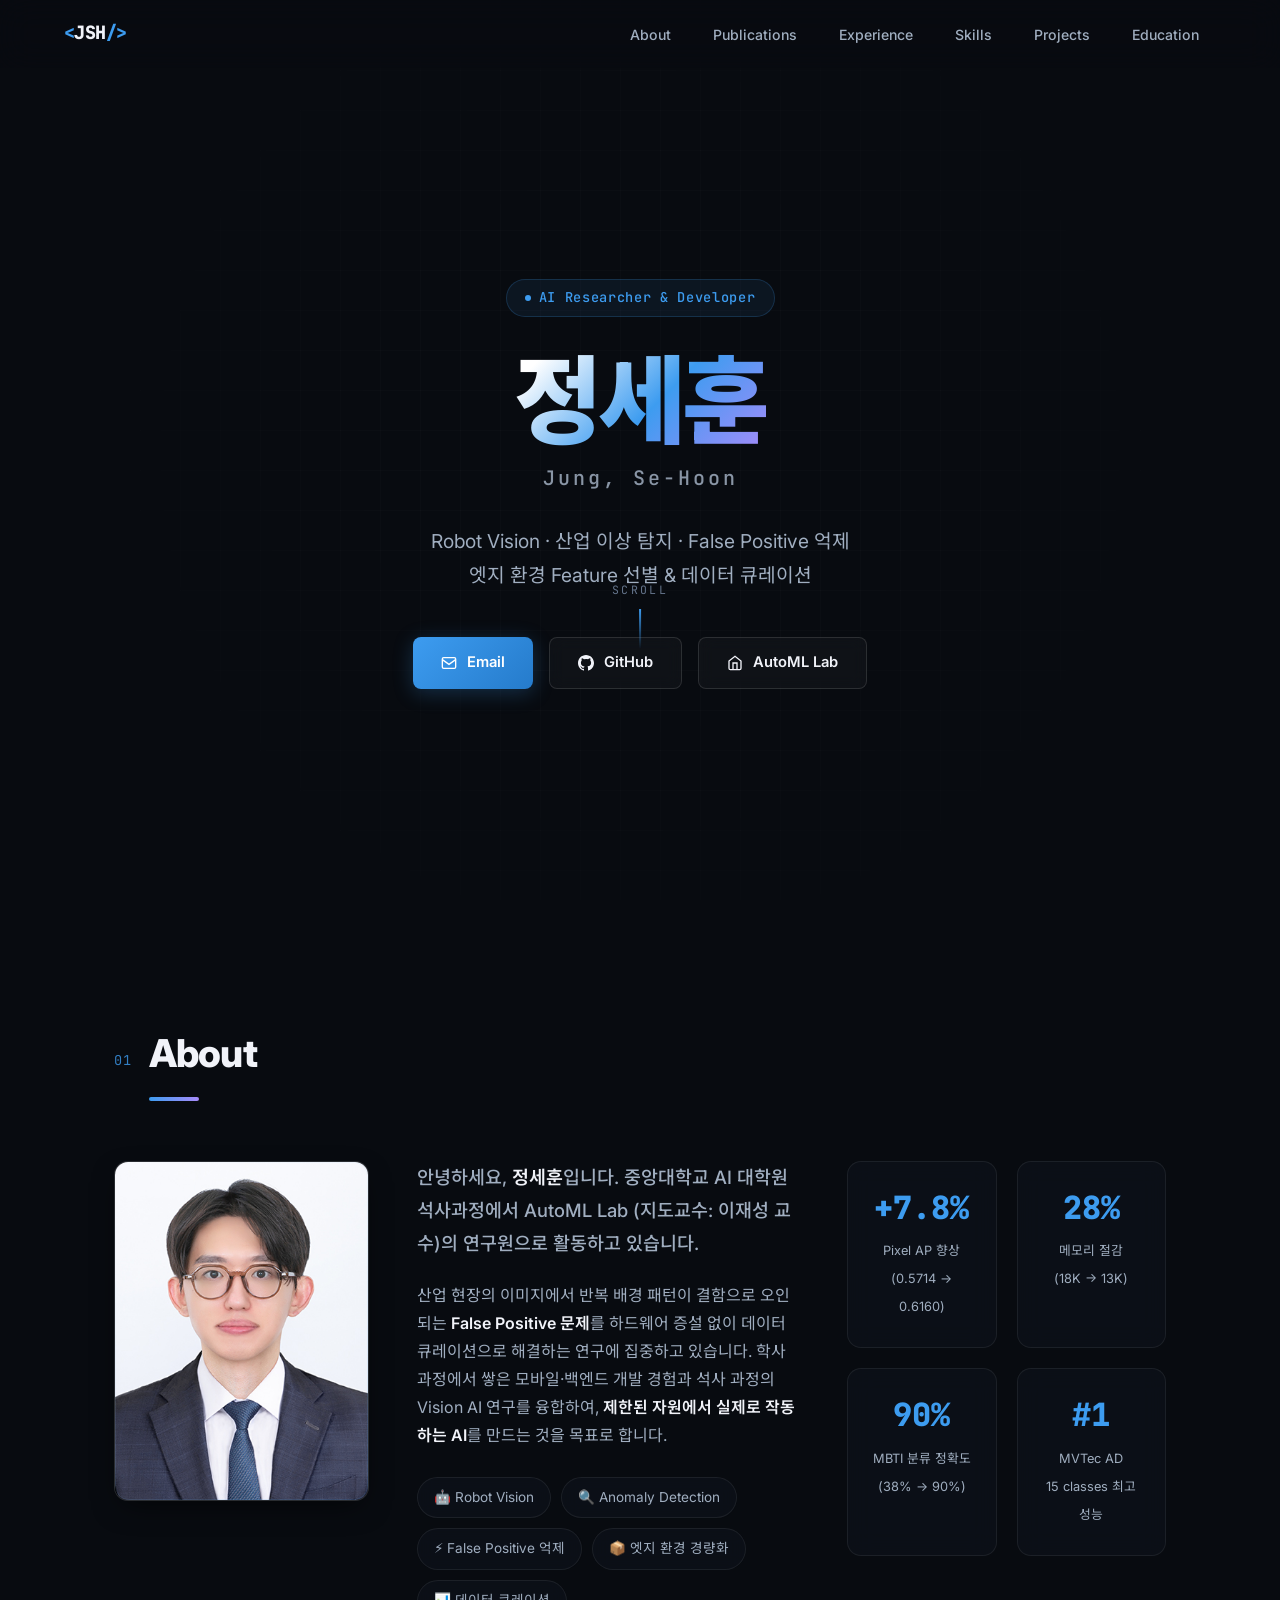
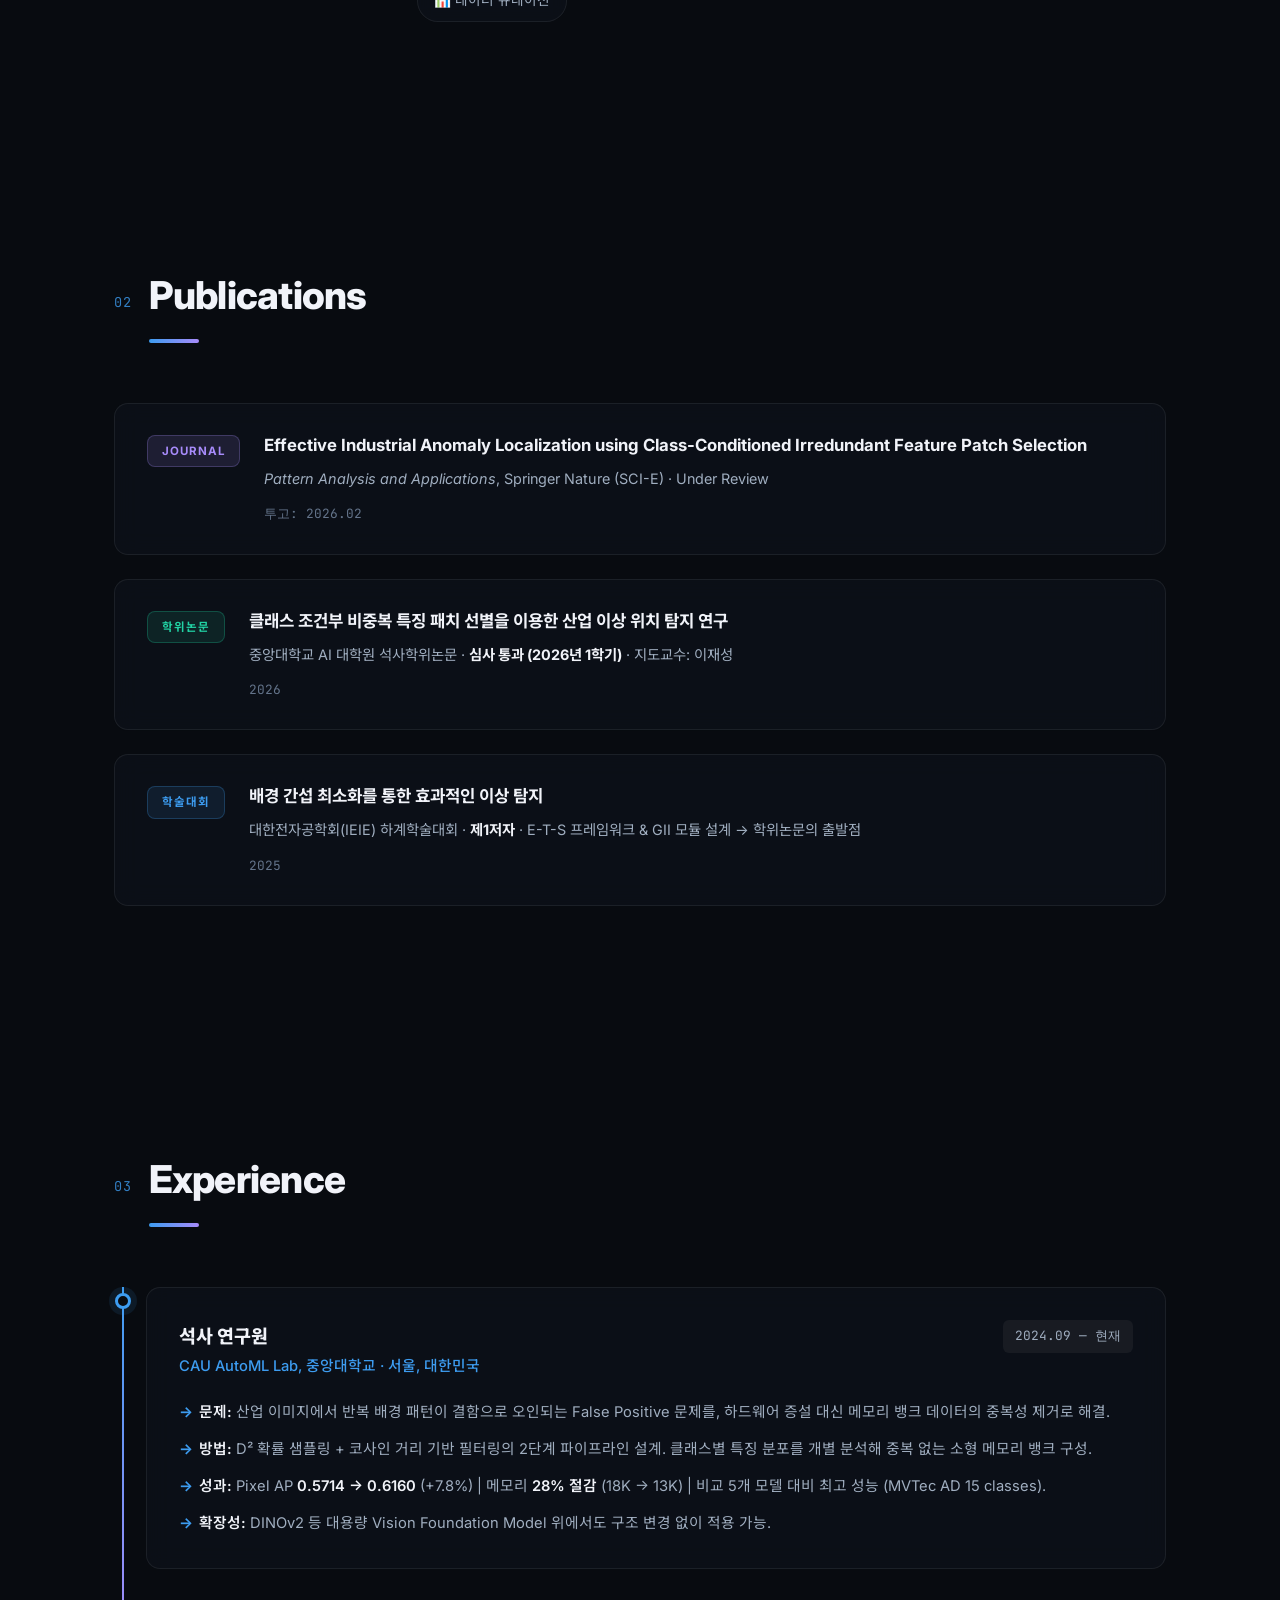
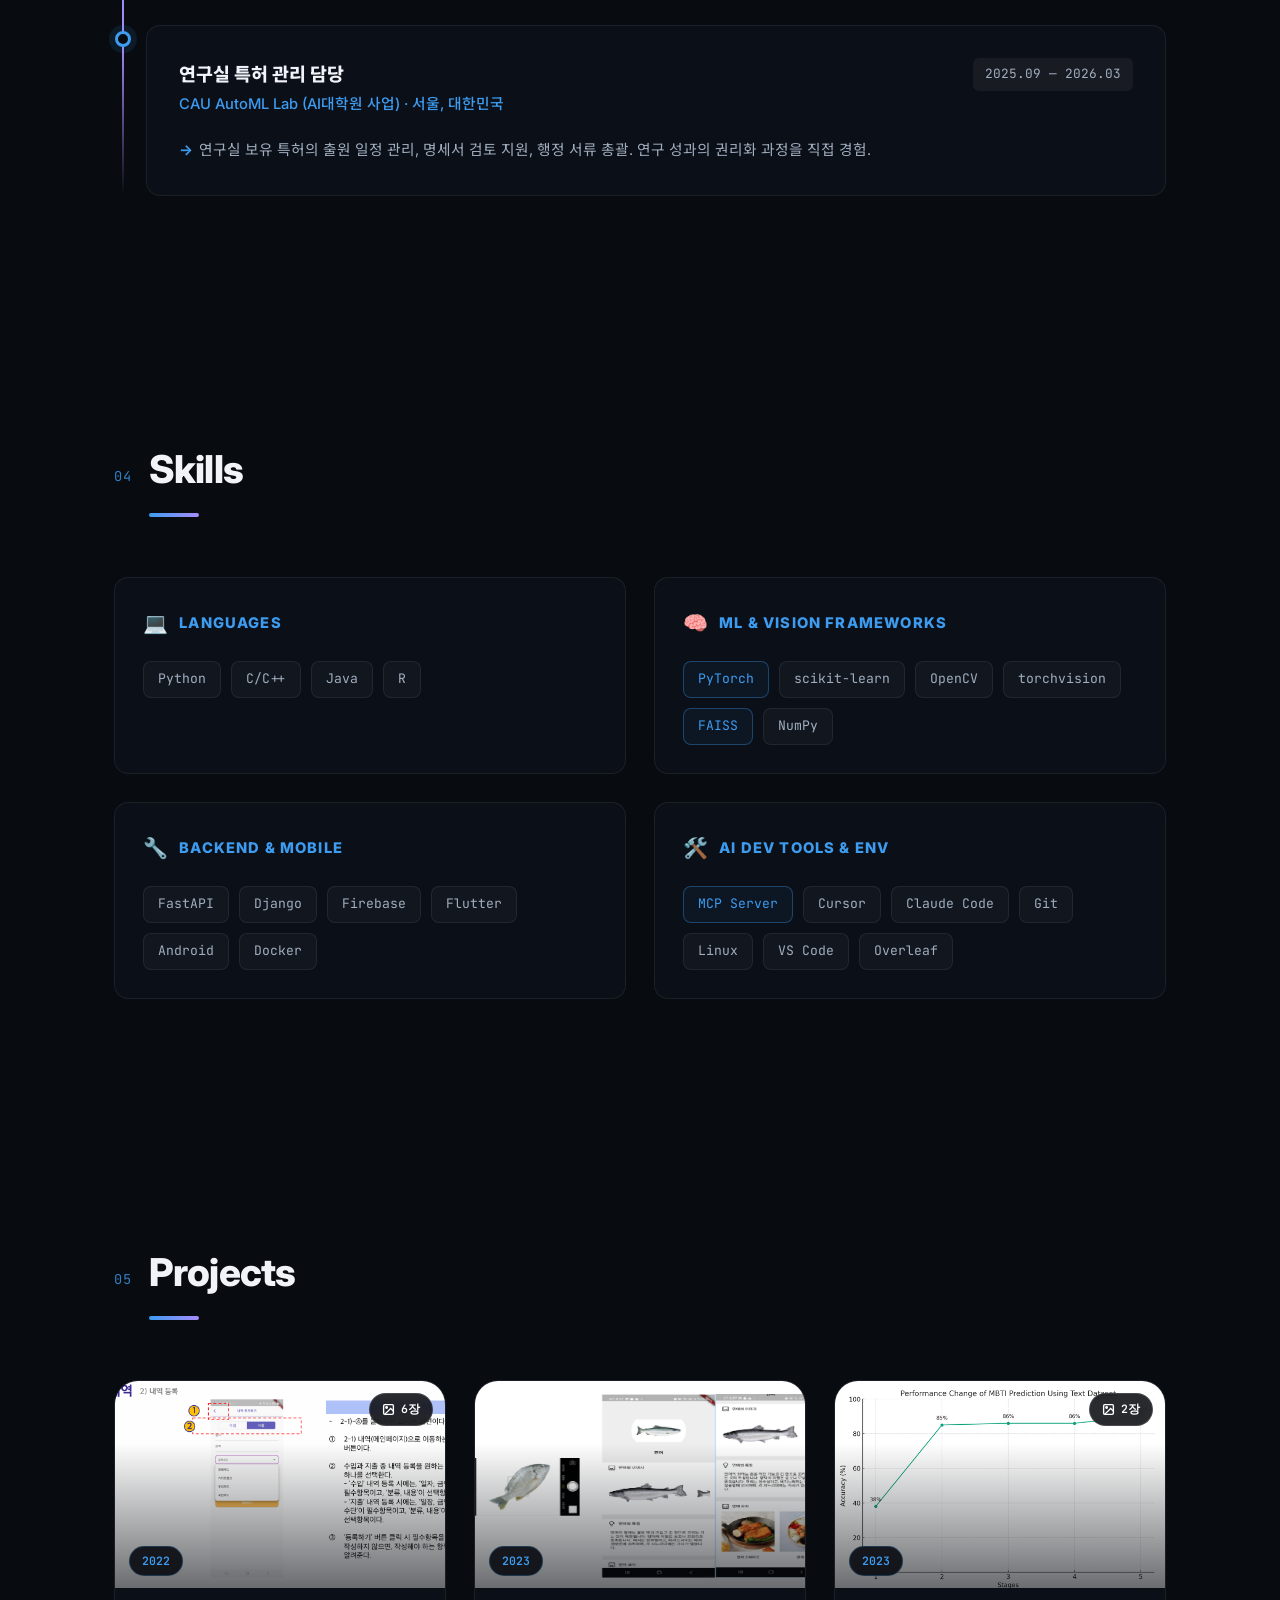
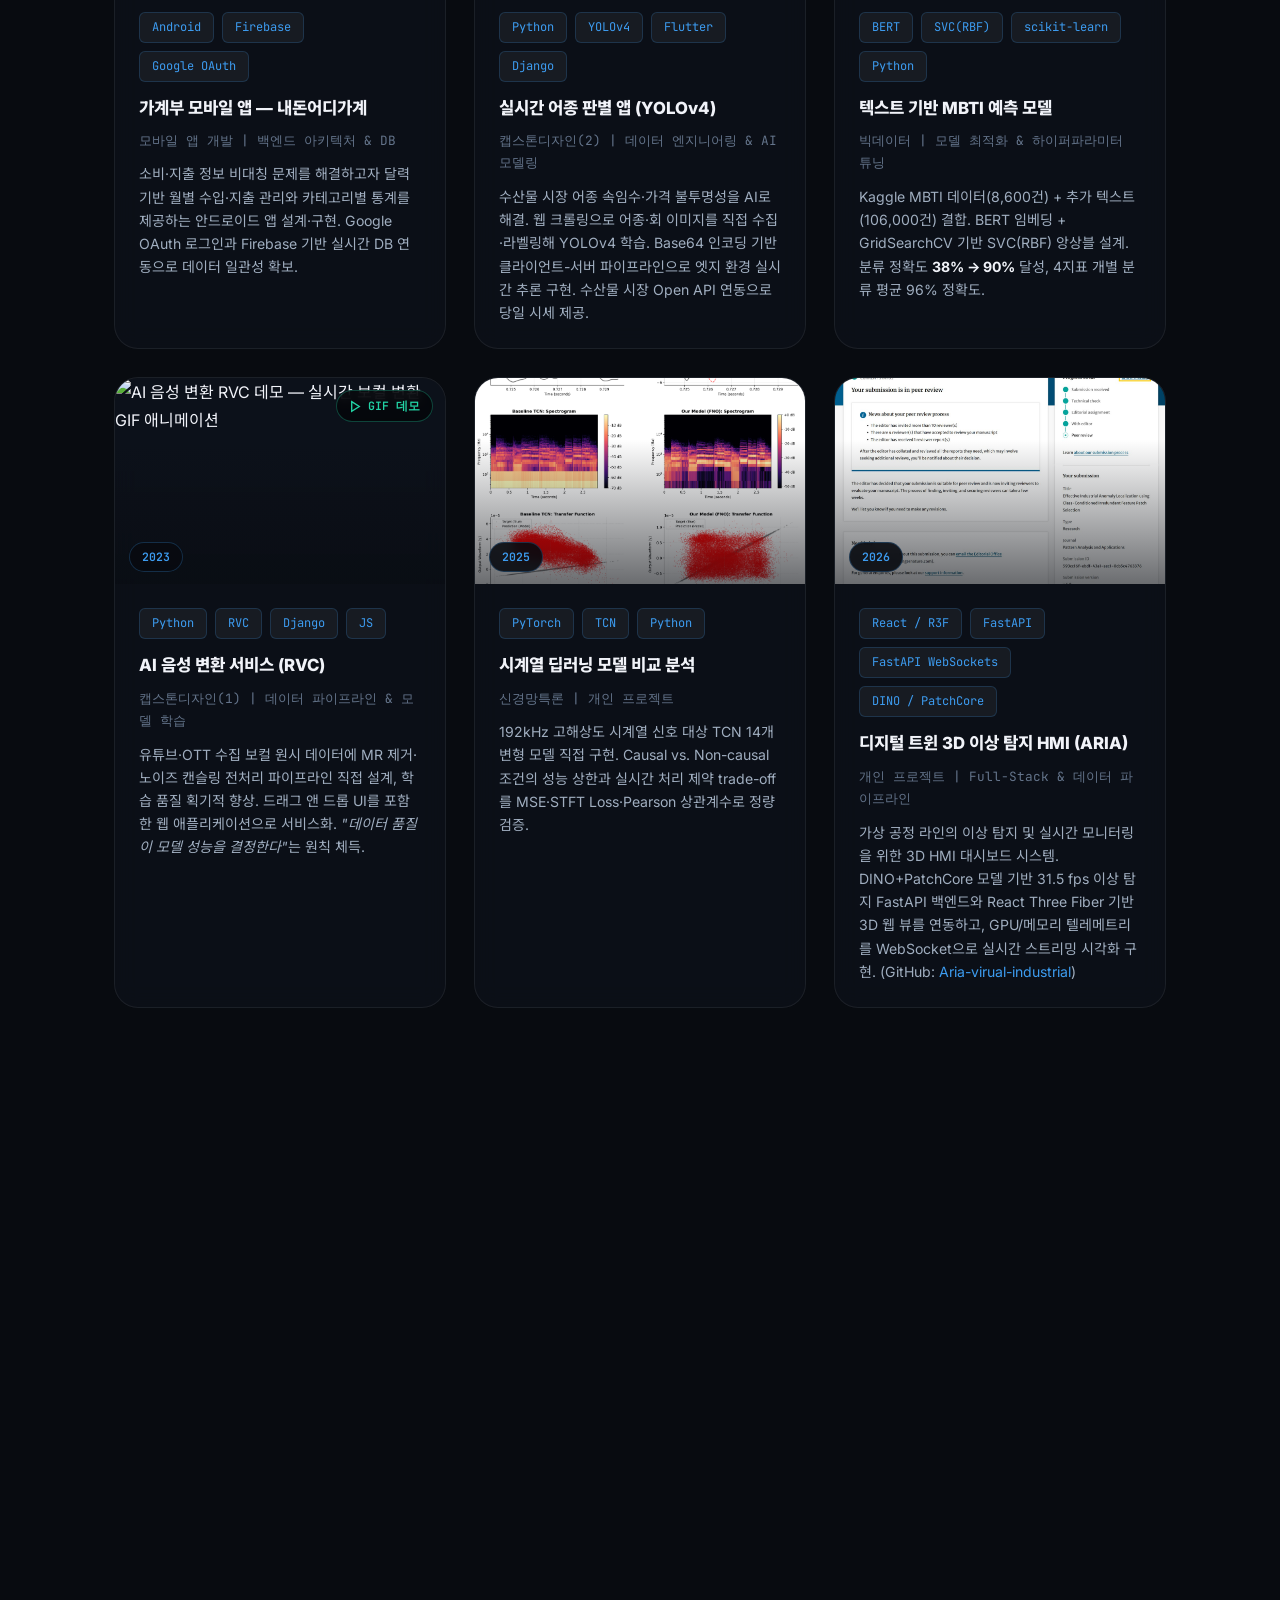
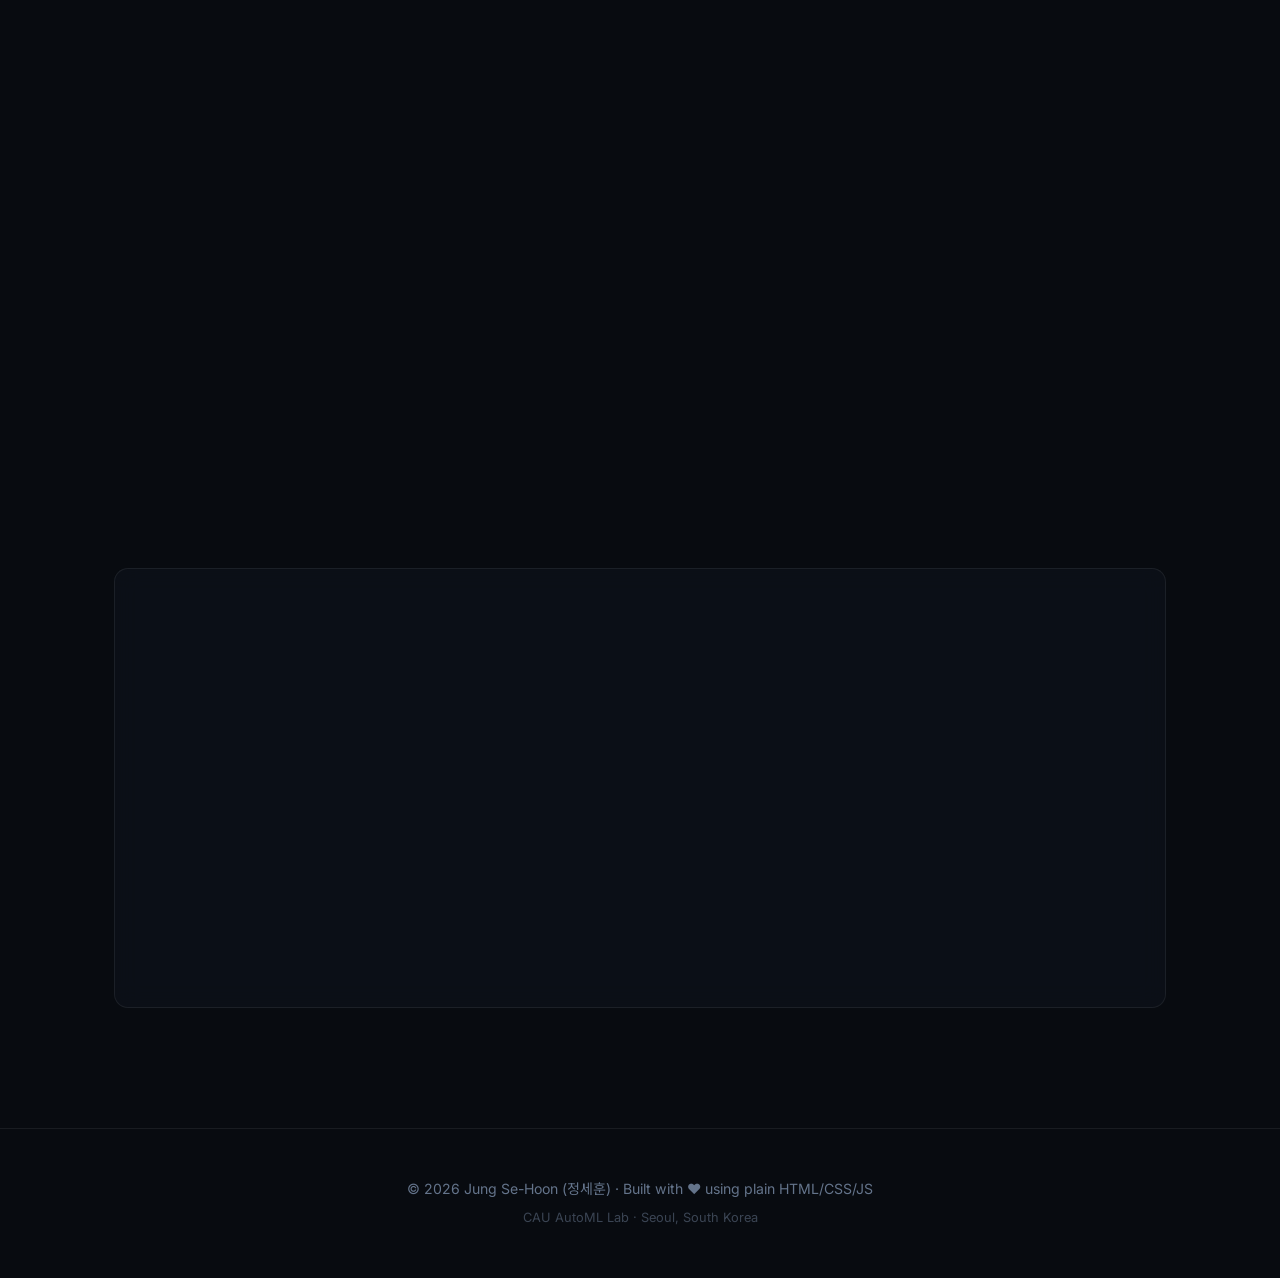
==== index.html @ d1cd6df1 "Add ARIA (hmi_live) Digital Twin 3D HMI project card" ====
<!DOCTYPE html>
<html lang="ko">
<head>
  <meta charset="UTF-8" />
  <meta name="viewport" content="width=device-width, initial-scale=1.0" />
  <title>Jung Se-Hoon | AI Researcher &amp; Developer</title>

  <!-- SEO -->
  <meta name="description" content="정세훈(Jung Se-Hoon) — 중앙대학교 AI 대학원 석사과정. Robot Vision, 산업 이상 탐지, False Positive 억제, 엣지 환경 경량화 연구." />
  <meta name="keywords" content="Jung Se-Hoon, 정세훈, AI, Computer Vision, Anomaly Detection, Machine Learning, Portfolio, Chung-Ang University" />
  <meta name="author" content="Jung Se-Hoon" />
  <meta name="robots" content="index, follow" />
  <link rel="canonical" href="https://jungsehoon-automl.github.io/JUNGSEHOON/" />

  <!-- Open Graph -->
  <meta property="og:type"        content="website" />
  <meta property="og:url"         content="https://jungsehoon-automl.github.io/JUNGSEHOON/" />
  <meta property="og:title"       content="Jung Se-Hoon | AI Researcher &amp; Developer" />
  <meta property="og:description" content="Robot Vision · 산업 이상 탐지 · False Positive 억제 · 엣지 환경 Feature 선별 &amp; 데이터 큐레이션" />
  <meta property="og:image"       content="https://jungsehoon-automl.github.io/JUNGSEHOON/assets/img/events/ieie-conference.jpg" />

  <!-- Twitter Card -->
  <meta name="twitter:card"        content="summary_large_image" />
  <meta name="twitter:title"       content="Jung Se-Hoon | AI Researcher &amp; Developer" />
  <meta name="twitter:description" content="Robot Vision · 산업 이상 탐지 · False Positive 억제 연구" />
  <meta name="twitter:image"       content="https://jungsehoon-automl.github.io/JUNGSEHOON/assets/img/events/ieie-conference.jpg" />

  <!-- Google Fonts -->
  <link rel="preconnect" href="https://fonts.googleapis.com" />
  <link rel="preconnect" href="https://fonts.gstatic.com" crossorigin />
  <link href="https://fonts.googleapis.com/css2?family=Inter:wght@300;400;500;600;700;800&family=JetBrains+Mono:wght@400;500;600&family=Noto+Sans+KR:wght@300;400;500;700&display=swap" rel="stylesheet" />

  <link rel="stylesheet" href="style.css" />
</head>
<body>

<!-- Scroll Progress Bar -->
<div id="scroll-progress" aria-hidden="true"></div>
<div class="noise-overlay" aria-hidden="true"></div>

<!-- ══════════ LIGHTBOX MODAL ══════════ -->
<div id="lightbox" class="lightbox" role="dialog" aria-modal="true" aria-label="이미지 갤러리" hidden>
  <button class="lb-close" id="lb-close" aria-label="닫기">
    <svg width="24" height="24" viewBox="0 0 24 24" fill="none" stroke="currentColor" stroke-width="2.5" aria-hidden="true"><line x1="18" y1="6" x2="6" y2="18"/><line x1="6" y1="6" x2="18" y2="18"/></svg>
  </button>
  <button class="lb-arrow lb-prev" id="lb-prev" aria-label="이전 이미지">
    <svg width="28" height="28" viewBox="0 0 24 24" fill="none" stroke="currentColor" stroke-width="2.5" aria-hidden="true"><polyline points="15 18 9 12 15 6"/></svg>
  </button>
  <div class="lb-inner">
    <div class="lb-media-wrap" id="lb-media-wrap">
      <!-- img or video injected by JS -->
    </div>
    <div class="lb-info" id="lb-info">
      <p class="lb-caption" id="lb-caption"></p>
      <p class="lb-counter" id="lb-counter"></p>
    </div>
    <div class="lb-thumbs" id="lb-thumbs"></div>
  </div>
  <button class="lb-arrow lb-next" id="lb-next" aria-label="다음 이미지">
    <svg width="28" height="28" viewBox="0 0 24 24" fill="none" stroke="currentColor" stroke-width="2.5" aria-hidden="true"><polyline points="9 18 15 12 9 6"/></svg>
  </button>
</div>
<div class="lb-backdrop" id="lb-backdrop"></div>

<!-- ══════════ NAVIGATION ══════════ -->
<nav id="navbar" aria-label="Main navigation">
  <div class="nav-inner">
    <a href="#hero" class="nav-logo" id="nav-logo-link">
      <span class="logo-bracket">&lt;</span>JSH<span class="logo-bracket">/&gt;</span>
    </a>
    <button class="hamburger" id="hamburger-btn" aria-label="Toggle navigation menu" aria-expanded="false">
      <span></span><span></span><span></span>
    </button>
    <ul class="nav-links" id="nav-links" role="menubar">
      <li role="none"><a href="#about"        role="menuitem" id="nav-about">About</a></li>
      <li role="none"><a href="#publications" role="menuitem" id="nav-pub">Publications</a></li>
      <li role="none"><a href="#experience"   role="menuitem" id="nav-exp">Experience</a></li>
      <li role="none"><a href="#skills"       role="menuitem" id="nav-skills">Skills</a></li>
      <li role="none"><a href="#projects"     role="menuitem" id="nav-projects">Projects</a></li>
      <li role="none"><a href="#education"    role="menuitem" id="nav-edu">Education</a></li>

    </ul>
  </div>
</nav>

<!-- ══════════ HERO ══════════ -->
<section id="hero" aria-label="Hero introduction">
  <div class="hero-bg-grid" aria-hidden="true"></div>
  <div class="hero-glow hero-glow-1" aria-hidden="true"></div>
  <div class="hero-glow hero-glow-2" aria-hidden="true"></div>
  <div class="hero-content">
    <div class="hero-tag" id="hero-tag">
      <span class="tag-dot" aria-hidden="true"></span>AI Researcher &amp; Developer
    </div>
    <h1 class="hero-name" id="hero-name">
      <span class="name-ko">정세훈</span>
      <span class="name-en">Jung, Se-Hoon</span>
    </h1>
    <p class="hero-sub" id="hero-subtitle">
      Robot Vision · 산업 이상 탐지 · False Positive 억제<br />
      엣지 환경 Feature 선별 &amp; 데이터 큐레이션
    </p>
    <div class="hero-links" id="hero-links">
      <a href="mailto:storyfor980107@gmail.com" class="btn btn-primary" id="hero-email-btn">
        <svg width="16" height="16" viewBox="0 0 24 24" fill="none" stroke="currentColor" stroke-width="2" aria-hidden="true"><rect x="2" y="4" width="20" height="16" rx="2"/><path d="m2 7 10 7 10-7"/></svg>
        Email
      </a>
      <a href="https://github.com/JUNGSEHOON-AutoML" target="_blank" rel="noopener noreferrer" class="btn btn-outline" id="hero-github-btn">
        <svg width="16" height="16" viewBox="0 0 24 24" fill="currentColor" aria-hidden="true"><path d="M12 0C5.37 0 0 5.37 0 12c0 5.3 3.44 9.8 8.2 11.39.6.11.82-.26.82-.58v-2.03c-3.34.73-4.04-1.61-4.04-1.61-.54-1.38-1.33-1.75-1.33-1.75-1.09-.74.08-.73.08-.73 1.2.08 1.84 1.24 1.84 1.24 1.07 1.83 2.8 1.3 3.49 1 .1-.78.42-1.3.76-1.6-2.67-.3-5.47-1.33-5.47-5.93 0-1.31.47-2.38 1.24-3.22-.12-.3-.54-1.52.12-3.18 0 0 1.01-.32 3.3 1.23a11.5 11.5 0 0 1 3-.4c1.02 0 2.04.14 3 .4 2.29-1.55 3.3-1.23 3.3-1.23.66 1.66.24 2.88.12 3.18.77.84 1.24 1.91 1.24 3.22 0 4.61-2.81 5.63-5.48 5.92.43.37.81 1.1.81 2.22v3.29c0 .32.22.7.83.58C20.56 21.8 24 17.3 24 12c0-6.63-5.37-12-12-12z"/></svg>
        GitHub
      </a>
      <a href="http://ml.cau.ac.kr" target="_blank" rel="noopener noreferrer" class="btn btn-outline" id="hero-lab-btn">
        <svg width="16" height="16" viewBox="0 0 24 24" fill="none" stroke="currentColor" stroke-width="2" aria-hidden="true"><path d="M3 9l9-7 9 7v11a2 2 0 0 1-2 2H5a2 2 0 0 1-2-2z"/><polyline points="9 22 9 12 15 12 15 22"/></svg>
        AutoML Lab
      </a>
    </div>
    <div class="hero-scroll-hint" aria-hidden="true">
      <span>scroll</span>
      <div class="scroll-line"></div>
    </div>
  </div>
</section>

<!-- ══════════ ABOUT ══════════ -->
<section id="about" aria-labelledby="about-heading">
  <div class="container">
    <div class="section-header">
      <span class="section-number" aria-hidden="true">01</span>
      <h2 id="about-heading" class="section-title">About</h2>
    </div>
    <div class="about-grid">
      <div class="about-profile">
        <div class="profile-avatar-wrap">
          <img src="assets/img/profile.jpg" alt="정세훈 프로필 사진" class="profile-avatar" />
        </div>
      </div>
      <div class="about-text">
        <p class="about-intro">
          안녕하세요, <strong>정세훈</strong>입니다. 중앙대학교 AI 대학원 석사과정에서
          AutoML Lab (지도교수: 이재성 교수)의 연구원으로 활동하고 있습니다.
        </p>
        <p>
          산업 현장의 이미지에서 반복 배경 패턴이 결함으로 오인되는 <strong>False Positive 문제</strong>를
          하드웨어 증설 없이 데이터 큐레이션으로 해결하는 연구에 집중하고 있습니다.
          학사 과정에서 쌓은 모바일·백엔드 개발 경험과 석사 과정의 Vision AI 연구를 융합하여,
          <strong>제한된 자원에서 실제로 작동하는 AI</strong>를 만드는 것을 목표로 합니다.
        </p>
        <div class="interest-tags">
          <span class="tag">🤖 Robot Vision</span>
          <span class="tag">🔍 Anomaly Detection</span>
          <span class="tag">⚡ False Positive 억제</span>
          <span class="tag">📦 엣지 환경 경량화</span>
          <span class="tag">📊 데이터 큐레이션</span>
        </div>
      </div>
      <div class="about-stats">
        <div class="stat-card">
          <span class="stat-value">+7.8%</span>
          <span class="stat-label">Pixel AP 향상<br />(0.5714 → 0.6160)</span>
        </div>
        <div class="stat-card">
          <span class="stat-value">28%</span>
          <span class="stat-label">메모리 절감<br />(18K → 13K)</span>
        </div>
        <div class="stat-card">
          <span class="stat-value">90%</span>
          <span class="stat-label">MBTI 분류 정확도<br />(38% → 90%)</span>
        </div>
        <div class="stat-card">
          <span class="stat-value">#1</span>
          <span class="stat-label">MVTec AD<br />15 classes 최고 성능</span>
        </div>
      </div>
    </div>
  </div>
</section>

<!-- ══════════ PUBLICATIONS ══════════ -->
<section id="publications" aria-labelledby="pub-heading">
  <div class="container">
    <div class="section-header">
      <span class="section-number" aria-hidden="true">02</span>
      <h2 id="pub-heading" class="section-title">Publications</h2>
    </div>
    <div class="pub-list">
      <article class="pub-card" id="pub-journal">
        <div class="pub-badge pub-badge-journal">Journal</div>
        <div class="pub-content">
          <h3 class="pub-title">Effective Industrial Anomaly Localization using Class-Conditioned Irredundant Feature Patch Selection</h3>
          <p class="pub-venue"><em>Pattern Analysis and Applications</em>, Springer Nature (SCI-E) · Under Review</p>
          <div class="pub-meta"><span class="pub-date">투고: 2026.02</span></div>
        </div>
      </article>
      <article class="pub-card" id="pub-thesis">
        <div class="pub-badge pub-badge-thesis">학위논문</div>
        <div class="pub-content">
          <h3 class="pub-title">클래스 조건부 비중복 특징 패치 선별을 이용한 산업 이상 위치 탐지 연구</h3>
          <p class="pub-venue">중앙대학교 AI 대학원 석사학위논문 · <strong>심사 통과 (2026년 1학기)</strong> · 지도교수: 이재성</p>
          <div class="pub-meta"><span class="pub-date">2026</span></div>
        </div>
      </article>
      <article class="pub-card" id="pub-conference">
        <div class="pub-badge pub-badge-conf">학술대회</div>
        <div class="pub-content">
          <h3 class="pub-title">배경 간섭 최소화를 통한 효과적인 이상 탐지</h3>
          <p class="pub-venue">대한전자공학회(IEIE) 하계학술대회 · <strong>제1저자</strong> · E-T-S 프레임워크 &amp; GII 모듈 설계 → 학위논문의 출발점</p>
          <div class="pub-meta"><span class="pub-date">2025</span></div>
        </div>
      </article>
    </div>
  </div>
</section>

<!-- ══════════ EXPERIENCE ══════════ -->
<section id="experience" aria-labelledby="exp-heading">
  <div class="container">
    <div class="section-header">
      <span class="section-number" aria-hidden="true">03</span>
      <h2 id="exp-heading" class="section-title">Experience</h2>
    </div>
    <div class="timeline">
      <div class="timeline-item" id="exp-researcher">
        <div class="timeline-dot" aria-hidden="true"></div>
        <div class="timeline-content">
          <div class="timeline-header">
            <div>
              <h3 class="timeline-title">석사 연구원</h3>
              <p class="timeline-org">CAU AutoML Lab, 중앙대학교 · 서울, 대한민국</p>
            </div>
            <span class="timeline-date">2024.09 — 현재</span>
          </div>
          <ul class="timeline-bullets">
            <li><strong>문제:</strong> 산업 이미지에서 반복 배경 패턴이 결함으로 오인되는 False Positive 문제를, 하드웨어 증설 대신 메모리 뱅크 데이터의 중복성 제거로 해결.</li>
            <li><strong>방법:</strong> D² 확률 샘플링 + 코사인 거리 기반 필터링의 2단계 파이프라인 설계. 클래스별 특징 분포를 개별 분석해 중복 없는 소형 메모리 뱅크 구성.</li>
            <li><strong>성과:</strong> Pixel AP <strong>0.5714 → 0.6160</strong> (+7.8%) | 메모리 <strong>28% 절감</strong> (18K → 13K) | 비교 5개 모델 대비 최고 성능 (MVTec AD 15 classes).</li>
            <li><strong>확장성:</strong> DINOv2 등 대용량 Vision Foundation Model 위에서도 구조 변경 없이 적용 가능.</li>
          </ul>
        </div>
      </div>
      <div class="timeline-item" id="exp-patent">
        <div class="timeline-dot" aria-hidden="true"></div>
        <div class="timeline-content">
          <div class="timeline-header">
            <div>
              <h3 class="timeline-title">연구실 특허 관리 담당</h3>
              <p class="timeline-org">CAU AutoML Lab (AI대학원 사업) · 서울, 대한민국</p>
            </div>
            <span class="timeline-date">2025.09 — 2026.03</span>
          </div>
          <ul class="timeline-bullets">
            <li>연구실 보유 특허의 출원 일정 관리, 명세서 검토 지원, 행정 서류 총괄. 연구 성과의 권리화 과정을 직접 경험.</li>
          </ul>
        </div>
      </div>
    </div>
  </div>
</section>

<!-- ══════════ SKILLS ══════════ -->
<section id="skills" aria-labelledby="skills-heading">
  <div class="container">
    <div class="section-header">
      <span class="section-number" aria-hidden="true">04</span>
      <h2 id="skills-heading" class="section-title">Skills</h2>
    </div>
    <div class="skills-grid">
      <div class="skill-group" id="skill-languages">
        <h3 class="skill-group-title"><span class="skill-icon" aria-hidden="true">💻</span> Languages</h3>
        <div class="skill-chips">
          <span class="chip">Python</span><span class="chip">C/C++</span><span class="chip">Java</span><span class="chip">R</span>
        </div>
      </div>
      <div class="skill-group" id="skill-ml">
        <h3 class="skill-group-title"><span class="skill-icon" aria-hidden="true">🧠</span> ML &amp; Vision Frameworks</h3>
        <div class="skill-chips">
          <span class="chip chip-highlight">PyTorch</span><span class="chip">scikit-learn</span><span class="chip">OpenCV</span>
          <span class="chip">torchvision</span><span class="chip chip-highlight">FAISS</span><span class="chip">NumPy</span>
        </div>
      </div>
      <div class="skill-group" id="skill-backend">
        <h3 class="skill-group-title"><span class="skill-icon" aria-hidden="true">🔧</span> Backend &amp; Mobile</h3>
        <div class="skill-chips">
          <span class="chip">FastAPI</span><span class="chip">Django</span><span class="chip">Firebase</span>
          <span class="chip">Flutter</span><span class="chip">Android</span><span class="chip">Docker</span>
        </div>
      </div>
      <div class="skill-group" id="skill-tools">
        <h3 class="skill-group-title"><span class="skill-icon" aria-hidden="true">🛠️</span> AI Dev Tools &amp; Env</h3>
        <div class="skill-chips">
          <span class="chip chip-highlight">MCP Server</span><span class="chip">Cursor</span><span class="chip">Claude Code</span>
          <span class="chip">Git</span><span class="chip">Linux</span><span class="chip">VS Code</span><span class="chip">Overleaf</span>
        </div>
      </div>
    </div>
  </div>
</section>

<!-- ══════════ PROJECTS ══════════ -->
<section id="projects" aria-labelledby="projects-heading">
  <div class="container">
    <div class="section-header">
      <span class="section-number" aria-hidden="true">05</span>
      <h2 id="projects-heading" class="section-title">Projects</h2>
    </div>
    <div class="projects-grid" id="projects-grid">

      <!-- ── 가계부 앱 ── -->
      <article class="project-card" id="project-kakeibo"
        data-gallery='[
          {"src":"assets/img/projects/kakeibo-app.png","alt":"가계부 앱 메인 화면 — 월별 수입·지출 달력 뷰","type":"img"},
          {"src":"assets/img/projects/kakeibo-2.png",  "alt":"가계부 앱 — 지출 내역 목록 화면","type":"img"},
          {"src":"assets/img/projects/kakeibo-3.png",  "alt":"가계부 앱 — 카테고리별 통계 차트","type":"img"},
          {"src":"assets/img/projects/kakeibo-4.png",  "alt":"가계부 앱 — 월간 요약 대시보드","type":"img"},
          {"src":"assets/img/projects/kakeibo-5.png",  "alt":"가계부 앱 — 수입 등록 화면","type":"img"},
          {"src":"assets/img/projects/kakeibo-6.png",  "alt":"가계부 앱 — Google OAuth 로그인 화면","type":"img"}
        ]'
        aria-label="가계부 모바일 앱 — 이미지 6장">
        <div class="project-img-wrap" role="button" tabindex="0" aria-label="갤러리 열기 (사진 6장)">
          <img src="assets/img/projects/kakeibo-app.png"
               alt="가계부 모바일 앱 내돈어디가계 — 달력 기반 월별 수입·지출 관리 화면"
               class="project-img" loading="lazy" />
          <div class="project-overlay" aria-hidden="true"></div>
          <span class="project-year-badge">2022</span>
          <span class="photo-count-badge" aria-hidden="true">
            <svg width="13" height="13" viewBox="0 0 24 24" fill="none" stroke="currentColor" stroke-width="2.5"><rect x="3" y="3" width="18" height="18" rx="2"/><circle cx="8.5" cy="8.5" r="1.5"/><polyline points="21 15 16 10 5 21"/></svg>
            6장
          </span>
          <div class="gallery-hint" aria-hidden="true">클릭해서 모든 사진 보기</div>
        </div>
        <div class="project-body">
          <div class="project-tags">
            <span class="ptag">Android</span><span class="ptag">Firebase</span><span class="ptag">Google OAuth</span>
          </div>
          <h3 class="project-title">가계부 모바일 앱 — 내돈어디가계</h3>
          <p class="project-type">모바일 앱 개발 | 백엔드 아키텍처 &amp; DB</p>
          <p class="project-desc">소비·지출 정보 비대칭 문제를 해결하고자 달력 기반 월별 수입·지출 관리와 카테고리별 통계를 제공하는 안드로이드 앱 설계·구현. Google OAuth 로그인과 Firebase 기반 실시간 DB 연동으로 데이터 일관성 확보.</p>
        </div>
      </article>

      <!-- ── YOLOv4 어류 ── -->
      <article class="project-card" id="project-yolo"
        data-gallery='[
          {"src":"assets/img/projects/yolo-fish-app.png","alt":"실시간 어종 판별 앱 — YOLOv4 모델이 어종을 인식하고 당일 시세를 제공하는 모바일 앱 화면","type":"img"}
        ]'
        aria-label="YOLOv4 실시간 어종 판별 앱 — 이미지 1장">
        <div class="project-img-wrap" role="button" tabindex="0" aria-label="갤러리 열기">
          <img src="assets/img/projects/yolo-fish-app.png"
               alt="실시간 어종 판별 앱 — YOLOv4로 어종을 인식하고 수산물 시장 Open API와 연동해 당일 시세를 제공하는 안드로이드 앱"
               class="project-img" loading="lazy" />
          <div class="project-overlay" aria-hidden="true"></div>
          <span class="project-year-badge">2023</span>
          <div class="gallery-hint" aria-hidden="true">클릭해서 크게 보기</div>
        </div>
        <div class="project-body">
          <div class="project-tags">
            <span class="ptag">Python</span><span class="ptag">YOLOv4</span><span class="ptag">Flutter</span><span class="ptag">Django</span>
          </div>
          <h3 class="project-title">실시간 어종 판별 앱 (YOLOv4)</h3>
          <p class="project-type">캡스톤디자인(2) | 데이터 엔지니어링 &amp; AI 모델링</p>
          <p class="project-desc">수산물 시장 어종 속임수·가격 불투명성을 AI로 해결. 웹 크롤링으로 어종·회 이미지를 직접 수집·라벨링해 YOLOv4 학습. Base64 인코딩 기반 클라이언트-서버 파이프라인으로 엣지 환경 실시간 추론 구현. 수산물 시장 Open API 연동으로 당일 시세 제공.</p>
        </div>
      </article>

      <!-- ── MBTI ── -->
      <article class="project-card" id="project-mbti"
        data-gallery='[
          {"src":"assets/img/projects/mbti-text-classification.png","alt":"MBTI 텍스트 분류 — 모델 성능 비교 시각화","type":"img"},
          {"src":"assets/img/projects/mbti-2.png","alt":"MBTI 텍스트 분류 — BERT 임베딩 및 SVC 결과 분석","type":"img"}
        ]'
        aria-label="MBTI 텍스트 분류 프로젝트 — 이미지 2장">
        <div class="project-img-wrap" role="button" tabindex="0" aria-label="갤러리 열기 (사진 2장)">
          <img src="assets/img/projects/mbti-text-classification.png"
               alt="MBTI 텍스트 기반 예측 모델 — 빅데이터 분석 결과 시각화"
               class="project-img" loading="lazy" />
          <div class="project-overlay" aria-hidden="true"></div>
          <span class="project-year-badge">2023</span>
          <span class="photo-count-badge" aria-hidden="true">
            <svg width="13" height="13" viewBox="0 0 24 24" fill="none" stroke="currentColor" stroke-width="2.5"><rect x="3" y="3" width="18" height="18" rx="2"/><circle cx="8.5" cy="8.5" r="1.5"/><polyline points="21 15 16 10 5 21"/></svg>
            2장
          </span>
          <div class="gallery-hint" aria-hidden="true">클릭해서 모든 사진 보기</div>
        </div>
        <div class="project-body">
          <div class="project-tags">
            <span class="ptag">BERT</span><span class="ptag">SVC(RBF)</span><span class="ptag">scikit-learn</span><span class="ptag">Python</span>
          </div>
          <h3 class="project-title">텍스트 기반 MBTI 예측 모델</h3>
          <p class="project-type">빅데이터 | 모델 최적화 &amp; 하이퍼파라미터 튜닝</p>
          <p class="project-desc">Kaggle MBTI 데이터(8,600건) + 추가 텍스트(106,000건) 결합. BERT 임베딩 + GridSearchCV 기반 SVC(RBF) 앙상블 설계. 분류 정확도 <strong>38% → 90%</strong> 달성, 4지표 개별 분류 평균 96% 정확도.</p>
        </div>
      </article>

      <!-- ── RVC (GIF 데모) ── -->
      <article class="project-card" id="project-rvc"
        data-gallery='[
          {"src":"assets/img/projects/ai-voice-music1.gif","alt":"AI 음성 변환 RVC 데모 — 실시간 보컬 변환 애니메이션 1","type":"gif"},
          {"src":"assets/img/projects/ai-voice-music2.gif","alt":"AI 음성 변환 RVC 데모 — 실시간 보컬 변환 애니메이션 2","type":"gif"},
          {"src":"assets/img/projects/ai-voice-conversion.png","alt":"AI 음성 변환 서비스 웹 애플리케이션 — 드래그 앤 드롭 UI","type":"img"},
          {"src":"assets/img/projects/ai-voice-2.png","alt":"AI 음성 변환 — 보컬 추출 전처리 파이프라인 화면","type":"img"}
        ]'
        aria-label="AI 음성 변환 RVC 프로젝트 — GIF 데모 포함 4개">
        <!-- GIF 카드 대표 이미지 — 자동재생 gif -->
        <div class="project-img-wrap gif-card" role="button" tabindex="0" aria-label="갤러리 열기 (GIF 데모 포함 4개)">
          <img src="assets/img/projects/ai-voice-music1.gif"
               alt="AI 음성 변환 RVC 데모 — 실시간 보컬 변환 GIF 애니메이션"
               class="project-img project-gif" loading="lazy" />
          <div class="project-overlay" aria-hidden="true"></div>
          <span class="project-year-badge">2023</span>
          <span class="photo-count-badge gif-badge" aria-hidden="true">
            <svg width="13" height="13" viewBox="0 0 24 24" fill="none" stroke="currentColor" stroke-width="2.5" aria-hidden="true"><polygon points="5 3 19 12 5 21 5 3"/></svg>
            GIF 데모
          </span>
          <div class="gallery-hint" aria-hidden="true">클릭해서 GIF 데모 보기</div>
        </div>
        <div class="project-body">
          <div class="project-tags">
            <span class="ptag">Python</span><span class="ptag">RVC</span><span class="ptag">Django</span><span class="ptag">JS</span>
          </div>
          <h3 class="project-title">AI 음성 변환 서비스 (RVC)</h3>
          <p class="project-type">캡스톤디자인(1) | 데이터 파이프라인 &amp; 모델 학습</p>
          <p class="project-desc">유튜브·OTT 수집 보컬 원시 데이터에 MR 제거·노이즈 캔슬링 전처리 파이프라인 직접 설계, 학습 품질 획기적 향상. 드래그 앤 드롭 UI를 포함한 웹 애플리케이션으로 서비스화. <em>"데이터 품질이 모델 성능을 결정한다"</em>는 원칙 체득.</p>
        </div>
      </article>

      <!-- ── TCN ── -->
      <article class="project-card" id="project-tcn"
        data-gallery='[
          {"src":"assets/img/projects/tcn-analysis.png","alt":"시계열 딥러닝 모델 비교 분석 — TCN 14개 변형 모델 성능 비교 결과 및 FNO 분석 시각화","type":"img"}
        ]'
        aria-label="시계열 딥러닝 모델 비교 분석 — 이미지 1장">
        <div class="project-img-wrap" role="button" tabindex="0" aria-label="갤러리 열기">
          <img src="assets/img/projects/tcn-analysis.png"
               alt="시계열 딥러닝 모델 비교 분석 — TCN 14개 변형 모델 Causal vs Non-causal 성능 및 FNO 분석 시각화"
               class="project-img" loading="lazy" />
          <div class="project-overlay" aria-hidden="true"></div>
          <span class="project-year-badge">2025</span>
          <div class="gallery-hint" aria-hidden="true">클릭해서 크게 보기</div>
        </div>
        <div class="project-body">
          <div class="project-tags">
            <span class="ptag">PyTorch</span><span class="ptag">TCN</span><span class="ptag">Python</span>
          </div>
          <h3 class="project-title">시계열 딥러닝 모델 비교 분석</h3>
          <p class="project-type">신경망특론 | 개인 프로젝트</p>
          <p class="project-desc">192kHz 고해상도 시계열 신호 대상 TCN 14개 변형 모델 직접 구현. Causal vs. Non-causal 조건의 성능 상한과 실시간 처리 제약 trade-off를 MSE·STFT Loss·Pearson 상관계수로 정량 검증.</p>
        </div>
      </article>

      <!-- ── ARIA 디지털 트윈 HMI ── -->
      <article class="project-card" id="project-aria"
        data-gallery='[
          {"src":"assets/img/projects/hmi-live.jpg","alt":"디지털 트윈 AI 에이전트 3D HMI 모니터링 — React Three Fiber 기반의 3D 가상 공정 라인 모니터링 대시보드","type":"img"}
        ]'
        aria-label="디지털 트윈 3D 이상 탐지 HMI (ARIA) — 이미지 1장">
        <div class="project-img-wrap" role="button" tabindex="0" aria-label="갤러리 열기">
          <img src="assets/img/projects/hmi-live.jpg"
               alt="디지털 트윈 3D 이상 탐지 HMI (ARIA) — 3D 가상 공정 라인 모니터링 및 실시간 GPU 텔레메트리 연동"
               class="project-img" loading="lazy" />
          <div class="project-overlay" aria-hidden="true"></div>
          <span class="project-year-badge">2026</span>
          <div class="gallery-hint" aria-hidden="true">클릭해서 크게 보기</div>
        </div>
        <div class="project-body">
          <div class="project-tags">
            <span class="ptag">React / R3F</span><span class="ptag">FastAPI</span><span class="ptag">FastAPI WebSockets</span><span class="ptag">DINO / PatchCore</span>
          </div>
          <h3 class="project-title">디지털 트윈 3D 이상 탐지 HMI (ARIA)</h3>
          <p class="project-type">개인 프로젝트 | Full-Stack &amp; 데이터 파이프라인</p>
          <p class="project-desc">가상 공정 라인의 이상 탐지 및 실시간 모니터링을 위한 3D HMI 대시보드 시스템. DINO+PatchCore 모델 기반 31.5 fps 이상 탐지 FastAPI 백엔드와 React Three Fiber 기반 3D 웹 뷰를 연동하고, GPU/메모리 텔레메트리를 WebSocket으로 실시간 스트리밍 시각화 구현. (GitHub: <a href="https://github.com/JUNGSEHOON-AutoML/Aria-virual-industrial" target="_blank" rel="noopener noreferrer">Aria-virual-industrial</a>)</p>
        </div>
      </article>

    </div>
  </div>
</section>

<!-- ══════════ EDUCATION ══════════ -->
<section id="education" aria-labelledby="edu-heading">
  <div class="container">
    <div class="section-header">
      <span class="section-number" aria-hidden="true">06</span>
      <h2 id="edu-heading" class="section-title">Education &amp; Activities</h2>
    </div>
    <div class="edu-grid">
      <div class="edu-card" id="edu-master">
        <div class="edu-icon" aria-hidden="true">🎓</div>
        <div class="edu-content">
          <h3 class="edu-degree">AI 대학원 석사과정 (AI응용전공)</h3>
          <p class="edu-school">중앙대학교 AI 대학원 | 지도교수: 이재성 교수 / AutoML Lab</p>
          <p class="edu-period">2024.09 — 2026.08 졸업 예정</p>
          <p class="edu-detail">학위논문: 「클래스 조건부 비중복 특징 패치 선별을 이용한 산업 이상 위치 탐지 연구」 (심사 통과, 2026)</p>
        </div>
      </div>
      <div class="edu-card" id="edu-bachelor">
        <div class="edu-icon" aria-hidden="true">🏫</div>
        <div class="edu-content">
          <h3 class="edu-degree">컴퓨터공학부 학사 (컴퓨터공학전문)</h3>
          <p class="edu-school">중앙대학교 창의ICT공과대학</p>
          <p class="edu-period">2017.03 — 2024.08</p>
        </div>
      </div>

      <!-- Photo row — 3 events, each opens lightbox -->
      <div class="events-row">

        <div class="event-card" id="event-ieie"
          data-gallery='[
            {"src":"assets/img/events/ieie-conference.jpg","alt":"대한전자공학회(IEIE) 하계학술대회 — 이상 탐지 연구 발표 현장","type":"img"}
          ]'
          role="button" tabindex="0" aria-label="대한전자공학회 학술대회 사진 열기">
          <div class="event-img-wrap">
            <img src="assets/img/events/ieie-conference.jpg"
                 alt="대한전자공학회(IEIE) 하계학술대회 발표 현장"
                 class="event-img" loading="lazy" />
          </div>
          <div class="event-info">
            <h4 class="event-title">대한전자공학회 하계학술대회</h4>
            <p class="event-date">2025 · 제1저자 발표</p>
          </div>
        </div>

        <div class="event-card" id="event-symposium"
          data-gallery='[
            {"src":"assets/img/events/cau-ai-symposium.jpg","alt":"중앙대학교 AI 대학원 심포지엄 — AutoML Lab 연구 발표 현장","type":"img"}
          ]'
          role="button" tabindex="0" aria-label="AI 대학원 심포지엄 사진 열기">
          <div class="event-img-wrap">
            <img src="assets/img/events/cau-ai-symposium.jpg"
                 alt="중앙대학교 AI 대학원 심포지엄 — AutoML Lab 연구 발표 현장"
                 class="event-img" loading="lazy" />
          </div>
          <div class="event-info">
            <h4 class="event-title">중앙대학교 AI 대학원 심포지엄</h4>
            <p class="event-date">2024</p>
          </div>
        </div>

        <div class="event-card" id="event-chiangmai"
          data-gallery='[
            {"src":"assets/img/events/chiang-mai-robotics.jpg","alt":"K-CAMT 치앙마이대학교 로보틱스 해외 현장 교육 — SW/HW 융합 설계 수업","type":"img"},
            {"src":"assets/img/events/chiang-mai-2.jpg",       "alt":"K-CAMT 치앙마이대학교 — 팀 프로젝트 실습 현장","type":"img"},
            {"src":"assets/img/events/chiang-mai-award.jpg",   "alt":"K-CAMT 치앙마이대학교 — 우수 성적 수여식","type":"img"}
          ]'
          role="button" tabindex="0" aria-label="치앙마이 로보틱스 사진 3장 열기">
          <div class="event-img-wrap">
            <img src="assets/img/events/chiang-mai-robotics.jpg"
                 alt="K-CAMT 치앙마이대학교 로보틱스 해외 현장 교육 현장"
                 class="event-img" loading="lazy" />
            <span class="photo-count-badge small-badge" aria-hidden="true">
              <svg width="11" height="11" viewBox="0 0 24 24" fill="none" stroke="currentColor" stroke-width="2.5"><rect x="3" y="3" width="18" height="18" rx="2"/><circle cx="8.5" cy="8.5" r="1.5"/><polyline points="21 15 16 10 5 21"/></svg>
              3장
            </span>
          </div>
          <div class="event-info">
            <h4 class="event-title">K-CAMT 로보틱스 해외 현장 교육</h4>
            <p class="event-date">2023.01 — 2023.02 · Chiang Mai, Thailand</p>
          </div>
        </div>

      </div><!-- /events-row -->

      <div class="activities-list">
        <div class="activity-item" id="activity-aishow">
          <span class="activity-dot" aria-hidden="true"></span>
          <div>
            <strong>The AI Show 2024 — 연구실 대표 발표</strong>
            <span class="activity-org">중앙대학교 AutoML 연구실 부스, KINTEX · 일산 · 2024.10</span>
            <p class="activity-desc">산업용 이상 탐지 연구 발표 — 경량화·오탐 억제에 대한 산업 현장의 실제 수요 확인.</p>
          </div>
        </div>
        <div class="activity-item" id="activity-student-council">
          <span class="activity-dot" aria-hidden="true"></span>
          <div>
            <strong>제46대 소프트웨어학부 학생회 대외협력부장</strong>
            <span class="activity-org">중앙대학교 소프트웨어학부 · 2017.11 — 2018.10</span>
            <p class="activity-desc">학부 간 협력 및 연합 행사 기획·운영 총괄.</p>
          </div>
        </div>
        <div class="activity-item" id="activity-teaching">
          <span class="activity-dot" aria-hidden="true"></span>
          <div>
            <strong>프로그래밍 교육 봉사</strong>
            <span class="activity-org">대방초등학교 · 2018.03 — 2018.05</span>
            <p class="activity-desc">초등학생 대상 프로그래밍 기초 교육 봉사 활동.</p>
          </div>
        </div>
        <div class="activity-item" id="activity-toeic">
          <span class="activity-dot" aria-hidden="true"></span>
          <div>
            <strong>TOEIC Speaking — IH (Intermediate High)</strong>
            <span class="activity-org">취득 2026.04</span>
          </div>
        </div>
      </div>

    </div>
  </div>
</section>



<!-- ══════════ FOOTER ══════════ -->
<footer id="footer" role="contentinfo">
  <div class="container">
    <p class="footer-text">© 2026 Jung Se-Hoon (정세훈) · Built with ❤️ using plain HTML/CSS/JS</p>
    <p class="footer-sub">CAU AutoML Lab · Seoul, South Korea</p>
  </div>
</footer>

<button id="back-to-top" aria-label="페이지 상단으로 이동" title="Back to top">
  <svg width="20" height="20" viewBox="0 0 24 24" fill="none" stroke="currentColor" stroke-width="2.5" aria-hidden="true"><polyline points="18 15 12 9 6 15"/></svg>
</button>

<script src="script.js"></script>
</body>
</html>
---- style.css ----
/* =============================================
   Jung Se-Hoon Portfolio — style.css
   Premium Dark Developer Theme · Minimalist & Premium
   + Custom Glassmorphism · Ambient Glows · Noise Texture
   ============================================= */

/* ─── CSS Custom Properties ─── */
:root {
  --bg-base:       #080b10;
  --bg-surface:    rgba(15, 20, 30, 0.55);
  --bg-elevated:   rgba(22, 29, 43, 0.7);
  --bg-card:       rgba(20, 27, 41, 0.6);
  --border:        rgba(255, 255, 255, 0.07);
  --border-light:  rgba(255, 255, 255, 0.12);
  --border-hover:  rgba(61, 156, 240, 0.4);

  --accent:        #3d9cf0;
  --accent-rgb:    61, 156, 240;
  --accent-dark:   #257bcb;
  --accent-glow:   rgba(61, 156, 240, 0.12);
  --accent-purple: #a78bfa;
  --accent-green:  #22d3a5;

  --text-primary:   #f1f3f9;
  --text-secondary: #a0aec0;
  --text-muted:     #64748b;

  --font-sans: 'Inter', 'Noto Sans KR', system-ui, sans-serif;
  --font-mono: 'JetBrains Mono', 'Fira Code', monospace;

  --nav-h: 68px;
  --radius-sm: 8px;
  --radius-md: 14px;
  --radius-lg: 24px;

  --transition: 0.3s cubic-bezier(0.16, 1, 0.3, 1);
  --transition-slow: 0.6s cubic-bezier(0.16, 1, 0.3, 1);

  --shadow-card: 0 10px 30px -10px rgba(0, 0, 0, 0.7);
  --shadow-glow: 0 0 35px rgba(61, 156, 240, 0.15);
}

/* ─── Reset & Base ─── */
*, *::before, *::after { box-sizing: border-box; margin: 0; padding: 0; }

html {
  scroll-behavior: smooth;
  scroll-padding-top: var(--nav-h);
  font-size: 16px;
  background-color: var(--bg-base);
}

body {
  font-family: var(--font-sans);
  background-color: var(--bg-base);
  color: var(--text-primary);
  line-height: 1.75;
  -webkit-font-smoothing: antialiased;
  overflow-x: hidden;
  position: relative;
}

/* Ambient Radial Glows (Background) */
body::before, body::after {
  content: '';
  position: absolute;
  width: 70vw;
  height: 60vh;
  border-radius: 50%;
  pointer-events: none;
  z-index: -2;
  opacity: 0.45;
  filter: blur(140px);
}
body::before {
  top: -10vh;
  left: -10vw;
  background: radial-gradient(circle, rgba(61, 156, 240, 0.15) 0%, transparent 80%);
}
body::after {
  top: 40vh;
  right: -20vw;
  background: radial-gradient(circle, rgba(167, 139, 250, 0.12) 0%, transparent 80%);
}

/* Subtle Noise overlay */
.noise-overlay {
  position: fixed;
  inset: 0;
  z-index: -1;
  pointer-events: none;
  opacity: 0.015;
  background-image: url("data:image/svg+xml,%3Csvg viewBox='0 0 200 200' xmlns='http://www.w3.org/2000/svg'%3E%3Cfilter id='noiseFilter'%3E%3CfeTurbulence type='fractalNoise' baseFrequency='0.65' numOctaves='3' stitchTiles='stitch'/%3E%3C/filter%3E%3Crect width='100%25' height='100%25' filter='url(%23noiseFilter)'/%3E%3C/svg%3E");
}

a { color: var(--accent); text-decoration: none; transition: color var(--transition); }
a:hover { color: var(--accent-purple); }
img { max-width: 100%; height: auto; display: block; }
ul { list-style: none; }

/* ─── Scroll Progress Bar ─── */
#scroll-progress {
  position: fixed;
  top: 0;
  left: 0;
  height: 3px;
  background: linear-gradient(90deg, var(--accent), var(--accent-purple));
  z-index: 2005;
  width: 0%;
  transition: width 0.1s ease-out;
}

/* ─── Utility ─── */
.container { width: 100%; max-width: 1100px; margin: 0 auto; padding: 0 24px; }
section { padding: 120px 0; position: relative; }

/* ─── Section Header ─── */
.section-header { display: flex; align-items: center; gap: 16px; margin-bottom: 60px; }
.section-number { font-family: var(--font-mono); font-size: 0.85rem; color: var(--accent); opacity: 0.8; letter-spacing: 0.1em; }
.section-title { font-size: clamp(1.8rem, 4vw, 2.4rem); font-weight: 800; color: var(--text-primary); letter-spacing: -0.02em; }
.section-title::after {
  content: '';
  display: block;
  margin-top: 10px;
  width: 50px;
  height: 4px;
  background: linear-gradient(90deg, var(--accent), var(--accent-purple));
  border-radius: 99px;
}

/* ─── Buttons ─── */
.btn {
  display: inline-flex;
  align-items: center;
  gap: 10px;
  padding: 12px 28px;
  border-radius: var(--radius-sm);
  font-size: 0.92rem;
  font-weight: 600;
  cursor: pointer;
  border: none;
  transition: all var(--transition);
  text-decoration: none;
  position: relative;
  overflow: hidden;
}
.btn-primary {
  background: linear-gradient(135deg, var(--accent), var(--accent-dark));
  color: #fff;
  box-shadow: 0 4px 20px rgba(var(--accent-rgb), 0.25);
}
.btn-primary:hover {
  transform: translateY(-3px);
  box-shadow: 0 8px 30px rgba(var(--accent-rgb), 0.45);
}
.btn-outline {
  background: rgba(255, 255, 255, 0.03);
  color: var(--text-primary);
  border: 1px solid var(--border-light);
  backdrop-filter: blur(8px);
}
.btn-outline:hover {
  border-color: var(--accent);
  color: var(--accent);
  background: rgba(var(--accent-rgb), 0.05);
  transform: translateY(-3px);
}

/* ═══════════════════════════════════
   LIGHTBOX
═══════════════════════════════════ */
.lb-backdrop {
  position: fixed; inset: 0;
  background: rgba(5, 7, 10, 0.95);
  z-index: 2000;
  opacity: 0; pointer-events: none;
  transition: opacity 0.35s ease;
  backdrop-filter: blur(10px);
}
.lb-backdrop.open { opacity: 1; pointer-events: auto; }

.lightbox {
  position: fixed; inset: 0;
  z-index: 2100;
  display: flex;
  align-items: center;
  justify-content: center;
  padding: 24px;
  opacity: 0; pointer-events: none;
  transition: opacity 0.35s ease;
}
.lightbox:not([hidden]) { display: flex; }
.lightbox.open { opacity: 1; pointer-events: auto; }

.lb-close {
  position: fixed; top: 24px; right: 28px;
  width: 46px; height: 46px;
  display: flex; align-items: center; justify-content: center;
  background: rgba(255,255,255,0.06);
  border: 1px solid rgba(255,255,255,0.12);
  border-radius: 50%;
  color: #fff; cursor: pointer;
  transition: all var(--transition);
  z-index: 2200;
}
.lb-close:hover { background: rgba(255,255,255,0.18); transform: rotate(90deg); border-color: #fff; }

.lb-arrow {
  position: fixed; top: 50%; transform: translateY(-50%);
  width: 54px; height: 54px;
  display: flex; align-items: center; justify-content: center;
  background: rgba(255,255,255,0.06);
  border: 1px solid rgba(255,255,255,0.12);
  border-radius: 50%;
  color: #fff; cursor: pointer;
  transition: all var(--transition);
  z-index: 2200;
}
.lb-arrow:hover { background: rgba(255,255,255,0.18); border-color: #fff; }
.lb-prev { left: 24px; }
.lb-next { right: 24px; }
.lb-arrow:disabled { opacity: 0.15; pointer-events: none; }

.lb-inner {
  display: flex; flex-direction: column; align-items: center;
  gap: 20px; max-width: 960px; width: 100%;
}
.lb-media-wrap {
  width: 100%;
  max-height: 68vh;
  display: flex; align-items: center; justify-content: center;
  border-radius: var(--radius-md);
  overflow: hidden;
  background: rgba(15, 20, 30, 0.8);
  border: 1px solid var(--border-light);
  box-shadow: 0 20px 50px rgba(0,0,0,0.8);
}
.lb-media-wrap img {
  max-width: 100%; max-height: 68vh;
  object-fit: contain;
  animation: lb-in 0.3s cubic-bezier(0.16, 1, 0.3, 1);
}
@keyframes lb-in {
  from { opacity: 0; transform: scale(0.97); }
  to   { opacity: 1; transform: scale(1); }
}
.lb-info { text-align: center; }
.lb-caption { font-size: 0.95rem; color: var(--text-primary); margin-bottom: 6px; font-weight: 500; }
.lb-counter { font-family: var(--font-mono); font-size: 0.82rem; color: var(--text-muted); }

.lb-thumbs { display: flex; gap: 10px; justify-content: center; flex-wrap: wrap; max-width: 600px; }
.lb-thumb {
  width: 60px; height: 45px;
  border-radius: 8px; overflow: hidden;
  border: 2px solid transparent;
  cursor: pointer; transition: all var(--transition);
  opacity: 0.6;
}
.lb-thumb img { width: 100%; height: 100%; object-fit: cover; }
.lb-thumb.active { border-color: var(--accent); opacity: 1; transform: scale(1.08); }
.lb-thumb:hover { opacity: 1; }

/* ═══════════════════════════════════
   NAVBAR
═══════════════════════════════════ */
#navbar {
  position: fixed; top: 0; left: 0; right: 0; z-index: 1000;
  height: var(--nav-h);
  background: rgba(8, 11, 16, 0.5);
  backdrop-filter: blur(16px);
  -webkit-backdrop-filter: blur(16px);
  border-bottom: 1px solid transparent;
  transition: all var(--transition);
}
#navbar.scrolled {
  background: rgba(8, 11, 16, 0.85);
  border-bottom-color: var(--border);
  box-shadow: 0 4px 30px rgba(0, 0, 0, 0.2);
}

.nav-inner { height: 100%; max-width: 1200px; margin: 0 auto; padding: 0 24px; display: flex; align-items: center; justify-content: space-between; }
.nav-logo { font-family: var(--font-mono); font-size: 1.15rem; font-weight: 800; color: var(--text-primary); letter-spacing: -0.03em; }
.logo-bracket { color: var(--accent); }

.nav-links { display: flex; gap: 8px; align-items: center; }
.nav-links a {
  font-size: 0.88rem; font-weight: 500; color: var(--text-secondary);
  padding: 8px 16px; border-radius: var(--radius-sm);
  transition: all var(--transition);
  border: 1px solid transparent;
}
.nav-links a:hover, .nav-links a.active {
  color: var(--text-primary);
  background: rgba(255, 255, 255, 0.05);
  border-color: var(--border);
}

.hamburger { display: none; flex-direction: column; gap: 5px; background: none; border: none; cursor: pointer; padding: 6px; }
.hamburger span { display: block; width: 22px; height: 2px; background: var(--text-secondary); border-radius: 2px; transition: all var(--transition); }
.hamburger.open span:nth-child(1) { transform: translateY(7px) rotate(45deg); background: var(--text-primary); }
.hamburger.open span:nth-child(2) { opacity: 0; }
.hamburger.open span:nth-child(3) { transform: translateY(-7px) rotate(-45deg); background: var(--text-primary); }

/* ═══════════════════════════════════
   HERO
═══════════════════════════════════ */
#hero {
  position: relative;
  min-height: 100vh;
  display: flex;
  align-items: center;
  justify-content: center;
  overflow: hidden;
  padding: var(--nav-h) 24px 0 24px;
}

/* Elegant grid overlay on Hero */
.hero-bg-grid {
  position: absolute; inset: 0;
  background-image: 
    linear-gradient(rgba(255, 255, 255, 0.015) 1px, transparent 1px),
    linear-gradient(90deg, rgba(255, 255, 255, 0.015) 1px, transparent 1px);
  background-size: 40px 40px;
  background-position: center;
  mask-image: radial-gradient(circle at center, black 30%, transparent 80%);
  -webkit-mask-image: radial-gradient(circle at center, black 30%, transparent 80%);
  pointer-events: none;
  z-index: 0;
}

/* Aurora animated soft lights */
.hero-glow-1, .hero-glow-2 {
  position: absolute;
  border-radius: 50%;
  filter: blur(120px);
  pointer-events: none;
  opacity: 0.5;
  z-index: -1;
}
.hero-glow-1 {
  width: 600px; height: 600px;
  top: -10%; right: 10%;
  background: radial-gradient(circle, rgba(99, 102, 241, 0.15) 0%, transparent 70%);
  animation: float-glow 12s ease-in-out infinite alternate;
}
.hero-glow-2 {
  width: 500px; height: 500px;
  bottom: 10%; left: 10%;
  background: radial-gradient(circle, rgba(34, 211, 165, 0.1) 0%, transparent 70%);
  animation: float-glow 18s ease-in-out infinite alternate-reverse;
}

@keyframes float-glow {
  0% { transform: translateY(0) scale(1); }
  100% { transform: translateY(-30px) scale(1.1); }
}

.hero-content { position: relative; text-align: center; max-width: 800px; z-index: 1; }

.hero-tag {
  display: inline-flex; align-items: center; gap: 8px;
  font-family: var(--font-mono); font-size: 0.85rem; font-weight: 500;
  color: var(--accent); background: rgba(var(--accent-rgb), 0.08);
  border: 1px solid rgba(var(--accent-rgb), 0.2);
  padding: 6px 18px; border-radius: 99px;
  margin-bottom: 32px; letter-spacing: 0.05em;
  animation: fade-up 0.8s ease both;
}
.tag-dot { width: 6px; height: 6px; background: var(--accent); border-radius: 50%; animation: pulse-dot 2s infinite; }
@keyframes pulse-dot { 0%, 100% { opacity: 0.3; } 50% { opacity: 1; } }

.hero-name { display: flex; flex-direction: column; align-items: center; gap: 6px; margin-bottom: 28px; animation: fade-up 0.8s 0.1s ease both; }
.name-ko {
  font-size: clamp(3.2rem, 9vw, 6rem); font-weight: 900; line-height: 1.1;
  background: linear-gradient(135deg, #ffffff 10%, var(--accent) 55%, var(--accent-purple) 100%);
  -webkit-background-clip: text; -webkit-text-fill-color: transparent;
  background-clip: text; letter-spacing: -0.04em;
}
.name-en { font-family: var(--font-mono); font-size: clamp(1rem, 2.5vw, 1.25rem); font-weight: 500; color: var(--text-secondary); opacity: 0.85; letter-spacing: 0.15em; }

.hero-sub { font-size: clamp(1rem, 2.2vw, 1.2rem); color: var(--text-secondary); line-height: 1.8; margin-bottom: 44px; animation: fade-up 0.8s 0.2s ease both; }
.hero-links { display: flex; gap: 16px; justify-content: center; flex-wrap: wrap; animation: fade-up 0.8s 0.3s ease both; }

.hero-scroll-hint { position: absolute; bottom: 40px; left: 50%; transform: translateX(-50%); display: flex; flex-direction: column; align-items: center; gap: 8px; animation: fade-up 0.8s 0.5s ease both; }
.hero-scroll-hint span { font-family: var(--font-mono); font-size: 0.72rem; color: var(--text-muted); letter-spacing: 0.2em; text-transform: uppercase; }
.scroll-line { width: 1.5px; height: 40px; background: linear-gradient(to bottom, var(--accent), transparent); animation: scroll-drop-anim 2.5s ease infinite; }
@keyframes scroll-drop-anim { 0% { transform: scaleY(0); transform-origin: top; } 50% { transform: scaleY(1); transform-origin: top; } 51% { transform: scaleY(1); transform-origin: bottom; } 100% { transform: scaleY(0); transform-origin: bottom; } }

/* ═══════════════════════════════════
   ABOUT
═══════════════════════════════════ */
#about { background: transparent; }
.about-grid { display: grid; grid-template-columns: 0.8fr 1.2fr 1fr; gap: 48px; align-items: start; }

/* Profile Avatar Styles */
.about-profile {
  display: flex;
  flex-direction: column;
  align-items: center;
  justify-content: center;
}
.profile-avatar-wrap {
  width: 100%;
  aspect-ratio: 3 / 4; /* 증명사진 비율 고려 */
  border-radius: var(--radius-md);
  overflow: hidden;
  border: 1px solid var(--border-light);
  background: rgba(255, 255, 255, 0.02);
  box-shadow: var(--shadow-card);
  transition: all var(--transition);
  position: relative;
}
.profile-avatar-wrap::after {
  content: '';
  position: absolute;
  inset: 0;
  border-radius: var(--radius-md);
  border: 1px solid transparent;
  background: linear-gradient(135deg, rgba(255,255,255,0.1), rgba(var(--accent-rgb), 0.15)) border-box;
  -webkit-mask: linear-gradient(#fff 0 0) padding-box, linear-gradient(#fff 0 0);
  -webkit-mask-composite: destination-out;
  mask-composite: exclude;
  pointer-events: none;
}
.profile-avatar {
  width: 100%;
  height: 100%;
  object-fit: cover;
  transition: transform var(--transition-slow);
}
.profile-avatar-wrap:hover {
  transform: translateY(-4px);
  border-color: var(--accent);
  box-shadow: var(--shadow-glow);
}
.profile-avatar-wrap:hover .profile-avatar {
  transform: scale(1.03);
}

.about-intro { font-size: 1.15rem; line-height: 1.8; margin-bottom: 22px; color: var(--text-primary); font-weight: 500; }
.about-text p { color: var(--text-secondary); margin-bottom: 20px; }
.about-text strong { color: var(--text-primary); font-weight: 600; }

.interest-tags { display: flex; flex-wrap: wrap; gap: 10px; margin-top: 28px; }
.tag {
  display: inline-block; font-size: 0.85rem; padding: 8px 16px; border-radius: 99px;
  background: var(--bg-surface); border: 1px solid var(--border); color: var(--text-secondary);
  transition: all var(--transition); backdrop-filter: blur(8px);
}
.tag:hover { border-color: var(--accent); color: var(--text-primary); background: rgba(var(--accent-rgb), 0.05); }

.about-stats { display: grid; grid-template-columns: 1fr 1fr; gap: 20px; }
.stat-card {
  background: var(--bg-surface); border: 1px solid var(--border); border-radius: var(--radius-md);
  padding: 28px 24px; text-align: center; transition: all var(--transition);
  position: relative; overflow: hidden; backdrop-filter: blur(12px);
}
.stat-card::before {
  content: ''; position: absolute; top: 0; left: 0; right: 0; height: 3px;
  background: linear-gradient(90deg, var(--accent), var(--accent-purple));
  opacity: 0; transition: opacity var(--transition);
}
.stat-card:hover { border-color: var(--border-light); transform: translateY(-5px); box-shadow: var(--shadow-glow); }
.stat-card:hover::before { opacity: 1; }
.stat-value { display: block; font-family: var(--font-mono); font-size: 2rem; font-weight: 800; color: var(--accent); line-height: 1.1; margin-bottom: 10px; }
.stat-label { font-size: 0.8rem; color: var(--text-secondary); line-height: 1.5; }

/* ═══════════════════════════════════
   PUBLICATIONS
═══════════════════════════════════ */
#publications { background: transparent; }
.pub-list { display: flex; flex-direction: column; gap: 24px; }
.pub-card {
  display: flex; gap: 24px; align-items: flex-start;
  background: var(--bg-surface); border: 1px solid var(--border); border-radius: var(--radius-md);
  padding: 28px 32px; transition: all var(--transition); backdrop-filter: blur(12px);
}
.pub-card:hover { border-color: var(--accent); transform: translateX(8px); box-shadow: var(--shadow-card); }
.pub-badge {
  flex-shrink: 0; font-size: 0.72rem; font-weight: 700; padding: 5px 14px;
  border-radius: var(--radius-sm); text-transform: uppercase; letter-spacing: 0.08em; margin-top: 3px;
}
.pub-badge-journal { background: rgba(167, 139, 250, 0.12); color: var(--accent-purple); border: 1px solid rgba(167, 139, 250, 0.25); }
.pub-badge-thesis  { background: rgba(34, 211, 165, 0.1); color: var(--accent-green); border: 1px solid rgba(34, 211, 165, 0.25); }
.pub-badge-conf    { background: rgba(var(--accent-rgb), 0.1); color: var(--accent); border: 1px solid rgba(var(--accent-rgb), 0.25); }
.pub-content { flex: 1; }
.pub-title { font-size: 1.05rem; font-weight: 700; color: var(--text-primary); margin-bottom: 8px; line-height: 1.55; }
.pub-venue { font-size: 0.9rem; color: var(--text-secondary); margin-bottom: 12px; }
.pub-venue strong { color: var(--text-primary); }
.pub-meta { display: flex; gap: 12px; flex-wrap: wrap; }
.pub-date { font-family: var(--font-mono); font-size: 0.8rem; color: var(--text-muted); }

/* ═══════════════════════════════════
   EXPERIENCE
═══════════════════════════════════ */
#experience { background: transparent; }
.timeline { position: relative; padding-left: 32px; }
.timeline::before {
  content: ''; position: absolute; left: 8px; top: 0; bottom: 0; width: 2px;
  background: linear-gradient(to bottom, var(--accent), var(--accent-purple) 70%, transparent);
}
.timeline-item { position: relative; margin-bottom: 56px; }
.timeline-item:last-child { margin-bottom: 0; }
.timeline-dot {
  position: absolute; left: -31px; top: 6px; width: 16px; height: 16px;
  border-radius: 50%; background: var(--bg-base); border: 3px solid var(--accent);
  box-shadow: 0 0 0 6px rgba(var(--accent-rgb), 0.1);
}
.timeline-content {
  background: var(--bg-surface); border: 1px solid var(--border); border-radius: var(--radius-md);
  padding: 32px; transition: all var(--transition); backdrop-filter: blur(12px);
}
.timeline-content:hover { border-color: var(--accent); box-shadow: var(--shadow-card); }
.timeline-header { display: flex; justify-content: space-between; align-items: flex-start; gap: 16px; margin-bottom: 20px; flex-wrap: wrap; }
.timeline-title { font-size: 1.15rem; font-weight: 800; color: var(--text-primary); }
.timeline-org { font-size: 0.92rem; color: var(--accent); margin-top: 2px; font-weight: 500; }
.timeline-date {
  font-family: var(--font-mono); font-size: 0.8rem; color: var(--text-secondary);
  white-space: nowrap; background: rgba(255, 255, 255, 0.05); padding: 5px 12px; border-radius: 6px;
}
.timeline-bullets { display: flex; flex-direction: column; gap: 12px; }
.timeline-bullets li { font-size: 0.92rem; color: var(--text-secondary); padding-left: 20px; position: relative; line-height: 1.7; }
.timeline-bullets li::before { content: '→'; position: absolute; left: 0; color: var(--accent); font-weight: 700; top: 0; }
.timeline-bullets strong { color: var(--text-primary); font-weight: 600; }

/* ═══════════════════════════════════
   SKILLS
═══════════════════════════════════ */
#skills { background: transparent; }
.skills-grid { display: grid; grid-template-columns: repeat(2, 1fr); gap: 28px; }
.skill-group {
  background: var(--bg-surface); border: 1px solid var(--border); border-radius: var(--radius-md);
  padding: 28px; transition: all var(--transition); backdrop-filter: blur(12px);
}
.skill-group:hover { border-color: var(--accent); box-shadow: var(--shadow-card); }
.skill-group-title { display: flex; align-items: center; gap: 10px; font-size: 0.92rem; font-weight: 800; color: var(--accent); margin-bottom: 20px; text-transform: uppercase; letter-spacing: 0.08em; }
.skill-icon { font-size: 1.25rem; }
.skill-chips { display: flex; flex-wrap: wrap; gap: 10px; }
.chip {
  font-family: var(--font-mono); font-size: 0.82rem; padding: 6px 14px; border-radius: 8px;
  background: rgba(255, 255, 255, 0.03); border: 1px solid var(--border); color: var(--text-secondary);
  transition: all var(--transition);
}
.chip:hover { border-color: var(--accent); color: var(--text-primary); background: rgba(var(--accent-rgb), 0.05); }
.chip-highlight { border-color: rgba(var(--accent-rgb), 0.35); color: var(--accent); background: rgba(var(--accent-rgb), 0.06); }

/* ═══════════════════════════════════
   PROJECTS
═══════════════════════════════════ */
#projects { background: transparent; }
.projects-grid { display: grid; grid-template-columns: repeat(3, 1fr); gap: 28px; }

.project-card {
  background: var(--bg-surface); border: 1px solid var(--border);
  border-radius: var(--radius-lg); overflow: hidden;
  transition: all var(--transition-slow);
  display: flex; flex-direction: column;
  backdrop-filter: blur(12px);
}
.project-card:hover { border-color: var(--accent); transform: translateY(-8px); box-shadow: 0 20px 40px rgba(0,0,0,0.5); }

.project-img-wrap { position: relative; aspect-ratio: 16 / 10; overflow: hidden; background: rgba(15, 20, 30, 0.5); }
.project-img-wrap[role="button"] { cursor: pointer; }
.project-img-wrap[role="button"]:focus-visible { outline: 2px solid var(--accent); outline-offset: 2px; }

.project-img { width: 100%; height: 100%; object-fit: cover; transition: transform var(--transition-slow); }
.project-card:hover .project-img { transform: scale(1.05); }

.project-overlay { position: absolute; inset: 0; background: linear-gradient(to bottom, transparent 30%, rgba(8,11,16,0.6)); }

.gallery-hint {
  position: absolute; inset: 0;
  display: flex; align-items: center; justify-content: center;
  background: rgba(8,11,16,0.7);
  color: #fff; font-size: 0.85rem; font-weight: 600;
  opacity: 0; transition: opacity var(--transition);
  backdrop-filter: blur(3px);
}
.project-img-wrap:hover .gallery-hint { opacity: 1; }

.project-img-placeholder { display: flex; align-items: center; justify-content: center; }
.project-placeholder-content { display: flex; flex-direction: column; align-items: center; gap: 12px; color: var(--text-muted); font-size: 0.85rem; font-family: var(--font-mono); }

.project-year-badge {
  position: absolute; bottom: 12px; left: 14px;
  font-family: var(--font-mono); font-size: 0.72rem; font-weight: 600;
  color: var(--accent); background: rgba(8,11,16,0.9);
  border: 1px solid rgba(var(--accent-rgb), 0.25); padding: 4px 12px;
  border-radius: 99px; backdrop-filter: blur(4px);
}

.photo-count-badge {
  position: absolute; top: 12px; right: 12px;
  display: flex; align-items: center; gap: 6px;
  font-family: var(--font-mono); font-size: 0.72rem; font-weight: 600;
  color: #fff; background: rgba(5,7,10,0.85);
  border: 1px solid rgba(255,255,255,0.15); padding: 5px 12px;
  border-radius: 99px; backdrop-filter: blur(4px);
  transition: all var(--transition);
}
.gif-badge { color: var(--accent-green); border-color: rgba(34,211,165,0.3); }
.small-badge { font-size: 0.68rem; padding: 4px 10px; }
.project-img-wrap:hover .photo-count-badge { background: var(--accent); border-color: var(--accent); }

.project-body { padding: 24px; flex: 1; display: flex; flex-direction: column; gap: 10px; }
.project-tags { display: flex; flex-wrap: wrap; gap: 8px; margin-bottom: 4px; }
.ptag { font-family: var(--font-mono); font-size: 0.75rem; padding: 4px 12px; border-radius: 6px; background: rgba(255, 255, 255, 0.05); color: var(--accent); border: 1px solid rgba(var(--accent-rgb), 0.2); }
.project-title { font-size: 1.05rem; font-weight: 800; color: var(--text-primary); line-height: 1.45; }
.project-type { font-size: 0.8rem; color: var(--text-muted); font-family: var(--font-mono); }
.project-desc { font-size: 0.88rem; color: var(--text-secondary); line-height: 1.65; flex: 1; }
.project-desc strong { color: var(--text-primary); }

/* ═══════════════════════════════════
   EDUCATION
═══════════════════════════════════ */
#education { background: transparent; }
.edu-grid { display: flex; flex-direction: column; gap: 28px; }
.edu-card {
  display: flex; gap: 24px; align-items: flex-start;
  background: var(--bg-surface); border: 1px solid var(--border); border-radius: var(--radius-md);
  padding: 32px; transition: all var(--transition); backdrop-filter: blur(12px);
}
.edu-card:hover { border-color: var(--accent); box-shadow: var(--shadow-card); }
.edu-icon { font-size: 2rem; flex-shrink: 0; margin-top: 2px; }
.edu-degree { font-size: 1.15rem; font-weight: 800; color: var(--text-primary); margin-bottom: 6px; }
.edu-school { font-size: 0.92rem; color: var(--accent); margin-bottom: 4px; font-weight: 500; }
.edu-period { font-family: var(--font-mono); font-size: 0.8rem; color: var(--text-muted); margin-bottom: 10px; }
.edu-detail { font-size: 0.92rem; color: var(--text-secondary); border-left: 2px solid var(--accent); padding-left: 16px; margin-top: 10px; }

/* Events photo row */
.events-row { display: grid; grid-template-columns: repeat(3, 1fr); gap: 20px; }
.event-card {
  background: var(--bg-surface); border: 1px solid var(--border); border-radius: var(--radius-md);
  overflow: hidden; transition: all var(--transition); cursor: pointer; backdrop-filter: blur(12px);
}
.event-card:hover { border-color: var(--accent); transform: translateY(-4px); box-shadow: var(--shadow-card); }
.event-card:focus-visible { outline: 2px solid var(--accent); outline-offset: 2px; }
.event-img-wrap { aspect-ratio: 4 / 3; overflow: hidden; position: relative; background: rgba(15,20,30,0.5); }
.event-img { width: 100%; height: 100%; object-fit: cover; transition: transform var(--transition-slow); }
.event-card:hover .event-img { transform: scale(1.05); }
.event-info { padding: 18px 20px; }
.event-title { font-size: 0.9rem; font-weight: 700; color: var(--text-primary); margin-bottom: 6px; line-height: 1.4; }
.event-date { font-family: var(--font-mono); font-size: 0.75rem; color: var(--text-muted); }

/* Activities */
.activities-list {
  background: var(--bg-surface); border: 1px solid var(--border); border-radius: var(--radius-md);
  padding: 32px; display: flex; flex-direction: column; gap: 24px; backdrop-filter: blur(12px);
}
.activity-item { display: flex; gap: 16px; align-items: flex-start; }
.activity-dot { width: 8px; height: 8px; border-radius: 50%; background: var(--accent); flex-shrink: 0; margin-top: 8px; }
.activity-item strong { font-size: 0.95rem; color: var(--text-primary); display: block; margin-bottom: 4px; }
.activity-org { font-family: var(--font-mono); font-size: 0.78rem; color: var(--text-muted); display: block; margin-bottom: 6px; }
.activity-desc { font-size: 0.88rem; color: var(--text-secondary); line-height: 1.6; }

/* ═══════════════════════════════════
   FOOTER
═══════════════════════════════════ */
#footer { padding: 48px 0; border-top: 1px solid var(--border); text-align: center; position: relative; }
.footer-text { font-size: 0.88rem; color: var(--text-muted); }
.footer-sub { font-size: 0.8rem; color: var(--text-muted); margin-top: 6px; opacity: 0.55; }

/* Back to top */
#back-to-top {
  position: fixed; bottom: 32px; right: 32px; width: 46px; height: 46px; border-radius: 50%;
  background: linear-gradient(135deg, var(--accent), var(--accent-dark)); color: #fff;
  border: none; cursor: pointer; display: flex; align-items: center; justify-content: center;
  opacity: 0; pointer-events: none; transition: all var(--transition); z-index: 900;
  box-shadow: 0 4px 15px rgba(var(--accent-rgb), 0.35);
}
#back-to-top.visible { opacity: 1; pointer-events: auto; }
#back-to-top:hover { transform: translateY(-4px); box-shadow: 0 8px 25px rgba(var(--accent-rgb), 0.5); }

/* ═══════════════════════════════════
   REVEAL ANIMATION
═══════════════════════════════════ */
.reveal {
  opacity: 0;
  transform: translateY(24px);
  transition: opacity 0.8s cubic-bezier(0.16, 1, 0.3, 1), transform 0.8s cubic-bezier(0.16, 1, 0.3, 1);
}
.reveal.visible { opacity: 1; transform: translateY(0); }

/* ═══════════════════════════════════
   RESPONSIVE — TABLET (≤900px)
═══════════════════════════════════ */
@media (max-width: 900px) {
  section { padding: 80px 0; }
  .hamburger { display: flex; }
  .nav-links {
    position: fixed; top: var(--nav-h); left: 0; right: 0;
    background: rgba(8, 11, 16, 0.98); backdrop-filter: blur(20px);
    flex-direction: column; padding: 24px 0; gap: 0;
    transform: translateY(-110%); transition: transform var(--transition);
    border-bottom: 1px solid var(--border);
  }
  .nav-links.open { transform: translateY(0); }
  .nav-links a { padding: 16px 32px; border-radius: 0; font-size: 1rem; width: 100%; text-align: center; }
  .about-grid { grid-template-columns: 1fr; gap: 40px; }
  .about-profile { max-width: 240px; margin: 0 auto; }
  .about-stats { grid-template-columns: repeat(2, 1fr); }
  .projects-grid { grid-template-columns: repeat(2, 1fr); }
  .skills-grid { grid-template-columns: 1fr; }
  .events-row { grid-template-columns: repeat(2, 1fr); }
  .lb-arrow { width: 44px; height: 44px; }
  .lb-prev { left: 10px; }
  .lb-next { right: 10px; }
}

/* ═══════════════════════════════════
   RESPONSIVE — MOBILE (≤600px)
═══════════════════════════════════ */
@media (max-width: 600px) {
  section { padding: 70px 0; }
  .container { padding: 0 20px; }
  .section-header { margin-bottom: 40px; }
  .hero-links { flex-direction: column; align-items: center; width: 100%; }
  .btn { width: 100%; justify-content: center; max-width: 280px; }
  .pub-card { padding: 24px; flex-direction: column; gap: 16px; }
  .pub-badge { align-self: flex-start; }
  .timeline { padding-left: 24px; }
  .timeline-dot { left: -22px; }
  .timeline-content { padding: 24px; }
  .timeline-header { flex-direction: column; gap: 10px; }
  .projects-grid { grid-template-columns: 1fr; }
  .events-row { grid-template-columns: 1fr; }
  .edu-card { padding: 24px; flex-direction: column; gap: 16px; }
  #back-to-top { bottom: 20px; right: 20px; }
  .lb-inner { gap: 12px; }
  .lb-media-wrap { max-height: 55vh; }
  .lb-thumbs { gap: 6px; }
  .lb-thumb { width: 46px; height: 35px; }
}
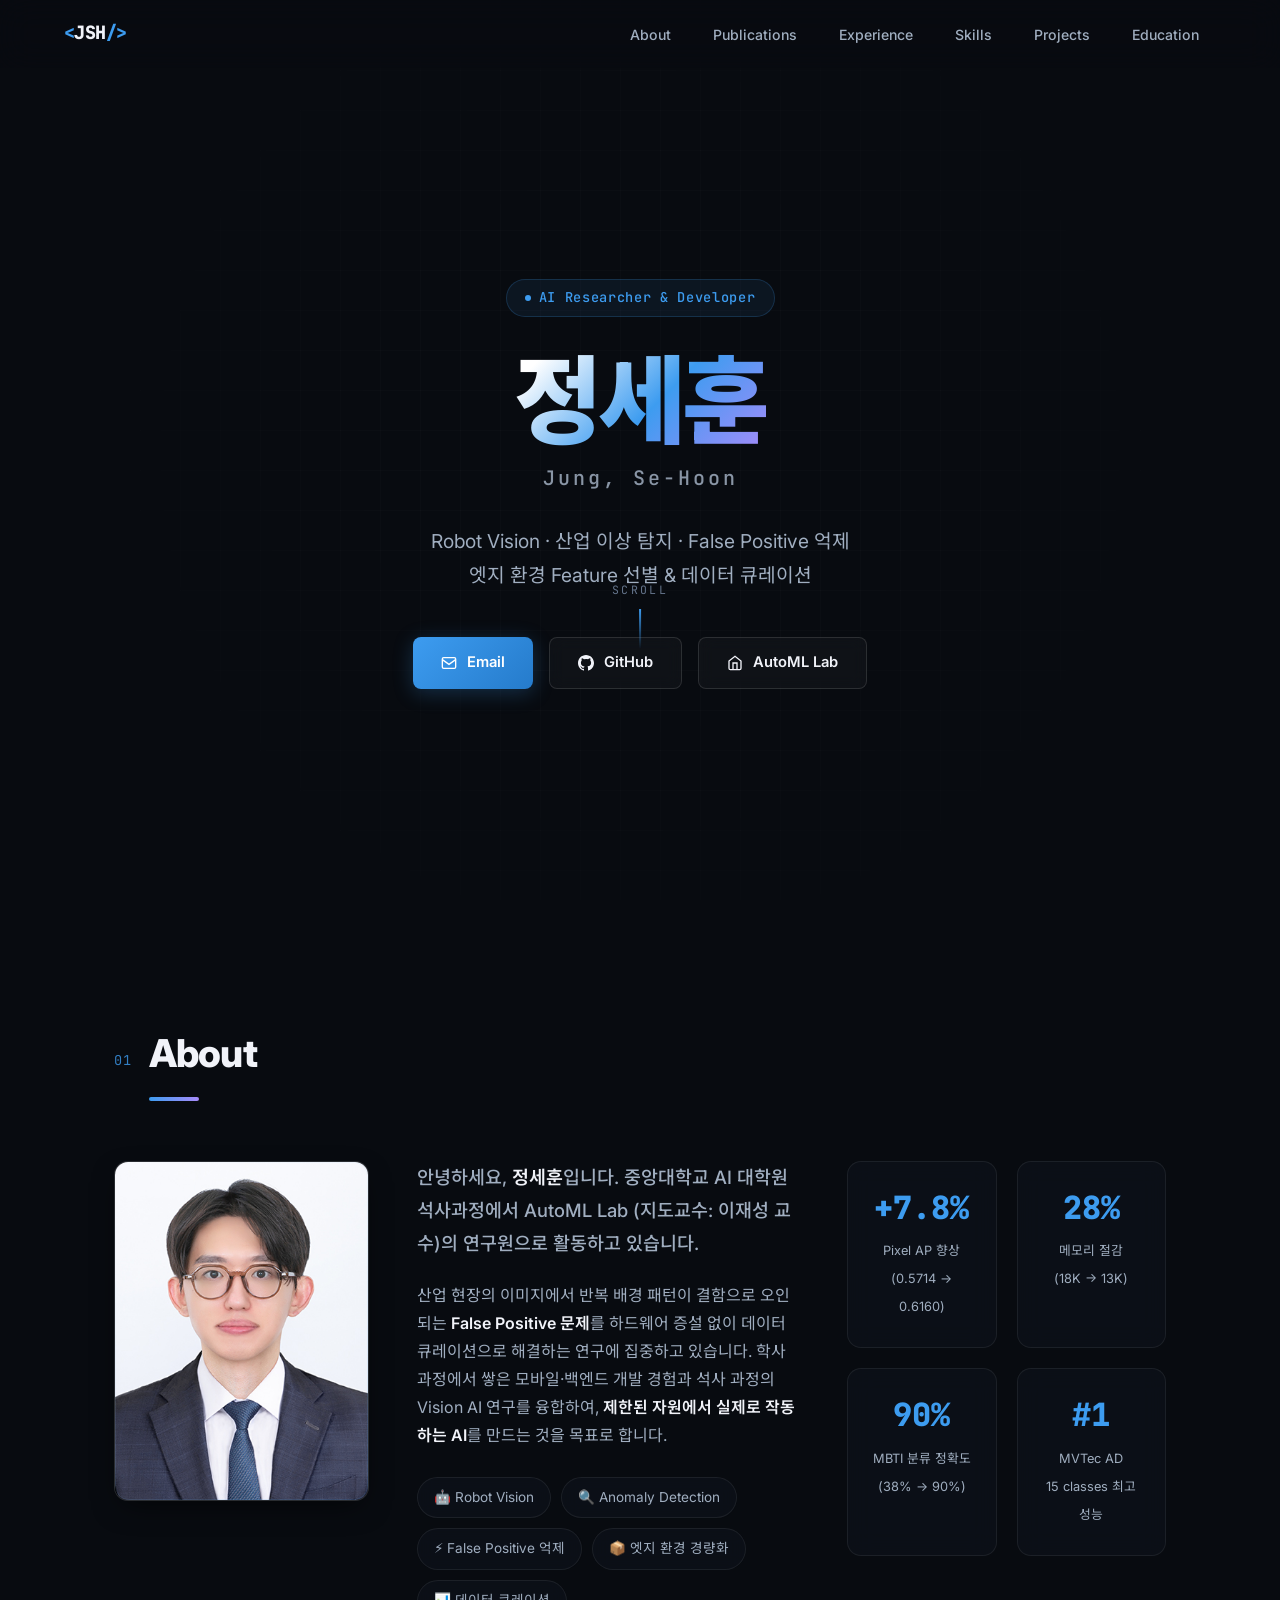
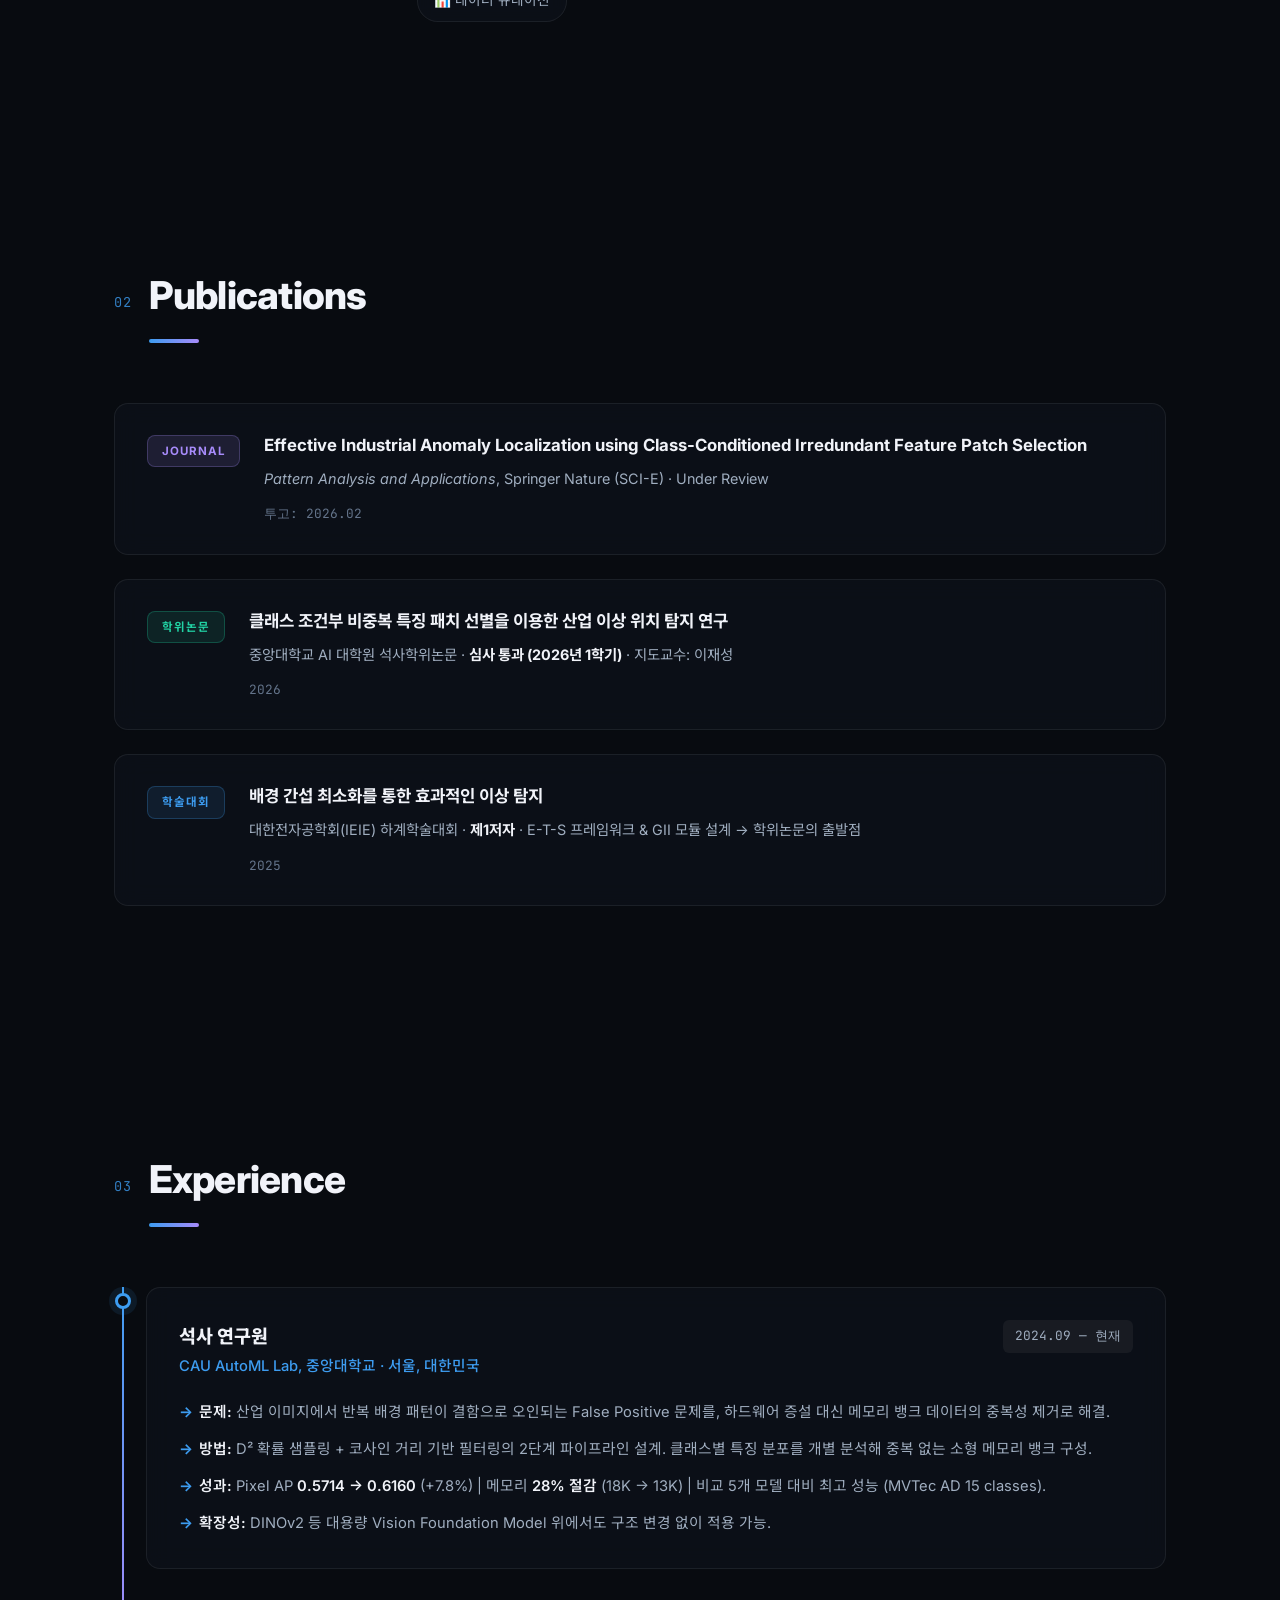
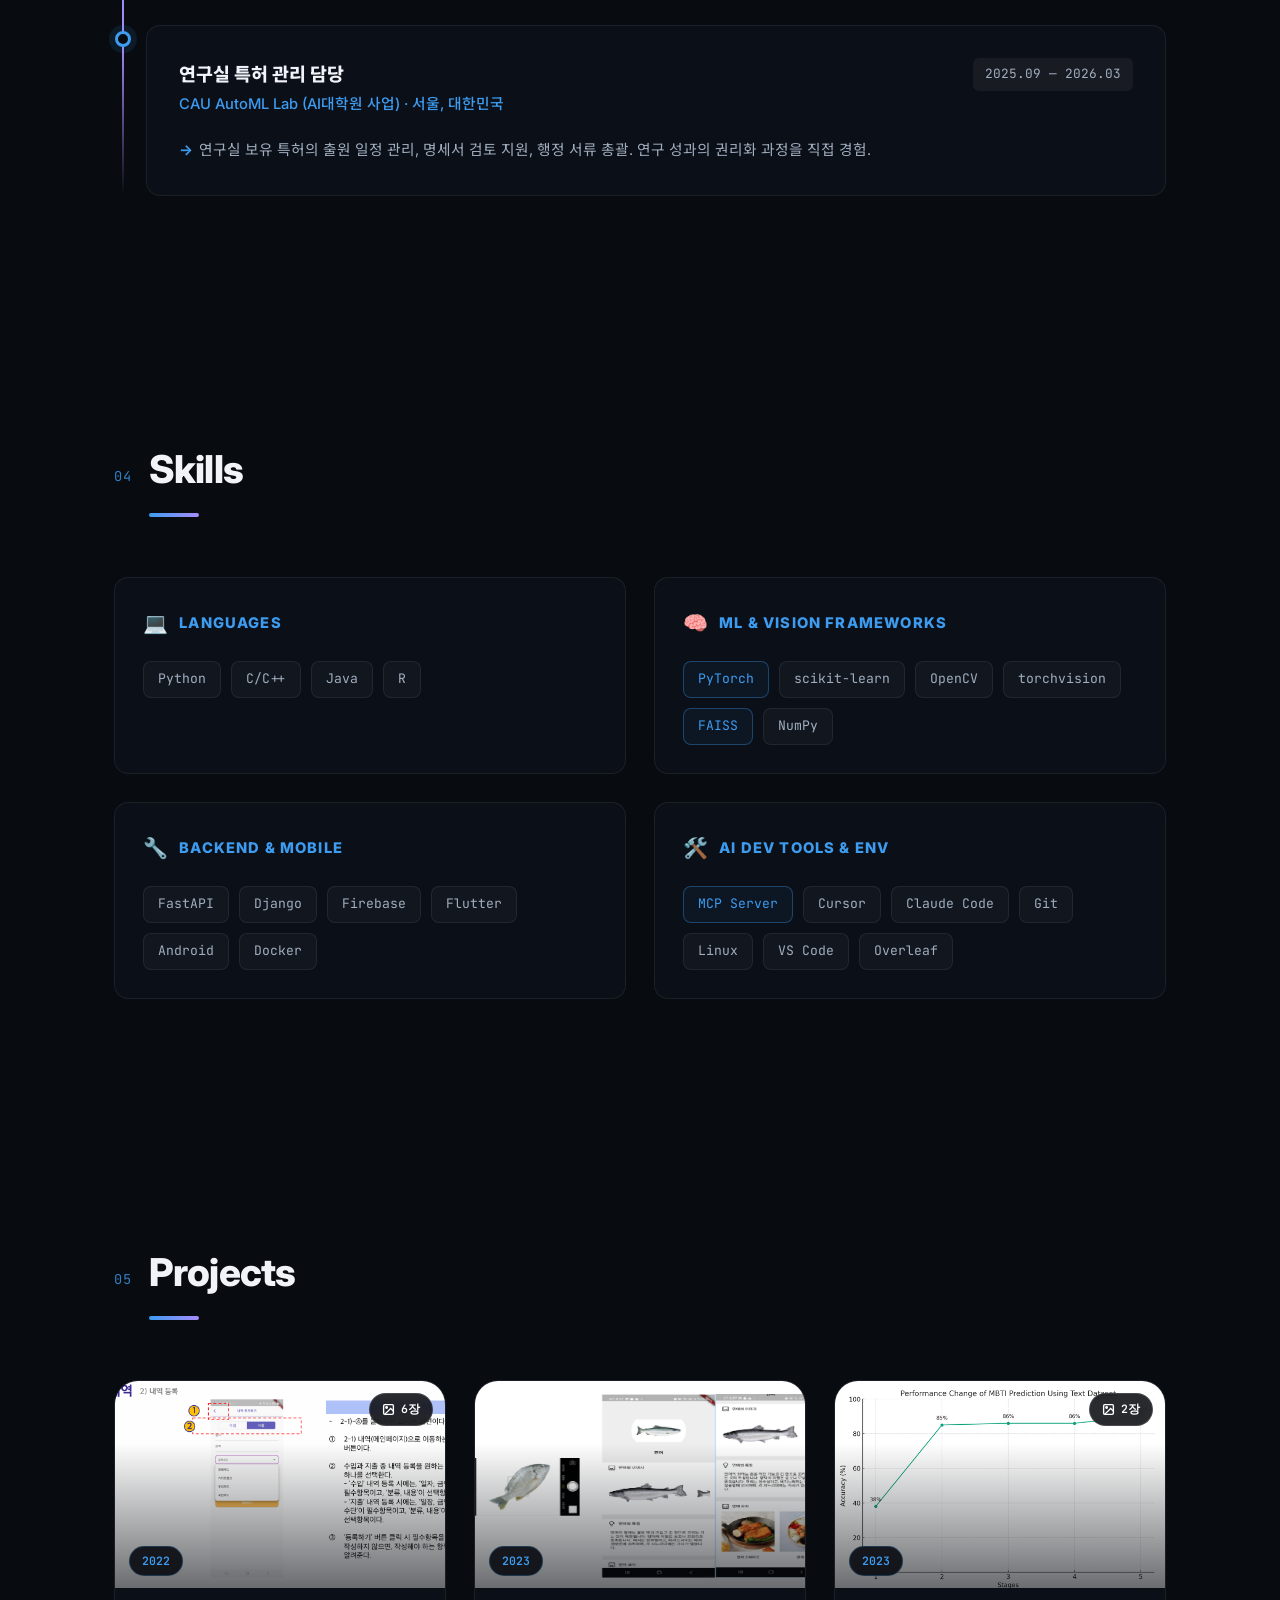
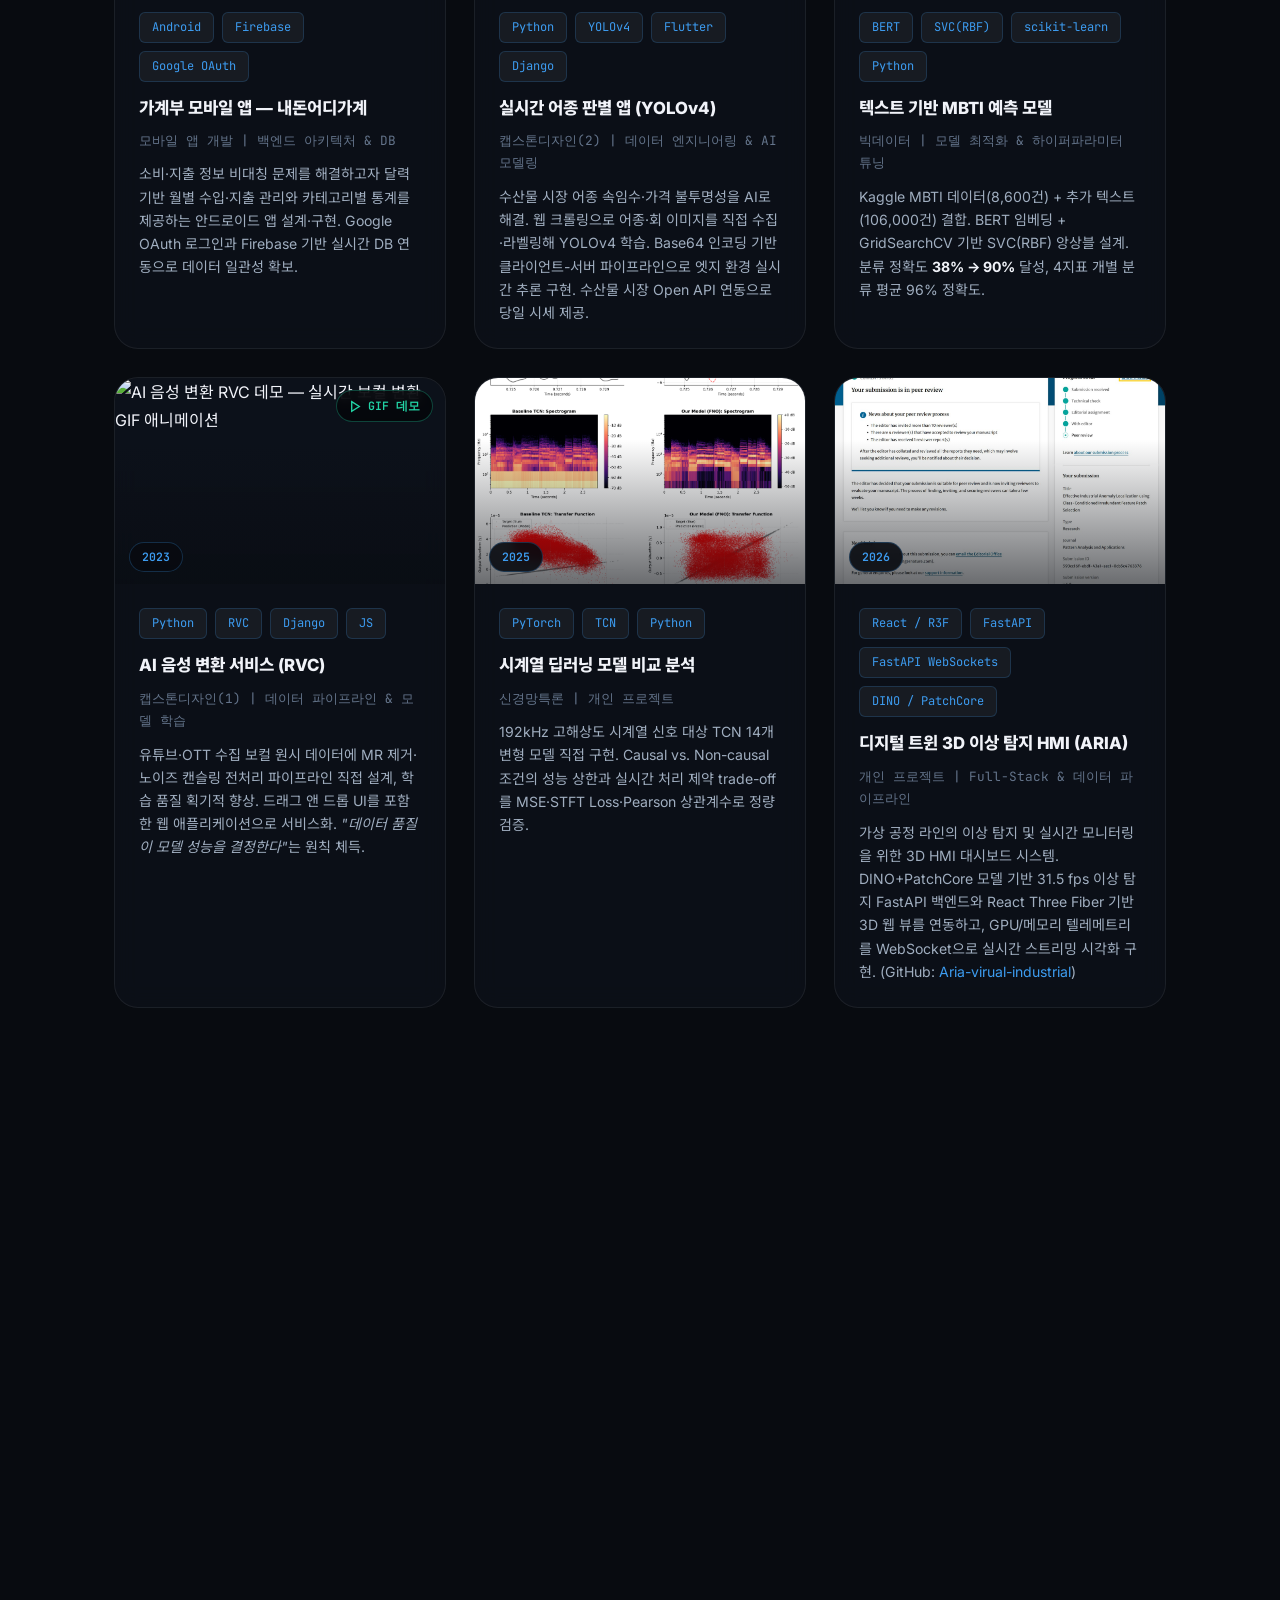
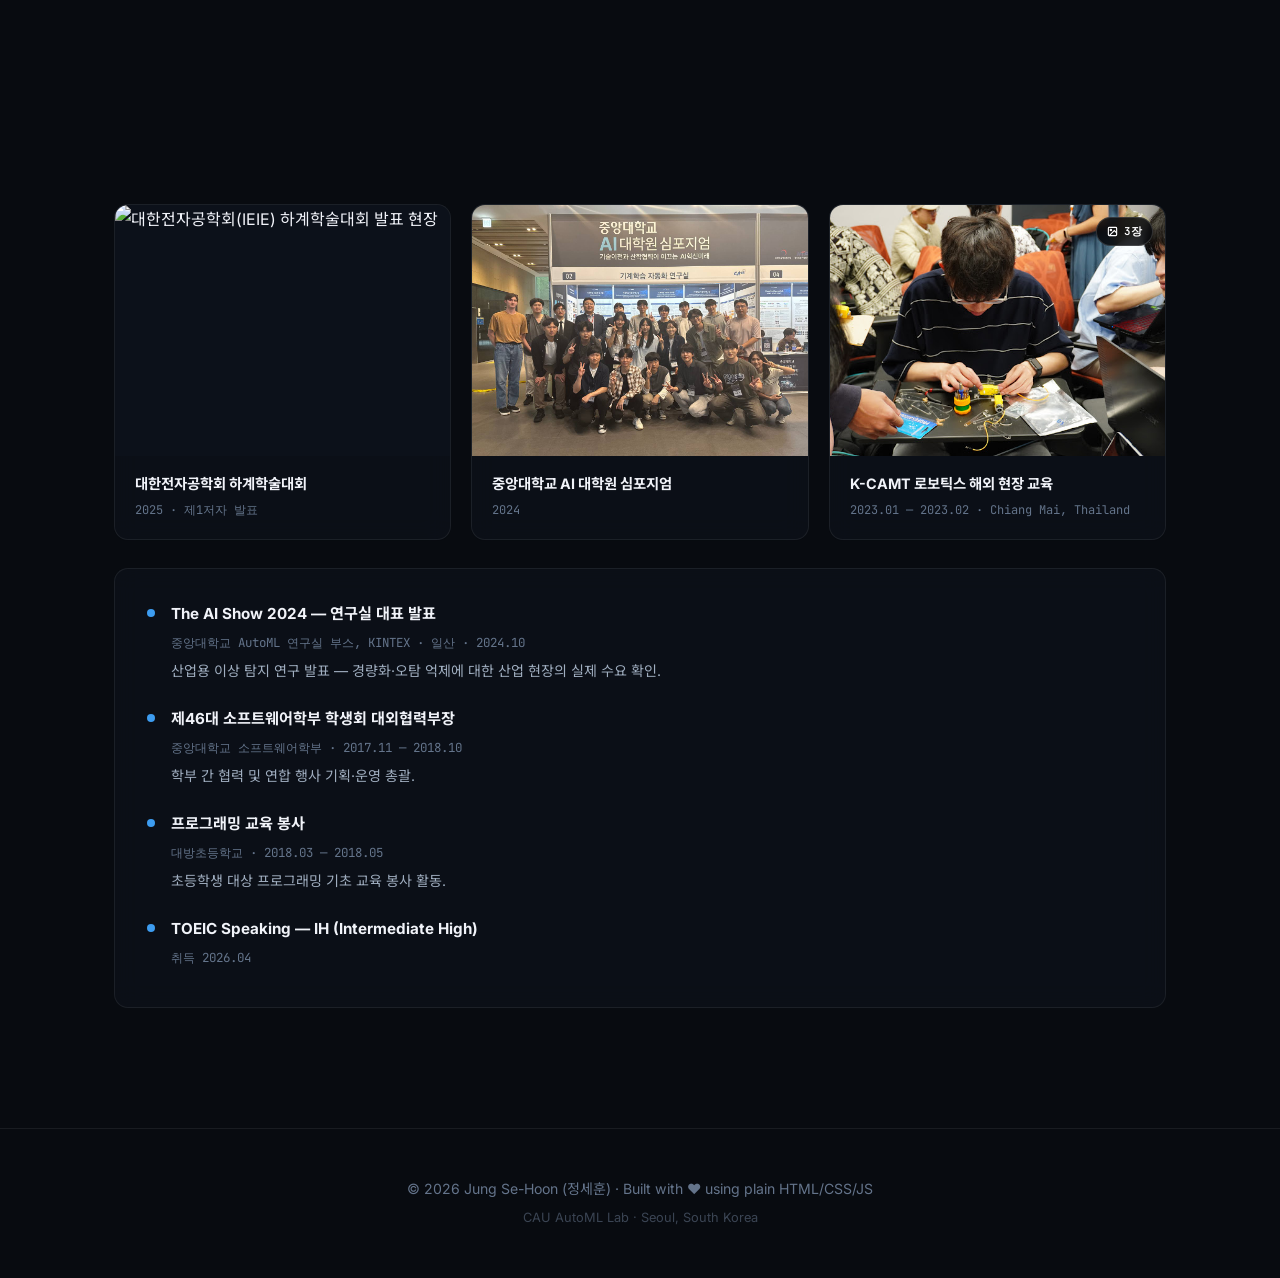
==== commit 063b1f38: "Feature: Integrate interactive 3D HMI demo (hmi_live) in lightbox iframe" ====
--- a/index.html
+++ b/index.html
@@ -449,16 +449,16 @@
       <!-- ── ARIA 디지털 트윈 HMI ── -->
       <article class="project-card" id="project-aria"
         data-gallery='[
-          {"src":"assets/img/projects/hmi-live.jpg","alt":"디지털 트윈 AI 에이전트 3D HMI 모니터링 — React Three Fiber 기반의 3D 가상 공정 라인 모니터링 대시보드","type":"img"}
+          {"src":"hmi_live.html","alt":"디지털 트윈 AI 에이전트 3D HMI 실시간 데모 (R3F)","type":"iframe"}
         ]'
-        aria-label="디지털 트윈 3D 이상 탐지 HMI (ARIA) — 이미지 1장">
-        <div class="project-img-wrap" role="button" tabindex="0" aria-label="갤러리 열기">
+        aria-label="디지털 트윈 3D 이상 탐지 HMI (ARIA) — 3D 실시간 데모">
+        <div class="project-img-wrap" role="button" tabindex="0" aria-label="3D 데모 실행하기">
           <img src="assets/img/projects/hmi-live.jpg"
                alt="디지털 트윈 3D 이상 탐지 HMI (ARIA) — 3D 가상 공정 라인 모니터링 및 실시간 GPU 텔레메트리 연동"
                class="project-img" loading="lazy" />
           <div class="project-overlay" aria-hidden="true"></div>
           <span class="project-year-badge">2026</span>
-          <div class="gallery-hint" aria-hidden="true">클릭해서 크게 보기</div>
+          <div class="gallery-hint" aria-hidden="true">클릭해서 3D 데모 실행하기</div>
         </div>
         <div class="project-body">
           <div class="project-tags">
--- a/style.css
+++ b/style.css
@@ -235,7 +235,7 @@
   border: 1px solid var(--border-light);
   box-shadow: 0 20px 50px rgba(0,0,0,0.8);
 }
-.lb-media-wrap img {
+.lb-media-wrap img, .lb-media-wrap iframe {
   max-width: 100%; max-height: 68vh;
   object-fit: contain;
   animation: lb-in 0.3s cubic-bezier(0.16, 1, 0.3, 1);
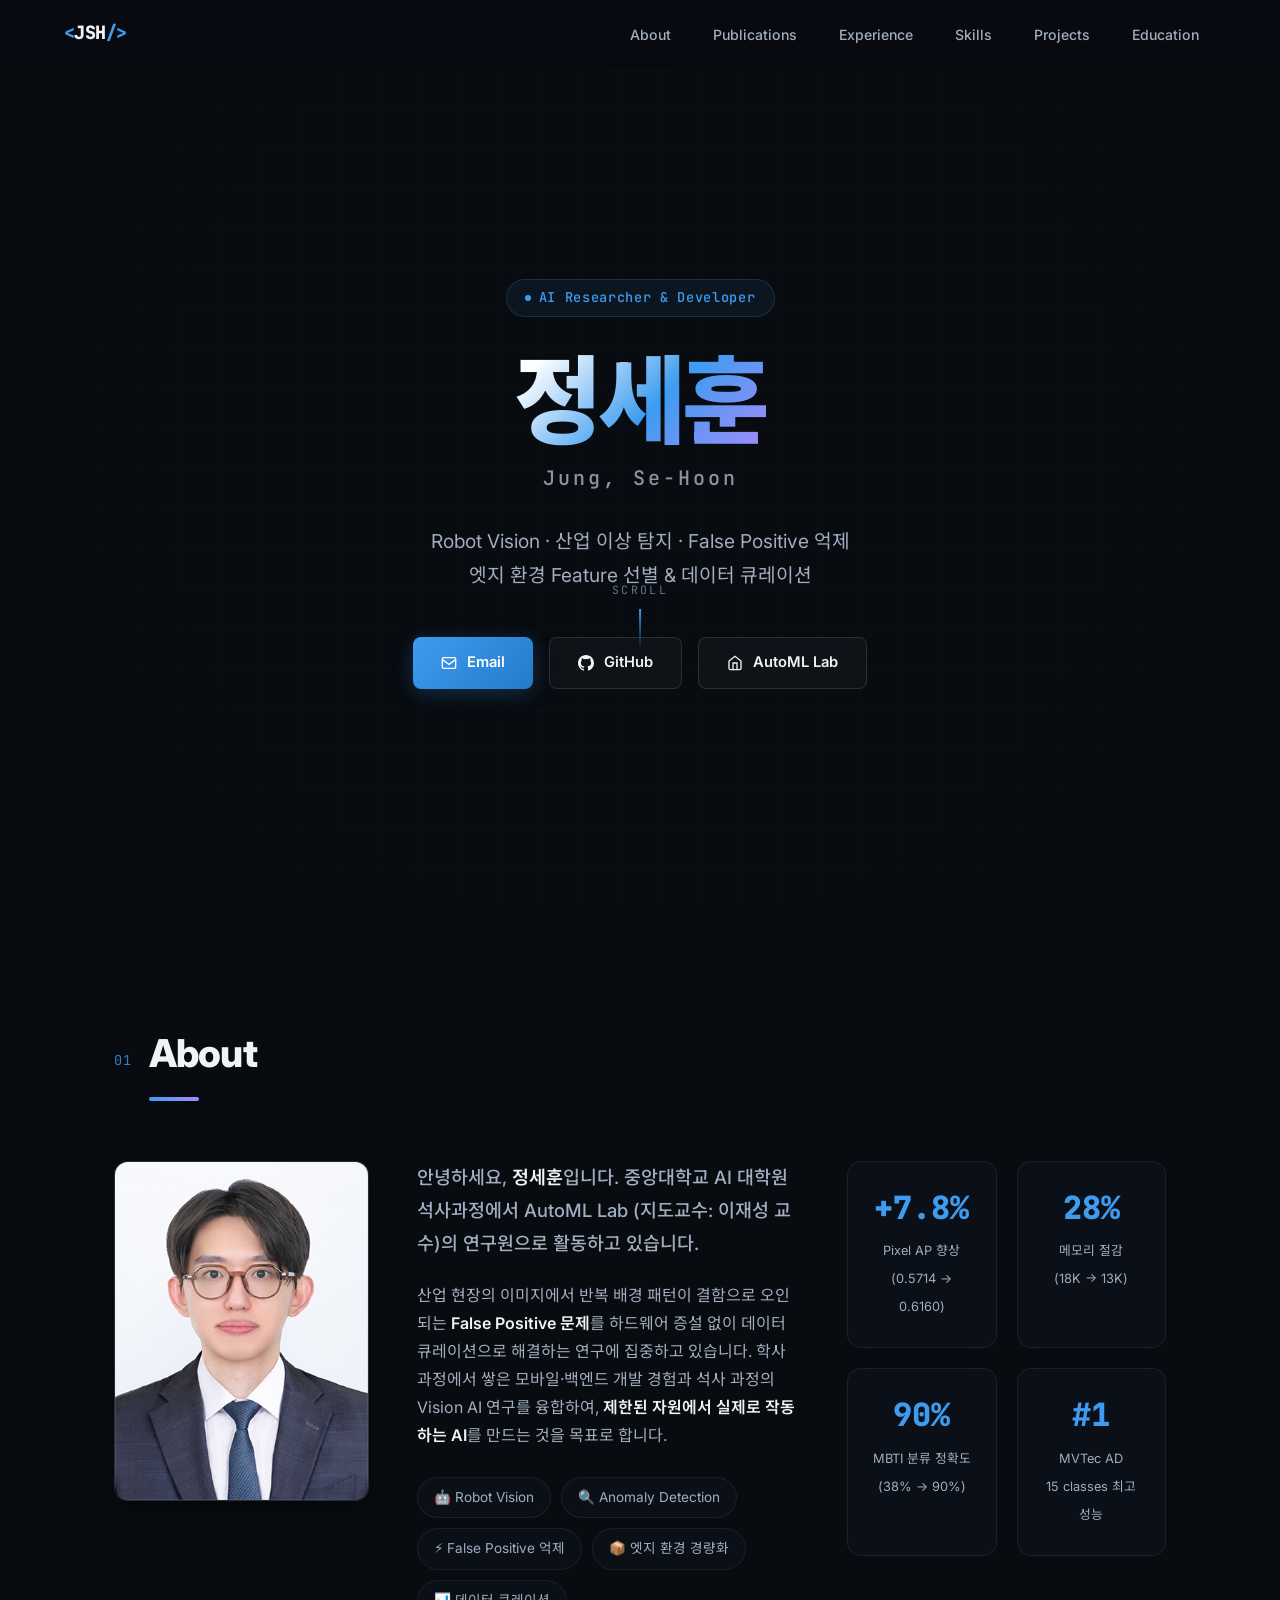
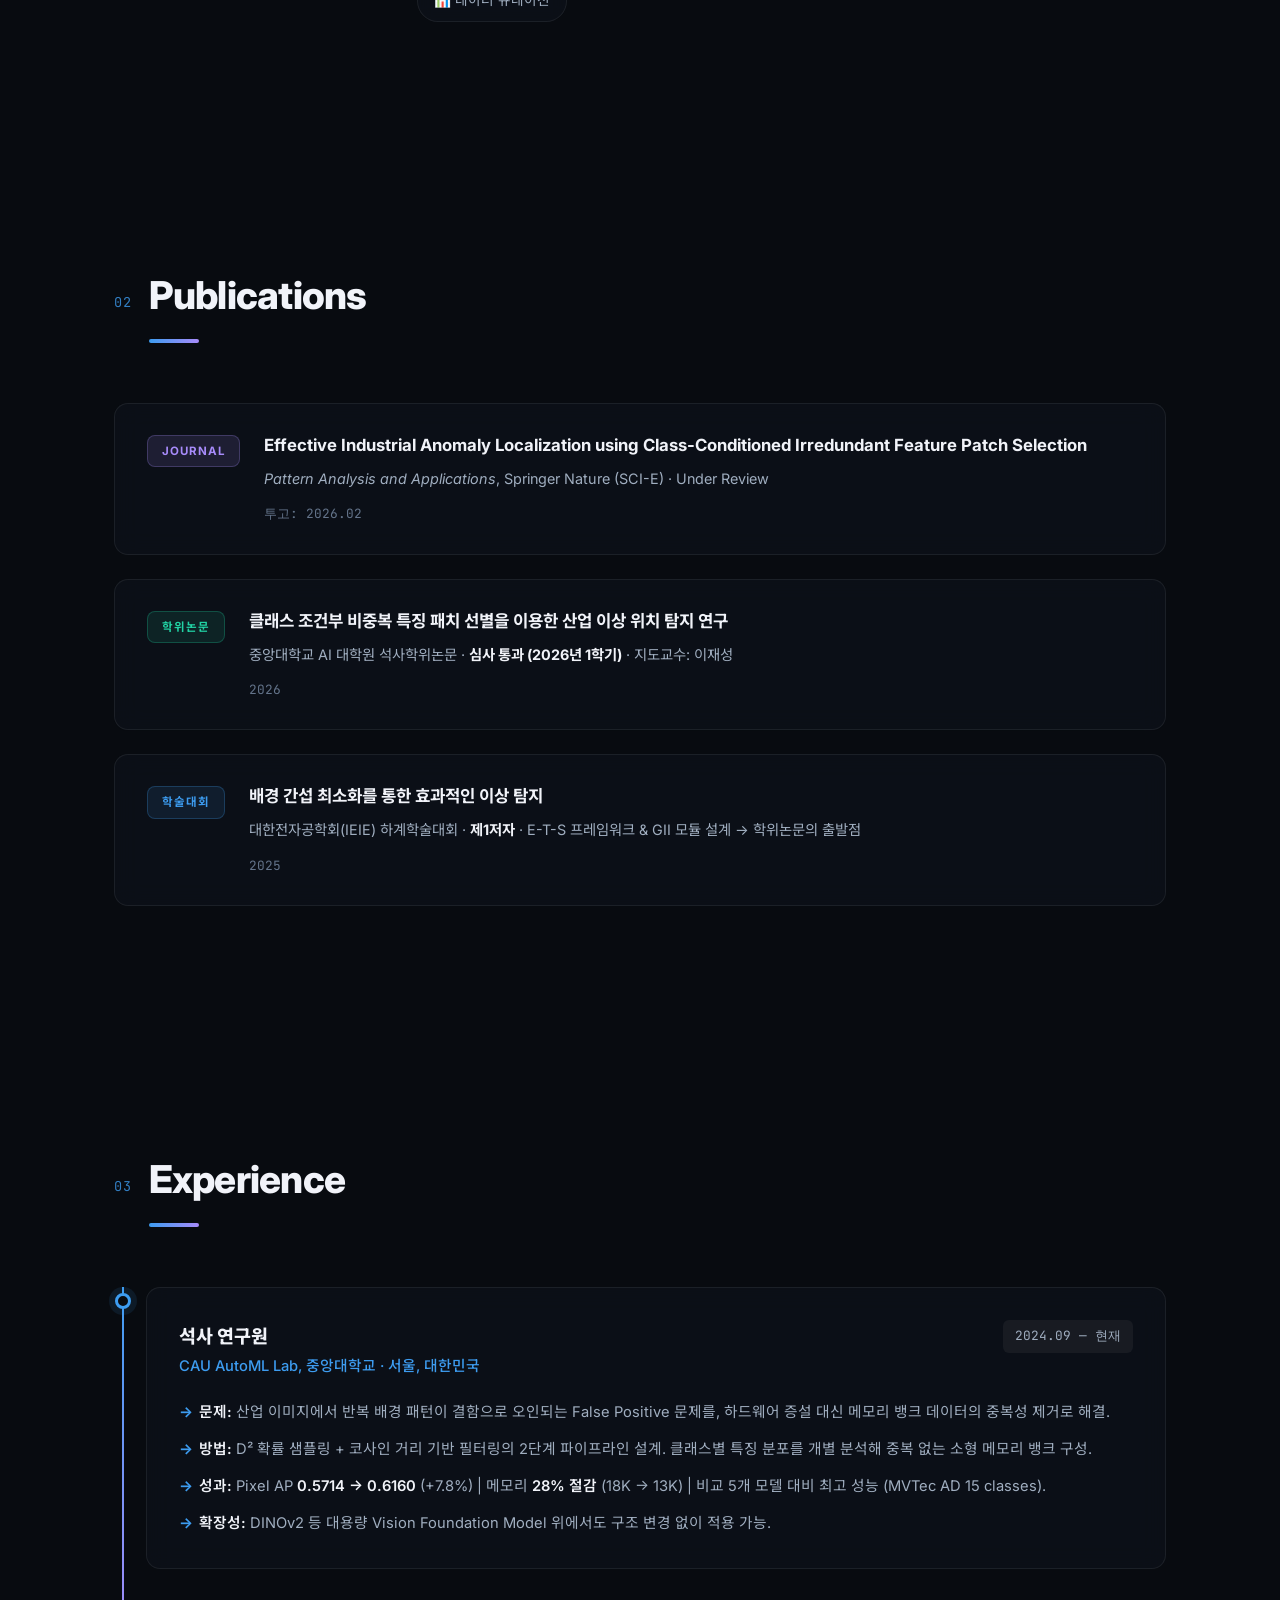
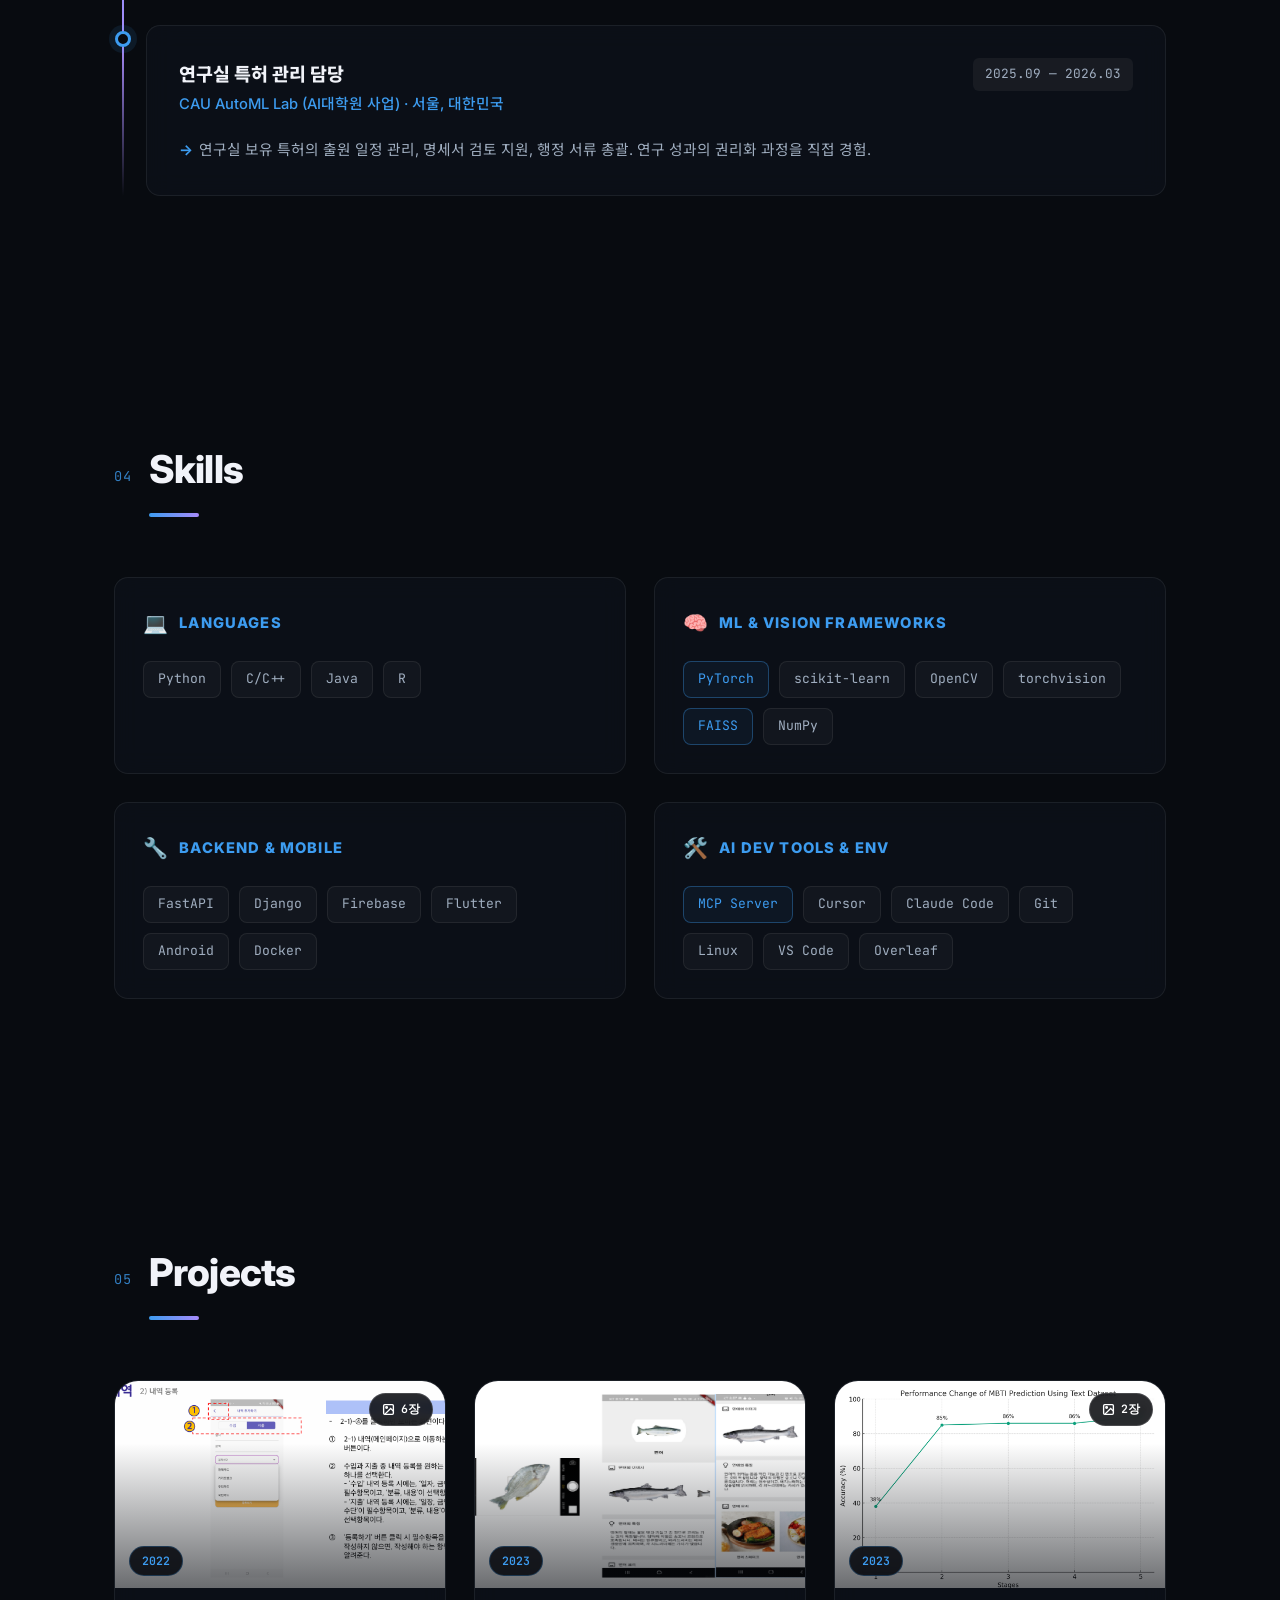
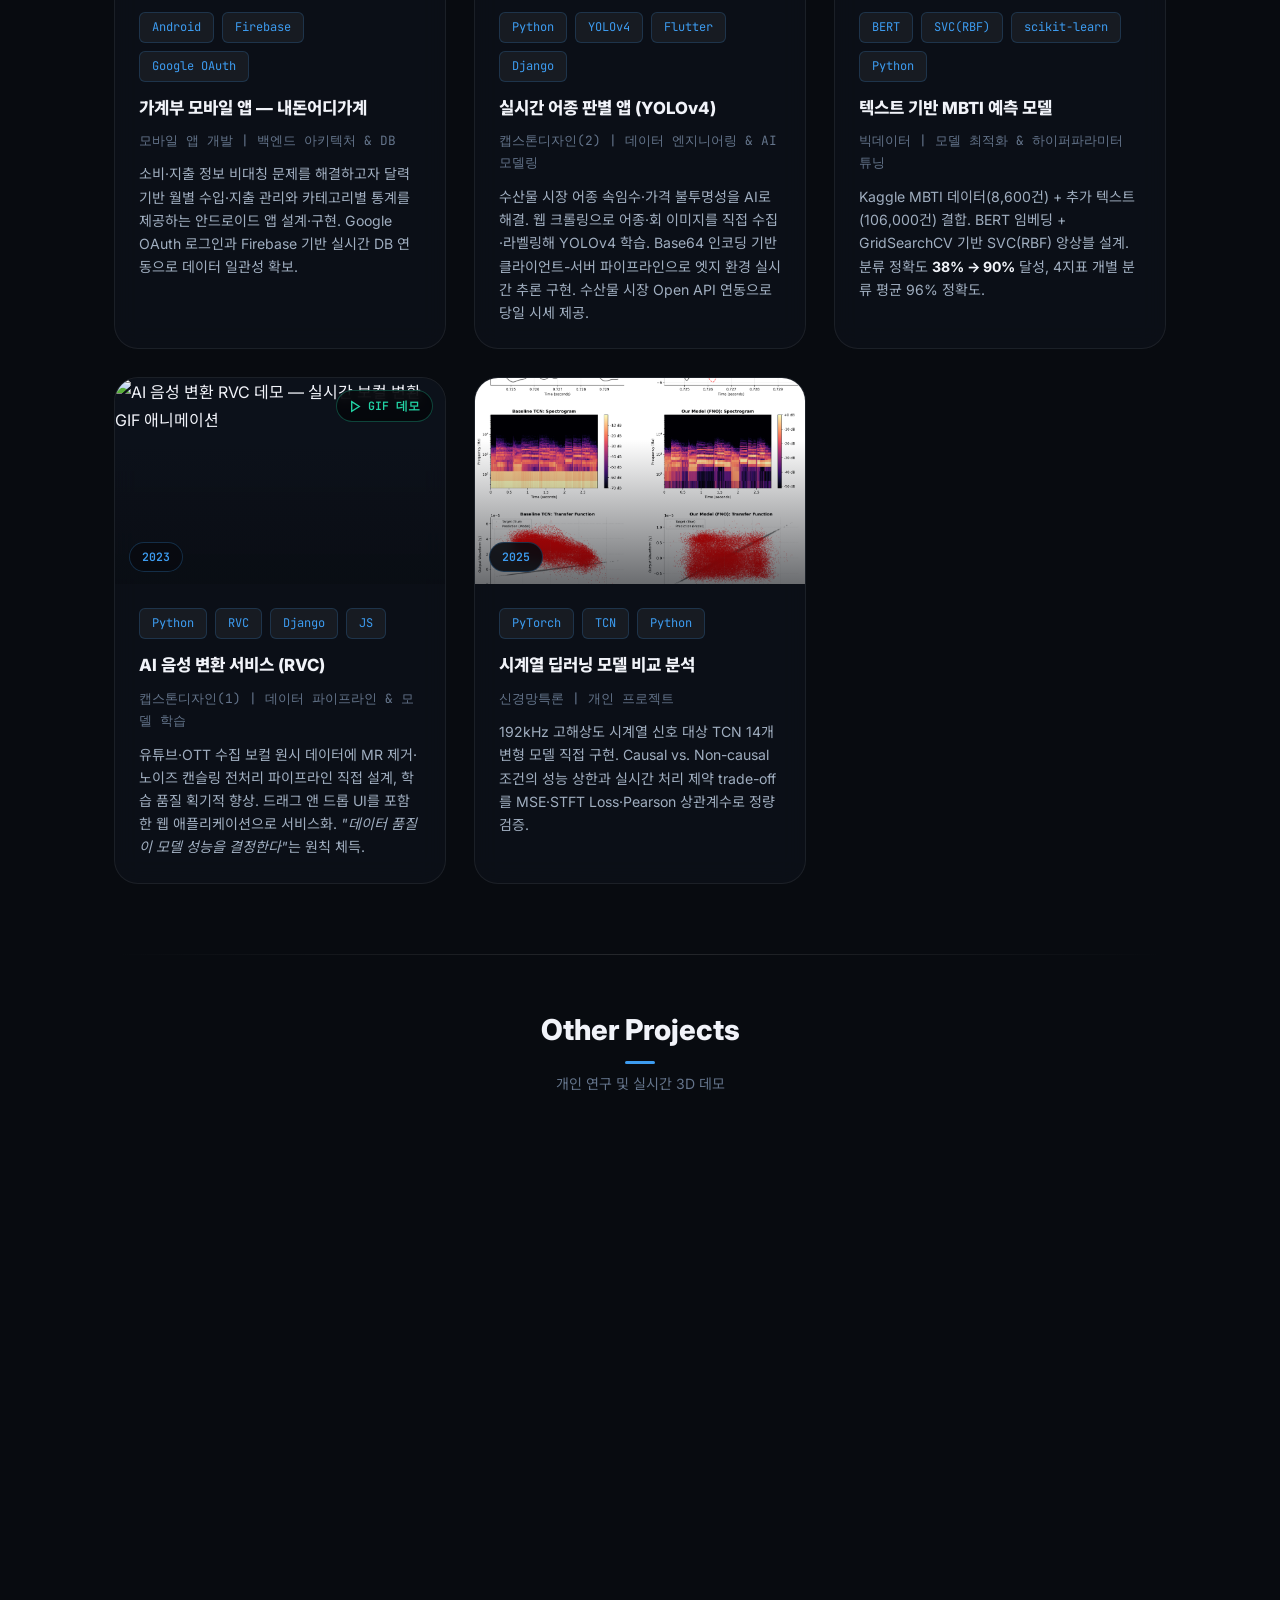
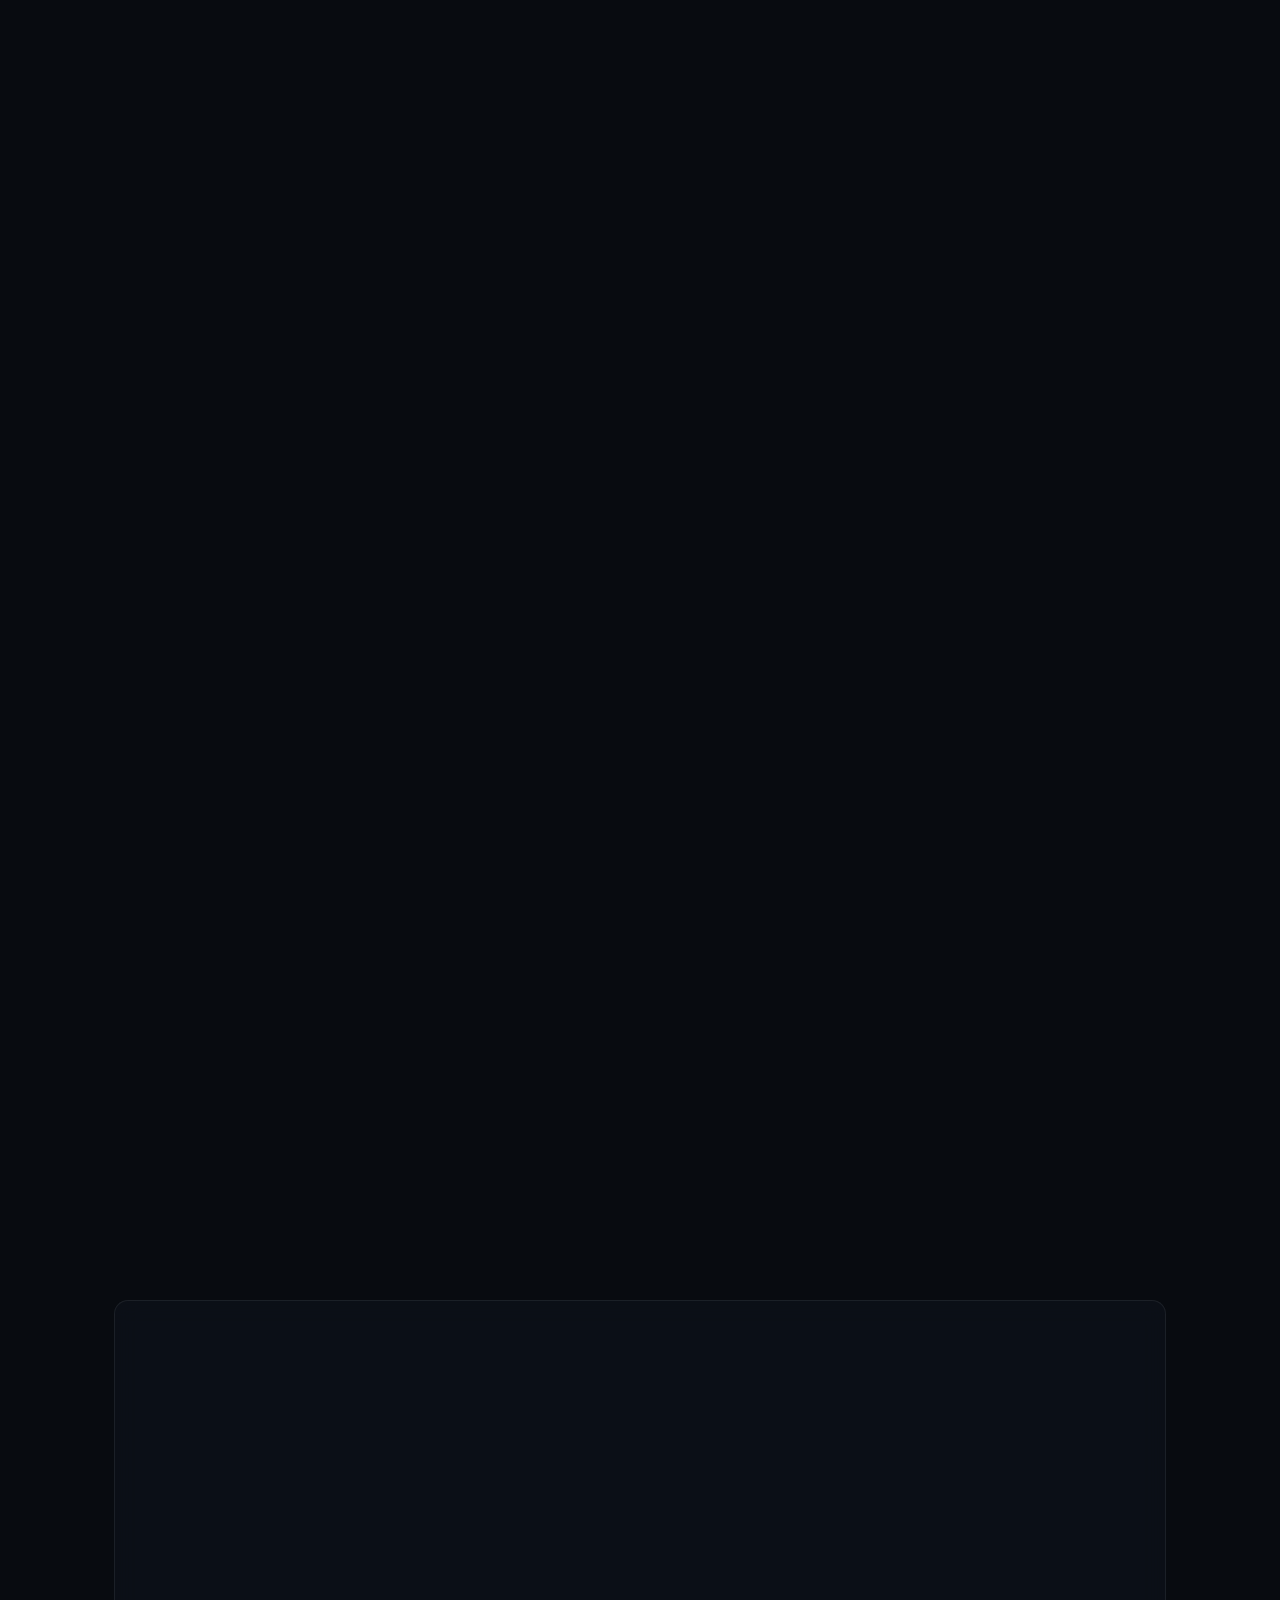
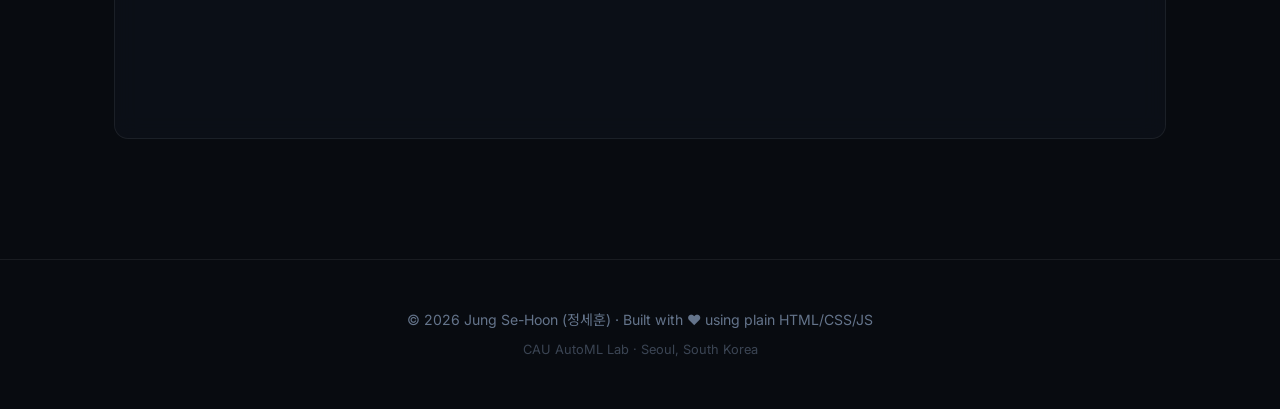
==== commit 183171a2: "Layout: Separate ARIA project card into Other Projects sub-section" ====
--- a/index.html
+++ b/index.html
@@ -446,8 +446,18 @@
         </div>
       </article>
 
+    </div>
+
+    <!-- Other Projects Section -->
+    <div class="projects-divider" aria-hidden="true"></div>
+    <div class="projects-subheader-wrap">
+      <h3 class="projects-subheader">Other Projects</h3>
+      <p class="projects-subheader-desc">개인 연구 및 실시간 3D 데모</p>
+    </div>
+
+    <div class="projects-grid other-projects-grid">
       <!-- ── ARIA 디지털 트윈 HMI ── -->
-      <article class="project-card" id="project-aria"
+      <article class="project-card featured-other-card" id="project-aria"
         data-gallery='[
           {"src":"hmi_live.html","alt":"디지털 트윈 AI 에이전트 3D HMI 실시간 데모 (R3F)","type":"iframe"}
         ]'
@@ -469,7 +479,6 @@
           <p class="project-desc">가상 공정 라인의 이상 탐지 및 실시간 모니터링을 위한 3D HMI 대시보드 시스템. DINO+PatchCore 모델 기반 31.5 fps 이상 탐지 FastAPI 백엔드와 React Three Fiber 기반 3D 웹 뷰를 연동하고, GPU/메모리 텔레메트리를 WebSocket으로 실시간 스트리밍 시각화 구현. (GitHub: <a href="https://github.com/JUNGSEHOON-AutoML/Aria-virual-industrial" target="_blank" rel="noopener noreferrer">Aria-virual-industrial</a>)</p>
         </div>
       </article>
-
     </div>
   </div>
 </section>
--- a/style.css
+++ b/style.css
@@ -549,6 +549,46 @@
 ═══════════════════════════════════ */
 #projects { background: transparent; }
 .projects-grid { display: grid; grid-template-columns: repeat(3, 1fr); gap: 28px; }
+
+/* Projects Separation & Other Projects Styles */
+.projects-divider {
+  height: 1px;
+  background: linear-gradient(90deg, transparent, var(--border-light) 50%, transparent);
+  margin: 70px 0 50px 0;
+}
+.projects-subheader-wrap {
+  text-align: center;
+  margin-bottom: 40px;
+}
+.projects-subheader {
+  font-size: clamp(1.4rem, 3vw, 1.8rem);
+  font-weight: 800;
+  color: var(--text-primary);
+  margin-bottom: 8px;
+  position: relative;
+  display: inline-block;
+}
+.projects-subheader::after {
+  content: '';
+  display: block;
+  margin: 6px auto 0 auto;
+  width: 30px;
+  height: 3px;
+  background: var(--accent);
+  border-radius: 99px;
+}
+.projects-subheader-desc {
+  font-size: 0.88rem;
+  color: var(--text-muted);
+}
+.other-projects-grid {
+  display: flex;
+  justify-content: center;
+}
+.featured-other-card {
+  max-width: 460px;
+  width: 100%;
+}
 
 .project-card {
   background: var(--bg-surface); border: 1px solid var(--border);
@@ -700,6 +740,8 @@
   .about-profile { max-width: 240px; margin: 0 auto; }
   .about-stats { grid-template-columns: repeat(2, 1fr); }
   .projects-grid { grid-template-columns: repeat(2, 1fr); }
+  .other-projects-grid { display: grid; grid-template-columns: 1fr; }
+  .featured-other-card { max-width: 460px; margin: 0 auto; }
   .skills-grid { grid-template-columns: 1fr; }
   .events-row { grid-template-columns: repeat(2, 1fr); }
   .lb-arrow { width: 44px; height: 44px; }
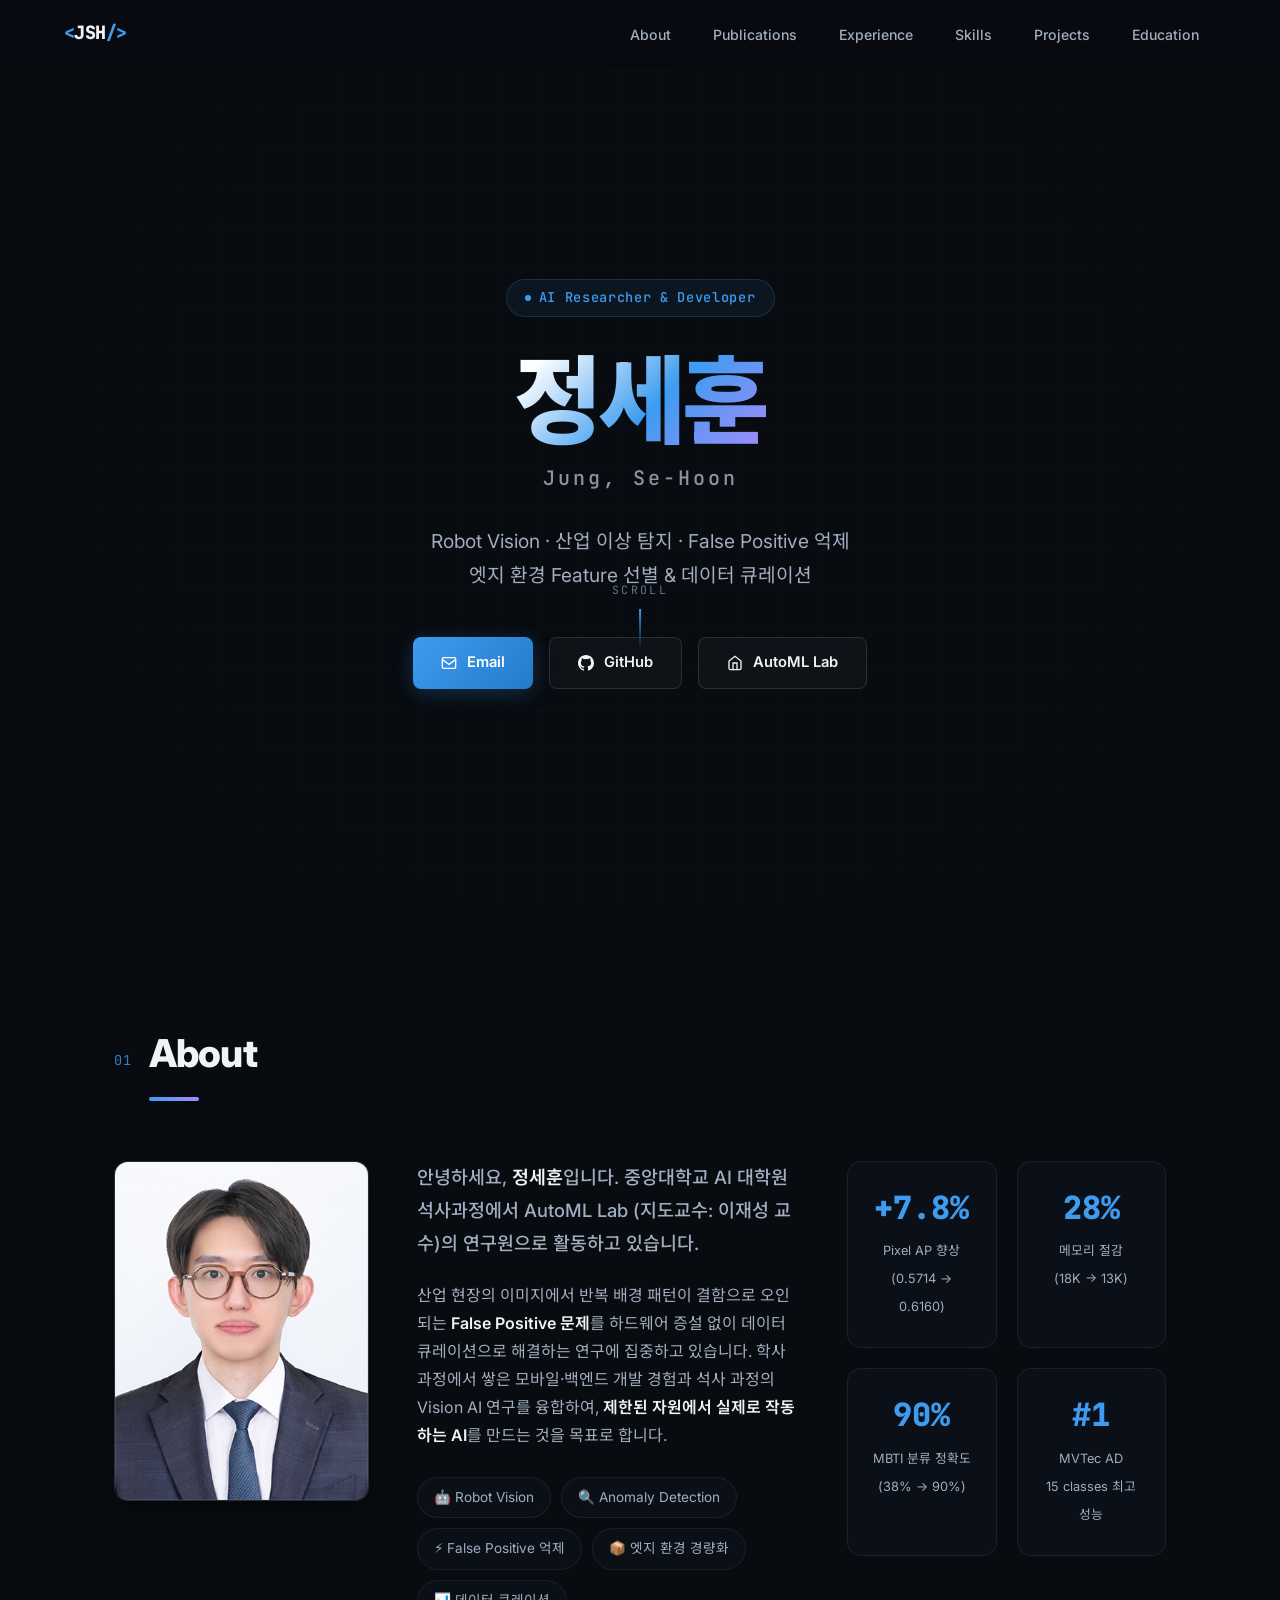
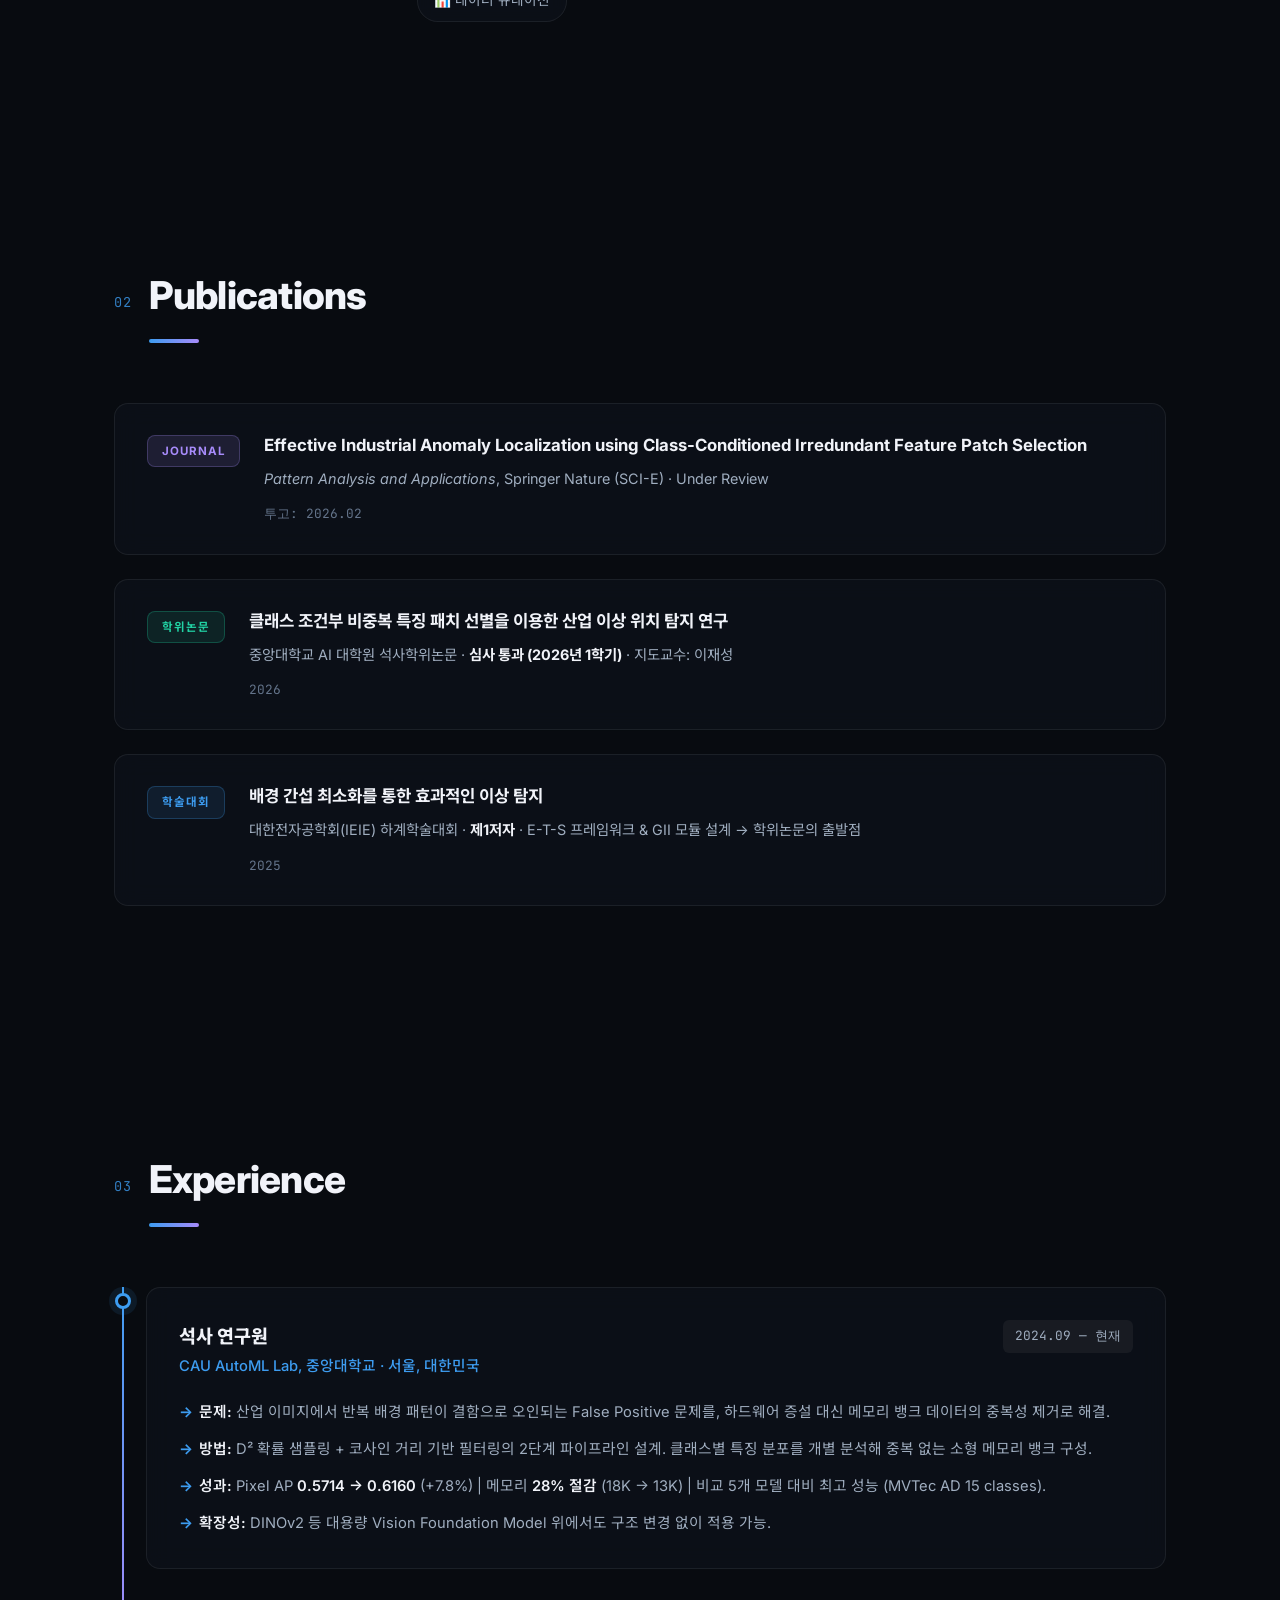
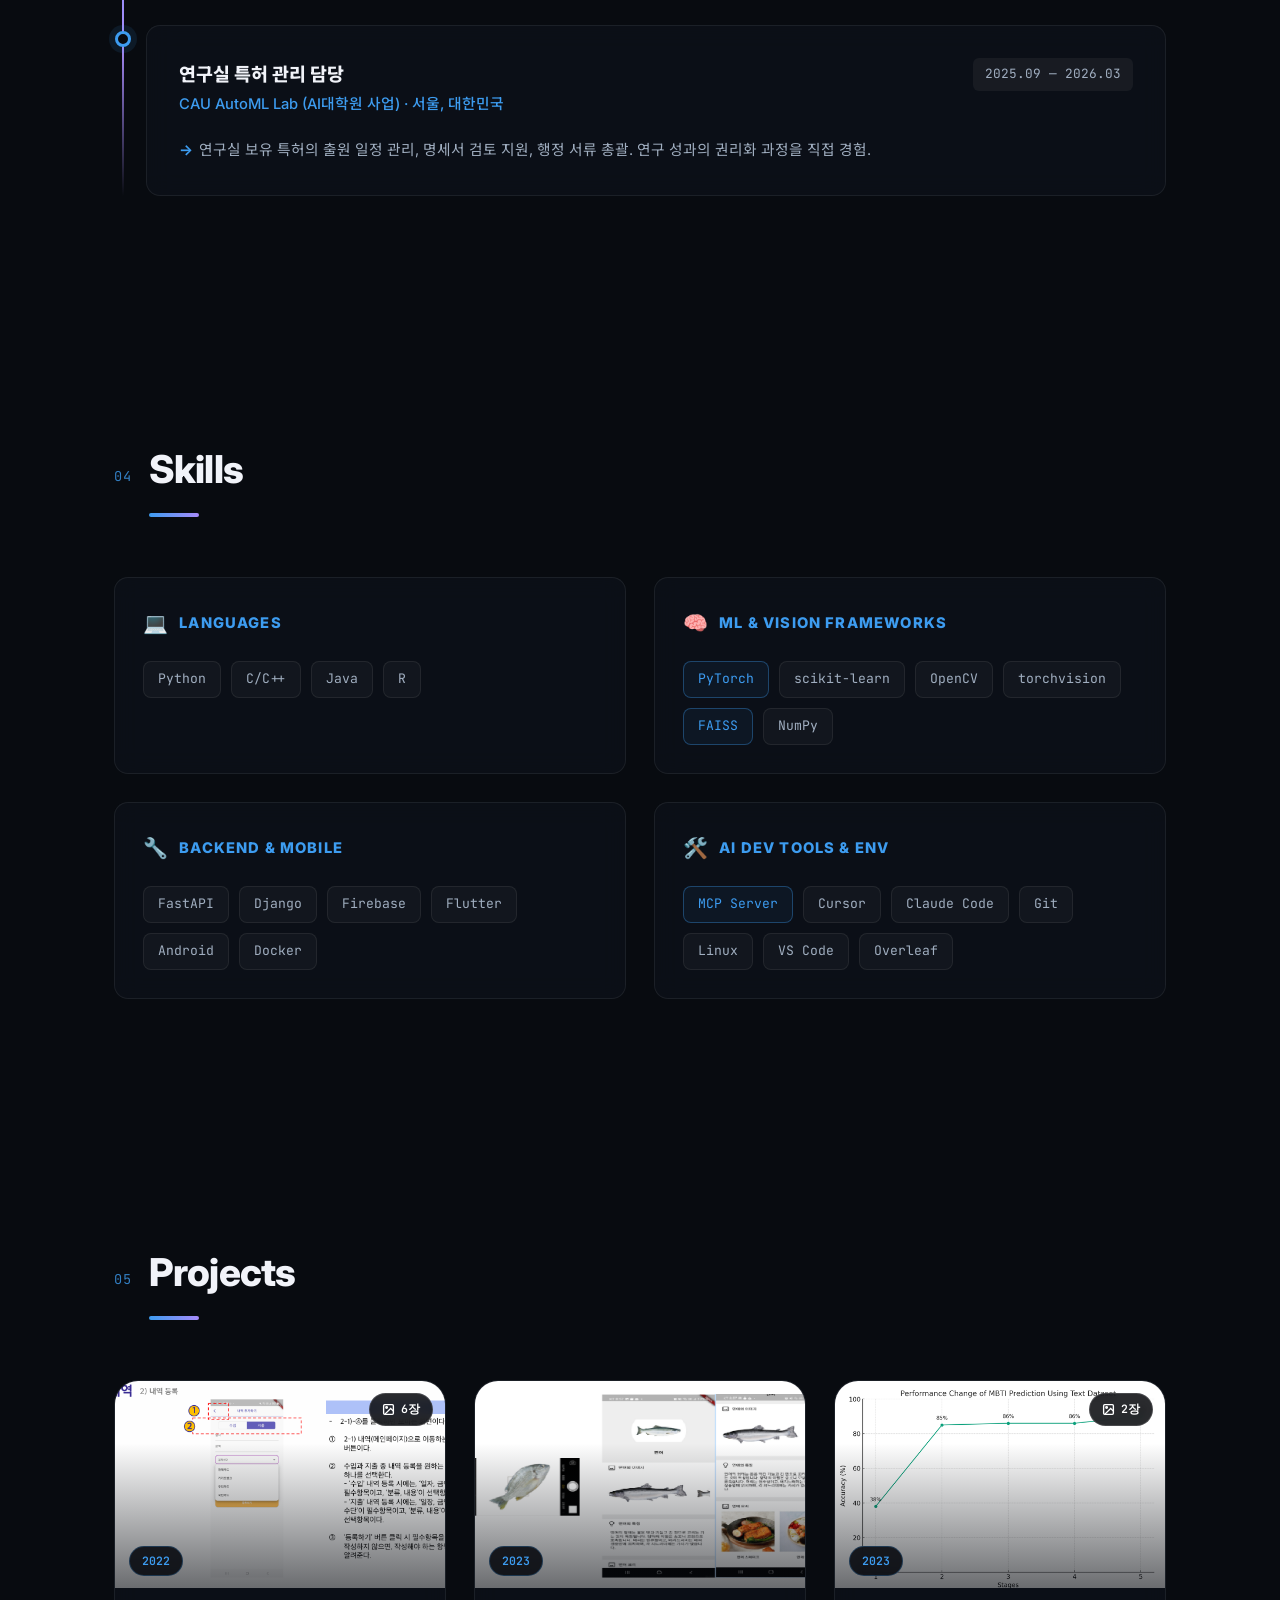
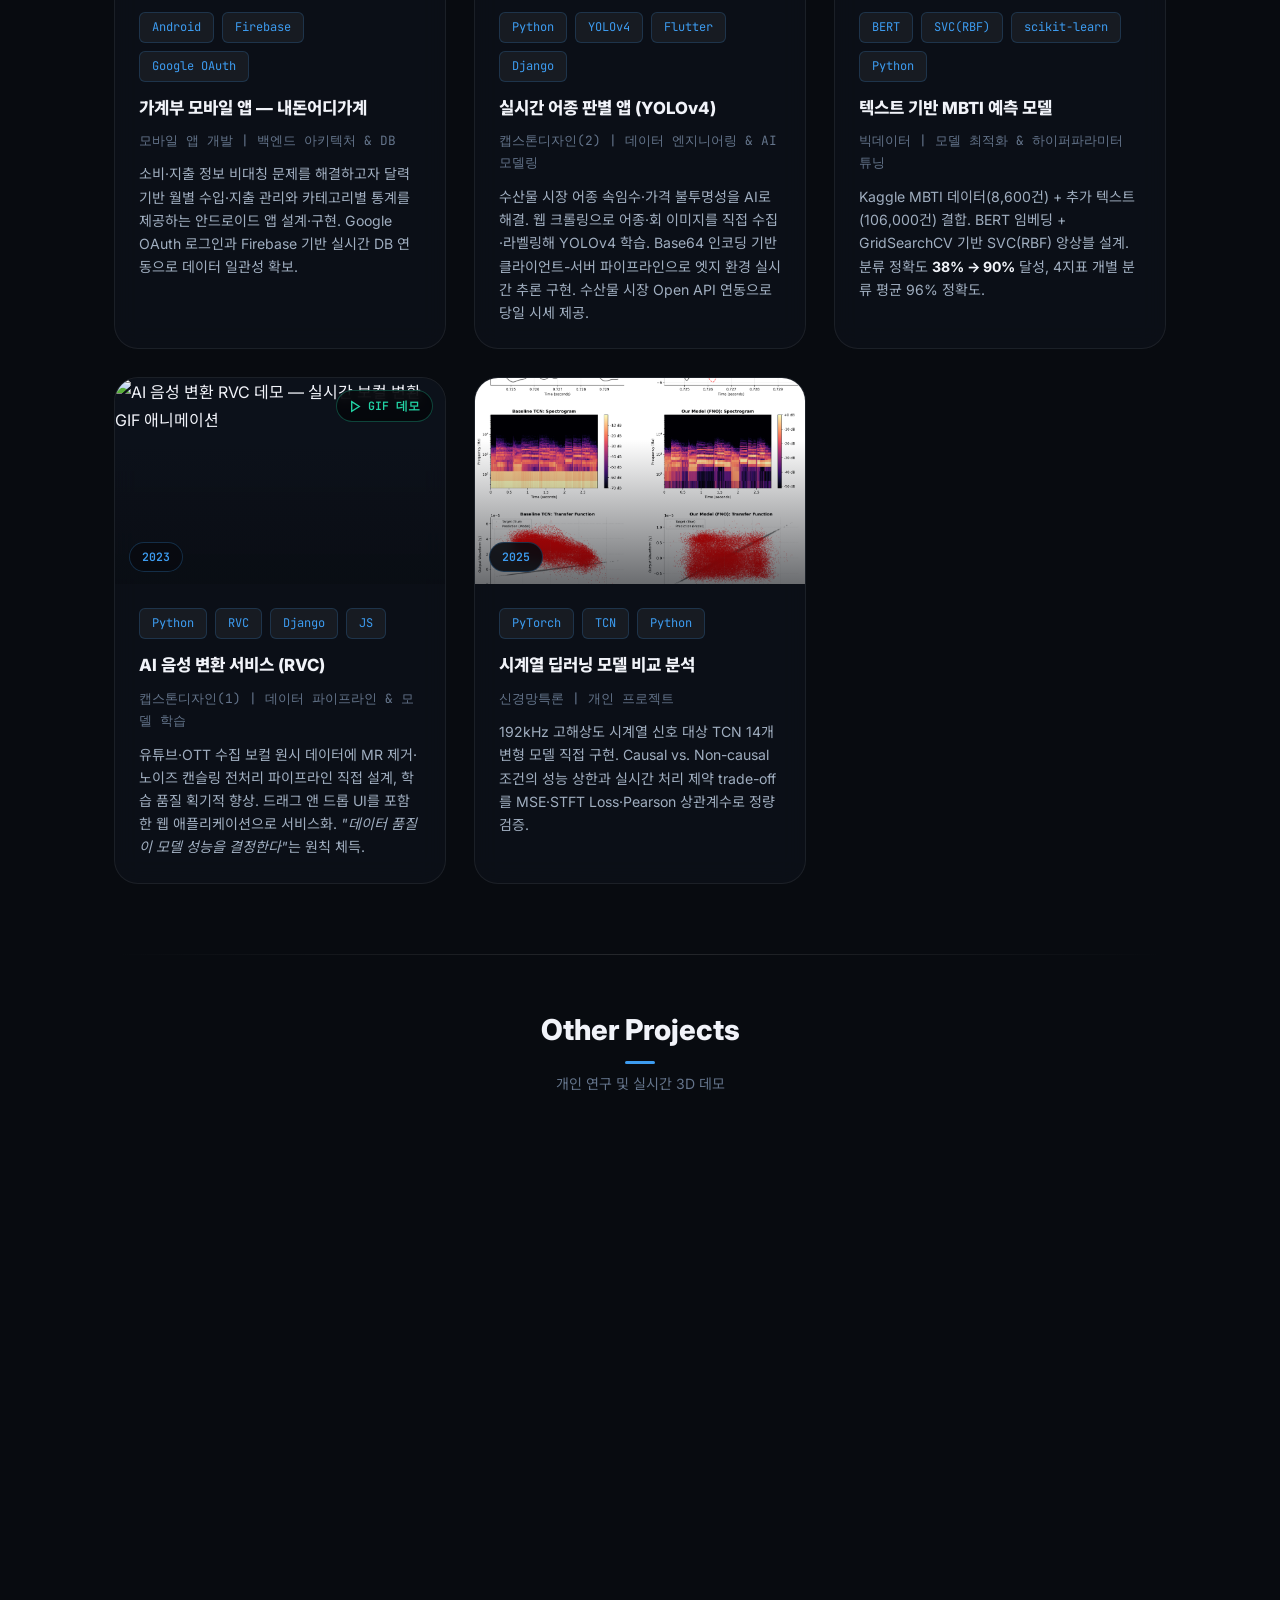
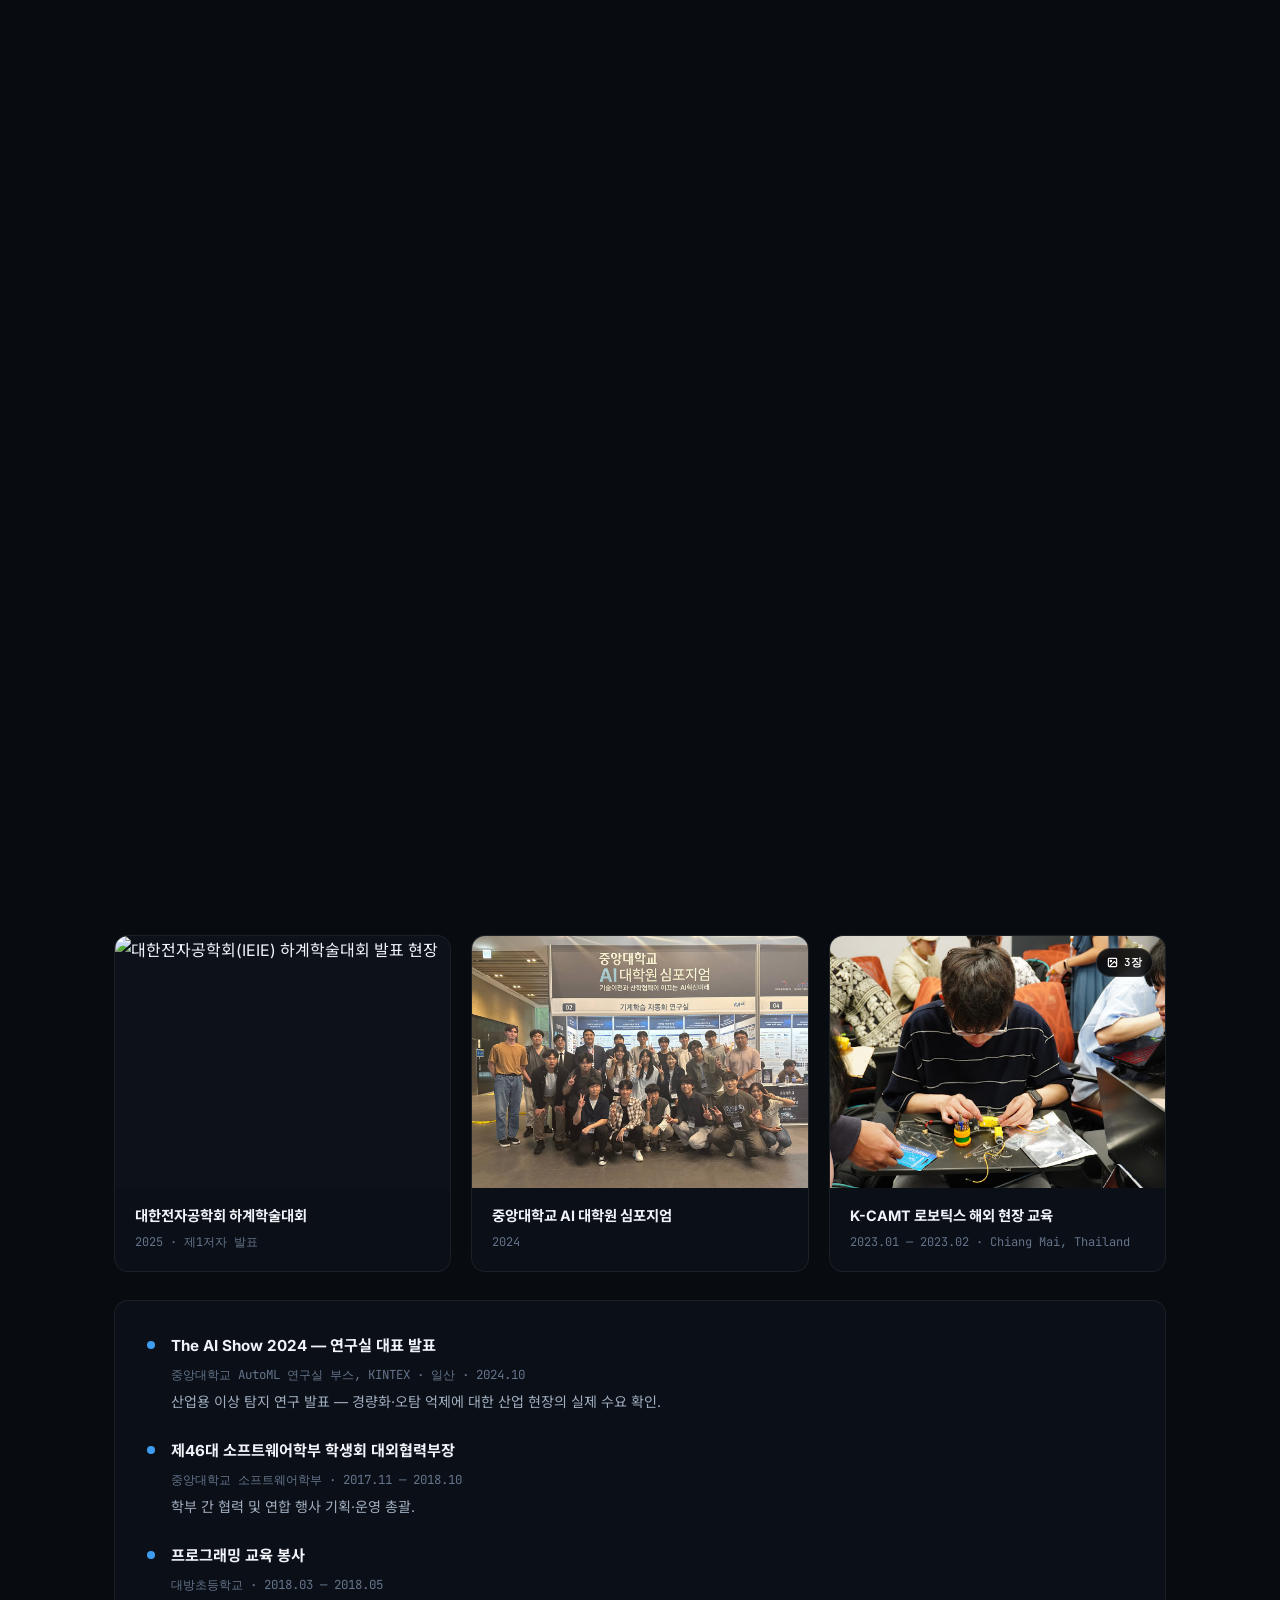
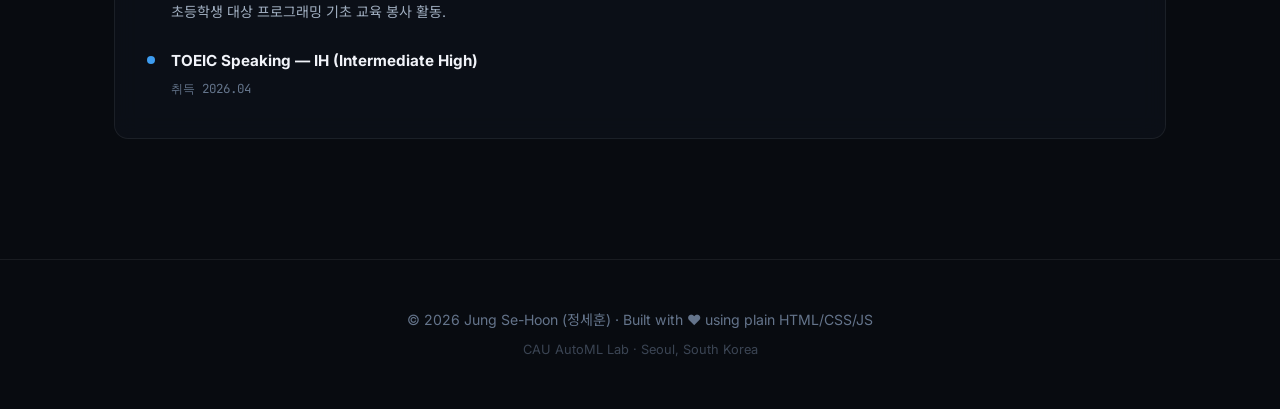
==== commit 6424add7: "Fix: Replace broken hmi_live HTML with actual animated GIF demo" ====
--- a/index.html
+++ b/index.html
@@ -459,16 +459,20 @@
       <!-- ── ARIA 디지털 트윈 HMI ── -->
       <article class="project-card featured-other-card" id="project-aria"
         data-gallery='[
-          {"src":"hmi_live.html","alt":"디지털 트윈 AI 에이전트 3D HMI 실시간 데모 (R3F)","type":"iframe"}
+          {"src":"assets/img/projects/hmi-live.gif","alt":"디지털 트윈 AI 에이전트 3D HMI 실시간 데모 (R3F)","type":"gif"}
         ]'
-        aria-label="디지털 트윈 3D 이상 탐지 HMI (ARIA) — 3D 실시간 데모">
-        <div class="project-img-wrap" role="button" tabindex="0" aria-label="3D 데모 실행하기">
-          <img src="assets/img/projects/hmi-live.jpg"
-               alt="디지털 트윈 3D 이상 탐지 HMI (ARIA) — 3D 가상 공정 라인 모니터링 및 실시간 GPU 텔레메트리 연동"
-               class="project-img" loading="lazy" />
+        aria-label="디지털 트윈 3D 이상 탐지 HMI (ARIA) — 3D 실시간 GIF 데모">
+        <div class="project-img-wrap gif-card" role="button" tabindex="0" aria-label="GIF 데모 실행하기">
+          <img src="assets/img/projects/hmi-live.gif"
+               alt="디지털 트윈 3D 이상 탐지 HMI (ARIA) — 3D 가상 공정 라인 모니터링 및 실시간 GPU 텔레메트리 연동 GIF"
+               class="project-img project-gif" loading="lazy" />
           <div class="project-overlay" aria-hidden="true"></div>
           <span class="project-year-badge">2026</span>
-          <div class="gallery-hint" aria-hidden="true">클릭해서 3D 데모 실행하기</div>
+          <span class="photo-count-badge gif-badge" aria-hidden="true">
+            <svg width="13" height="13" viewBox="0 0 24 24" fill="none" stroke="currentColor" stroke-width="2.5" aria-hidden="true"><polygon points="5 3 19 12 5 21 5 3"/></svg>
+            GIF 데모
+          </span>
+          <div class="gallery-hint" aria-hidden="true">클릭해서 크게 보기</div>
         </div>
         <div class="project-body">
           <div class="project-tags">
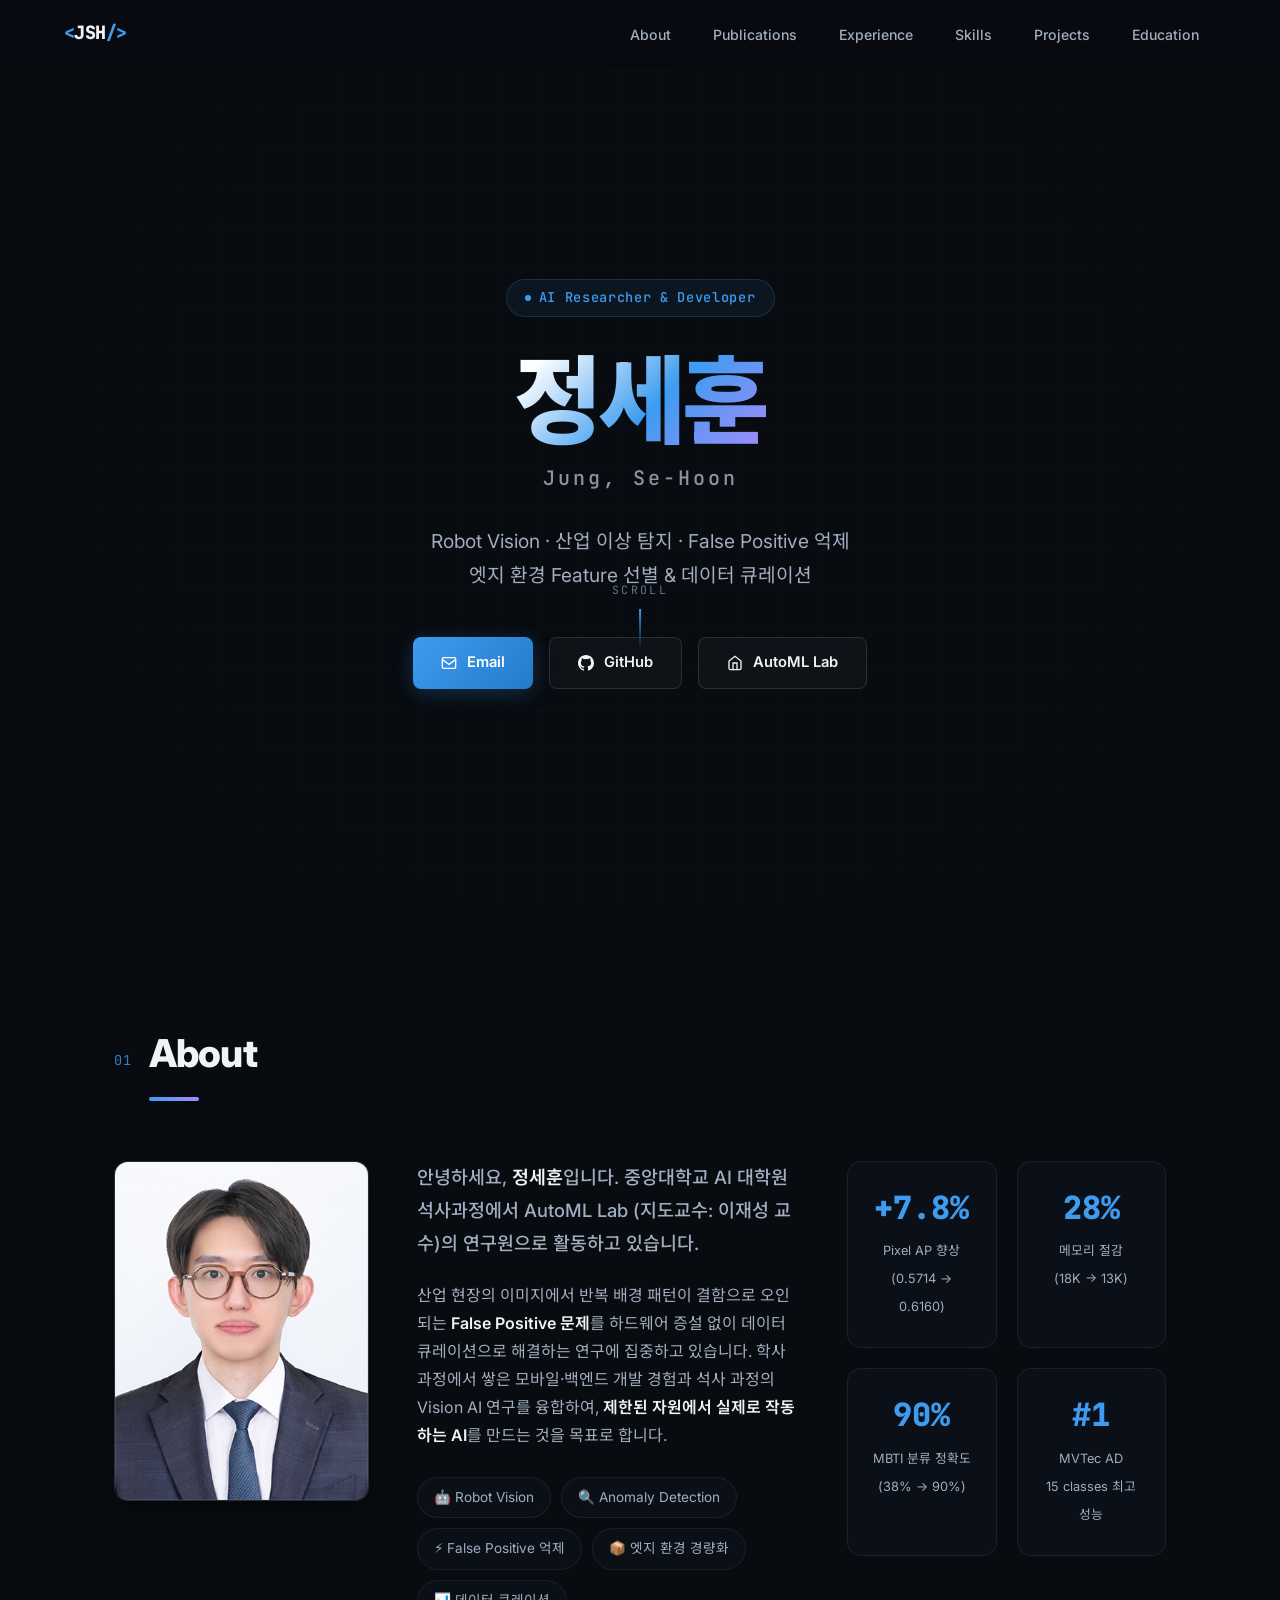
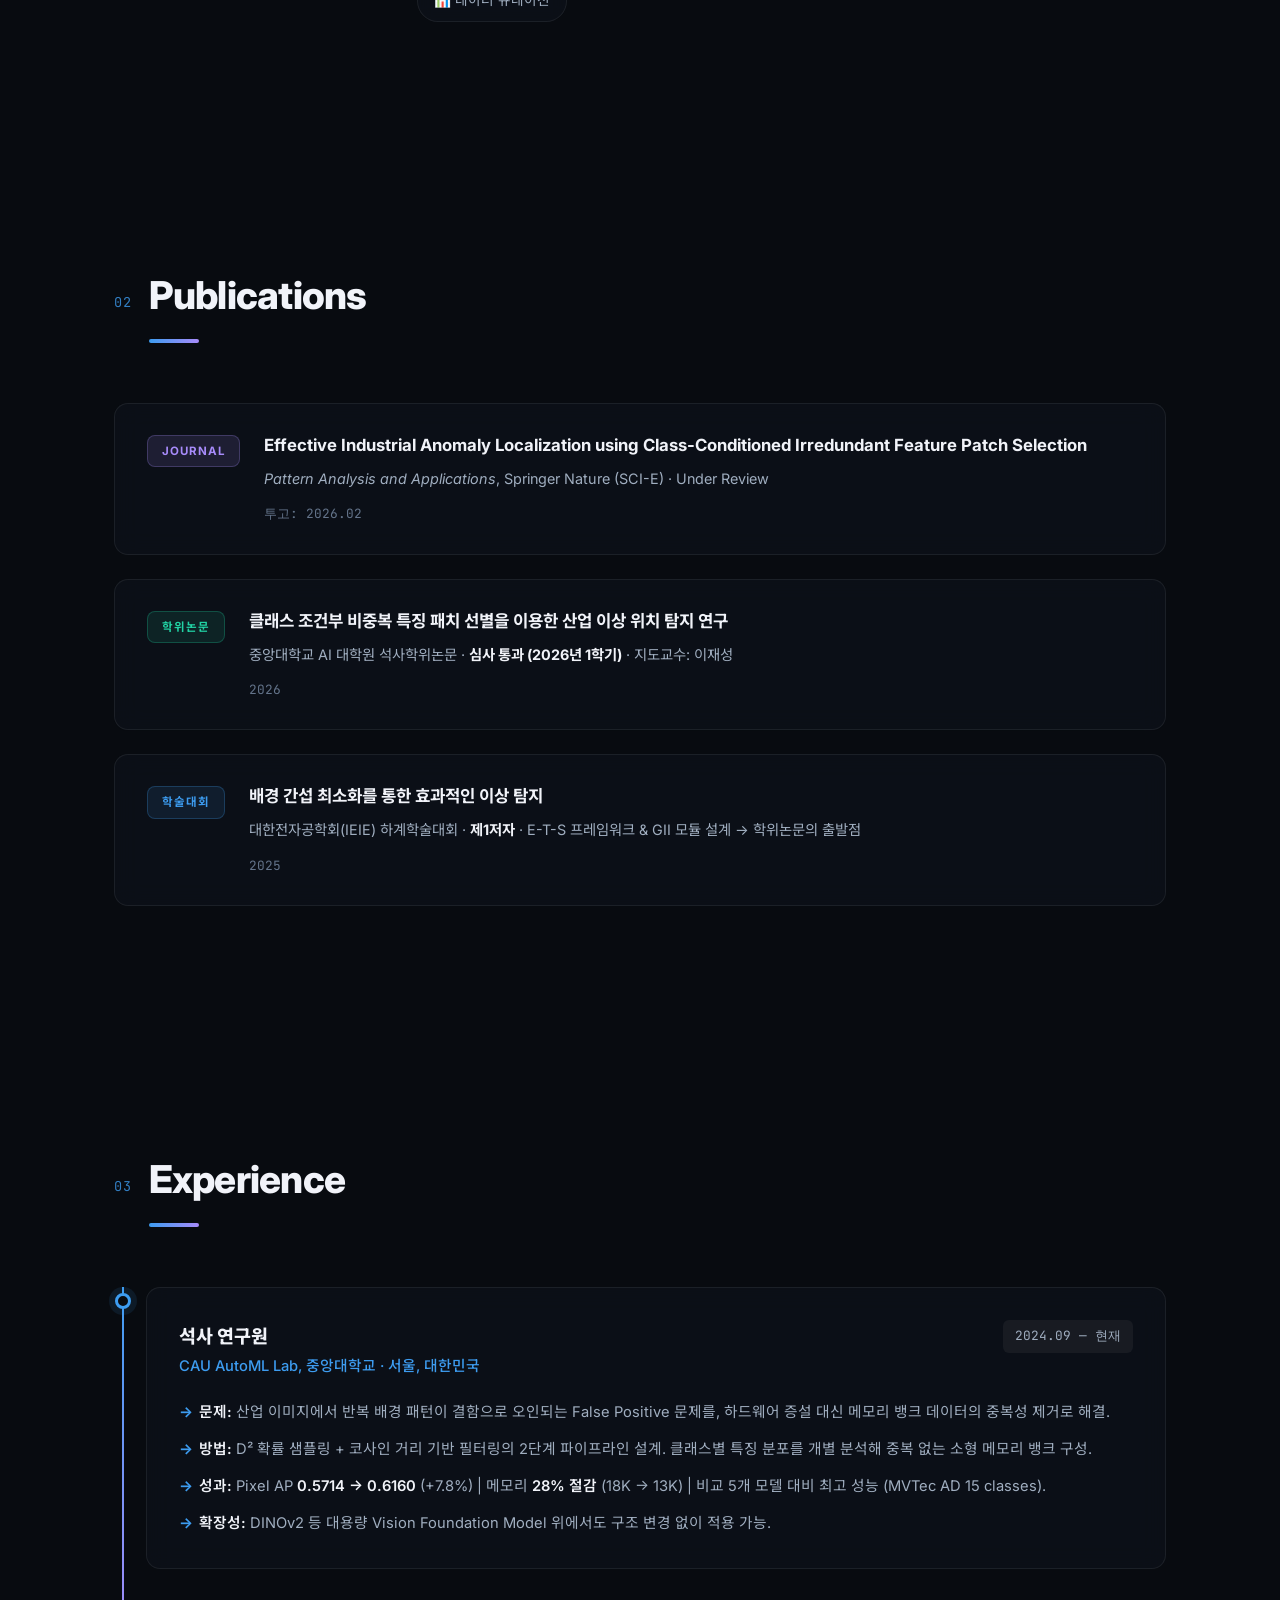
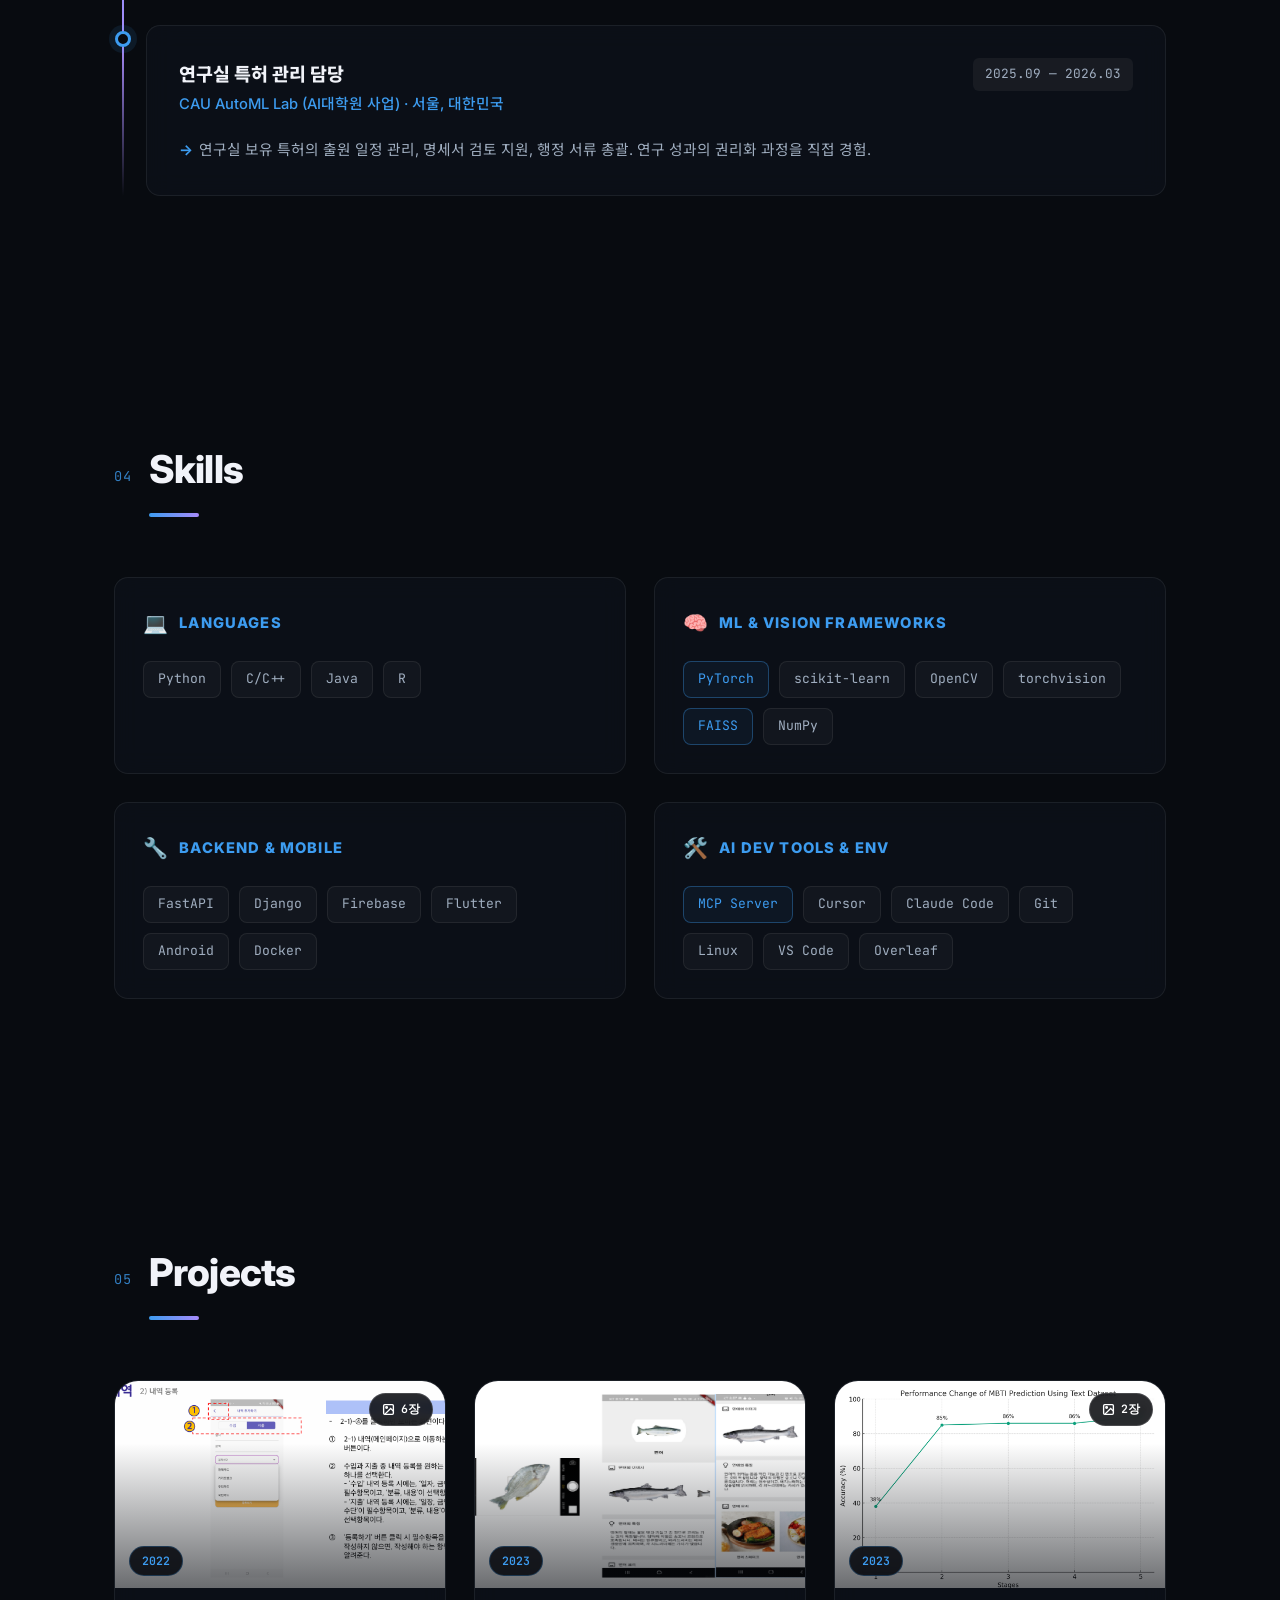
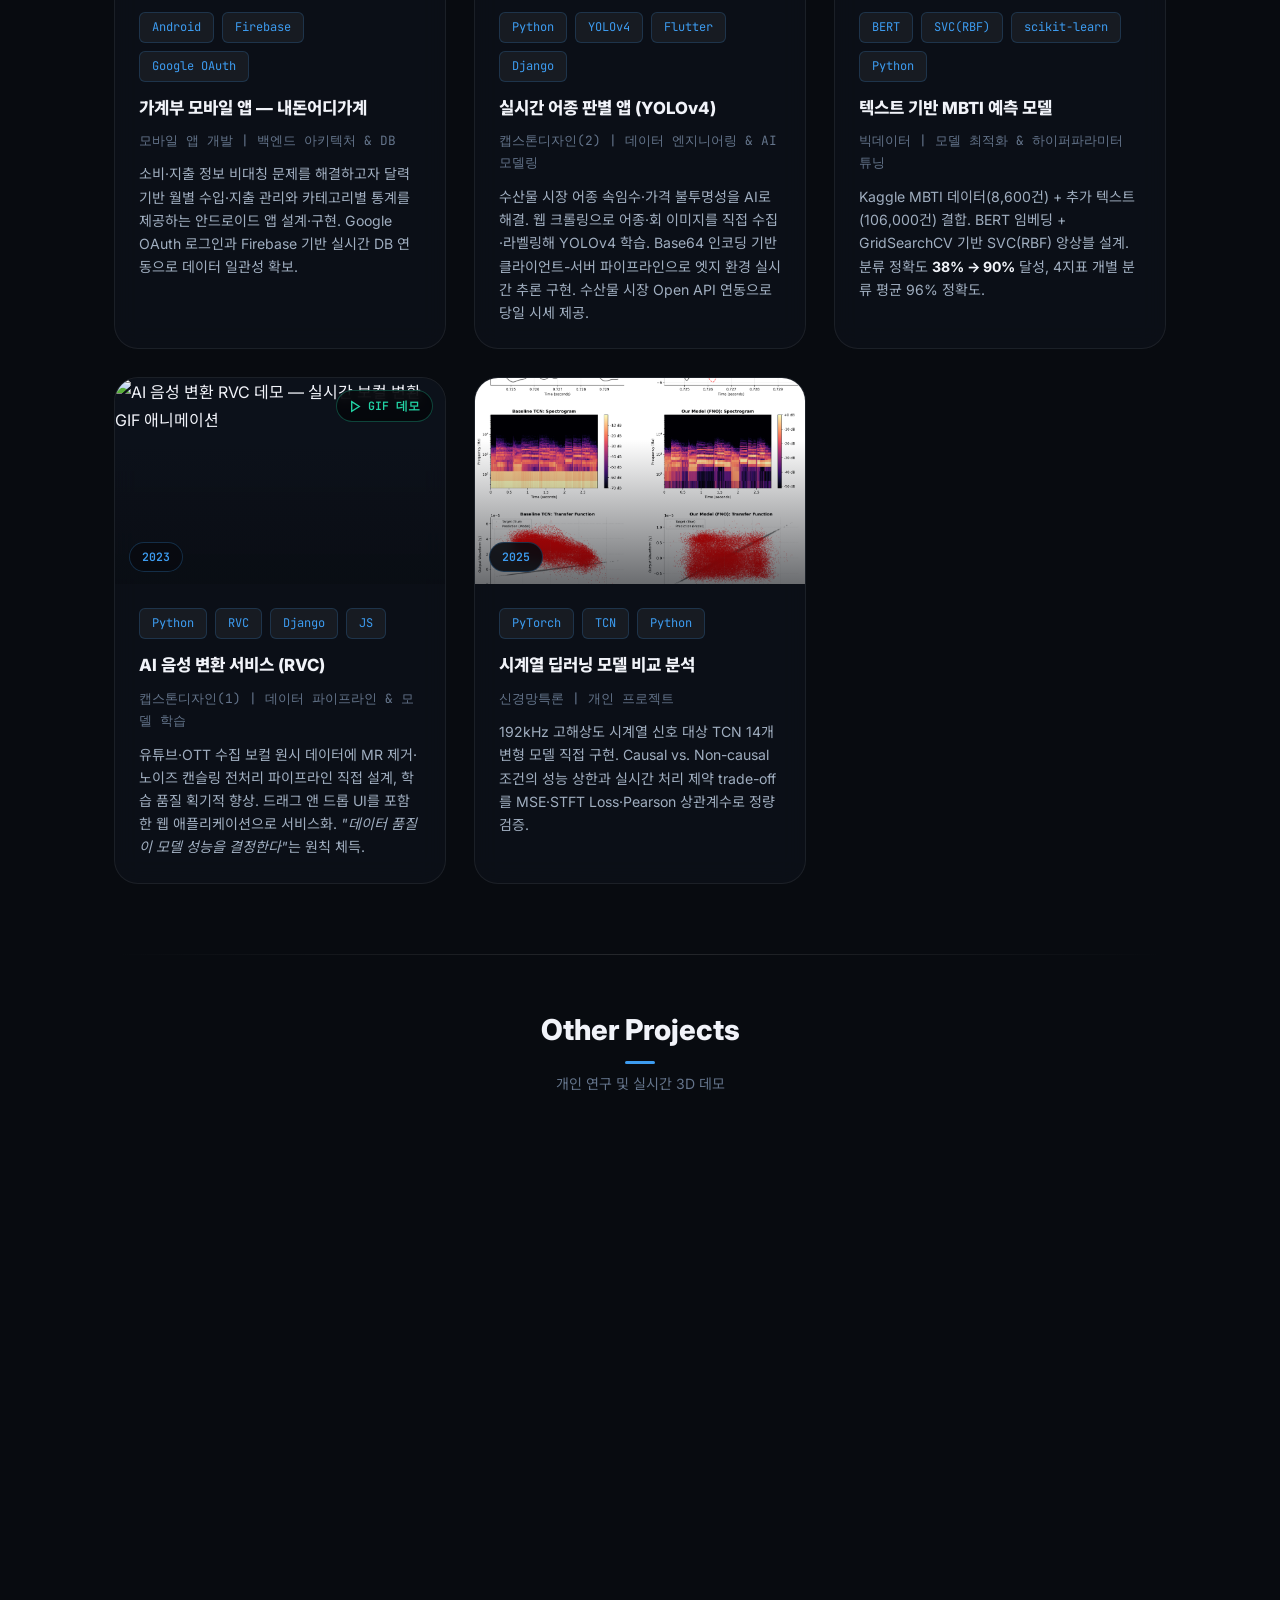
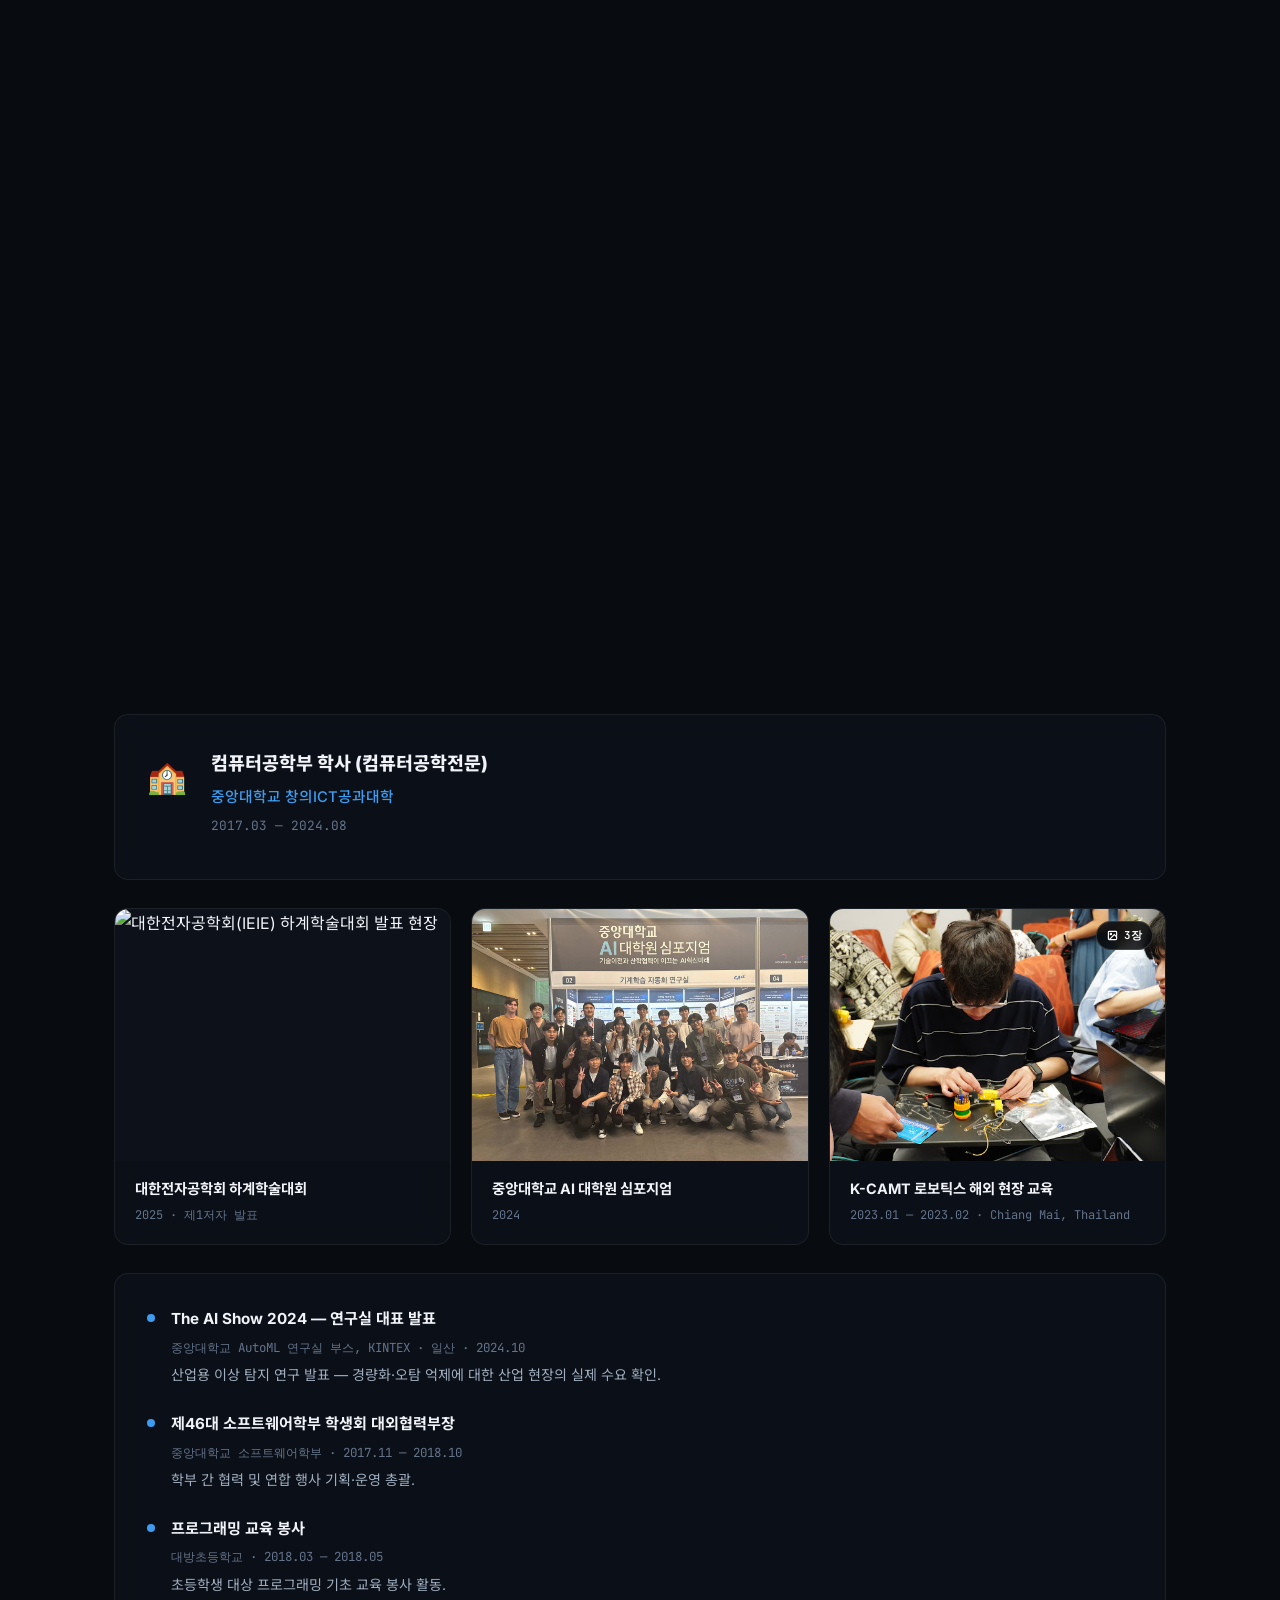
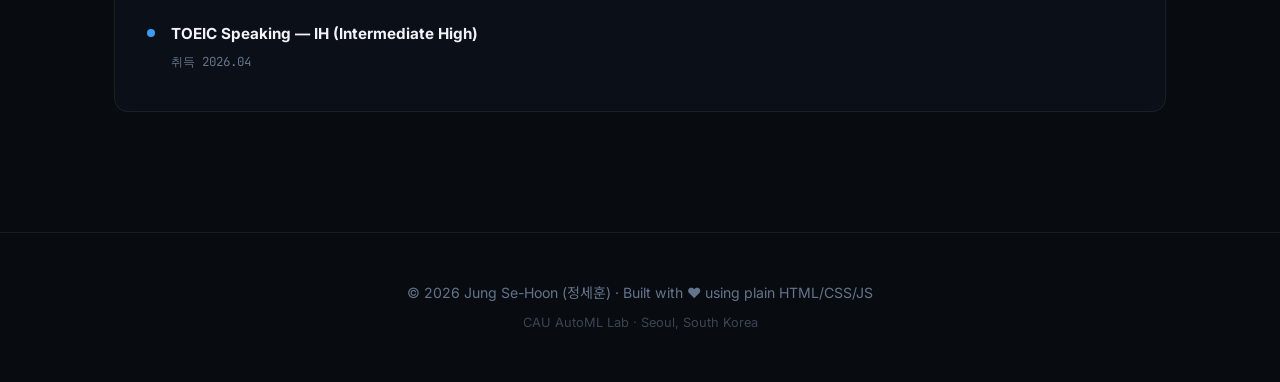
==== commit e5b6c45c: "Layout: Replace ARIA project GIF with lightweight auto-playing HTML5 MP4 video" ====
--- a/index.html
+++ b/index.html
@@ -458,29 +458,35 @@
     <div class="projects-grid other-projects-grid">
       <!-- ── ARIA 디지털 트윈 HMI ── -->
       <article class="project-card featured-other-card" id="project-aria"
-        data-gallery='[
-          {"src":"assets/img/projects/hmi-live.gif","alt":"디지털 트윈 AI 에이전트 3D HMI 실시간 데모 (R3F)","type":"gif"}
-        ]'
-        aria-label="디지털 트윈 3D 이상 탐지 HMI (ARIA) — 3D 실시간 GIF 데모">
-        <div class="project-img-wrap gif-card" role="button" tabindex="0" aria-label="GIF 데모 실행하기">
-          <img src="assets/img/projects/hmi-live.gif"
-               alt="디지털 트윈 3D 이상 탐지 HMI (ARIA) — 3D 가상 공정 라인 모니터링 및 실시간 GPU 텔레메트리 연동 GIF"
-               class="project-img project-gif" loading="lazy" />
+        aria-label="ARIA — 산업용 실시간 비전·HMI 시스템">
+        <div class="project-img-wrap" style="aspect-ratio: 16 / 10;">
+          <video autoplay loop muted playsinline preload="none"
+                 poster="https://raw.githubusercontent.com/JUNGSEHOON-AutoML/Aria-virual-industrial/main/docs/images/hmi_capture_gpu.png"
+                 class="project-img"
+                 style="width:100%; height:100%; object-fit: cover; display:block;">
+            <source src="https://raw.githubusercontent.com/JUNGSEHOON-AutoML/Aria-virual-industrial/main/docs/images/hmi_live.mp4" type="video/mp4">
+          </video>
           <div class="project-overlay" aria-hidden="true"></div>
           <span class="project-year-badge">2026</span>
           <span class="photo-count-badge gif-badge" aria-hidden="true">
             <svg width="13" height="13" viewBox="0 0 24 24" fill="none" stroke="currentColor" stroke-width="2.5" aria-hidden="true"><polygon points="5 3 19 12 5 21 5 3"/></svg>
-            GIF 데모
+            실시간 데모
           </span>
-          <div class="gallery-hint" aria-hidden="true">클릭해서 크게 보기</div>
         </div>
         <div class="project-body">
           <div class="project-tags">
-            <span class="ptag">React / R3F</span><span class="ptag">FastAPI</span><span class="ptag">FastAPI WebSockets</span><span class="ptag">DINO / PatchCore</span>
-          </div>
-          <h3 class="project-title">디지털 트윈 3D 이상 탐지 HMI (ARIA)</h3>
-          <p class="project-type">개인 프로젝트 | Full-Stack &amp; 데이터 파이프라인</p>
-          <p class="project-desc">가상 공정 라인의 이상 탐지 및 실시간 모니터링을 위한 3D HMI 대시보드 시스템. DINO+PatchCore 모델 기반 31.5 fps 이상 탐지 FastAPI 백엔드와 React Three Fiber 기반 3D 웹 뷰를 연동하고, GPU/메모리 텔레메트리를 WebSocket으로 실시간 스트리밍 시각화 구현. (GitHub: <a href="https://github.com/JUNGSEHOON-AutoML/Aria-virual-industrial" target="_blank" rel="noopener noreferrer">Aria-virual-industrial</a>)</p>
+            <span class="ptag">Python</span><span class="ptag">Computer Vision</span><span class="ptag">Real-time HMI</span><span class="ptag">Docker</span>
+          </div>
+          <h3 class="project-title">ARIA — 산업용 실시간 비전·HMI 시스템</h3>
+          <p class="project-type">개인/팀 프로젝트 · 엔드투엔드 시스템 설계</p>
+          <p class="project-desc">
+            산업 현장의 설비 상태를 실시간으로 감지·시각화하는 비전 기반 HMI 시스템.
+            실시간 추론 파이프라인과 라이브 HMI 대시보드를 하드웨어·서버·프론트엔드까지
+            Docker로 통합해 엔드투엔드로 설계했다.
+          </p>
+          <a class="btn btn-outline" style="padding: 6px 14px; font-size: 0.8rem; margin-top: 12px; display: inline-flex; width: fit-content;"
+             href="https://github.com/JUNGSEHOON-AutoML/Aria-virual-industrial"
+             target="_blank" rel="noopener noreferrer">GitHub 저장소 →</a>
         </div>
       </article>
     </div>
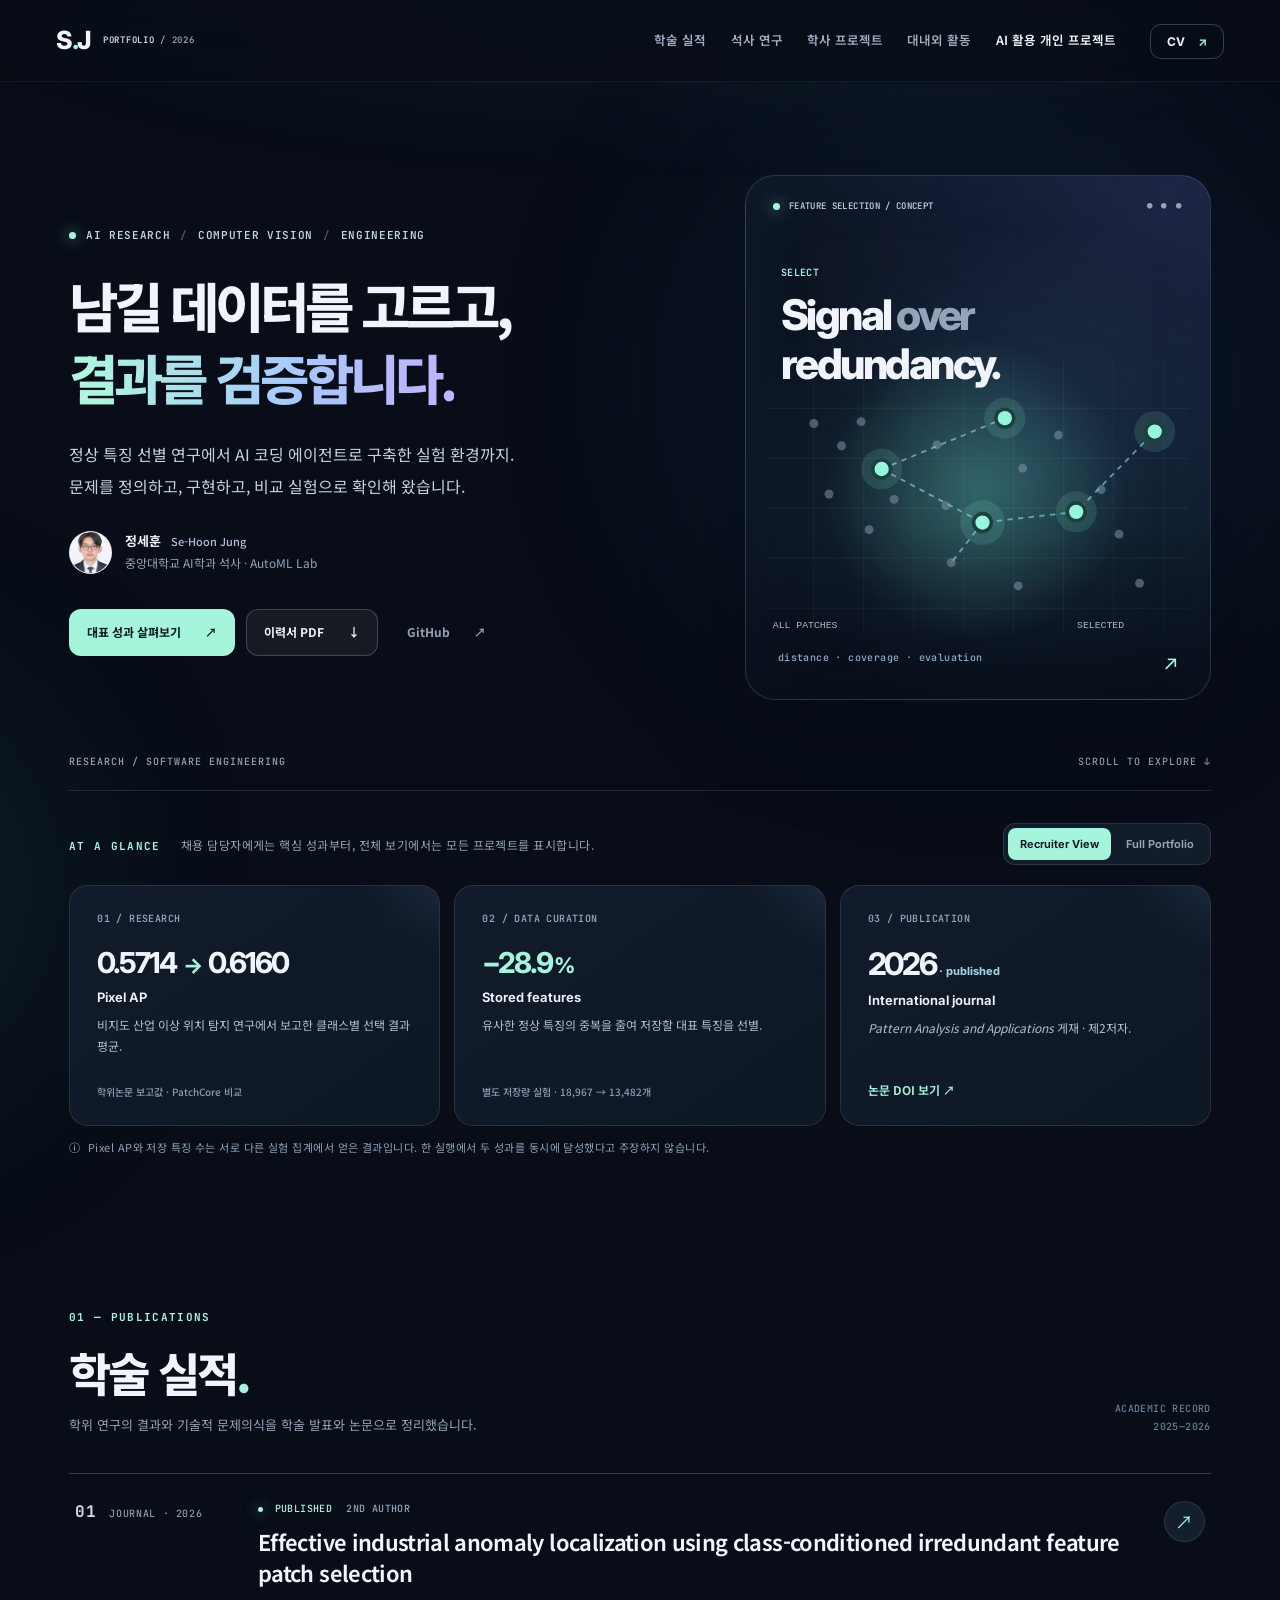
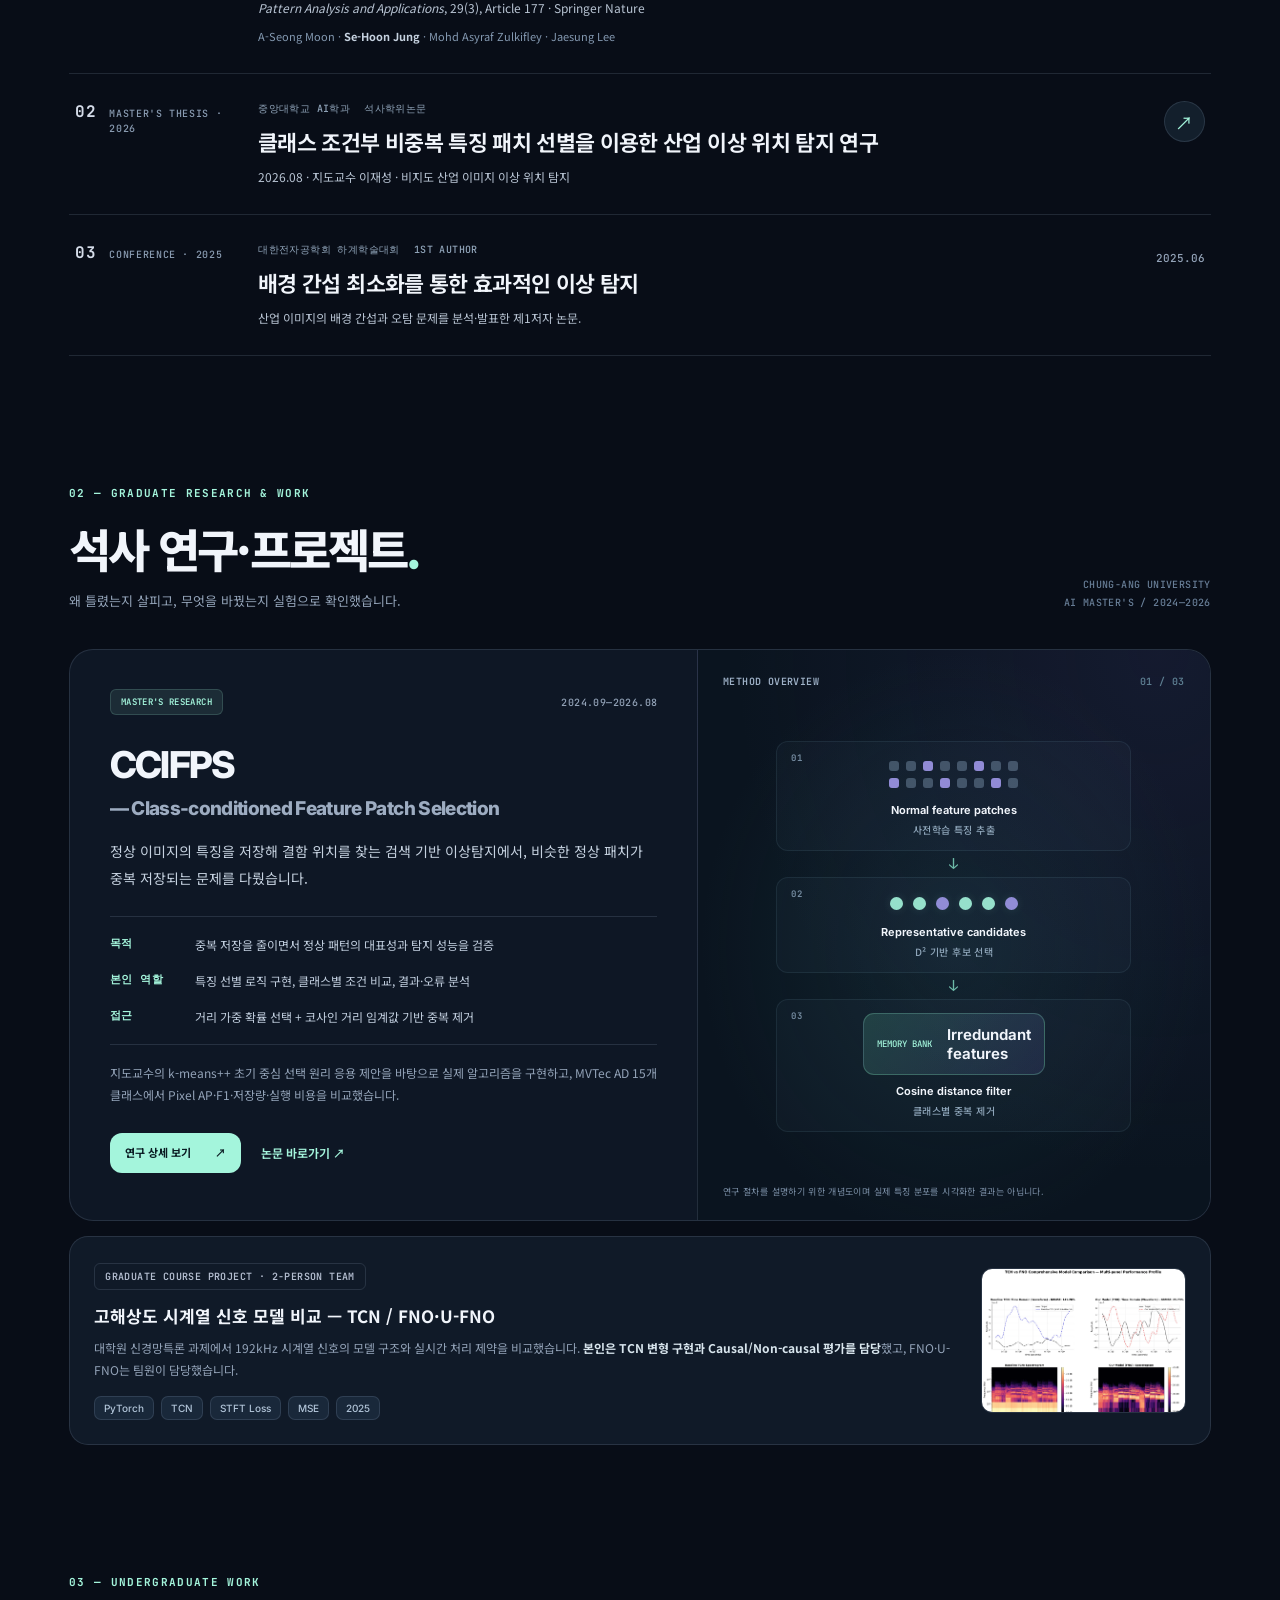
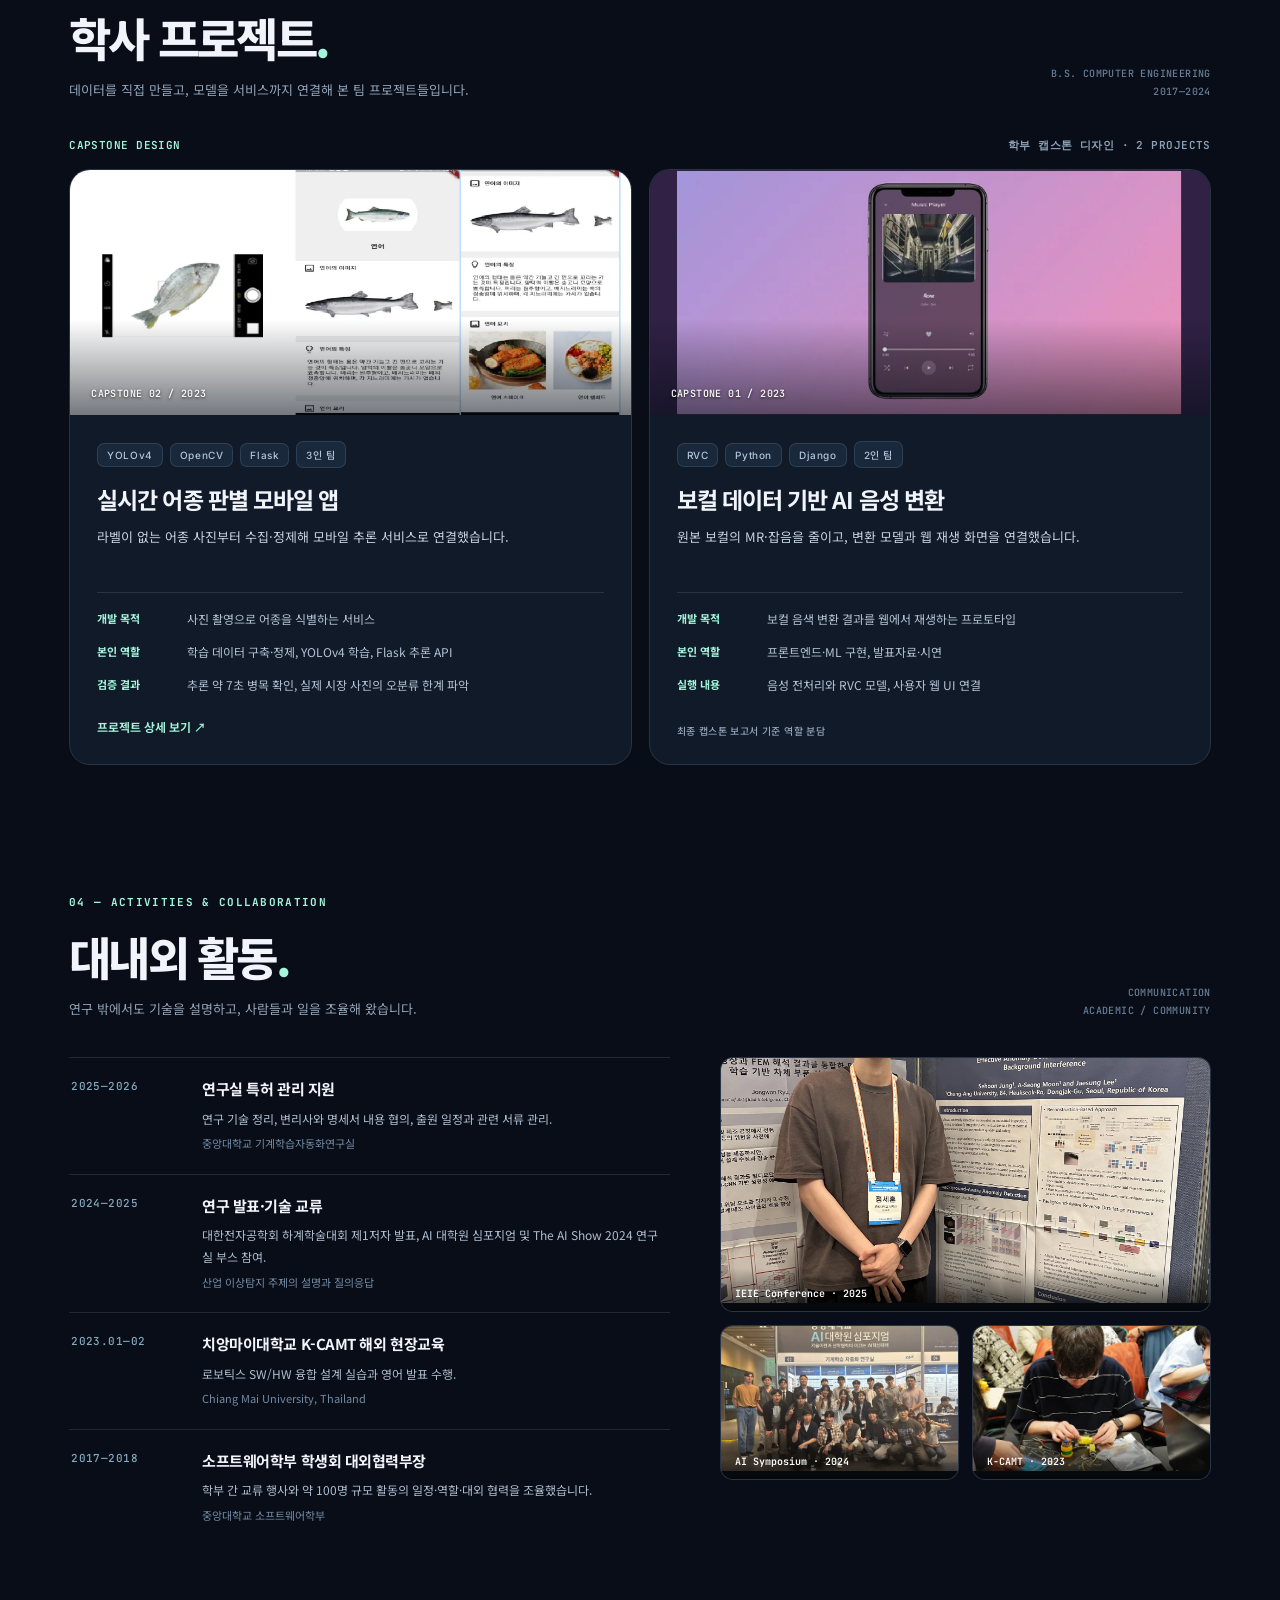
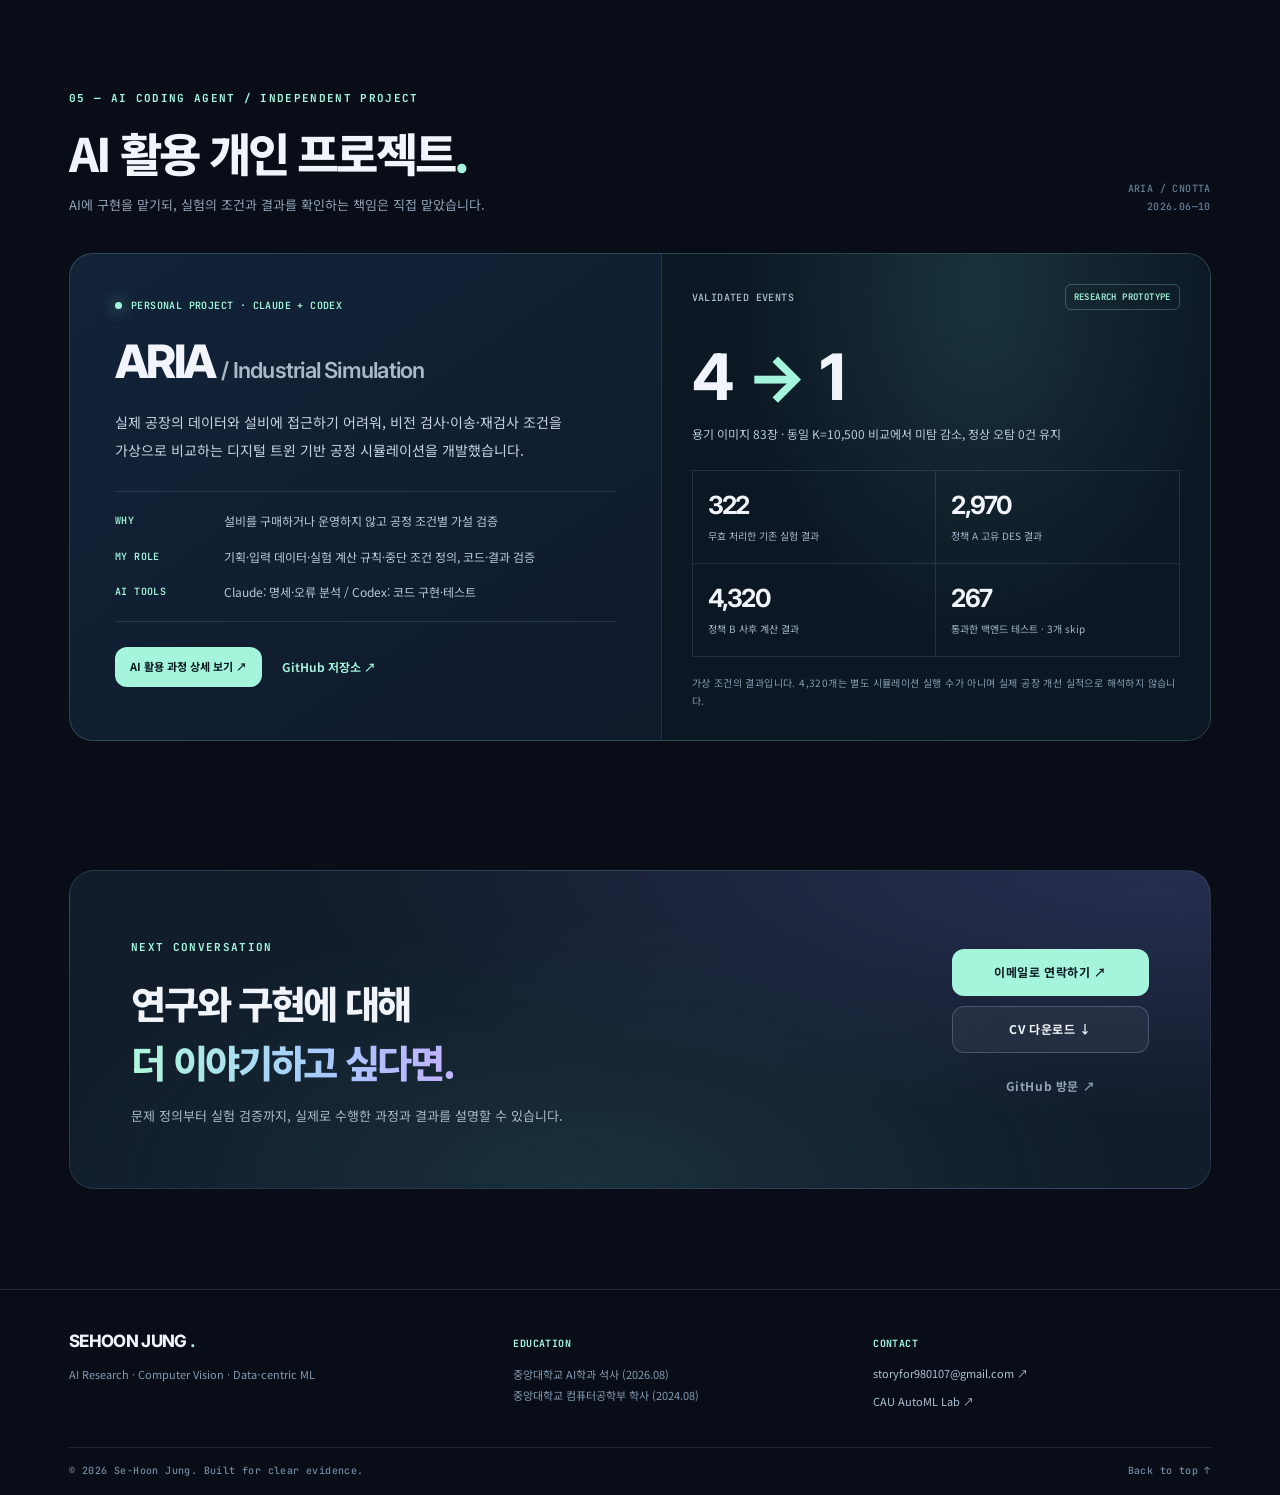
==== commit 95d6167d: "Update portfolio with research details and refreshed design" ====
--- a/index.html
+++ b/index.html
@@ -1,635 +1,145 @@
-<!DOCTYPE html>
-<html lang="ko">
+<!doctype html>
+<html lang="ko" data-view="recruiter">
 <head>
-  <meta charset="UTF-8" />
-  <meta name="viewport" content="width=device-width, initial-scale=1.0" />
-  <title>Jung Se-Hoon | AI Researcher &amp; Developer</title>
-
-  <!-- SEO -->
-  <meta name="description" content="정세훈(Jung Se-Hoon) — 중앙대학교 AI 대학원 석사과정. Robot Vision, 산업 이상 탐지, False Positive 억제, 엣지 환경 경량화 연구." />
-  <meta name="keywords" content="Jung Se-Hoon, 정세훈, AI, Computer Vision, Anomaly Detection, Machine Learning, Portfolio, Chung-Ang University" />
-  <meta name="author" content="Jung Se-Hoon" />
-  <meta name="robots" content="index, follow" />
-  <link rel="canonical" href="https://jungsehoon-automl.github.io/JUNGSEHOON/" />
-
-  <!-- Open Graph -->
-  <meta property="og:type"        content="website" />
-  <meta property="og:url"         content="https://jungsehoon-automl.github.io/JUNGSEHOON/" />
-  <meta property="og:title"       content="Jung Se-Hoon | AI Researcher &amp; Developer" />
-  <meta property="og:description" content="Robot Vision · 산업 이상 탐지 · False Positive 억제 · 엣지 환경 Feature 선별 &amp; 데이터 큐레이션" />
-  <meta property="og:image"       content="https://jungsehoon-automl.github.io/JUNGSEHOON/assets/img/events/ieie-conference.jpg" />
-
-  <!-- Twitter Card -->
-  <meta name="twitter:card"        content="summary_large_image" />
-  <meta name="twitter:title"       content="Jung Se-Hoon | AI Researcher &amp; Developer" />
-  <meta name="twitter:description" content="Robot Vision · 산업 이상 탐지 · False Positive 억제 연구" />
-  <meta name="twitter:image"       content="https://jungsehoon-automl.github.io/JUNGSEHOON/assets/img/events/ieie-conference.jpg" />
-
-  <!-- Google Fonts -->
-  <link rel="preconnect" href="https://fonts.googleapis.com" />
-  <link rel="preconnect" href="https://fonts.gstatic.com" crossorigin />
-  <link href="https://fonts.googleapis.com/css2?family=Inter:wght@300;400;500;600;700;800&family=JetBrains+Mono:wght@400;500;600&family=Noto+Sans+KR:wght@300;400;500;700&display=swap" rel="stylesheet" />
-
-  <link rel="stylesheet" href="style.css" />
+  <meta charset="utf-8">
+  <meta name="viewport" content="width=device-width,initial-scale=1">
+  <meta name="theme-color" content="#070d17">
+  <meta name="description" content="정세훈 · AI Research & Computer Vision. 국제학술지, 석사 연구, 학사 캡스톤, AI 코딩 에이전트 활용 개인 프로젝트를 검증된 근거와 함께 소개합니다.">
+  <meta property="og:type" content="website">
+  <meta property="og:title" content="Se-Hoon Jung · AI Research Portfolio">
+  <meta property="og:description" content="남길 데이터를 고르고, 결과를 검증합니다. AI Research · Data-centric Computer Vision · Experimental Validation">
+  <meta property="og:url" content="https://jungsehoon-automl.github.io/JUNGSEHOON/">
+  <meta property="og:image" content="https://jungsehoon-automl.github.io/JUNGSEHOON/assets/img/profile.webp">
+  <meta name="twitter:card" content="summary">
+  <link rel="canonical" href="https://jungsehoon-automl.github.io/JUNGSEHOON/">
+  <link rel="icon" href="assets/favicon.svg" type="image/svg+xml">
+  <link rel="preconnect" href="https://fonts.googleapis.com">
+  <link rel="preconnect" href="https://fonts.gstatic.com" crossorigin>
+  <link href="https://fonts.googleapis.com/css2?family=DM+Sans:wght@400;500;600;700;800&family=Inter:wght@400;500;600;700;800&family=JetBrains+Mono:wght@400;500;600&family=Noto+Sans+KR:wght@400;500;600;700;800;900&display=swap" rel="stylesheet">
+  <link rel="stylesheet" href="style.css">
+  <script defer src="script.js"></script>
+  <title>Se-Hoon Jung | AI Research · Selected Work</title>
 </head>
 <body>
+  <a class="skip-link" href="#main">본문 바로가기</a>
+  <div class="ambient ambient-one" aria-hidden="true"></div>
+  <div class="ambient ambient-two" aria-hidden="true"></div>
+  <div id="scroll-indicator" aria-hidden="true"></div>
+  <header class="site-header" id="top">
+    <div class="nav-container">
+      <a href="#top" class="brand" aria-label="정세훈 포트폴리오 처음으로"><span class="brand-mark">S<span class="brand-dot">.</span>J</span><span class="brand-caption">PORTFOLIO <span class="subtle">/ 2026</span></span></a>
+      <button type="button" class="mobile-menu-toggle" id="menu-toggle" aria-expanded="false" aria-controls="main-nav" aria-label="메뉴 열기"><span></span><span></span><span></span></button>
+      <nav class="main-nav" id="main-nav" aria-label="사이트 메뉴">
+        <a href="#publications">학술 실적</a>
+        <a href="#graduate">석사 연구</a>
+        <a href="#undergraduate">학사 프로젝트</a>
+        <a href="#activities">대내외 활동</a>
+        <a href="#agent-project">AI 활용 개인 프로젝트</a>
+      </nav>
+      <div class="nav-actions">
+        <a class="nav-cv" href="assets/resume.pdf" download="Sehoon_Jung_Resume.pdf">CV <span aria-hidden="true">↗</span></a>
+      </div>
+    </div>
+  </header>
 
-<!-- Scroll Progress Bar -->
-<div id="scroll-progress" aria-hidden="true"></div>
-<div class="noise-overlay" aria-hidden="true"></div>
-
-<!-- ══════════ LIGHTBOX MODAL ══════════ -->
-<div id="lightbox" class="lightbox" role="dialog" aria-modal="true" aria-label="이미지 갤러리" hidden>
-  <button class="lb-close" id="lb-close" aria-label="닫기">
-    <svg width="24" height="24" viewBox="0 0 24 24" fill="none" stroke="currentColor" stroke-width="2.5" aria-hidden="true"><line x1="18" y1="6" x2="6" y2="18"/><line x1="6" y1="6" x2="18" y2="18"/></svg>
-  </button>
-  <button class="lb-arrow lb-prev" id="lb-prev" aria-label="이전 이미지">
-    <svg width="28" height="28" viewBox="0 0 24 24" fill="none" stroke="currentColor" stroke-width="2.5" aria-hidden="true"><polyline points="15 18 9 12 15 6"/></svg>
-  </button>
-  <div class="lb-inner">
-    <div class="lb-media-wrap" id="lb-media-wrap">
-      <!-- img or video injected by JS -->
-    </div>
-    <div class="lb-info" id="lb-info">
-      <p class="lb-caption" id="lb-caption"></p>
-      <p class="lb-counter" id="lb-counter"></p>
-    </div>
-    <div class="lb-thumbs" id="lb-thumbs"></div>
-  </div>
-  <button class="lb-arrow lb-next" id="lb-next" aria-label="다음 이미지">
-    <svg width="28" height="28" viewBox="0 0 24 24" fill="none" stroke="currentColor" stroke-width="2.5" aria-hidden="true"><polyline points="9 18 15 12 9 6"/></svg>
-  </button>
-</div>
-<div class="lb-backdrop" id="lb-backdrop"></div>
-
-<!-- ══════════ NAVIGATION ══════════ -->
-<nav id="navbar" aria-label="Main navigation">
-  <div class="nav-inner">
-    <a href="#hero" class="nav-logo" id="nav-logo-link">
-      <span class="logo-bracket">&lt;</span>JSH<span class="logo-bracket">/&gt;</span>
-    </a>
-    <button class="hamburger" id="hamburger-btn" aria-label="Toggle navigation menu" aria-expanded="false">
-      <span></span><span></span><span></span>
-    </button>
-    <ul class="nav-links" id="nav-links" role="menubar">
-      <li role="none"><a href="#about"        role="menuitem" id="nav-about">About</a></li>
-      <li role="none"><a href="#publications" role="menuitem" id="nav-pub">Publications</a></li>
-      <li role="none"><a href="#experience"   role="menuitem" id="nav-exp">Experience</a></li>
-      <li role="none"><a href="#skills"       role="menuitem" id="nav-skills">Skills</a></li>
-      <li role="none"><a href="#projects"     role="menuitem" id="nav-projects">Projects</a></li>
-      <li role="none"><a href="#education"    role="menuitem" id="nav-edu">Education</a></li>
-
-    </ul>
-  </div>
-</nav>
-
-<!-- ══════════ HERO ══════════ -->
-<section id="hero" aria-label="Hero introduction">
-  <div class="hero-bg-grid" aria-hidden="true"></div>
-  <div class="hero-glow hero-glow-1" aria-hidden="true"></div>
-  <div class="hero-glow hero-glow-2" aria-hidden="true"></div>
-  <div class="hero-content">
-    <div class="hero-tag" id="hero-tag">
-      <span class="tag-dot" aria-hidden="true"></span>AI Researcher &amp; Developer
-    </div>
-    <h1 class="hero-name" id="hero-name">
-      <span class="name-ko">정세훈</span>
-      <span class="name-en">Jung, Se-Hoon</span>
-    </h1>
-    <p class="hero-sub" id="hero-subtitle">
-      Robot Vision · 산업 이상 탐지 · False Positive 억제<br />
-      엣지 환경 Feature 선별 &amp; 데이터 큐레이션
-    </p>
-    <div class="hero-links" id="hero-links">
-      <a href="mailto:storyfor980107@gmail.com" class="btn btn-primary" id="hero-email-btn">
-        <svg width="16" height="16" viewBox="0 0 24 24" fill="none" stroke="currentColor" stroke-width="2" aria-hidden="true"><rect x="2" y="4" width="20" height="16" rx="2"/><path d="m2 7 10 7 10-7"/></svg>
-        Email
-      </a>
-      <a href="https://github.com/JUNGSEHOON-AutoML" target="_blank" rel="noopener noreferrer" class="btn btn-outline" id="hero-github-btn">
-        <svg width="16" height="16" viewBox="0 0 24 24" fill="currentColor" aria-hidden="true"><path d="M12 0C5.37 0 0 5.37 0 12c0 5.3 3.44 9.8 8.2 11.39.6.11.82-.26.82-.58v-2.03c-3.34.73-4.04-1.61-4.04-1.61-.54-1.38-1.33-1.75-1.33-1.75-1.09-.74.08-.73.08-.73 1.2.08 1.84 1.24 1.84 1.24 1.07 1.83 2.8 1.3 3.49 1 .1-.78.42-1.3.76-1.6-2.67-.3-5.47-1.33-5.47-5.93 0-1.31.47-2.38 1.24-3.22-.12-.3-.54-1.52.12-3.18 0 0 1.01-.32 3.3 1.23a11.5 11.5 0 0 1 3-.4c1.02 0 2.04.14 3 .4 2.29-1.55 3.3-1.23 3.3-1.23.66 1.66.24 2.88.12 3.18.77.84 1.24 1.91 1.24 3.22 0 4.61-2.81 5.63-5.48 5.92.43.37.81 1.1.81 2.22v3.29c0 .32.22.7.83.58C20.56 21.8 24 17.3 24 12c0-6.63-5.37-12-12-12z"/></svg>
-        GitHub
-      </a>
-      <a href="http://ml.cau.ac.kr" target="_blank" rel="noopener noreferrer" class="btn btn-outline" id="hero-lab-btn">
-        <svg width="16" height="16" viewBox="0 0 24 24" fill="none" stroke="currentColor" stroke-width="2" aria-hidden="true"><path d="M3 9l9-7 9 7v11a2 2 0 0 1-2 2H5a2 2 0 0 1-2-2z"/><polyline points="9 22 9 12 15 12 15 22"/></svg>
-        AutoML Lab
-      </a>
-    </div>
-    <div class="hero-scroll-hint" aria-hidden="true">
-      <span>scroll</span>
-      <div class="scroll-line"></div>
-    </div>
-  </div>
-</section>
-
-<!-- ══════════ ABOUT ══════════ -->
-<section id="about" aria-labelledby="about-heading">
-  <div class="container">
-    <div class="section-header">
-      <span class="section-number" aria-hidden="true">01</span>
-      <h2 id="about-heading" class="section-title">About</h2>
-    </div>
-    <div class="about-grid">
-      <div class="about-profile">
-        <div class="profile-avatar-wrap">
-          <img src="assets/img/profile.jpg" alt="정세훈 프로필 사진" class="profile-avatar" />
+  <main id="main">
+    <section class="hero section-wrap" id="hero" aria-labelledby="hero-title">
+      <div class="hero-layout">
+        <div class="hero-copy">
+          <div class="eyebrow"><span class="live-dot"></span> AI RESEARCH <span class="eyebrow-sep">/</span> COMPUTER VISION <span class="eyebrow-sep">/</span> ENGINEERING</div>
+          <h1 id="hero-title">남길 데이터를 고르고,<br><span class="text-gradient">결과를 검증합니다.</span></h1>
+          <p class="hero-lead">정상 특징 선별 연구에서 AI 코딩 에이전트로 구축한 실험 환경까지.<br class="desktop-break"> 문제를 정의하고, 구현하고, 비교 실험으로 확인해 왔습니다.</p>
+          <div class="hero-identity"><div class="hero-avatar"><img src="assets/img/profile.webp" width="48" height="64" alt="정세훈 프로필 사진"></div><div><strong>정세훈 <span class="latin">Se-Hoon Jung</span></strong><span>중앙대학교 AI학과 석사 · AutoML Lab</span></div></div>
+          <div class="hero-cta">
+            <a class="button button-primary" href="#publications">대표 성과 살펴보기 <span aria-hidden="true">↗</span></a>
+            <a class="button button-secondary" href="assets/resume.pdf" download="Sehoon_Jung_Resume.pdf">이력서 PDF <span aria-hidden="true">↓</span></a>
+            <a class="button button-ghost" href="https://github.com/JUNGSEHOON-AutoML" target="_blank" rel="noopener noreferrer">GitHub <span aria-hidden="true">↗</span></a>
+          </div>
+        </div>
+        <div class="hero-art" aria-label="특징 선별과 검증을 표현한 개념적 그래픽">
+          <div class="art-top"><span class="mini-dot"></span><span>FEATURE SELECTION / CONCEPT</span><span class="art-indicator">● ● ●</span></div>
+          <div class="art-intro"><span>SELECT</span><strong>Signal <em>over</em><br>redundancy.</strong></div>
+          <svg class="feature-art" viewBox="0 0 520 340" aria-hidden="true" focusable="false">
+            <defs><linearGradient id="linkGradient" x1="0" y1="0" x2="1" y2="1"><stop stop-color="#b5abff"/><stop offset="1" stop-color="#54e7c9"/></linearGradient><radialGradient id="glowGrad"><stop stop-color="#80ffe2" stop-opacity=".28"/><stop offset="1" stop-color="#80ffe2" stop-opacity="0"/></radialGradient></defs>
+            <circle cx="258" cy="165" r="170" fill="url(#glowGrad)"/>
+            <g stroke="white" stroke-opacity=".06" stroke-width="1"><path d="M24 74H496 M24 130H496 M24 186H496 M24 242H496 M24 298H496 M76 20V324 M132 20V324 M188 20V324 M244 20V324 M300 20V324 M356 20V324 M412 20V324 M468 20V324"/></g>
+            <g fill="#8292aa" opacity=".55"><circle cx="76" cy="91" r="5"/><circle cx="107" cy="116" r="5"/><circle cx="129" cy="89" r="5"/><circle cx="152" cy="142" r="5"/><circle cx="93" cy="170" r="5"/><circle cx="138" cy="210" r="5"/><circle cx="166" cy="176" r="5"/><circle cx="214" cy="115" r="5"/><circle cx="224" cy="183" r="5"/><circle cx="230" cy="247" r="5"/><circle cx="265" cy="202" r="5"/><circle cx="290" cy="85" r="5"/><circle cx="310" cy="141" r="5"/><circle cx="350" cy="104" r="5"/><circle cx="370" cy="190" r="5"/><circle cx="398" cy="165" r="5"/><circle cx="418" cy="215" r="5"/><circle cx="458" cy="100" r="5"/><circle cx="441" cy="270" r="5"/><circle cx="305" cy="273" r="5"/></g>
+            <path d="M152 142L265 202 370 190 458 100 M152 142L290 85 M265 202L230 247" fill="none" stroke="url(#linkGradient)" stroke-width="2" stroke-dasharray="6 6" opacity=".7"/>
+            <g fill="#96f6dd" stroke="#0b2727" stroke-width="4"><circle cx="152" cy="142" r="10"/><circle cx="265" cy="202" r="10"/><circle cx="370" cy="190" r="10"/><circle cx="458" cy="100" r="10"/><circle cx="290" cy="85" r="10"/></g>
+            <g fill="#96f6dd" opacity=".12"><circle cx="152" cy="142" r="23"/><circle cx="265" cy="202" r="25"/><circle cx="370" cy="190" r="23"/><circle cx="458" cy="100" r="23"/><circle cx="290" cy="85" r="23"/></g>
+            <g fill="#aabbd0" font-size="11" font-family="monospace"><text x="30" y="320">ALL PATCHES</text><text x="371" y="320">SELECTED</text></g>
+          </svg>
+          <div class="art-footer"><span>distance · coverage · evaluation</span><span class="arrow-glyph" aria-hidden="true">↗</span></div>
         </div>
       </div>
-      <div class="about-text">
-        <p class="about-intro">
-          안녕하세요, <strong>정세훈</strong>입니다. 중앙대학교 AI 대학원 석사과정에서
-          AutoML Lab (지도교수: 이재성 교수)의 연구원으로 활동하고 있습니다.
-        </p>
-        <p>
-          산업 현장의 이미지에서 반복 배경 패턴이 결함으로 오인되는 <strong>False Positive 문제</strong>를
-          하드웨어 증설 없이 데이터 큐레이션으로 해결하는 연구에 집중하고 있습니다.
-          학사 과정에서 쌓은 모바일·백엔드 개발 경험과 석사 과정의 Vision AI 연구를 융합하여,
-          <strong>제한된 자원에서 실제로 작동하는 AI</strong>를 만드는 것을 목표로 합니다.
-        </p>
-        <div class="interest-tags">
-          <span class="tag">🤖 Robot Vision</span>
-          <span class="tag">🔍 Anomaly Detection</span>
-          <span class="tag">⚡ False Positive 억제</span>
-          <span class="tag">📦 엣지 환경 경량화</span>
-          <span class="tag">📊 데이터 큐레이션</span>
+      <div class="hero-floor"><span>RESEARCH / SOFTWARE ENGINEERING</span><span>SCROLL TO EXPLORE <span aria-hidden="true">↓</span></span></div>
+    </section>
+
+    <section class="proof-section section-wrap" id="highlights" aria-label="대표 성과">
+      <div class="view-toolbar"><div class="toolbar-copy"><span class="micro-label">AT A GLANCE</span><span class="toolbar-caption">채용 담당자에게는 핵심 성과부터, 전체 보기에서는 모든 프로젝트를 표시합니다.</span></div><div class="mode-toggle" role="group" aria-label="포트폴리오 표시 방식"><button type="button" data-view-button="recruiter" aria-pressed="true">Recruiter View</button><button type="button" data-view-button="full" aria-pressed="false">Full Portfolio</button></div></div>
+      <div class="proof-grid">
+        <article class="proof-card"><span class="proof-kicker">01 / RESEARCH</span><div class="proof-value">0.5714 <span>→</span> 0.6160</div><h2>Pixel AP</h2><p>비지도 산업 이상 위치 탐지 연구에서 보고한 클래스별 선택 결과 평균.</p><span class="proof-footnote">학위논문 보고값 · PatchCore 비교</span></article>
+        <article class="proof-card"><span class="proof-kicker">02 / DATA CURATION</span><div class="proof-value accent">−28.9<span>%</span></div><h2>Stored features</h2><p>유사한 정상 특징의 중복을 줄여 저장할 대표 특징을 선별.</p><span class="proof-footnote">별도 저장량 실험 · 18,967 → 13,482개</span></article>
+        <article class="proof-card"><span class="proof-kicker">03 / PUBLICATION</span><div class="proof-value publication-value">2026<span class="proof-small"> · published</span></div><h2>International journal</h2><p><em>Pattern Analysis and Applications</em> 게재 · 제2저자.</p><a href="https://doi.org/10.1007/s10044-026-01762-4" target="_blank" rel="noopener noreferrer" class="text-link proof-link">논문 DOI 보기 <span aria-hidden="true">↗</span></a></article>
+      </div>
+      <p class="evidence-note"><span aria-hidden="true">ⓘ</span> Pixel AP와 저장 특징 수는 서로 다른 실험 집계에서 얻은 결과입니다. 한 실행에서 두 성과를 동시에 달성했다고 주장하지 않습니다.</p>
+    </section>
+
+    <section class="content-section section-wrap" id="publications" aria-labelledby="publication-title">
+      <div class="section-heading"><div><span class="micro-label">01 — PUBLICATIONS</span><h2 id="publication-title">학술 실적<span class="heading-period">.</span></h2><p class="section-summary">학위 연구의 결과와 기술적 문제의식을 학술 발표와 논문으로 정리했습니다.</p></div><span class="section-side-note">ACADEMIC RECORD<br>2025—2026</span></div>
+      <div class="publication-list">
+        <article class="publication-row"><div class="publication-index"><span>01</span><small>JOURNAL · 2026</small></div><div class="publication-main"><div class="pub-topline"><span class="tiny-status"><span class="live-dot"></span> PUBLISHED</span><span>2ND AUTHOR</span></div><h3>Effective industrial anomaly localization using class-conditioned irredundant feature patch selection</h3><p><em>Pattern Analysis and Applications</em>, 29(3), Article 177 · Springer Nature</p><p class="pub-authors">A-Seong Moon · <strong>Se-Hoon Jung</strong> · Mohd Asyraf Zulkifley · Jaesung Lee</p></div><a class="circle-arrow" aria-label="국제학술지 논문 DOI 열기" href="https://doi.org/10.1007/s10044-026-01762-4" target="_blank" rel="noopener noreferrer">↗</a></article>
+        <article class="publication-row"><div class="publication-index"><span>02</span><small>MASTER'S THESIS · 2026</small></div><div class="publication-main"><div class="pub-topline"><span>중앙대학교 AI학과</span><span>석사학위논문</span></div><h3>클래스 조건부 비중복 특징 패치 선별을 이용한 산업 이상 위치 탐지 연구</h3><p>2026.08 · 지도교수 이재성 · 비지도 산업 이미지 이상 위치 탐지</p></div><a class="circle-arrow" aria-label="석사학위논문 DOI 열기" href="https://doi.org/10.23169/cau.000000248490.11052.0285808" target="_blank" rel="noopener noreferrer">↗</a></article>
+        <article class="publication-row"><div class="publication-index"><span>03</span><small>CONFERENCE · 2025</small></div><div class="publication-main"><div class="pub-topline"><span>대한전자공학회 하계학술대회</span><span>1ST AUTHOR</span></div><h3>배경 간섭 최소화를 통한 효과적인 이상 탐지</h3><p>산업 이미지의 배경 간섭과 오탐 문제를 분석·발표한 제1저자 논문.</p></div><div class="publication-nolink" aria-label="학술대회 발표 완료">2025.06</div></article>
+      </div>
+    </section>
+
+    <section class="content-section section-wrap" id="graduate" aria-labelledby="graduate-title">
+      <div class="section-heading"><div><span class="micro-label">02 — GRADUATE RESEARCH & WORK</span><h2 id="graduate-title">석사 연구·프로젝트<span class="heading-period">.</span></h2><p class="section-summary">왜 틀렸는지 살피고, 무엇을 바꿨는지 실험으로 확인했습니다.</p></div><span class="section-side-note">CHUNG-ANG UNIVERSITY<br>AI MASTER'S / 2024—2026</span></div>
+      <article class="research-feature">
+        <div class="research-feature-body"><div class="feature-meta"><span class="type-tag">MASTER'S RESEARCH</span><span>2024.09—2026.08</span></div><h3>CCIFPS <span>— Class-conditioned Feature Patch Selection</span></h3><p class="feature-description">정상 이미지의 특징을 저장해 결함 위치를 찾는 검색 기반 이상탐지에서, 비슷한 정상 패치가 중복 저장되는 문제를 다뤘습니다.</p><div class="research-facts"><div><span class="fact-label">목적</span><p>중복 저장을 줄이면서 정상 패턴의 대표성과 탐지 성능을 검증</p></div><div><span class="fact-label">본인 역할</span><p>특징 선별 로직 구현, 클래스별 조건 비교, 결과·오류 분석</p></div><div><span class="fact-label">접근</span><p>거리 가중 확률 선택 + 코사인 거리 임계값 기반 중복 제거</p></div></div><p class="feature-context">지도교수의 k-means++ 초기 중심 선택 원리 응용 제안을 바탕으로 실제 알고리즘을 구현하고, MVTec AD 15개 클래스에서 Pixel AP·F1·저장량·실행 비용을 비교했습니다.</p><div class="inline-actions"><a class="button button-primary compact" href="projects/ccifps.html">연구 상세 보기 <span aria-hidden="true">↗</span></a><a class="text-link" href="https://doi.org/10.1007/s10044-026-01762-4" target="_blank" rel="noopener noreferrer">논문 바로가기 ↗</a></div></div>
+        <div class="research-feature-visual"><div class="visual-top"><span>METHOD OVERVIEW</span><span class="visual-counter">01 / 03</span></div><div class="pipeline-visual"><div class="pipeline-stage"><span class="pipeline-index">01</span><div class="pipeline-array raw-patches" aria-hidden="true"><i></i><i></i><i></i><i></i><i></i><i></i><i></i><i></i><i></i><i></i><i></i><i></i><i></i><i></i><i></i><i></i></div><strong>Normal feature patches</strong><small>사전학습 특징 추출</small></div><div class="pipeline-divider" aria-hidden="true">↓</div><div class="pipeline-stage"><span class="pipeline-index">02</span><div class="pipeline-array selected-patches" aria-hidden="true"><i></i><i></i><i></i><i></i><i></i><i></i></div><strong>Representative candidates</strong><small>D² 기반 후보 선택</small></div><div class="pipeline-divider" aria-hidden="true">↓</div><div class="pipeline-stage last"><span class="pipeline-index">03</span><div class="final-bank"><span>MEMORY BANK</span><strong>Irredundant<br>features</strong></div><strong>Cosine distance filter</strong><small>클래스별 중복 제거</small></div></div><p class="visual-disclaimer">연구 절차를 설명하기 위한 개념도이며 실제 특징 분포를 시각화한 결과는 아닙니다.</p></div>
+      </article>
+      <article class="graduate-course-card"><div><span class="type-tag ghost-tag">GRADUATE COURSE PROJECT · 2-PERSON TEAM</span><h3>고해상도 시계열 신호 모델 비교 — TCN / FNO·U-FNO</h3><p>대학원 신경망특론 과제에서 192kHz 시계열 신호의 모델 구조와 실시간 처리 제약을 비교했습니다. <strong>본인은 TCN 변형 구현과 Causal/Non-causal 평가를 담당</strong>했고, FNO·U-FNO는 팀원이 담당했습니다.</p><div class="chip-row"><span>PyTorch</span><span>TCN</span><span>STFT Loss</span><span>MSE</span><span>2025</span></div></div><img src="assets/img/projects/tcn-analysis.webp" loading="lazy" alt="시계열 모델 변형 비교 실험의 결과 그래프" width="1700" height="2327"></article>
+    </section>
+
+    <section class="content-section section-wrap" id="undergraduate" aria-labelledby="undergrad-title">
+      <div class="section-heading"><div><span class="micro-label">03 — UNDERGRADUATE WORK</span><h2 id="undergrad-title">학사 프로젝트<span class="heading-period">.</span></h2><p class="section-summary">데이터를 직접 만들고, 모델을 서비스까지 연결해 본 팀 프로젝트들입니다.</p></div><span class="section-side-note">B.S. COMPUTER ENGINEERING<br>2017—2024</span></div>
+      <div class="subsection-label"><span>CAPSTONE DESIGN</span><span>학부 캡스톤 디자인 · 2 PROJECTS</span></div>
+      <div class="capstone-grid">
+        <article class="work-card"><div class="work-image"><img src="assets/img/projects/fish-app.webp" loading="lazy" alt="어종 판별 모바일 앱 결과 화면과 어종 이미지" width="1004" height="537"><span class="work-image-id">CAPSTONE 02 / 2023</span></div><div class="work-body"><div class="project-chips"><span>YOLOv4</span><span>OpenCV</span><span>Flask</span><span>3인 팀</span></div><h3>실시간 어종 판별 모바일 앱</h3><p class="work-lead">라벨이 없는 어종 사진부터 수집·정제해 모바일 추론 서비스로 연결했습니다.</p><dl class="role-summary"><div><dt>개발 목적</dt><dd>사진 촬영으로 어종을 식별하는 서비스</dd></div><div><dt>본인 역할</dt><dd>학습 데이터 구축·정제, YOLOv4 학습, Flask 추론 API</dd></div><div><dt>검증 결과</dt><dd>추론 약 7초 병목 확인, 실제 시장 사진의 오분류 한계 파악</dd></div></dl><a class="text-link" href="projects/fish-app.html">프로젝트 상세 보기 <span aria-hidden="true">↗</span></a></div></article>
+        <article class="work-card"><div class="work-image voice-work-image"><img src="assets/img/projects/rvc-app.webp" loading="lazy" alt="RVC 음색 변환 웹 앱의 음악 재생 화면" width="721" height="350"><span class="work-image-id">CAPSTONE 01 / 2023</span></div><div class="work-body"><div class="project-chips"><span>RVC</span><span>Python</span><span>Django</span><span>2인 팀</span></div><h3>보컬 데이터 기반 AI 음성 변환</h3><p class="work-lead">원본 보컬의 MR·잡음을 줄이고, 변환 모델과 웹 재생 화면을 연결했습니다.</p><dl class="role-summary"><div><dt>개발 목적</dt><dd>보컬 음색 변환 결과를 웹에서 재생하는 프로토타입</dd></div><div><dt>본인 역할</dt><dd>프론트엔드·ML 구현, 발표자료·시연</dd></div><div><dt>실행 내용</dt><dd>음성 전처리와 RVC 모델, 사용자 웹 UI 연결</dd></div></dl><span class="work-muted-note">최종 캡스톤 보고서 기준 역할 분담</span></div></article>
+      </div>
+      <div class="subsection-label team-label"><span>TEAM PROJECTS</span><span>학부 교과·융합 프로젝트</span></div>
+      <div class="undergrad-team-grid">
+        <article class="archive-card"><div class="archive-image"><img src="assets/img/projects/mbti-chart.webp" loading="lazy" alt="MBTI 분류 실험 정확도 변화 그래프" width="619" height="397"></div><div class="archive-copy"><span>2023 · 빅데이터 · 3인 팀</span><h3>텍스트 데이터 기반 MBTI 예측</h3><p>텍스트 전처리와 임베딩·분류 모델 비교를 통해 성격 유형 분류를 실험했습니다.</p><div class="archive-details"><b>목적</b> 텍스트로 MBTI 유형 추정<br><b>수행</b> 데이터 정제, BERT 임베딩·SVC 기반 모델 비교<br><b>결과</b> 교과 과제 내부 평가에서 16유형 정확도 90% 보고</div></div></article>
+        <article class="archive-card"><div class="archive-image"><img src="assets/img/projects/kakeibo.webp" loading="lazy" alt="내돈어디가계 앱 사용자 매뉴얼에 나온 수입 지출 화면" width="1244" height="668"></div><div class="archive-copy"><span>2022 · 모바일 앱 개발 · 4인 팀</span><h3>내돈어디가계 — 가계부 앱</h3><p>달력과 월별 내역으로 수입·지출을 확인할 수 있는 모바일 앱 팀 개발.</p><div class="archive-details"><b>목적</b> 소비 내역 기록 및 카테고리별 조회<br><b>참여</b> 화면·데이터 계층 구현과 기능 문서화<br><b>결과</b> 수입·지출 관리와 달력·통계 화면 구현</div></div></article>
+        <article class="archive-card"><div class="archive-icon" aria-hidden="true"><svg viewBox="0 0 300 180"><g fill="none" stroke="#84b6da" stroke-width="2"><path d="M150 76q-25-29-50 0m100 0q-25-29-50 0"/><circle cx="150" cy="86" r="7" fill="#9df1df" stroke="none"/><path d="M100 122q50-70 100 0 M69 146q81-124 162 0" opacity=".7"/><circle cx="64" cy="50" r="5"/><circle cx="248" cy="50" r="5"/><circle cx="47" cy="130" r="5"/><circle cx="249" cy="142" r="5"/></g></svg></div><div class="archive-copy"><span>학부 · 융합 IoT 설계 · 4인 팀</span><h3>Wi-Fi RSSI 기반 위치 추정</h3><p>수집 위치와 기기에 따라 달라지는 Wi-Fi 신호를 이용한 실내 구역 판별 실험.</p><div class="archive-details"><b>목적</b> Wi-Fi 세기로 실내 9개 구역 구분<br><b>참여</b> RSSI 수집·실험·결과 분석<br><b>한계</b> 중앙 구역 등에서 환경 변화에 따른 오인식 확인</div></div></article>
+      </div>
+    </section>
+
+    <section class="content-section section-wrap" id="activities" aria-labelledby="activity-title">
+      <div class="section-heading"><div><span class="micro-label">04 — ACTIVITIES & COLLABORATION</span><h2 id="activity-title">대내외 활동<span class="heading-period">.</span></h2><p class="section-summary">연구 밖에서도 기술을 설명하고, 사람들과 일을 조율해 왔습니다.</p></div><span class="section-side-note">COMMUNICATION<br>ACADEMIC / COMMUNITY</span></div>
+      <div class="activity-layout">
+        <div class="activity-list">
+          <article class="activity-item"><div class="activity-date">2025—2026</div><div><h3>연구실 특허 관리 지원</h3><p>연구 기술 정리, 변리사와 명세서 내용 협의, 출원 일정과 관련 서류 관리.</p><small>중앙대학교 기계학습자동화연구실</small></div></article>
+          <article class="activity-item"><div class="activity-date">2024—2025</div><div><h3>연구 발표·기술 교류</h3><p>대한전자공학회 하계학술대회 제1저자 발표, AI 대학원 심포지엄 및 The AI Show 2024 연구실 부스 참여.</p><small>산업 이상탐지 주제의 설명과 질의응답</small></div></article>
+          <article class="activity-item"><div class="activity-date">2023.01—02</div><div><h3>치앙마이대학교 K-CAMT 해외 현장교육</h3><p>로보틱스 SW/HW 융합 설계 실습과 영어 발표 수행.</p><small>Chiang Mai University, Thailand</small></div></article>
+          <article class="activity-item"><div class="activity-date">2017—2018</div><div><h3>소프트웨어학부 학생회 대외협력부장</h3><p>학부 간 교류 행사와 약 100명 규모 활동의 일정·역할·대외 협력을 조율했습니다.</p><small>중앙대학교 소프트웨어학부</small></div></article>
+          <article class="activity-item full-only"><div class="activity-date">2018</div><div><h3>초등학생 프로그래밍 교육 봉사</h3><p>프로그래밍 기초 교육을 지원했습니다.</p><small>대방초등학교</small></div></article>
         </div>
+        <div class="activity-media"><figure><img src="assets/img/events/conference.webp" alt="대한전자공학회 하계학술대회 현장에서 포스터를 발표하는 모습" loading="lazy" width="1800" height="1350"><figcaption>IEIE Conference · 2025</figcaption></figure><div class="two-photo-grid"><figure><img src="assets/img/events/symposium.webp" alt="중앙대학교 AI 대학원 심포지엄 단체 사진" loading="lazy" width="1280" height="960"><figcaption>AI Symposium · 2024</figcaption></figure><figure><img src="assets/img/events/chiangmai-robotics.webp" alt="치앙마이 로보틱스 실습 현장" loading="lazy" width="543" height="405"><figcaption>K-CAMT · 2023</figcaption></figure></div></div>
       </div>
-      <div class="about-stats">
-        <div class="stat-card">
-          <span class="stat-value">+7.8%</span>
-          <span class="stat-label">Pixel AP 향상<br />(0.5714 → 0.6160)</span>
-        </div>
-        <div class="stat-card">
-          <span class="stat-value">28%</span>
-          <span class="stat-label">메모리 절감<br />(18K → 13K)</span>
-        </div>
-        <div class="stat-card">
-          <span class="stat-value">90%</span>
-          <span class="stat-label">MBTI 분류 정확도<br />(38% → 90%)</span>
-        </div>
-        <div class="stat-card">
-          <span class="stat-value">#1</span>
-          <span class="stat-label">MVTec AD<br />15 classes 최고 성능</span>
-        </div>
-      </div>
-    </div>
-  </div>
-</section>
+    </section>
 
-<!-- ══════════ PUBLICATIONS ══════════ -->
-<section id="publications" aria-labelledby="pub-heading">
-  <div class="container">
-    <div class="section-header">
-      <span class="section-number" aria-hidden="true">02</span>
-      <h2 id="pub-heading" class="section-title">Publications</h2>
-    </div>
-    <div class="pub-list">
-      <article class="pub-card" id="pub-journal">
-        <div class="pub-badge pub-badge-journal">Journal</div>
-        <div class="pub-content">
-          <h3 class="pub-title">Effective Industrial Anomaly Localization using Class-Conditioned Irredundant Feature Patch Selection</h3>
-          <p class="pub-venue"><em>Pattern Analysis and Applications</em>, Springer Nature (SCI-E) · Under Review</p>
-          <div class="pub-meta"><span class="pub-date">투고: 2026.02</span></div>
-        </div>
-      </article>
-      <article class="pub-card" id="pub-thesis">
-        <div class="pub-badge pub-badge-thesis">학위논문</div>
-        <div class="pub-content">
-          <h3 class="pub-title">클래스 조건부 비중복 특징 패치 선별을 이용한 산업 이상 위치 탐지 연구</h3>
-          <p class="pub-venue">중앙대학교 AI 대학원 석사학위논문 · <strong>심사 통과 (2026년 1학기)</strong> · 지도교수: 이재성</p>
-          <div class="pub-meta"><span class="pub-date">2026</span></div>
-        </div>
-      </article>
-      <article class="pub-card" id="pub-conference">
-        <div class="pub-badge pub-badge-conf">학술대회</div>
-        <div class="pub-content">
-          <h3 class="pub-title">배경 간섭 최소화를 통한 효과적인 이상 탐지</h3>
-          <p class="pub-venue">대한전자공학회(IEIE) 하계학술대회 · <strong>제1저자</strong> · E-T-S 프레임워크 &amp; GII 모듈 설계 → 학위논문의 출발점</p>
-          <div class="pub-meta"><span class="pub-date">2025</span></div>
-        </div>
-      </article>
-    </div>
-  </div>
-</section>
+    <section class="content-section section-wrap independent-section" id="agent-project" aria-labelledby="agent-title">
+      <div class="section-heading"><div><span class="micro-label">05 — AI CODING AGENT / INDEPENDENT PROJECT</span><h2 id="agent-title">AI 활용 개인 프로젝트<span class="heading-period">.</span></h2><p class="section-summary">AI에 구현을 맡기되, 실험의 조건과 결과를 확인하는 책임은 직접 맡았습니다.</p></div><span class="section-side-note">ARIA / CNOTTA<br>2026.06—10</span></div>
+      <div class="agent-feature"><div class="agent-main"><div class="agent-lead-tag"><span class="live-dot"></span> PERSONAL PROJECT · CLAUDE + CODEX</div><h3>ARIA <span>/ Industrial Simulation</span></h3><p class="agent-intro">실제 공장의 데이터와 설비에 접근하기 어려워, 비전 검사·이송·재검사 조건을 가상으로 비교하는 디지털 트윈 기반 공정 시뮬레이션을 개발했습니다.</p><div class="agent-roles"><div><span>WHY</span><p>설비를 구매하거나 운영하지 않고 공정 조건별 가설 검증</p></div><div><span>MY ROLE</span><p>기획·입력 데이터·실험 계산 규칙·중단 조건 정의, 코드·결과 검증</p></div><div><span>AI TOOLS</span><p>Claude: 명세·오류 분석 / Codex: 코드 구현·테스트</p></div></div><div class="agent-links"><a class="button button-primary compact" href="projects/aria.html">AI 활용 과정 상세 보기 ↗</a><a class="text-link" href="https://github.com/JUNGSEHOON-AutoML/Aria-virual-industrial" target="_blank" rel="noopener noreferrer">GitHub 저장소 ↗</a></div></div><div class="agent-proof"><div class="agent-proof-head"><span>VALIDATED EVENTS</span><span class="agent-proof-badge">RESEARCH PROTOTYPE</span></div><div class="agent-metric"><strong>4 <span>→</span> 1</strong><p>용기 이미지 83장 · 동일 K=10,500 비교에서 미탐 감소, 정상 오탐 0건 유지</p></div><div class="agent-proof-grid"><div><strong>322</strong><span>무효 처리한 기존 실험 결과</span></div><div><strong>2,970</strong><span>정책 A 고유 DES 결과</span></div><div><strong>4,320</strong><span>정책 B 사후 계산 결과</span></div><div><strong>267</strong><span>통과한 백엔드 테스트 · 3개 skip</span></div></div><p class="agent-boundary">가상 조건의 결과입니다. 4,320개는 별도 시뮬레이션 실행 수가 아니며 실제 공장 개선 실적으로 해석하지 않습니다.</p></div></div>
+    </section>
 
-<!-- ══════════ EXPERIENCE ══════════ -->
-<section id="experience" aria-labelledby="exp-heading">
-  <div class="container">
-    <div class="section-header">
-      <span class="section-number" aria-hidden="true">03</span>
-      <h2 id="exp-heading" class="section-title">Experience</h2>
-    </div>
-    <div class="timeline">
-      <div class="timeline-item" id="exp-researcher">
-        <div class="timeline-dot" aria-hidden="true"></div>
-        <div class="timeline-content">
-          <div class="timeline-header">
-            <div>
-              <h3 class="timeline-title">석사 연구원</h3>
-              <p class="timeline-org">CAU AutoML Lab, 중앙대학교 · 서울, 대한민국</p>
-            </div>
-            <span class="timeline-date">2024.09 — 현재</span>
-          </div>
-          <ul class="timeline-bullets">
-            <li><strong>문제:</strong> 산업 이미지에서 반복 배경 패턴이 결함으로 오인되는 False Positive 문제를, 하드웨어 증설 대신 메모리 뱅크 데이터의 중복성 제거로 해결.</li>
-            <li><strong>방법:</strong> D² 확률 샘플링 + 코사인 거리 기반 필터링의 2단계 파이프라인 설계. 클래스별 특징 분포를 개별 분석해 중복 없는 소형 메모리 뱅크 구성.</li>
-            <li><strong>성과:</strong> Pixel AP <strong>0.5714 → 0.6160</strong> (+7.8%) | 메모리 <strong>28% 절감</strong> (18K → 13K) | 비교 5개 모델 대비 최고 성능 (MVTec AD 15 classes).</li>
-            <li><strong>확장성:</strong> DINOv2 등 대용량 Vision Foundation Model 위에서도 구조 변경 없이 적용 가능.</li>
-          </ul>
-        </div>
-      </div>
-      <div class="timeline-item" id="exp-patent">
-        <div class="timeline-dot" aria-hidden="true"></div>
-        <div class="timeline-content">
-          <div class="timeline-header">
-            <div>
-              <h3 class="timeline-title">연구실 특허 관리 담당</h3>
-              <p class="timeline-org">CAU AutoML Lab (AI대학원 사업) · 서울, 대한민국</p>
-            </div>
-            <span class="timeline-date">2025.09 — 2026.03</span>
-          </div>
-          <ul class="timeline-bullets">
-            <li>연구실 보유 특허의 출원 일정 관리, 명세서 검토 지원, 행정 서류 총괄. 연구 성과의 권리화 과정을 직접 경험.</li>
-          </ul>
-        </div>
-      </div>
-    </div>
-  </div>
-</section>
+    <section class="contact-section section-wrap" id="contact" aria-labelledby="contact-title"><div class="contact-panel"><div><span class="micro-label">NEXT CONVERSATION</span><h2 id="contact-title">연구와 구현에 대해<br><span class="text-gradient">더 이야기하고 싶다면.</span></h2><p>문제 정의부터 실험 검증까지, 실제로 수행한 과정과 결과를 설명할 수 있습니다.</p></div><div class="contact-actions"><a class="button button-primary" href="mailto:storyfor980107@gmail.com">이메일로 연락하기 ↗</a><a class="button button-secondary" href="assets/resume.pdf" download="Sehoon_Jung_Resume.pdf">CV 다운로드 ↓</a><a class="button button-ghost" href="https://github.com/JUNGSEHOON-AutoML" target="_blank" rel="noopener noreferrer">GitHub 방문 ↗</a></div></div></section>
+  </main>
 
-<!-- ══════════ SKILLS ══════════ -->
-<section id="skills" aria-labelledby="skills-heading">
-  <div class="container">
-    <div class="section-header">
-      <span class="section-number" aria-hidden="true">04</span>
-      <h2 id="skills-heading" class="section-title">Skills</h2>
-    </div>
-    <div class="skills-grid">
-      <div class="skill-group" id="skill-languages">
-        <h3 class="skill-group-title"><span class="skill-icon" aria-hidden="true">💻</span> Languages</h3>
-        <div class="skill-chips">
-          <span class="chip">Python</span><span class="chip">C/C++</span><span class="chip">Java</span><span class="chip">R</span>
-        </div>
-      </div>
-      <div class="skill-group" id="skill-ml">
-        <h3 class="skill-group-title"><span class="skill-icon" aria-hidden="true">🧠</span> ML &amp; Vision Frameworks</h3>
-        <div class="skill-chips">
-          <span class="chip chip-highlight">PyTorch</span><span class="chip">scikit-learn</span><span class="chip">OpenCV</span>
-          <span class="chip">torchvision</span><span class="chip chip-highlight">FAISS</span><span class="chip">NumPy</span>
-        </div>
-      </div>
-      <div class="skill-group" id="skill-backend">
-        <h3 class="skill-group-title"><span class="skill-icon" aria-hidden="true">🔧</span> Backend &amp; Mobile</h3>
-        <div class="skill-chips">
-          <span class="chip">FastAPI</span><span class="chip">Django</span><span class="chip">Firebase</span>
-          <span class="chip">Flutter</span><span class="chip">Android</span><span class="chip">Docker</span>
-        </div>
-      </div>
-      <div class="skill-group" id="skill-tools">
-        <h3 class="skill-group-title"><span class="skill-icon" aria-hidden="true">🛠️</span> AI Dev Tools &amp; Env</h3>
-        <div class="skill-chips">
-          <span class="chip chip-highlight">MCP Server</span><span class="chip">Cursor</span><span class="chip">Claude Code</span>
-          <span class="chip">Git</span><span class="chip">Linux</span><span class="chip">VS Code</span><span class="chip">Overleaf</span>
-        </div>
-      </div>
-    </div>
-  </div>
-</section>
-
-<!-- ══════════ PROJECTS ══════════ -->
-<section id="projects" aria-labelledby="projects-heading">
-  <div class="container">
-    <div class="section-header">
-      <span class="section-number" aria-hidden="true">05</span>
-      <h2 id="projects-heading" class="section-title">Projects</h2>
-    </div>
-    <div class="projects-grid" id="projects-grid">
-
-      <!-- ── 가계부 앱 ── -->
-      <article class="project-card" id="project-kakeibo"
-        data-gallery='[
-          {"src":"assets/img/projects/kakeibo-app.png","alt":"가계부 앱 메인 화면 — 월별 수입·지출 달력 뷰","type":"img"},
-          {"src":"assets/img/projects/kakeibo-2.png",  "alt":"가계부 앱 — 지출 내역 목록 화면","type":"img"},
-          {"src":"assets/img/projects/kakeibo-3.png",  "alt":"가계부 앱 — 카테고리별 통계 차트","type":"img"},
-          {"src":"assets/img/projects/kakeibo-4.png",  "alt":"가계부 앱 — 월간 요약 대시보드","type":"img"},
-          {"src":"assets/img/projects/kakeibo-5.png",  "alt":"가계부 앱 — 수입 등록 화면","type":"img"},
-          {"src":"assets/img/projects/kakeibo-6.png",  "alt":"가계부 앱 — Google OAuth 로그인 화면","type":"img"}
-        ]'
-        aria-label="가계부 모바일 앱 — 이미지 6장">
-        <div class="project-img-wrap" role="button" tabindex="0" aria-label="갤러리 열기 (사진 6장)">
-          <img src="assets/img/projects/kakeibo-app.png"
-               alt="가계부 모바일 앱 내돈어디가계 — 달력 기반 월별 수입·지출 관리 화면"
-               class="project-img" loading="lazy" />
-          <div class="project-overlay" aria-hidden="true"></div>
-          <span class="project-year-badge">2022</span>
-          <span class="photo-count-badge" aria-hidden="true">
-            <svg width="13" height="13" viewBox="0 0 24 24" fill="none" stroke="currentColor" stroke-width="2.5"><rect x="3" y="3" width="18" height="18" rx="2"/><circle cx="8.5" cy="8.5" r="1.5"/><polyline points="21 15 16 10 5 21"/></svg>
-            6장
-          </span>
-          <div class="gallery-hint" aria-hidden="true">클릭해서 모든 사진 보기</div>
-        </div>
-        <div class="project-body">
-          <div class="project-tags">
-            <span class="ptag">Android</span><span class="ptag">Firebase</span><span class="ptag">Google OAuth</span>
-          </div>
-          <h3 class="project-title">가계부 모바일 앱 — 내돈어디가계</h3>
-          <p class="project-type">모바일 앱 개발 | 백엔드 아키텍처 &amp; DB</p>
-          <p class="project-desc">소비·지출 정보 비대칭 문제를 해결하고자 달력 기반 월별 수입·지출 관리와 카테고리별 통계를 제공하는 안드로이드 앱 설계·구현. Google OAuth 로그인과 Firebase 기반 실시간 DB 연동으로 데이터 일관성 확보.</p>
-        </div>
-      </article>
-
-      <!-- ── YOLOv4 어류 ── -->
-      <article class="project-card" id="project-yolo"
-        data-gallery='[
-          {"src":"assets/img/projects/yolo-fish-app.png","alt":"실시간 어종 판별 앱 — YOLOv4 모델이 어종을 인식하고 당일 시세를 제공하는 모바일 앱 화면","type":"img"}
-        ]'
-        aria-label="YOLOv4 실시간 어종 판별 앱 — 이미지 1장">
-        <div class="project-img-wrap" role="button" tabindex="0" aria-label="갤러리 열기">
-          <img src="assets/img/projects/yolo-fish-app.png"
-               alt="실시간 어종 판별 앱 — YOLOv4로 어종을 인식하고 수산물 시장 Open API와 연동해 당일 시세를 제공하는 안드로이드 앱"
-               class="project-img" loading="lazy" />
-          <div class="project-overlay" aria-hidden="true"></div>
-          <span class="project-year-badge">2023</span>
-          <div class="gallery-hint" aria-hidden="true">클릭해서 크게 보기</div>
-        </div>
-        <div class="project-body">
-          <div class="project-tags">
-            <span class="ptag">Python</span><span class="ptag">YOLOv4</span><span class="ptag">Flutter</span><span class="ptag">Django</span>
-          </div>
-          <h3 class="project-title">실시간 어종 판별 앱 (YOLOv4)</h3>
-          <p class="project-type">캡스톤디자인(2) | 데이터 엔지니어링 &amp; AI 모델링</p>
-          <p class="project-desc">수산물 시장 어종 속임수·가격 불투명성을 AI로 해결. 웹 크롤링으로 어종·회 이미지를 직접 수집·라벨링해 YOLOv4 학습. Base64 인코딩 기반 클라이언트-서버 파이프라인으로 엣지 환경 실시간 추론 구현. 수산물 시장 Open API 연동으로 당일 시세 제공.</p>
-        </div>
-      </article>
-
-      <!-- ── MBTI ── -->
-      <article class="project-card" id="project-mbti"
-        data-gallery='[
-          {"src":"assets/img/projects/mbti-text-classification.png","alt":"MBTI 텍스트 분류 — 모델 성능 비교 시각화","type":"img"},
-          {"src":"assets/img/projects/mbti-2.png","alt":"MBTI 텍스트 분류 — BERT 임베딩 및 SVC 결과 분석","type":"img"}
-        ]'
-        aria-label="MBTI 텍스트 분류 프로젝트 — 이미지 2장">
-        <div class="project-img-wrap" role="button" tabindex="0" aria-label="갤러리 열기 (사진 2장)">
-          <img src="assets/img/projects/mbti-text-classification.png"
-               alt="MBTI 텍스트 기반 예측 모델 — 빅데이터 분석 결과 시각화"
-               class="project-img" loading="lazy" />
-          <div class="project-overlay" aria-hidden="true"></div>
-          <span class="project-year-badge">2023</span>
-          <span class="photo-count-badge" aria-hidden="true">
-            <svg width="13" height="13" viewBox="0 0 24 24" fill="none" stroke="currentColor" stroke-width="2.5"><rect x="3" y="3" width="18" height="18" rx="2"/><circle cx="8.5" cy="8.5" r="1.5"/><polyline points="21 15 16 10 5 21"/></svg>
-            2장
-          </span>
-          <div class="gallery-hint" aria-hidden="true">클릭해서 모든 사진 보기</div>
-        </div>
-        <div class="project-body">
-          <div class="project-tags">
-            <span class="ptag">BERT</span><span class="ptag">SVC(RBF)</span><span class="ptag">scikit-learn</span><span class="ptag">Python</span>
-          </div>
-          <h3 class="project-title">텍스트 기반 MBTI 예측 모델</h3>
-          <p class="project-type">빅데이터 | 모델 최적화 &amp; 하이퍼파라미터 튜닝</p>
-          <p class="project-desc">Kaggle MBTI 데이터(8,600건) + 추가 텍스트(106,000건) 결합. BERT 임베딩 + GridSearchCV 기반 SVC(RBF) 앙상블 설계. 분류 정확도 <strong>38% → 90%</strong> 달성, 4지표 개별 분류 평균 96% 정확도.</p>
-        </div>
-      </article>
-
-      <!-- ── RVC (GIF 데모) ── -->
-      <article class="project-card" id="project-rvc"
-        data-gallery='[
-          {"src":"assets/img/projects/ai-voice-music1.gif","alt":"AI 음성 변환 RVC 데모 — 실시간 보컬 변환 애니메이션 1","type":"gif"},
-          {"src":"assets/img/projects/ai-voice-music2.gif","alt":"AI 음성 변환 RVC 데모 — 실시간 보컬 변환 애니메이션 2","type":"gif"},
-          {"src":"assets/img/projects/ai-voice-conversion.png","alt":"AI 음성 변환 서비스 웹 애플리케이션 — 드래그 앤 드롭 UI","type":"img"},
-          {"src":"assets/img/projects/ai-voice-2.png","alt":"AI 음성 변환 — 보컬 추출 전처리 파이프라인 화면","type":"img"}
-        ]'
-        aria-label="AI 음성 변환 RVC 프로젝트 — GIF 데모 포함 4개">
-        <!-- GIF 카드 대표 이미지 — 자동재생 gif -->
-        <div class="project-img-wrap gif-card" role="button" tabindex="0" aria-label="갤러리 열기 (GIF 데모 포함 4개)">
-          <img src="assets/img/projects/ai-voice-music1.gif"
-               alt="AI 음성 변환 RVC 데모 — 실시간 보컬 변환 GIF 애니메이션"
-               class="project-img project-gif" loading="lazy" />
-          <div class="project-overlay" aria-hidden="true"></div>
-          <span class="project-year-badge">2023</span>
-          <span class="photo-count-badge gif-badge" aria-hidden="true">
-            <svg width="13" height="13" viewBox="0 0 24 24" fill="none" stroke="currentColor" stroke-width="2.5" aria-hidden="true"><polygon points="5 3 19 12 5 21 5 3"/></svg>
-            GIF 데모
-          </span>
-          <div class="gallery-hint" aria-hidden="true">클릭해서 GIF 데모 보기</div>
-        </div>
-        <div class="project-body">
-          <div class="project-tags">
-            <span class="ptag">Python</span><span class="ptag">RVC</span><span class="ptag">Django</span><span class="ptag">JS</span>
-          </div>
-          <h3 class="project-title">AI 음성 변환 서비스 (RVC)</h3>
-          <p class="project-type">캡스톤디자인(1) | 데이터 파이프라인 &amp; 모델 학습</p>
-          <p class="project-desc">유튜브·OTT 수집 보컬 원시 데이터에 MR 제거·노이즈 캔슬링 전처리 파이프라인 직접 설계, 학습 품질 획기적 향상. 드래그 앤 드롭 UI를 포함한 웹 애플리케이션으로 서비스화. <em>"데이터 품질이 모델 성능을 결정한다"</em>는 원칙 체득.</p>
-        </div>
-      </article>
-
-      <!-- ── TCN ── -->
-      <article class="project-card" id="project-tcn"
-        data-gallery='[
-          {"src":"assets/img/projects/tcn-analysis.png","alt":"시계열 딥러닝 모델 비교 분석 — TCN 14개 변형 모델 성능 비교 결과 및 FNO 분석 시각화","type":"img"}
-        ]'
-        aria-label="시계열 딥러닝 모델 비교 분석 — 이미지 1장">
-        <div class="project-img-wrap" role="button" tabindex="0" aria-label="갤러리 열기">
-          <img src="assets/img/projects/tcn-analysis.png"
-               alt="시계열 딥러닝 모델 비교 분석 — TCN 14개 변형 모델 Causal vs Non-causal 성능 및 FNO 분석 시각화"
-               class="project-img" loading="lazy" />
-          <div class="project-overlay" aria-hidden="true"></div>
-          <span class="project-year-badge">2025</span>
-          <div class="gallery-hint" aria-hidden="true">클릭해서 크게 보기</div>
-        </div>
-        <div class="project-body">
-          <div class="project-tags">
-            <span class="ptag">PyTorch</span><span class="ptag">TCN</span><span class="ptag">Python</span>
-          </div>
-          <h3 class="project-title">시계열 딥러닝 모델 비교 분석</h3>
-          <p class="project-type">신경망특론 | 개인 프로젝트</p>
-          <p class="project-desc">192kHz 고해상도 시계열 신호 대상 TCN 14개 변형 모델 직접 구현. Causal vs. Non-causal 조건의 성능 상한과 실시간 처리 제약 trade-off를 MSE·STFT Loss·Pearson 상관계수로 정량 검증.</p>
-        </div>
-      </article>
-
-    </div>
-
-    <!-- Other Projects Section -->
-    <div class="projects-divider" aria-hidden="true"></div>
-    <div class="projects-subheader-wrap">
-      <h3 class="projects-subheader">Other Projects</h3>
-      <p class="projects-subheader-desc">개인 연구 및 실시간 3D 데모</p>
-    </div>
-
-    <div class="projects-grid other-projects-grid">
-      <!-- ── ARIA 디지털 트윈 HMI ── -->
-      <article class="project-card featured-other-card" id="project-aria"
-        aria-label="ARIA — 산업용 실시간 비전·HMI 시스템">
-        <div class="project-img-wrap" style="aspect-ratio: 16 / 10;">
-          <video autoplay loop muted playsinline preload="none"
-                 poster="https://raw.githubusercontent.com/JUNGSEHOON-AutoML/Aria-virual-industrial/main/docs/images/hmi_capture_gpu.png"
-                 class="project-img"
-                 style="width:100%; height:100%; object-fit: cover; display:block;">
-            <source src="https://raw.githubusercontent.com/JUNGSEHOON-AutoML/Aria-virual-industrial/main/docs/images/hmi_live.mp4" type="video/mp4">
-          </video>
-          <div class="project-overlay" aria-hidden="true"></div>
-          <span class="project-year-badge">2026</span>
-          <span class="photo-count-badge gif-badge" aria-hidden="true">
-            <svg width="13" height="13" viewBox="0 0 24 24" fill="none" stroke="currentColor" stroke-width="2.5" aria-hidden="true"><polygon points="5 3 19 12 5 21 5 3"/></svg>
-            실시간 데모
-          </span>
-        </div>
-        <div class="project-body">
-          <div class="project-tags">
-            <span class="ptag">Python</span><span class="ptag">Computer Vision</span><span class="ptag">Real-time HMI</span><span class="ptag">Docker</span>
-          </div>
-          <h3 class="project-title">ARIA — 산업용 실시간 비전·HMI 시스템</h3>
-          <p class="project-type">개인/팀 프로젝트 · 엔드투엔드 시스템 설계</p>
-          <p class="project-desc">
-            산업 현장의 설비 상태를 실시간으로 감지·시각화하는 비전 기반 HMI 시스템.
-            실시간 추론 파이프라인과 라이브 HMI 대시보드를 하드웨어·서버·프론트엔드까지
-            Docker로 통합해 엔드투엔드로 설계했다.
-          </p>
-          <a class="btn btn-outline" style="padding: 6px 14px; font-size: 0.8rem; margin-top: 12px; display: inline-flex; width: fit-content;"
-             href="https://github.com/JUNGSEHOON-AutoML/Aria-virual-industrial"
-             target="_blank" rel="noopener noreferrer">GitHub 저장소 →</a>
-        </div>
-      </article>
-    </div>
-  </div>
-</section>
-
-<!-- ══════════ EDUCATION ══════════ -->
-<section id="education" aria-labelledby="edu-heading">
-  <div class="container">
-    <div class="section-header">
-      <span class="section-number" aria-hidden="true">06</span>
-      <h2 id="edu-heading" class="section-title">Education &amp; Activities</h2>
-    </div>
-    <div class="edu-grid">
-      <div class="edu-card" id="edu-master">
-        <div class="edu-icon" aria-hidden="true">🎓</div>
-        <div class="edu-content">
-          <h3 class="edu-degree">AI 대학원 석사과정 (AI응용전공)</h3>
-          <p class="edu-school">중앙대학교 AI 대학원 | 지도교수: 이재성 교수 / AutoML Lab</p>
-          <p class="edu-period">2024.09 — 2026.08 졸업 예정</p>
-          <p class="edu-detail">학위논문: 「클래스 조건부 비중복 특징 패치 선별을 이용한 산업 이상 위치 탐지 연구」 (심사 통과, 2026)</p>
-        </div>
-      </div>
-      <div class="edu-card" id="edu-bachelor">
-        <div class="edu-icon" aria-hidden="true">🏫</div>
-        <div class="edu-content">
-          <h3 class="edu-degree">컴퓨터공학부 학사 (컴퓨터공학전문)</h3>
-          <p class="edu-school">중앙대학교 창의ICT공과대학</p>
-          <p class="edu-period">2017.03 — 2024.08</p>
-        </div>
-      </div>
-
-      <!-- Photo row — 3 events, each opens lightbox -->
-      <div class="events-row">
-
-        <div class="event-card" id="event-ieie"
-          data-gallery='[
-            {"src":"assets/img/events/ieie-conference.jpg","alt":"대한전자공학회(IEIE) 하계학술대회 — 이상 탐지 연구 발표 현장","type":"img"}
-          ]'
-          role="button" tabindex="0" aria-label="대한전자공학회 학술대회 사진 열기">
-          <div class="event-img-wrap">
-            <img src="assets/img/events/ieie-conference.jpg"
-                 alt="대한전자공학회(IEIE) 하계학술대회 발표 현장"
-                 class="event-img" loading="lazy" />
-          </div>
-          <div class="event-info">
-            <h4 class="event-title">대한전자공학회 하계학술대회</h4>
-            <p class="event-date">2025 · 제1저자 발표</p>
-          </div>
-        </div>
-
-        <div class="event-card" id="event-symposium"
-          data-gallery='[
-            {"src":"assets/img/events/cau-ai-symposium.jpg","alt":"중앙대학교 AI 대학원 심포지엄 — AutoML Lab 연구 발표 현장","type":"img"}
-          ]'
-          role="button" tabindex="0" aria-label="AI 대학원 심포지엄 사진 열기">
-          <div class="event-img-wrap">
-            <img src="assets/img/events/cau-ai-symposium.jpg"
-                 alt="중앙대학교 AI 대학원 심포지엄 — AutoML Lab 연구 발표 현장"
-                 class="event-img" loading="lazy" />
-          </div>
-          <div class="event-info">
-            <h4 class="event-title">중앙대학교 AI 대학원 심포지엄</h4>
-            <p class="event-date">2024</p>
-          </div>
-        </div>
-
-        <div class="event-card" id="event-chiangmai"
-          data-gallery='[
-            {"src":"assets/img/events/chiang-mai-robotics.jpg","alt":"K-CAMT 치앙마이대학교 로보틱스 해외 현장 교육 — SW/HW 융합 설계 수업","type":"img"},
-            {"src":"assets/img/events/chiang-mai-2.jpg",       "alt":"K-CAMT 치앙마이대학교 — 팀 프로젝트 실습 현장","type":"img"},
-            {"src":"assets/img/events/chiang-mai-award.jpg",   "alt":"K-CAMT 치앙마이대학교 — 우수 성적 수여식","type":"img"}
-          ]'
-          role="button" tabindex="0" aria-label="치앙마이 로보틱스 사진 3장 열기">
-          <div class="event-img-wrap">
-            <img src="assets/img/events/chiang-mai-robotics.jpg"
-                 alt="K-CAMT 치앙마이대학교 로보틱스 해외 현장 교육 현장"
-                 class="event-img" loading="lazy" />
-            <span class="photo-count-badge small-badge" aria-hidden="true">
-              <svg width="11" height="11" viewBox="0 0 24 24" fill="none" stroke="currentColor" stroke-width="2.5"><rect x="3" y="3" width="18" height="18" rx="2"/><circle cx="8.5" cy="8.5" r="1.5"/><polyline points="21 15 16 10 5 21"/></svg>
-              3장
-            </span>
-          </div>
-          <div class="event-info">
-            <h4 class="event-title">K-CAMT 로보틱스 해외 현장 교육</h4>
-            <p class="event-date">2023.01 — 2023.02 · Chiang Mai, Thailand</p>
-          </div>
-        </div>
-
-      </div><!-- /events-row -->
-
-      <div class="activities-list">
-        <div class="activity-item" id="activity-aishow">
-          <span class="activity-dot" aria-hidden="true"></span>
-          <div>
-            <strong>The AI Show 2024 — 연구실 대표 발표</strong>
-            <span class="activity-org">중앙대학교 AutoML 연구실 부스, KINTEX · 일산 · 2024.10</span>
-            <p class="activity-desc">산업용 이상 탐지 연구 발표 — 경량화·오탐 억제에 대한 산업 현장의 실제 수요 확인.</p>
-          </div>
-        </div>
-        <div class="activity-item" id="activity-student-council">
-          <span class="activity-dot" aria-hidden="true"></span>
-          <div>
-            <strong>제46대 소프트웨어학부 학생회 대외협력부장</strong>
-            <span class="activity-org">중앙대학교 소프트웨어학부 · 2017.11 — 2018.10</span>
-            <p class="activity-desc">학부 간 협력 및 연합 행사 기획·운영 총괄.</p>
-          </div>
-        </div>
-        <div class="activity-item" id="activity-teaching">
-          <span class="activity-dot" aria-hidden="true"></span>
-          <div>
-            <strong>프로그래밍 교육 봉사</strong>
-            <span class="activity-org">대방초등학교 · 2018.03 — 2018.05</span>
-            <p class="activity-desc">초등학생 대상 프로그래밍 기초 교육 봉사 활동.</p>
-          </div>
-        </div>
-        <div class="activity-item" id="activity-toeic">
-          <span class="activity-dot" aria-hidden="true"></span>
-          <div>
-            <strong>TOEIC Speaking — IH (Intermediate High)</strong>
-            <span class="activity-org">취득 2026.04</span>
-          </div>
-        </div>
-      </div>
-
-    </div>
-  </div>
-</section>
-
-
-
-<!-- ══════════ FOOTER ══════════ -->
-<footer id="footer" role="contentinfo">
-  <div class="container">
-    <p class="footer-text">© 2026 Jung Se-Hoon (정세훈) · Built with ❤️ using plain HTML/CSS/JS</p>
-    <p class="footer-sub">CAU AutoML Lab · Seoul, South Korea</p>
-  </div>
-</footer>
-
-<button id="back-to-top" aria-label="페이지 상단으로 이동" title="Back to top">
-  <svg width="20" height="20" viewBox="0 0 24 24" fill="none" stroke="currentColor" stroke-width="2.5" aria-hidden="true"><polyline points="18 15 12 9 6 15"/></svg>
-</button>
-
-<script src="script.js"></script>
+  <footer class="site-footer section-wrap"><div class="footer-grid"><div><a href="#top" class="footer-brand">SEHOON JUNG <span class="heading-period">.</span></a><p>AI Research · Computer Vision · Data-centric ML</p></div><div><span>EDUCATION</span><p>중앙대학교 AI학과 석사 (2026.08)<br>중앙대학교 컴퓨터공학부 학사 (2024.08)</p></div><div><span>CONTACT</span><a href="mailto:storyfor980107@gmail.com">storyfor980107@gmail.com ↗</a><a href="http://ml.cau.ac.kr/" target="_blank" rel="noopener noreferrer">CAU AutoML Lab ↗</a></div></div><div class="footer-bottom"><span>© 2026 Se-Hoon Jung. Built for clear evidence.</span><a href="#top">Back to top ↑</a></div></footer>
 </body>
 </html>
--- a/style.css
+++ b/style.css
@@ -1,775 +1,63 @@
-/* =============================================
-   Jung Se-Hoon Portfolio — style.css
-   Premium Dark Developer Theme · Minimalist & Premium
-   + Custom Glassmorphism · Ambient Glows · Noise Texture
-   ============================================= */
-
-/* ─── CSS Custom Properties ─── */
-:root {
-  --bg-base:       #080b10;
-  --bg-surface:    rgba(15, 20, 30, 0.55);
-  --bg-elevated:   rgba(22, 29, 43, 0.7);
-  --bg-card:       rgba(20, 27, 41, 0.6);
-  --border:        rgba(255, 255, 255, 0.07);
-  --border-light:  rgba(255, 255, 255, 0.12);
-  --border-hover:  rgba(61, 156, 240, 0.4);
-
-  --accent:        #3d9cf0;
-  --accent-rgb:    61, 156, 240;
-  --accent-dark:   #257bcb;
-  --accent-glow:   rgba(61, 156, 240, 0.12);
-  --accent-purple: #a78bfa;
-  --accent-green:  #22d3a5;
-
-  --text-primary:   #f1f3f9;
-  --text-secondary: #a0aec0;
-  --text-muted:     #64748b;
-
-  --font-sans: 'Inter', 'Noto Sans KR', system-ui, sans-serif;
-  --font-mono: 'JetBrains Mono', 'Fira Code', monospace;
-
-  --nav-h: 68px;
-  --radius-sm: 8px;
-  --radius-md: 14px;
-  --radius-lg: 24px;
-
-  --transition: 0.3s cubic-bezier(0.16, 1, 0.3, 1);
-  --transition-slow: 0.6s cubic-bezier(0.16, 1, 0.3, 1);
-
-  --shadow-card: 0 10px 30px -10px rgba(0, 0, 0, 0.7);
-  --shadow-glow: 0 0 35px rgba(61, 156, 240, 0.15);
+:root{
+  color-scheme:dark;
+  --bg:#080d17;--bg-deep:#060a12;--panel:#111a29;--panel-alt:#0e1725;--panel-muted:#172335;
+  --stroke:rgba(180,202,231,.14);--stroke-strong:rgba(180,202,231,.25);
+  --text:#f1f5fb;--text-soft:#c6d2e0;--muted:#93a3b8;--muted-faint:#6f819a;
+  --mint:#a4f5dc;--mint-deep:#73dcba;--purple:#b0a6ff;--blue:#85b4ff;
+  --font-body:'Noto Sans KR','Inter',system-ui,sans-serif;
+  --font-ui:'Inter','DM Sans','Noto Sans KR',sans-serif;--font-mono:'JetBrains Mono',monospace;
+  --radius:22px;--easing:cubic-bezier(.2,.75,.25,1)
 }
-
-/* ─── Reset & Base ─── */
-*, *::before, *::after { box-sizing: border-box; margin: 0; padding: 0; }
-
-html {
-  scroll-behavior: smooth;
-  scroll-padding-top: var(--nav-h);
-  font-size: 16px;
-  background-color: var(--bg-base);
-}
-
-body {
-  font-family: var(--font-sans);
-  background-color: var(--bg-base);
-  color: var(--text-primary);
-  line-height: 1.75;
-  -webkit-font-smoothing: antialiased;
-  overflow-x: hidden;
-  position: relative;
-}
-
-/* Ambient Radial Glows (Background) */
-body::before, body::after {
-  content: '';
-  position: absolute;
-  width: 70vw;
-  height: 60vh;
-  border-radius: 50%;
-  pointer-events: none;
-  z-index: -2;
-  opacity: 0.45;
-  filter: blur(140px);
-}
-body::before {
-  top: -10vh;
-  left: -10vw;
-  background: radial-gradient(circle, rgba(61, 156, 240, 0.15) 0%, transparent 80%);
-}
-body::after {
-  top: 40vh;
-  right: -20vw;
-  background: radial-gradient(circle, rgba(167, 139, 250, 0.12) 0%, transparent 80%);
-}
-
-/* Subtle Noise overlay */
-.noise-overlay {
-  position: fixed;
-  inset: 0;
-  z-index: -1;
-  pointer-events: none;
-  opacity: 0.015;
-  background-image: url("data:image/svg+xml,%3Csvg viewBox='0 0 200 200' xmlns='http://www.w3.org/2000/svg'%3E%3Cfilter id='noiseFilter'%3E%3CfeTurbulence type='fractalNoise' baseFrequency='0.65' numOctaves='3' stitchTiles='stitch'/%3E%3C/filter%3E%3Crect width='100%25' height='100%25' filter='url(%23noiseFilter)'/%3E%3C/svg%3E");
-}
-
-a { color: var(--accent); text-decoration: none; transition: color var(--transition); }
-a:hover { color: var(--accent-purple); }
-img { max-width: 100%; height: auto; display: block; }
-ul { list-style: none; }
-
-/* ─── Scroll Progress Bar ─── */
-#scroll-progress {
-  position: fixed;
-  top: 0;
-  left: 0;
-  height: 3px;
-  background: linear-gradient(90deg, var(--accent), var(--accent-purple));
-  z-index: 2005;
-  width: 0%;
-  transition: width 0.1s ease-out;
-}
-
-/* ─── Utility ─── */
-.container { width: 100%; max-width: 1100px; margin: 0 auto; padding: 0 24px; }
-section { padding: 120px 0; position: relative; }
-
-/* ─── Section Header ─── */
-.section-header { display: flex; align-items: center; gap: 16px; margin-bottom: 60px; }
-.section-number { font-family: var(--font-mono); font-size: 0.85rem; color: var(--accent); opacity: 0.8; letter-spacing: 0.1em; }
-.section-title { font-size: clamp(1.8rem, 4vw, 2.4rem); font-weight: 800; color: var(--text-primary); letter-spacing: -0.02em; }
-.section-title::after {
-  content: '';
-  display: block;
-  margin-top: 10px;
-  width: 50px;
-  height: 4px;
-  background: linear-gradient(90deg, var(--accent), var(--accent-purple));
-  border-radius: 99px;
-}
-
-/* ─── Buttons ─── */
-.btn {
-  display: inline-flex;
-  align-items: center;
-  gap: 10px;
-  padding: 12px 28px;
-  border-radius: var(--radius-sm);
-  font-size: 0.92rem;
-  font-weight: 600;
-  cursor: pointer;
-  border: none;
-  transition: all var(--transition);
-  text-decoration: none;
-  position: relative;
-  overflow: hidden;
-}
-.btn-primary {
-  background: linear-gradient(135deg, var(--accent), var(--accent-dark));
-  color: #fff;
-  box-shadow: 0 4px 20px rgba(var(--accent-rgb), 0.25);
-}
-.btn-primary:hover {
-  transform: translateY(-3px);
-  box-shadow: 0 8px 30px rgba(var(--accent-rgb), 0.45);
-}
-.btn-outline {
-  background: rgba(255, 255, 255, 0.03);
-  color: var(--text-primary);
-  border: 1px solid var(--border-light);
-  backdrop-filter: blur(8px);
-}
-.btn-outline:hover {
-  border-color: var(--accent);
-  color: var(--accent);
-  background: rgba(var(--accent-rgb), 0.05);
-  transform: translateY(-3px);
-}
-
-/* ═══════════════════════════════════
-   LIGHTBOX
-═══════════════════════════════════ */
-.lb-backdrop {
-  position: fixed; inset: 0;
-  background: rgba(5, 7, 10, 0.95);
-  z-index: 2000;
-  opacity: 0; pointer-events: none;
-  transition: opacity 0.35s ease;
-  backdrop-filter: blur(10px);
-}
-.lb-backdrop.open { opacity: 1; pointer-events: auto; }
-
-.lightbox {
-  position: fixed; inset: 0;
-  z-index: 2100;
-  display: flex;
-  align-items: center;
-  justify-content: center;
-  padding: 24px;
-  opacity: 0; pointer-events: none;
-  transition: opacity 0.35s ease;
-}
-.lightbox:not([hidden]) { display: flex; }
-.lightbox.open { opacity: 1; pointer-events: auto; }
-
-.lb-close {
-  position: fixed; top: 24px; right: 28px;
-  width: 46px; height: 46px;
-  display: flex; align-items: center; justify-content: center;
-  background: rgba(255,255,255,0.06);
-  border: 1px solid rgba(255,255,255,0.12);
-  border-radius: 50%;
-  color: #fff; cursor: pointer;
-  transition: all var(--transition);
-  z-index: 2200;
-}
-.lb-close:hover { background: rgba(255,255,255,0.18); transform: rotate(90deg); border-color: #fff; }
-
-.lb-arrow {
-  position: fixed; top: 50%; transform: translateY(-50%);
-  width: 54px; height: 54px;
-  display: flex; align-items: center; justify-content: center;
-  background: rgba(255,255,255,0.06);
-  border: 1px solid rgba(255,255,255,0.12);
-  border-radius: 50%;
-  color: #fff; cursor: pointer;
-  transition: all var(--transition);
-  z-index: 2200;
-}
-.lb-arrow:hover { background: rgba(255,255,255,0.18); border-color: #fff; }
-.lb-prev { left: 24px; }
-.lb-next { right: 24px; }
-.lb-arrow:disabled { opacity: 0.15; pointer-events: none; }
-
-.lb-inner {
-  display: flex; flex-direction: column; align-items: center;
-  gap: 20px; max-width: 960px; width: 100%;
-}
-.lb-media-wrap {
-  width: 100%;
-  max-height: 68vh;
-  display: flex; align-items: center; justify-content: center;
-  border-radius: var(--radius-md);
-  overflow: hidden;
-  background: rgba(15, 20, 30, 0.8);
-  border: 1px solid var(--border-light);
-  box-shadow: 0 20px 50px rgba(0,0,0,0.8);
-}
-.lb-media-wrap img, .lb-media-wrap iframe {
-  max-width: 100%; max-height: 68vh;
-  object-fit: contain;
-  animation: lb-in 0.3s cubic-bezier(0.16, 1, 0.3, 1);
-}
-@keyframes lb-in {
-  from { opacity: 0; transform: scale(0.97); }
-  to   { opacity: 1; transform: scale(1); }
-}
-.lb-info { text-align: center; }
-.lb-caption { font-size: 0.95rem; color: var(--text-primary); margin-bottom: 6px; font-weight: 500; }
-.lb-counter { font-family: var(--font-mono); font-size: 0.82rem; color: var(--text-muted); }
-
-.lb-thumbs { display: flex; gap: 10px; justify-content: center; flex-wrap: wrap; max-width: 600px; }
-.lb-thumb {
-  width: 60px; height: 45px;
-  border-radius: 8px; overflow: hidden;
-  border: 2px solid transparent;
-  cursor: pointer; transition: all var(--transition);
-  opacity: 0.6;
-}
-.lb-thumb img { width: 100%; height: 100%; object-fit: cover; }
-.lb-thumb.active { border-color: var(--accent); opacity: 1; transform: scale(1.08); }
-.lb-thumb:hover { opacity: 1; }
-
-/* ═══════════════════════════════════
-   NAVBAR
-═══════════════════════════════════ */
-#navbar {
-  position: fixed; top: 0; left: 0; right: 0; z-index: 1000;
-  height: var(--nav-h);
-  background: rgba(8, 11, 16, 0.5);
-  backdrop-filter: blur(16px);
-  -webkit-backdrop-filter: blur(16px);
-  border-bottom: 1px solid transparent;
-  transition: all var(--transition);
-}
-#navbar.scrolled {
-  background: rgba(8, 11, 16, 0.85);
-  border-bottom-color: var(--border);
-  box-shadow: 0 4px 30px rgba(0, 0, 0, 0.2);
-}
-
-.nav-inner { height: 100%; max-width: 1200px; margin: 0 auto; padding: 0 24px; display: flex; align-items: center; justify-content: space-between; }
-.nav-logo { font-family: var(--font-mono); font-size: 1.15rem; font-weight: 800; color: var(--text-primary); letter-spacing: -0.03em; }
-.logo-bracket { color: var(--accent); }
-
-.nav-links { display: flex; gap: 8px; align-items: center; }
-.nav-links a {
-  font-size: 0.88rem; font-weight: 500; color: var(--text-secondary);
-  padding: 8px 16px; border-radius: var(--radius-sm);
-  transition: all var(--transition);
-  border: 1px solid transparent;
-}
-.nav-links a:hover, .nav-links a.active {
-  color: var(--text-primary);
-  background: rgba(255, 255, 255, 0.05);
-  border-color: var(--border);
-}
-
-.hamburger { display: none; flex-direction: column; gap: 5px; background: none; border: none; cursor: pointer; padding: 6px; }
-.hamburger span { display: block; width: 22px; height: 2px; background: var(--text-secondary); border-radius: 2px; transition: all var(--transition); }
-.hamburger.open span:nth-child(1) { transform: translateY(7px) rotate(45deg); background: var(--text-primary); }
-.hamburger.open span:nth-child(2) { opacity: 0; }
-.hamburger.open span:nth-child(3) { transform: translateY(-7px) rotate(-45deg); background: var(--text-primary); }
-
-/* ═══════════════════════════════════
-   HERO
-═══════════════════════════════════ */
-#hero {
-  position: relative;
-  min-height: 100vh;
-  display: flex;
-  align-items: center;
-  justify-content: center;
-  overflow: hidden;
-  padding: var(--nav-h) 24px 0 24px;
-}
-
-/* Elegant grid overlay on Hero */
-.hero-bg-grid {
-  position: absolute; inset: 0;
-  background-image: 
-    linear-gradient(rgba(255, 255, 255, 0.015) 1px, transparent 1px),
-    linear-gradient(90deg, rgba(255, 255, 255, 0.015) 1px, transparent 1px);
-  background-size: 40px 40px;
-  background-position: center;
-  mask-image: radial-gradient(circle at center, black 30%, transparent 80%);
-  -webkit-mask-image: radial-gradient(circle at center, black 30%, transparent 80%);
-  pointer-events: none;
-  z-index: 0;
-}
-
-/* Aurora animated soft lights */
-.hero-glow-1, .hero-glow-2 {
-  position: absolute;
-  border-radius: 50%;
-  filter: blur(120px);
-  pointer-events: none;
-  opacity: 0.5;
-  z-index: -1;
-}
-.hero-glow-1 {
-  width: 600px; height: 600px;
-  top: -10%; right: 10%;
-  background: radial-gradient(circle, rgba(99, 102, 241, 0.15) 0%, transparent 70%);
-  animation: float-glow 12s ease-in-out infinite alternate;
-}
-.hero-glow-2 {
-  width: 500px; height: 500px;
-  bottom: 10%; left: 10%;
-  background: radial-gradient(circle, rgba(34, 211, 165, 0.1) 0%, transparent 70%);
-  animation: float-glow 18s ease-in-out infinite alternate-reverse;
-}
-
-@keyframes float-glow {
-  0% { transform: translateY(0) scale(1); }
-  100% { transform: translateY(-30px) scale(1.1); }
-}
-
-.hero-content { position: relative; text-align: center; max-width: 800px; z-index: 1; }
-
-.hero-tag {
-  display: inline-flex; align-items: center; gap: 8px;
-  font-family: var(--font-mono); font-size: 0.85rem; font-weight: 500;
-  color: var(--accent); background: rgba(var(--accent-rgb), 0.08);
-  border: 1px solid rgba(var(--accent-rgb), 0.2);
-  padding: 6px 18px; border-radius: 99px;
-  margin-bottom: 32px; letter-spacing: 0.05em;
-  animation: fade-up 0.8s ease both;
-}
-.tag-dot { width: 6px; height: 6px; background: var(--accent); border-radius: 50%; animation: pulse-dot 2s infinite; }
-@keyframes pulse-dot { 0%, 100% { opacity: 0.3; } 50% { opacity: 1; } }
-
-.hero-name { display: flex; flex-direction: column; align-items: center; gap: 6px; margin-bottom: 28px; animation: fade-up 0.8s 0.1s ease both; }
-.name-ko {
-  font-size: clamp(3.2rem, 9vw, 6rem); font-weight: 900; line-height: 1.1;
-  background: linear-gradient(135deg, #ffffff 10%, var(--accent) 55%, var(--accent-purple) 100%);
-  -webkit-background-clip: text; -webkit-text-fill-color: transparent;
-  background-clip: text; letter-spacing: -0.04em;
-}
-.name-en { font-family: var(--font-mono); font-size: clamp(1rem, 2.5vw, 1.25rem); font-weight: 500; color: var(--text-secondary); opacity: 0.85; letter-spacing: 0.15em; }
-
-.hero-sub { font-size: clamp(1rem, 2.2vw, 1.2rem); color: var(--text-secondary); line-height: 1.8; margin-bottom: 44px; animation: fade-up 0.8s 0.2s ease both; }
-.hero-links { display: flex; gap: 16px; justify-content: center; flex-wrap: wrap; animation: fade-up 0.8s 0.3s ease both; }
-
-.hero-scroll-hint { position: absolute; bottom: 40px; left: 50%; transform: translateX(-50%); display: flex; flex-direction: column; align-items: center; gap: 8px; animation: fade-up 0.8s 0.5s ease both; }
-.hero-scroll-hint span { font-family: var(--font-mono); font-size: 0.72rem; color: var(--text-muted); letter-spacing: 0.2em; text-transform: uppercase; }
-.scroll-line { width: 1.5px; height: 40px; background: linear-gradient(to bottom, var(--accent), transparent); animation: scroll-drop-anim 2.5s ease infinite; }
-@keyframes scroll-drop-anim { 0% { transform: scaleY(0); transform-origin: top; } 50% { transform: scaleY(1); transform-origin: top; } 51% { transform: scaleY(1); transform-origin: bottom; } 100% { transform: scaleY(0); transform-origin: bottom; } }
-
-/* ═══════════════════════════════════
-   ABOUT
-═══════════════════════════════════ */
-#about { background: transparent; }
-.about-grid { display: grid; grid-template-columns: 0.8fr 1.2fr 1fr; gap: 48px; align-items: start; }
-
-/* Profile Avatar Styles */
-.about-profile {
-  display: flex;
-  flex-direction: column;
-  align-items: center;
-  justify-content: center;
-}
-.profile-avatar-wrap {
-  width: 100%;
-  aspect-ratio: 3 / 4; /* 증명사진 비율 고려 */
-  border-radius: var(--radius-md);
-  overflow: hidden;
-  border: 1px solid var(--border-light);
-  background: rgba(255, 255, 255, 0.02);
-  box-shadow: var(--shadow-card);
-  transition: all var(--transition);
-  position: relative;
-}
-.profile-avatar-wrap::after {
-  content: '';
-  position: absolute;
-  inset: 0;
-  border-radius: var(--radius-md);
-  border: 1px solid transparent;
-  background: linear-gradient(135deg, rgba(255,255,255,0.1), rgba(var(--accent-rgb), 0.15)) border-box;
-  -webkit-mask: linear-gradient(#fff 0 0) padding-box, linear-gradient(#fff 0 0);
-  -webkit-mask-composite: destination-out;
-  mask-composite: exclude;
-  pointer-events: none;
-}
-.profile-avatar {
-  width: 100%;
-  height: 100%;
-  object-fit: cover;
-  transition: transform var(--transition-slow);
-}
-.profile-avatar-wrap:hover {
-  transform: translateY(-4px);
-  border-color: var(--accent);
-  box-shadow: var(--shadow-glow);
-}
-.profile-avatar-wrap:hover .profile-avatar {
-  transform: scale(1.03);
-}
-
-.about-intro { font-size: 1.15rem; line-height: 1.8; margin-bottom: 22px; color: var(--text-primary); font-weight: 500; }
-.about-text p { color: var(--text-secondary); margin-bottom: 20px; }
-.about-text strong { color: var(--text-primary); font-weight: 600; }
-
-.interest-tags { display: flex; flex-wrap: wrap; gap: 10px; margin-top: 28px; }
-.tag {
-  display: inline-block; font-size: 0.85rem; padding: 8px 16px; border-radius: 99px;
-  background: var(--bg-surface); border: 1px solid var(--border); color: var(--text-secondary);
-  transition: all var(--transition); backdrop-filter: blur(8px);
-}
-.tag:hover { border-color: var(--accent); color: var(--text-primary); background: rgba(var(--accent-rgb), 0.05); }
-
-.about-stats { display: grid; grid-template-columns: 1fr 1fr; gap: 20px; }
-.stat-card {
-  background: var(--bg-surface); border: 1px solid var(--border); border-radius: var(--radius-md);
-  padding: 28px 24px; text-align: center; transition: all var(--transition);
-  position: relative; overflow: hidden; backdrop-filter: blur(12px);
-}
-.stat-card::before {
-  content: ''; position: absolute; top: 0; left: 0; right: 0; height: 3px;
-  background: linear-gradient(90deg, var(--accent), var(--accent-purple));
-  opacity: 0; transition: opacity var(--transition);
-}
-.stat-card:hover { border-color: var(--border-light); transform: translateY(-5px); box-shadow: var(--shadow-glow); }
-.stat-card:hover::before { opacity: 1; }
-.stat-value { display: block; font-family: var(--font-mono); font-size: 2rem; font-weight: 800; color: var(--accent); line-height: 1.1; margin-bottom: 10px; }
-.stat-label { font-size: 0.8rem; color: var(--text-secondary); line-height: 1.5; }
-
-/* ═══════════════════════════════════
-   PUBLICATIONS
-═══════════════════════════════════ */
-#publications { background: transparent; }
-.pub-list { display: flex; flex-direction: column; gap: 24px; }
-.pub-card {
-  display: flex; gap: 24px; align-items: flex-start;
-  background: var(--bg-surface); border: 1px solid var(--border); border-radius: var(--radius-md);
-  padding: 28px 32px; transition: all var(--transition); backdrop-filter: blur(12px);
-}
-.pub-card:hover { border-color: var(--accent); transform: translateX(8px); box-shadow: var(--shadow-card); }
-.pub-badge {
-  flex-shrink: 0; font-size: 0.72rem; font-weight: 700; padding: 5px 14px;
-  border-radius: var(--radius-sm); text-transform: uppercase; letter-spacing: 0.08em; margin-top: 3px;
-}
-.pub-badge-journal { background: rgba(167, 139, 250, 0.12); color: var(--accent-purple); border: 1px solid rgba(167, 139, 250, 0.25); }
-.pub-badge-thesis  { background: rgba(34, 211, 165, 0.1); color: var(--accent-green); border: 1px solid rgba(34, 211, 165, 0.25); }
-.pub-badge-conf    { background: rgba(var(--accent-rgb), 0.1); color: var(--accent); border: 1px solid rgba(var(--accent-rgb), 0.25); }
-.pub-content { flex: 1; }
-.pub-title { font-size: 1.05rem; font-weight: 700; color: var(--text-primary); margin-bottom: 8px; line-height: 1.55; }
-.pub-venue { font-size: 0.9rem; color: var(--text-secondary); margin-bottom: 12px; }
-.pub-venue strong { color: var(--text-primary); }
-.pub-meta { display: flex; gap: 12px; flex-wrap: wrap; }
-.pub-date { font-family: var(--font-mono); font-size: 0.8rem; color: var(--text-muted); }
-
-/* ═══════════════════════════════════
-   EXPERIENCE
-═══════════════════════════════════ */
-#experience { background: transparent; }
-.timeline { position: relative; padding-left: 32px; }
-.timeline::before {
-  content: ''; position: absolute; left: 8px; top: 0; bottom: 0; width: 2px;
-  background: linear-gradient(to bottom, var(--accent), var(--accent-purple) 70%, transparent);
-}
-.timeline-item { position: relative; margin-bottom: 56px; }
-.timeline-item:last-child { margin-bottom: 0; }
-.timeline-dot {
-  position: absolute; left: -31px; top: 6px; width: 16px; height: 16px;
-  border-radius: 50%; background: var(--bg-base); border: 3px solid var(--accent);
-  box-shadow: 0 0 0 6px rgba(var(--accent-rgb), 0.1);
-}
-.timeline-content {
-  background: var(--bg-surface); border: 1px solid var(--border); border-radius: var(--radius-md);
-  padding: 32px; transition: all var(--transition); backdrop-filter: blur(12px);
-}
-.timeline-content:hover { border-color: var(--accent); box-shadow: var(--shadow-card); }
-.timeline-header { display: flex; justify-content: space-between; align-items: flex-start; gap: 16px; margin-bottom: 20px; flex-wrap: wrap; }
-.timeline-title { font-size: 1.15rem; font-weight: 800; color: var(--text-primary); }
-.timeline-org { font-size: 0.92rem; color: var(--accent); margin-top: 2px; font-weight: 500; }
-.timeline-date {
-  font-family: var(--font-mono); font-size: 0.8rem; color: var(--text-secondary);
-  white-space: nowrap; background: rgba(255, 255, 255, 0.05); padding: 5px 12px; border-radius: 6px;
-}
-.timeline-bullets { display: flex; flex-direction: column; gap: 12px; }
-.timeline-bullets li { font-size: 0.92rem; color: var(--text-secondary); padding-left: 20px; position: relative; line-height: 1.7; }
-.timeline-bullets li::before { content: '→'; position: absolute; left: 0; color: var(--accent); font-weight: 700; top: 0; }
-.timeline-bullets strong { color: var(--text-primary); font-weight: 600; }
-
-/* ═══════════════════════════════════
-   SKILLS
-═══════════════════════════════════ */
-#skills { background: transparent; }
-.skills-grid { display: grid; grid-template-columns: repeat(2, 1fr); gap: 28px; }
-.skill-group {
-  background: var(--bg-surface); border: 1px solid var(--border); border-radius: var(--radius-md);
-  padding: 28px; transition: all var(--transition); backdrop-filter: blur(12px);
-}
-.skill-group:hover { border-color: var(--accent); box-shadow: var(--shadow-card); }
-.skill-group-title { display: flex; align-items: center; gap: 10px; font-size: 0.92rem; font-weight: 800; color: var(--accent); margin-bottom: 20px; text-transform: uppercase; letter-spacing: 0.08em; }
-.skill-icon { font-size: 1.25rem; }
-.skill-chips { display: flex; flex-wrap: wrap; gap: 10px; }
-.chip {
-  font-family: var(--font-mono); font-size: 0.82rem; padding: 6px 14px; border-radius: 8px;
-  background: rgba(255, 255, 255, 0.03); border: 1px solid var(--border); color: var(--text-secondary);
-  transition: all var(--transition);
-}
-.chip:hover { border-color: var(--accent); color: var(--text-primary); background: rgba(var(--accent-rgb), 0.05); }
-.chip-highlight { border-color: rgba(var(--accent-rgb), 0.35); color: var(--accent); background: rgba(var(--accent-rgb), 0.06); }
-
-/* ═══════════════════════════════════
-   PROJECTS
-═══════════════════════════════════ */
-#projects { background: transparent; }
-.projects-grid { display: grid; grid-template-columns: repeat(3, 1fr); gap: 28px; }
-
-/* Projects Separation & Other Projects Styles */
-.projects-divider {
-  height: 1px;
-  background: linear-gradient(90deg, transparent, var(--border-light) 50%, transparent);
-  margin: 70px 0 50px 0;
-}
-.projects-subheader-wrap {
-  text-align: center;
-  margin-bottom: 40px;
-}
-.projects-subheader {
-  font-size: clamp(1.4rem, 3vw, 1.8rem);
-  font-weight: 800;
-  color: var(--text-primary);
-  margin-bottom: 8px;
-  position: relative;
-  display: inline-block;
-}
-.projects-subheader::after {
-  content: '';
-  display: block;
-  margin: 6px auto 0 auto;
-  width: 30px;
-  height: 3px;
-  background: var(--accent);
-  border-radius: 99px;
-}
-.projects-subheader-desc {
-  font-size: 0.88rem;
-  color: var(--text-muted);
-}
-.other-projects-grid {
-  display: flex;
-  justify-content: center;
-}
-.featured-other-card {
-  max-width: 460px;
-  width: 100%;
-}
-
-.project-card {
-  background: var(--bg-surface); border: 1px solid var(--border);
-  border-radius: var(--radius-lg); overflow: hidden;
-  transition: all var(--transition-slow);
-  display: flex; flex-direction: column;
-  backdrop-filter: blur(12px);
-}
-.project-card:hover { border-color: var(--accent); transform: translateY(-8px); box-shadow: 0 20px 40px rgba(0,0,0,0.5); }
-
-.project-img-wrap { position: relative; aspect-ratio: 16 / 10; overflow: hidden; background: rgba(15, 20, 30, 0.5); }
-.project-img-wrap[role="button"] { cursor: pointer; }
-.project-img-wrap[role="button"]:focus-visible { outline: 2px solid var(--accent); outline-offset: 2px; }
-
-.project-img { width: 100%; height: 100%; object-fit: cover; transition: transform var(--transition-slow); }
-.project-card:hover .project-img { transform: scale(1.05); }
-
-.project-overlay { position: absolute; inset: 0; background: linear-gradient(to bottom, transparent 30%, rgba(8,11,16,0.6)); }
-
-.gallery-hint {
-  position: absolute; inset: 0;
-  display: flex; align-items: center; justify-content: center;
-  background: rgba(8,11,16,0.7);
-  color: #fff; font-size: 0.85rem; font-weight: 600;
-  opacity: 0; transition: opacity var(--transition);
-  backdrop-filter: blur(3px);
-}
-.project-img-wrap:hover .gallery-hint { opacity: 1; }
-
-.project-img-placeholder { display: flex; align-items: center; justify-content: center; }
-.project-placeholder-content { display: flex; flex-direction: column; align-items: center; gap: 12px; color: var(--text-muted); font-size: 0.85rem; font-family: var(--font-mono); }
-
-.project-year-badge {
-  position: absolute; bottom: 12px; left: 14px;
-  font-family: var(--font-mono); font-size: 0.72rem; font-weight: 600;
-  color: var(--accent); background: rgba(8,11,16,0.9);
-  border: 1px solid rgba(var(--accent-rgb), 0.25); padding: 4px 12px;
-  border-radius: 99px; backdrop-filter: blur(4px);
-}
-
-.photo-count-badge {
-  position: absolute; top: 12px; right: 12px;
-  display: flex; align-items: center; gap: 6px;
-  font-family: var(--font-mono); font-size: 0.72rem; font-weight: 600;
-  color: #fff; background: rgba(5,7,10,0.85);
-  border: 1px solid rgba(255,255,255,0.15); padding: 5px 12px;
-  border-radius: 99px; backdrop-filter: blur(4px);
-  transition: all var(--transition);
-}
-.gif-badge { color: var(--accent-green); border-color: rgba(34,211,165,0.3); }
-.small-badge { font-size: 0.68rem; padding: 4px 10px; }
-.project-img-wrap:hover .photo-count-badge { background: var(--accent); border-color: var(--accent); }
-
-.project-body { padding: 24px; flex: 1; display: flex; flex-direction: column; gap: 10px; }
-.project-tags { display: flex; flex-wrap: wrap; gap: 8px; margin-bottom: 4px; }
-.ptag { font-family: var(--font-mono); font-size: 0.75rem; padding: 4px 12px; border-radius: 6px; background: rgba(255, 255, 255, 0.05); color: var(--accent); border: 1px solid rgba(var(--accent-rgb), 0.2); }
-.project-title { font-size: 1.05rem; font-weight: 800; color: var(--text-primary); line-height: 1.45; }
-.project-type { font-size: 0.8rem; color: var(--text-muted); font-family: var(--font-mono); }
-.project-desc { font-size: 0.88rem; color: var(--text-secondary); line-height: 1.65; flex: 1; }
-.project-desc strong { color: var(--text-primary); }
-
-/* ═══════════════════════════════════
-   EDUCATION
-═══════════════════════════════════ */
-#education { background: transparent; }
-.edu-grid { display: flex; flex-direction: column; gap: 28px; }
-.edu-card {
-  display: flex; gap: 24px; align-items: flex-start;
-  background: var(--bg-surface); border: 1px solid var(--border); border-radius: var(--radius-md);
-  padding: 32px; transition: all var(--transition); backdrop-filter: blur(12px);
-}
-.edu-card:hover { border-color: var(--accent); box-shadow: var(--shadow-card); }
-.edu-icon { font-size: 2rem; flex-shrink: 0; margin-top: 2px; }
-.edu-degree { font-size: 1.15rem; font-weight: 800; color: var(--text-primary); margin-bottom: 6px; }
-.edu-school { font-size: 0.92rem; color: var(--accent); margin-bottom: 4px; font-weight: 500; }
-.edu-period { font-family: var(--font-mono); font-size: 0.8rem; color: var(--text-muted); margin-bottom: 10px; }
-.edu-detail { font-size: 0.92rem; color: var(--text-secondary); border-left: 2px solid var(--accent); padding-left: 16px; margin-top: 10px; }
-
-/* Events photo row */
-.events-row { display: grid; grid-template-columns: repeat(3, 1fr); gap: 20px; }
-.event-card {
-  background: var(--bg-surface); border: 1px solid var(--border); border-radius: var(--radius-md);
-  overflow: hidden; transition: all var(--transition); cursor: pointer; backdrop-filter: blur(12px);
-}
-.event-card:hover { border-color: var(--accent); transform: translateY(-4px); box-shadow: var(--shadow-card); }
-.event-card:focus-visible { outline: 2px solid var(--accent); outline-offset: 2px; }
-.event-img-wrap { aspect-ratio: 4 / 3; overflow: hidden; position: relative; background: rgba(15,20,30,0.5); }
-.event-img { width: 100%; height: 100%; object-fit: cover; transition: transform var(--transition-slow); }
-.event-card:hover .event-img { transform: scale(1.05); }
-.event-info { padding: 18px 20px; }
-.event-title { font-size: 0.9rem; font-weight: 700; color: var(--text-primary); margin-bottom: 6px; line-height: 1.4; }
-.event-date { font-family: var(--font-mono); font-size: 0.75rem; color: var(--text-muted); }
-
-/* Activities */
-.activities-list {
-  background: var(--bg-surface); border: 1px solid var(--border); border-radius: var(--radius-md);
-  padding: 32px; display: flex; flex-direction: column; gap: 24px; backdrop-filter: blur(12px);
-}
-.activity-item { display: flex; gap: 16px; align-items: flex-start; }
-.activity-dot { width: 8px; height: 8px; border-radius: 50%; background: var(--accent); flex-shrink: 0; margin-top: 8px; }
-.activity-item strong { font-size: 0.95rem; color: var(--text-primary); display: block; margin-bottom: 4px; }
-.activity-org { font-family: var(--font-mono); font-size: 0.78rem; color: var(--text-muted); display: block; margin-bottom: 6px; }
-.activity-desc { font-size: 0.88rem; color: var(--text-secondary); line-height: 1.6; }
-
-/* ═══════════════════════════════════
-   FOOTER
-═══════════════════════════════════ */
-#footer { padding: 48px 0; border-top: 1px solid var(--border); text-align: center; position: relative; }
-.footer-text { font-size: 0.88rem; color: var(--text-muted); }
-.footer-sub { font-size: 0.8rem; color: var(--text-muted); margin-top: 6px; opacity: 0.55; }
-
-/* Back to top */
-#back-to-top {
-  position: fixed; bottom: 32px; right: 32px; width: 46px; height: 46px; border-radius: 50%;
-  background: linear-gradient(135deg, var(--accent), var(--accent-dark)); color: #fff;
-  border: none; cursor: pointer; display: flex; align-items: center; justify-content: center;
-  opacity: 0; pointer-events: none; transition: all var(--transition); z-index: 900;
-  box-shadow: 0 4px 15px rgba(var(--accent-rgb), 0.35);
-}
-#back-to-top.visible { opacity: 1; pointer-events: auto; }
-#back-to-top:hover { transform: translateY(-4px); box-shadow: 0 8px 25px rgba(var(--accent-rgb), 0.5); }
-
-/* ═══════════════════════════════════
-   REVEAL ANIMATION
-═══════════════════════════════════ */
-.reveal {
-  opacity: 0;
-  transform: translateY(24px);
-  transition: opacity 0.8s cubic-bezier(0.16, 1, 0.3, 1), transform 0.8s cubic-bezier(0.16, 1, 0.3, 1);
-}
-.reveal.visible { opacity: 1; transform: translateY(0); }
-
-/* ═══════════════════════════════════
-   RESPONSIVE — TABLET (≤900px)
-═══════════════════════════════════ */
-@media (max-width: 900px) {
-  section { padding: 80px 0; }
-  .hamburger { display: flex; }
-  .nav-links {
-    position: fixed; top: var(--nav-h); left: 0; right: 0;
-    background: rgba(8, 11, 16, 0.98); backdrop-filter: blur(20px);
-    flex-direction: column; padding: 24px 0; gap: 0;
-    transform: translateY(-110%); transition: transform var(--transition);
-    border-bottom: 1px solid var(--border);
-  }
-  .nav-links.open { transform: translateY(0); }
-  .nav-links a { padding: 16px 32px; border-radius: 0; font-size: 1rem; width: 100%; text-align: center; }
-  .about-grid { grid-template-columns: 1fr; gap: 40px; }
-  .about-profile { max-width: 240px; margin: 0 auto; }
-  .about-stats { grid-template-columns: repeat(2, 1fr); }
-  .projects-grid { grid-template-columns: repeat(2, 1fr); }
-  .other-projects-grid { display: grid; grid-template-columns: 1fr; }
-  .featured-other-card { max-width: 460px; margin: 0 auto; }
-  .skills-grid { grid-template-columns: 1fr; }
-  .events-row { grid-template-columns: repeat(2, 1fr); }
-  .lb-arrow { width: 44px; height: 44px; }
-  .lb-prev { left: 10px; }
-  .lb-next { right: 10px; }
-}
-
-/* ═══════════════════════════════════
-   RESPONSIVE — MOBILE (≤600px)
-═══════════════════════════════════ */
-@media (max-width: 600px) {
-  section { padding: 70px 0; }
-  .container { padding: 0 20px; }
-  .section-header { margin-bottom: 40px; }
-  .hero-links { flex-direction: column; align-items: center; width: 100%; }
-  .btn { width: 100%; justify-content: center; max-width: 280px; }
-  .pub-card { padding: 24px; flex-direction: column; gap: 16px; }
-  .pub-badge { align-self: flex-start; }
-  .timeline { padding-left: 24px; }
-  .timeline-dot { left: -22px; }
-  .timeline-content { padding: 24px; }
-  .timeline-header { flex-direction: column; gap: 10px; }
-  .projects-grid { grid-template-columns: 1fr; }
-  .events-row { grid-template-columns: 1fr; }
-  .edu-card { padding: 24px; flex-direction: column; gap: 16px; }
-  #back-to-top { bottom: 20px; right: 20px; }
-  .lb-inner { gap: 12px; }
-  .lb-media-wrap { max-height: 55vh; }
-  .lb-thumbs { gap: 6px; }
-  .lb-thumb { width: 46px; height: 35px; }
-}
+*{box-sizing:border-box}
+html{scroll-behavior:smooth;scroll-padding-top:108px}
+body{background:var(--bg);color:var(--text);font:400 15px/1.78 var(--font-body);margin:0;min-width:320px;-webkit-font-smoothing:antialiased}
+body::before{position:fixed;z-index:-4;inset:0;content:'';pointer-events:none;background:radial-gradient(ellipse 70% 25% at 50% 0%,rgba(44,77,110,.13),transparent 80%)}
+::selection{background:#a4f5dc;color:#061118}
+a{color:inherit;text-decoration:none}button{font:inherit}img,svg{max-width:100%}img{object-fit:cover}figure,p,h1,h2,h3,h4,dl,dd{margin:0}ul{margin:0;padding:0;list-style:none}
+:focus-visible{outline:2px solid var(--mint);outline-offset:4px}
+.skip-link{position:fixed;left:10px;top:-70px;z-index:9999;background:var(--mint);padding:10px 16px;color:#081421;border-radius:10px}.skip-link:focus{top:10px}
+.ambient{position:absolute;z-index:-2;pointer-events:none;filter:blur(100px);opacity:.2;border-radius:50%}.ambient-one{width:600px;height:600px;top:80px;right:-280px;background:#21477d}.ambient-two{width:450px;height:450px;top:660px;left:-380px;background:#1d5959}
+#scroll-indicator{position:fixed;top:0;left:0;height:2px;width:0;background:linear-gradient(90deg,var(--mint),var(--purple));z-index:120}
+.section-wrap{max-width:1320px;padding-inline:clamp(21px,5.4vw,74px);margin-inline:auto}
+.site-header{height:82px;position:sticky;top:0;z-index:100;border-bottom:1px solid rgba(177,203,226,.075);background:rgba(8,13,23,.78);backdrop-filter:blur(24px);-webkit-backdrop-filter:blur(24px)}
+.nav-container{max-width:1490px;height:100%;padding-inline:clamp(20px,4.4vw,68px);margin:auto;display:flex;align-items:center;justify-content:space-between;gap:34px}
+.brand{white-space:nowrap;display:flex;gap:14px;align-items:center}.brand-mark{font:800 25px/1 var(--font-ui);letter-spacing:-1.8px}.brand-dot{color:var(--mint)}.brand-caption{font:600 9px/1.5 var(--font-mono);letter-spacing:.08em;color:#d1dce6}.subtle{color:var(--muted)}
+.main-nav{display:flex;align-items:center;gap:clamp(12px,1.9vw,30px);margin-left:auto}.main-nav a{font-size:12.5px;font-weight:600;color:#9eafc4;transition:color .2s;white-space:nowrap}.main-nav a:hover,.main-nav a.active{color:#f1f6fa}.nav-cv{border:1px solid rgba(194,223,245,.24);padding:9px 16px;border-radius:11px;white-space:nowrap;font:700 12px var(--font-ui);transition:background .25s,border-color .25s}.nav-cv:hover{background:rgba(255,255,255,.08);border-color:var(--mint)}.nav-cv span{margin-left:10px;color:var(--mint)}.mobile-menu-toggle{display:none}
+.hero{padding-top:clamp(65px,7.3vw,114px);padding-bottom:0;min-height:685px;position:relative}.hero-layout{display:grid;grid-template-columns:minmax(0,1.13fr) minmax(0,.87fr);gap:clamp(32px,5.5vw,80px);align-items:center}.hero-copy{max-width:725px}
+.eyebrow,.micro-label,.hero-floor,.proof-kicker,.feature-meta,.type-tag,.art-top,.art-footer,.fact-label,.art-intro>span,.section-side-note,.publication-index,.pub-topline,.subsection-label,.project-chips,.activity-date,.agent-lead-tag,.agent-proof-head,.agent-roles span,.footer-grid>div>span,.footer-bottom,.work-image-id,.work-muted-note,.archive-copy>span,.pipeline-index,.pipeline-stage small,.visual-top,.visual-disclaimer,.agent-boundary,.evidence-note,.toolbar-caption,.contact-actions{letter-spacing:.04em}
+.eyebrow{display:inline-flex;align-items:center;gap:10px;font:600 11px/1.3 var(--font-mono);letter-spacing:.06em;color:#bdd9dc}.live-dot,.mini-dot{width:7px;height:7px;border-radius:50%;display:inline-block;background:var(--mint);box-shadow:0 0 15px rgba(141,240,204,.85);flex:none}.eyebrow-sep{opacity:.38}
+.hero h1{font:800 clamp(38px,4.2vw,66px)/1.35 var(--font-body);letter-spacing:-.075em;margin-top:22px;word-break:keep-all}.text-gradient{background:linear-gradient(92deg,#aef6dd 4%,#a7c7ff 62%,#c0b3ff 96%);background-clip:text;-webkit-background-clip:text;color:transparent}
+.hero-lead{max-width:600px;color:var(--text-soft);font-size:clamp(14px,1.26vw,16px);line-height:2;margin-top:24px;word-break:keep-all}.hero-identity{display:flex;align-items:center;gap:13px;margin-top:29px}.hero-avatar{width:43px;height:43px;background:#e7eaf1;border:1px solid rgba(255,255,255,.25);border-radius:50%;overflow:hidden;flex:none}.hero-avatar img{width:100%;height:100%;object-position:center 28%}.hero-identity>div:last-child{display:flex;flex-direction:column}.hero-identity strong{font:700 13px/1.6 var(--font-body)}.hero-identity strong .latin{color:#aec0d8;font-weight:500;margin-left:6px;font-size:11px}.hero-identity>div:last-child>span{font-size:12px;color:var(--muted)}
+.hero-cta{display:flex;gap:11px;flex-wrap:wrap;margin-top:35px}.button{display:inline-flex;align-items:center;justify-content:center;gap:24px;border-radius:12px;padding:13px 17px;min-height:47px;font-weight:700;font-size:12px;line-height:1.2;border:1px solid transparent;transition:transform .25s var(--easing),background .25s,color .25s,border-color .25s;white-space:nowrap}.button:hover{transform:translateY(-2px)}.button-primary{background:var(--mint);color:#0a1b22}.button-primary:hover{background:#d1fdea}.button-secondary{border-color:var(--stroke-strong);color:var(--text);background:rgba(255,255,255,.055)}.button-secondary:hover{background:rgba(255,255,255,.10)}.button-ghost{border-color:transparent;color:var(--muted)}.button-ghost:hover{color:var(--mint)}.button.compact{min-height:40px;padding:10px 14px;font-size:11px}
+.hero-art{height:525px;position:relative;overflow:hidden;border:1px solid rgba(157,196,246,.19);border-radius:30px;background:radial-gradient(ellipse 80% 60% at 59% 58%,rgba(36,86,108,.37),transparent 76%),radial-gradient(ellipse 80% 65% at 90% 5%,rgba(58,68,129,.35),transparent),#0c1422;box-shadow:0 25px 100px rgba(0,0,0,.30),inset 0 0 70px rgba(53,75,117,.12)}
+.hero-art::after{content:'';pointer-events:none;position:absolute;inset:0;background:linear-gradient(180deg,transparent 67%,rgba(5,9,17,.58));z-index:0}.art-top{position:relative;z-index:2;margin:24px 27px;display:flex;align-items:center;gap:9px;font:600 9px var(--font-mono);color:#c1cadb}.art-indicator{margin-left:auto;color:var(--muted);letter-spacing:.25em;font-size:9px}.art-intro{position:absolute;top:85px;left:35px;z-index:2;line-height:1.25}.art-intro>span{font:600 10px/1.4 var(--font-mono);color:var(--mint)}.art-intro strong{display:block;font:800 clamp(32px,3.3vw,48px)/1.15 var(--font-ui);letter-spacing:-.06em;margin-top:11px}.art-intro strong em{font-style:normal;color:var(--muted)}.feature-art{position:absolute;z-index:1;width:100%;height:340px;bottom:35px;left:0;overflow:visible}.art-footer{position:absolute;z-index:2;bottom:22px;left:32px;right:32px;display:flex;justify-content:space-between;color:#8fabc5;font:500 10px var(--font-mono)}.arrow-glyph{color:var(--mint);font-size:20px}
+.hero-floor{display:flex;justify-content:space-between;gap:24px;margin-top:55px;padding-bottom:22px;border-bottom:1px solid var(--stroke);font:500 10px var(--font-mono);color:var(--muted);letter-spacing:.1em}
+.proof-section{padding-top:32px;padding-bottom:34px}.view-toolbar{display:flex;justify-content:space-between;align-items:center;gap:20px;margin-bottom:20px}.toolbar-copy{display:flex;align-items:baseline;gap:20px;flex-wrap:wrap}.micro-label{font:700 11px/1.2 var(--font-mono);color:var(--mint);letter-spacing:.12em}.toolbar-caption{font-size:12px;color:var(--muted)}.mode-toggle{padding:4px;display:flex;background:#121d2c;border:1px solid var(--stroke);border-radius:12px;gap:3px;flex:none}.mode-toggle button{border:0;border-radius:8px;padding:9px 12px;background:transparent;color:var(--muted);cursor:pointer;font:650 11px var(--font-ui);white-space:nowrap;transition:background .2s,color .2s}.mode-toggle button[aria-pressed="true"]{color:#091620;background:var(--mint)}
+.proof-grid{display:grid;grid-template-columns:repeat(3,minmax(0,1fr));gap:14px}.proof-card{border-radius:19px;border:1px solid var(--stroke);padding:26px 27px 25px;background:linear-gradient(145deg,#111b2b,#0e1724);min-height:241px;display:flex;flex-direction:column;position:relative;overflow:hidden}.proof-card::after{position:absolute;content:'';width:130px;height:130px;border-radius:50%;right:-85px;top:-92px;background:rgba(124,162,224,.12);filter:blur(28px)}.proof-kicker{color:var(--muted);font:600 10px var(--font-mono)}.proof-value{font:750 clamp(20px,2.25vw,31px)/1.3 var(--font-ui);letter-spacing:-.07em;margin-top:19px;color:var(--text);white-space:nowrap}.proof-value>span{font-size:.75em;color:var(--mint);margin:0 .15em}.proof-value.accent{color:var(--mint)}.proof-value.accent>span{margin-left:2px}.proof-value.publication-value{font-size:31px}.proof-small{font-size:11px!important;letter-spacing:0;color:#a4d1e1!important;margin:0!important}.proof-card h2{font:650 13px var(--font-ui);margin:7px 0 9px}.proof-card p{color:#b1bed1;font-size:12px;line-height:1.8;word-break:keep-all}.proof-footnote,.proof-link{margin-top:auto;padding-top:13px;font:500 10px/1.7 var(--font-body);color:#899db4}.proof-link{color:var(--mint)}.evidence-note{margin-top:12px;color:#8da0b7;font-size:11px;line-height:1.8}.evidence-note span{margin-right:4px;color:var(--mint)}
+.content-section{padding-top:110px;padding-bottom:12px}.section-heading{display:flex;align-items:flex-end;justify-content:space-between;gap:32px;margin-bottom:37px}.section-heading h2{margin-top:14px;font:800 clamp(29px,3.6vw,47px)/1.3 var(--font-body);letter-spacing:-.06em}.heading-period{color:var(--mint)}.section-summary{color:var(--muted);font-size:13px;margin-top:10px;word-break:keep-all}.section-side-note{font:500 10px/1.8 var(--font-mono);color:#687e97;text-align:right;white-space:nowrap}
+.publication-list{border-top:1px solid var(--stroke-strong)}.publication-row{display:grid;grid-template-columns:165px minmax(0,1fr) 52px;align-items:start;gap:18px;border-bottom:1px solid var(--stroke);padding:27px 6px;transition:background .25s}.publication-row:hover{background:rgba(255,255,255,.018)}.publication-index{display:flex;align-items:baseline;gap:13px;font:700 16px var(--font-mono);color:#d5dce9}.publication-index>small{color:#8a9cb2;font:500 10px/1.5 var(--font-mono)}.pub-topline{display:flex;gap:14px;align-items:center;flex-wrap:wrap;color:#91a5ba;font:500 10px/1.6 var(--font-mono)}.tiny-status{color:var(--mint)}.tiny-status .live-dot{height:5px;width:5px;margin-right:5px}.publication-main h3{font:650 clamp(17px,1.7vw,22px)/1.45 var(--font-body);letter-spacing:-.03em;margin-top:9px;max-width:870px;word-break:keep-all}.publication-main>p{font-size:12px;line-height:1.7;margin-top:9px;color:#b8c4d3}.publication-main .pub-authors{color:#8499b1;font-size:11px}.pub-authors strong{color:var(--text-soft);font-weight:700}.circle-arrow{width:41px;height:41px;display:grid;place-items:center;border-radius:50%;background:#131f2c;border:1px solid var(--stroke);font-size:18px;color:var(--mint);justify-self:end;transition:transform .25s,background .25s}.circle-arrow:hover{transform:translate(2px,-2px);background:#1b3340}.publication-nolink{font:500 11px var(--font-mono);color:var(--muted);text-align:right;padding-top:9px}
+.research-feature{display:grid;grid-template-columns:minmax(0,1.1fr) minmax(0,.9fr);border-radius:24px;overflow:hidden;border:1px solid var(--stroke);background:var(--panel-alt)}.research-feature-body{padding:clamp(28px,3.1vw,44px)}.feature-meta{display:flex;justify-content:space-between;align-items:center;gap:15px;font:500 10px var(--font-mono);color:var(--muted)}.type-tag{display:inline-flex;padding:6px 10px;border-radius:6px;background:rgba(165,246,219,.095);border:1px solid rgba(165,246,219,.16);color:var(--mint);font:600 10px var(--font-mono)}.feature-meta>.type-tag{font-size:9px}.research-feature h3{font:800 clamp(26px,3vw,37px)/1.25 var(--font-ui);margin-top:27px;letter-spacing:-.045em}.research-feature h3 span{display:block;color:#9dacc1;font-size:clamp(13px,1.6vw,19px);letter-spacing:-.035em;margin-top:8px}.feature-description{margin-top:18px;color:var(--text-soft);font-size:14px;line-height:1.9;word-break:keep-all}.research-facts{border-top:1px solid var(--stroke);border-bottom:1px solid var(--stroke);margin-top:24px;padding:17px 0;display:grid;gap:15px}.research-facts>div{display:grid;grid-template-columns:70px 1fr;gap:15px}.fact-label{font:600 11px var(--font-mono);color:var(--mint);padding-top:2px}.research-facts p{font-size:12px;color:#c1cede;line-height:1.75}.feature-context{font-size:12px;color:var(--muted);line-height:1.85;margin-top:17px;word-break:keep-all}.inline-actions{display:flex;align-items:center;gap:20px;flex-wrap:wrap;margin-top:27px}.text-link{color:var(--mint);font-weight:650;font-size:12px;transition:color .2s}.text-link:hover{color:#e0fff2}
+.research-feature-visual{position:relative;background:radial-gradient(ellipse at 50% 52%,rgba(36,81,88,.25),transparent 70%),radial-gradient(ellipse at 90% 0%,rgba(66,54,117,.19),transparent 65%),#0a141f;border-left:1px solid var(--stroke);padding:25px 25px 20px;display:flex;flex-direction:column;justify-content:space-between;min-height:570px}.visual-top{display:flex;justify-content:space-between;color:#9fb2c8;font:600 10px var(--font-mono)}.visual-counter{color:#5d7e91}.pipeline-visual{margin:0 auto;max-width:355px;display:flex;flex-direction:column;align-items:stretch;gap:4px;width:100%}.pipeline-stage{display:flex;flex-direction:column;align-items:center;gap:5px;background:rgba(143,177,215,.035);border:1px solid rgba(140,190,200,.10);border-radius:12px;padding:13px;position:relative}.pipeline-index{position:absolute;left:14px;top:10px;color:#7990a5;font:600 9px var(--font-mono)}.pipeline-array{display:grid;grid-template-columns:repeat(8,10px);gap:7px;justify-content:center;padding:6px}.pipeline-array i{width:10px;height:10px;border-radius:3px;background:#7189a2;opacity:.5}.pipeline-array i:nth-child(3n){background:#b0a6ff;opacity:.8}.selected-patches{grid-template-columns:repeat(6,13px);gap:10px}.selected-patches i{width:13px;height:13px;border-radius:50%;background:var(--mint);opacity:.9;box-shadow:0 0 10px rgba(164,245,220,.14)}.pipeline-stage strong{font:650 11px var(--font-ui);margin-top:4px}.pipeline-stage small{font:500 10px var(--font-body);color:#8ea5b9}.pipeline-divider{color:#6dbaa8;text-align:center;font:650 15px/1.2 var(--font-mono)}.final-bank{display:flex;align-items:center;gap:15px;padding:11px 13px;background:linear-gradient(130deg,rgba(106,212,174,.18),rgba(125,119,229,.13));border:1px solid rgba(140,237,198,.25);border-radius:11px}.final-bank span{color:var(--mint);font:500 9px var(--font-mono)}.final-bank strong{margin:0;font-size:15px}.visual-disclaimer{font-size:9px;color:#7d91a8;line-height:1.6}
+.graduate-course-card{border:1px solid var(--stroke);border-radius:19px;background:#101a28;display:grid;grid-template-columns:minmax(0,1fr) 205px;gap:30px;padding:24px;margin-top:15px;align-items:center}.ghost-tag{background:transparent;color:#b4bed0;border-color:var(--stroke)}.graduate-course-card h3{font:700 17px/1.5 var(--font-body);margin-top:13px}.graduate-course-card p{font-size:12px;color:var(--muted);line-height:1.8;margin-top:9px}.graduate-course-card p strong{color:#d8e5ed}.chip-row,.project-chips{display:flex;flex-wrap:wrap;align-items:center;gap:7px}.chip-row{margin-top:16px}.chip-row>span,.project-chips span{font:500 10px var(--font-ui);padding:5px 9px;border-radius:7px;background:#19283a;border:1px solid var(--stroke);color:#b2c5d9}.graduate-course-card img{width:205px;height:145px;object-position:top center;border-radius:11px;border:1px solid var(--stroke)}
+.subsection-label{display:flex;justify-content:space-between;color:#8da2ba;font:600 11px var(--font-mono);margin:22px 0 16px}.subsection-label span:first-child{color:var(--mint)}.capstone-grid{display:grid;grid-template-columns:repeat(2,minmax(0,1fr));gap:17px}.work-card{border-radius:21px;overflow:hidden;border:1px solid var(--stroke);background:#101a28;display:flex;flex-direction:column}.work-image{position:relative;height:245px;overflow:hidden;background:#0d1929}.work-image::after{content:'';pointer-events:none;position:absolute;inset:0;background:linear-gradient(180deg,transparent 61%,rgba(4,10,18,.55))}.work-image img{width:100%;height:100%;object-fit:cover;object-position:50% 50%;transition:transform .5s var(--easing)}.work-card:hover .work-image img{transform:scale(1.035)}.voice-work-image{background:#302145}.voice-work-image img{object-fit:contain;object-position:center}.work-image-id{position:absolute;bottom:15px;left:21px;z-index:2;font:600 10px var(--font-mono);color:rgba(255,255,255,.95);text-shadow:0 1px 3px rgba(0,0,0,.7)}.work-body{padding:26px 27px;display:flex;flex-direction:column;flex:1}.work-body h3{font:700 23px/1.45 var(--font-body);letter-spacing:-.04em;margin:15px 0 9px}.work-lead{color:var(--text-soft);font-size:13px;line-height:1.85;min-height:48px;word-break:keep-all}.role-summary{border-top:1px solid var(--stroke);padding-top:16px;margin:19px 0 22px;display:grid;gap:13px}.role-summary>div{display:grid;grid-template-columns:82px 1fr;gap:8px}.role-summary dt{font-size:11px;color:var(--mint);font-weight:700}.role-summary dd{font-size:12px;color:#b5c2d4;line-height:1.6}.work-body>.text-link{margin-top:auto}.work-muted-note{font:500 10px var(--font-body);color:var(--muted);margin-top:auto}.team-label{margin-top:47px;border-top:1px solid var(--stroke);padding-top:27px}.undergrad-team-grid{display:grid;grid-template-columns:repeat(3,minmax(0,1fr));gap:16px}.archive-card{overflow:hidden;border:1px solid var(--stroke);background:#101925;border-radius:17px;display:flex;flex-direction:column}.archive-image,.archive-icon{height:160px;background:#0e1621;display:grid;place-items:center;overflow:hidden}.archive-image img{width:100%;height:100%;object-fit:cover;object-position:center}.archive-icon svg{width:210px}.archive-copy{padding:20px 19px 21px;flex:1;display:flex;flex-direction:column}.archive-copy>span{font:600 10px var(--font-mono);color:var(--mint)}.archive-copy h3{font:700 16px/1.55 var(--font-body);margin-top:10px}.archive-copy p{font-size:12px;color:#b1c0d0;line-height:1.75;margin-top:9px}.archive-details{font-size:11px;line-height:1.95;color:var(--muted);border-top:1px solid var(--stroke);margin-top:auto;padding-top:13px}.archive-details b{color:#d6e7e9;font-weight:650}
+.activity-layout{display:grid;grid-template-columns:minmax(0,1.1fr) minmax(0,.9fr);gap:50px}.activity-item{display:grid;grid-template-columns:113px 1fr;gap:18px;border-top:1px solid var(--stroke);padding:20px 2px}.activity-item:last-child{border-bottom:1px solid var(--stroke)}.activity-date{font:500 11px/1.6 var(--font-mono);color:#86a8be}.activity-item h3{font:700 15px/1.5 var(--font-body);letter-spacing:-.03em}.activity-item p{font-size:12px;color:#aebed0;line-height:1.8;margin-top:7px}.activity-item small{display:block;color:#728aa4;font-size:11px;margin-top:5px}.activity-media{display:flex;flex-direction:column;gap:13px}.activity-media figure{position:relative;overflow:hidden;border-radius:13px;border:1px solid var(--stroke);background:var(--panel)}.activity-media figure>img{width:100%;height:245px;object-fit:cover;object-position:center}.activity-media figure>figcaption{position:absolute;bottom:0;left:0;right:0;padding:19px 14px 11px;color:white;font:600 10px var(--font-mono);background:linear-gradient(transparent,rgba(0,0,0,.75))}.two-photo-grid{display:grid;grid-template-columns:1fr 1fr;gap:13px}.two-photo-grid figure>img{height:145px}
+.independent-section{padding-top:125px}.agent-feature{display:grid;grid-template-columns:minmax(0,1fr) minmax(0,.93fr);border-radius:24px;overflow:hidden;border:1px solid rgba(139,213,189,.23);background:linear-gradient(145deg,#122338,#0e1725)}.agent-main{padding:clamp(30px,3.5vw,48px)}.agent-lead-tag{font:600 10px var(--font-mono);color:var(--mint);display:flex;align-items:center;gap:9px}.agent-main h3{font:800 clamp(36px,3.6vw,48px)/1.2 var(--font-ui);margin-top:22px;letter-spacing:-.055em}.agent-main h3 span{font:600 clamp(16px,2vw,22px) var(--font-ui);letter-spacing:-.035em;color:#a8b9c9}.agent-intro{font-size:14px;line-height:2;color:var(--text-soft);margin-top:19px;word-break:keep-all}.agent-roles{border-top:1px solid var(--stroke);border-bottom:1px solid var(--stroke);padding:18px 0;margin-top:27px;display:grid;gap:14px}.agent-roles>div{display:grid;grid-template-columns:93px 1fr;gap:16px}.agent-roles span{font:600 10px var(--font-mono);color:var(--mint);padding-top:4px}.agent-roles p{font-size:12px;line-height:1.8;color:#b6c8da}.agent-links{display:flex;align-items:center;gap:20px;flex-wrap:wrap;margin-top:25px}.agent-proof{position:relative;padding:30px;background:radial-gradient(ellipse at 58% 8%,rgba(63,122,116,.28),transparent 57%),#0b1723;border-left:1px solid var(--stroke);display:flex;flex-direction:column}.agent-proof-head{display:flex;justify-content:space-between;align-items:center;gap:10px;font:600 10px var(--font-mono);color:#a6b8ca}.agent-proof-badge{font-size:9px;color:var(--mint);border:1px solid rgba(164,245,220,.25);padding:6px 8px;border-radius:6px}.agent-metric{margin:30px 0 26px}.agent-metric strong{display:block;font:750 clamp(44px,5vw,69px)/1.15 var(--font-ui);letter-spacing:-.08em}.agent-metric strong span{color:var(--mint);margin:0 10px}.agent-metric p{font-size:12px;color:#b7cad8;line-height:1.7;margin-top:10px}.agent-proof-grid{display:grid;grid-template-columns:repeat(2,minmax(0,1fr));border-top:1px solid var(--stroke);border-left:1px solid var(--stroke)}.agent-proof-grid>div{padding:19px 15px;border-bottom:1px solid var(--stroke);border-right:1px solid var(--stroke);display:flex;flex-direction:column;gap:8px}.agent-proof-grid strong{font:700 25px var(--font-ui);letter-spacing:-.07em}.agent-proof-grid span{font-size:10px;line-height:1.6;color:#a5b7ca}.agent-boundary{font-size:10px;line-height:1.8;color:#869db2;margin-top:17px}
+.contact-section{padding-top:117px;padding-bottom:100px}.contact-panel{background:radial-gradient(ellipse at 95% 0,rgba(118,106,213,.22),transparent 55%),radial-gradient(ellipse at 45% 100%,rgba(58,130,125,.19),transparent 60%),#111d2b;border:1px solid var(--stroke);border-radius:25px;padding:clamp(30px,4.8vw,61px);display:flex;justify-content:space-between;align-items:center;gap:34px}.contact-panel h2{font:800 clamp(27px,3vw,41px)/1.55 var(--font-body);letter-spacing:-.06em;margin-top:14px}.contact-panel p{font-size:13px;color:#a8b9c9;margin-top:12px}.contact-actions{display:flex;flex-direction:column;align-items:stretch;gap:10px;min-width:197px}
+.site-footer{border-top:1px solid var(--stroke);padding-top:38px;padding-bottom:18px}.footer-grid{display:grid;grid-template-columns:1fr .8fr .8fr;gap:22px}.footer-brand{font:750 17px var(--font-ui);letter-spacing:-.04em}.footer-grid p{font-size:11px;color:#839ab1;margin-top:9px;line-height:1.9}.footer-grid>div>span{font:700 10px var(--font-mono);color:var(--mint)}.footer-grid>div>a:not(.footer-brand){display:block;font-size:11px;color:#aec2d5;margin-top:9px}.footer-bottom{border-top:1px solid var(--stroke);margin-top:35px;padding-top:16px;display:flex;justify-content:space-between;font:500 10px var(--font-mono);color:#738aa1}.footer-bottom a:hover{color:var(--mint)}
+/* View mode: summary first, all supporting coursework/projects on demand */
+html[data-view="recruiter"] .full-only{display:none!important}
+html[data-view="recruiter"] .undergrad-team-grid{display:none}
+html[data-view="full"] .undergrad-team-grid{display:grid}
+html[data-view="recruiter"] .team-label{display:none}
+/* Detail pages */
+.detail-page .site-header{position:sticky}.detail-top{padding-top:67px;padding-bottom:60px}.breadcrumb{display:flex;align-items:center;gap:10px;font:550 11px var(--font-mono);color:#8a9fb5}.breadcrumb a{color:var(--mint)}.breadcrumb span{color:#647a92}.detail-kicker{margin-top:40px}.detail-headline{font:800 clamp(34px,5.1vw,62px)/1.35 var(--font-body);letter-spacing:-.07em;margin-top:15px;max-width:950px}.detail-deck{font-size:clamp(15px,1.4vw,18px);line-height:1.95;max-width:780px;color:var(--text-soft);margin-top:20px;word-break:keep-all}.detail-meta{display:flex;gap:10px;flex-wrap:wrap;margin-top:23px}.detail-meta span{border:1px solid var(--stroke);background:#101b2a;padding:7px 12px;border-radius:8px;color:#b8c9da;font:600 10px var(--font-mono)}.detail-grid{display:grid;grid-template-columns:minmax(0,1fr) 265px;gap:55px;padding-bottom:90px}.detail-body{max-width:860px}.detail-panel{padding:30px;border:1px solid var(--stroke);background:#101b29;border-radius:18px;margin-bottom:19px}.detail-panel h2{font:700 21px/1.4 var(--font-body);letter-spacing:-.04em;margin-bottom:16px}.detail-panel p{color:#b6c6d8;font-size:13px;line-height:2;word-break:keep-all}.detail-panel p+p{margin-top:12px}.detail-panel ul{padding-left:17px;list-style:disc;color:#b6c6d8;font-size:13px;line-height:1.95}.detail-panel li+li{margin-top:9px}.detail-panel figure{margin:18px 0}.detail-panel figure img{width:100%;height:auto;max-height:430px;object-fit:contain;background:#0b1722;border:1px solid var(--stroke);border-radius:13px}.detail-panel figcaption{font-size:11px;color:var(--muted);margin-top:8px}.detail-evidence{display:grid;grid-template-columns:repeat(3,1fr);gap:9px;margin:20px 0}.detail-evidence>div{padding:17px 13px;border:1px solid var(--stroke);border-radius:13px;background:#152337}.detail-evidence strong{display:block;font:750 19px var(--font-ui);letter-spacing:-.05em}.detail-evidence small{display:block;font:500 10px/1.6 var(--font-body);color:#a8bad0;margin-top:8px}.detail-aside{position:sticky;top:108px;align-self:start;border:1px solid var(--stroke);padding:22px;border-radius:17px;background:#101a28}.detail-aside>span{color:var(--mint);font:600 10px var(--font-mono)}.detail-aside h3{font:700 17px var(--font-body);margin-top:10px}.detail-aside p{margin-top:9px;font-size:12px;line-height:1.9;color:var(--muted)}.detail-aside .button{margin-top:20px;width:100%}.detail-aside>.text-link{display:block;margin-top:15px}.detail-callout{border-left:3px solid var(--mint);padding:12px 17px;background:rgba(137,235,207,.045);font-size:12px;line-height:1.85;color:#bfcfd8;margin-top:20px}.detail-figure-row{display:grid;grid-template-columns:1fr 1fr;gap:12px}.detail-bottom{padding-bottom:100px}.detail-bottom>.contact-panel{padding:33px}.detail-bottom h2{font-size:25px}
+/* Motion: never hide content pending JS */
+@media (prefers-reduced-motion:no-preference){.hero-art .feature-art{animation:float-in-place 9s ease-in-out infinite}@keyframes float-in-place{0%,100%{transform:translateY(0)}50%{transform:translateY(-7px)}}.reveal-ready{opacity:1;transform:translateY(8px);transition:transform .4s var(--easing)}.reveal-ready.is-visible{transform:none;opacity:1}}
+@media (max-width:1180px){.main-nav{gap:14px}.main-nav a{font-size:11px}.nav-container{gap:20px}.brand-caption{display:none}.hero-layout{gap:28px}.hero-art{height:470px}.art-intro{top:80px}.research-feature-body{padding:28px}.agent-main{padding:31px}}
+@media (max-width:980px){.site-header{height:73px}.nav-container{padding-inline:27px}.mobile-menu-toggle{display:flex;flex-direction:column;gap:5px;border:1px solid var(--stroke);padding:9px;border-radius:10px;background:#142235;cursor:pointer;order:3;margin-left:5px}.mobile-menu-toggle span{display:block;width:20px;height:2px;border-radius:2px;background:var(--text)}.main-nav{display:none;position:absolute;top:73px;left:0;right:0;padding:18px 28px 24px;background:#0d1725;border-bottom:1px solid var(--stroke);box-shadow:0 20px 40px rgba(0,0,0,.3);flex-direction:column;align-items:stretch;gap:0}.main-nav.is-open{display:flex}.main-nav a{font-size:14px;padding:13px 4px;border-bottom:1px solid rgba(255,255,255,.05)}.nav-actions{margin-left:auto}.hero{padding-top:75px}.hero-layout{grid-template-columns:minmax(0,1fr)}.hero-copy{max-width:800px}.hero-art{height:360px;max-width:750px;width:100%}.art-intro{top:60px}.art-intro strong{font-size:35px}.feature-art{width:70%;left:auto;right:0;bottom:-50px}.hero-floor{margin-top:33px}.activity-layout{gap:25px}.publication-row{grid-template-columns:127px minmax(0,1fr) 40px}.publication-index{flex-direction:column;gap:4px}.proof-value{font-size:clamp(19px,3vw,28px)}.proof-card{padding:20px}.contact-panel{align-items:flex-start}}
+@media (max-width:760px){.section-wrap{padding-inline:22px}.hero{padding-top:55px;min-height:0}.eyebrow{font-size:9px;flex-wrap:wrap}.hero h1{font-size:clamp(34px,7vw,47px);letter-spacing:-.075em}.hero-lead{line-height:1.85}.desktop-break{display:none}.hero-cta{gap:8px;margin-top:28px}.button{padding:11px 13px;gap:12px;font-size:11px}.button-ghost{padding-inline:8px}.hero-art{height:325px;border-radius:20px}.hero-floor{font-size:9px}.view-toolbar{flex-direction:column;align-items:stretch}.toolbar-caption{display:none}.mode-toggle{align-self:start}.proof-grid{grid-template-columns:1fr}.proof-card{min-height:170px;padding:21px}.proof-value{font-size:29px;margin-top:10px}.proof-card p{font-size:11px}.proof-footnote,.proof-link{padding-top:10px}.content-section{padding-top:78px}.section-heading{margin-bottom:22px}.section-heading h2{font-size:32px}.section-summary{font-size:12px}.section-side-note{display:none}.publication-row{grid-template-columns:minmax(0,1fr) 36px;gap:9px;padding:21px 0}.publication-index{grid-column:1 / -1;flex-direction:row;align-items:center}.publication-main h3{font-size:17px}.circle-arrow{grid-column:2;grid-row:2}.publication-nolink{grid-column:2;grid-row:2}.research-feature,.agent-feature{grid-template-columns:minmax(0,1fr)}.research-feature-visual,.agent-proof{border-left:0;border-top:1px solid var(--stroke)}.research-feature-visual{min-height:460px}.pipeline-visual{margin-block:20px}.graduate-course-card{grid-template-columns:1fr}.graduate-course-card img{width:100%;height:125px;object-fit:cover}.capstone-grid{grid-template-columns:1fr}.undergrad-team-grid{grid-template-columns:1fr 1fr}.work-image{height:220px}.work-lead{min-height:0}.activity-layout{grid-template-columns:1fr}.activity-media{display:none}.contact-panel{flex-direction:column}.contact-actions{width:100%;max-width:315px}.footer-grid{grid-template-columns:1fr 1fr}.footer-grid>div:first-child{grid-column:1 / -1}.detail-grid{grid-template-columns:1fr;gap:20px}.detail-aside{position:static;order:-1}.detail-top{padding-top:38px}.detail-headline{font-size:36px}.detail-panel{padding:22px}.detail-evidence{grid-template-columns:1fr 1fr}.detail-figure-row{grid-template-columns:1fr}}
+@media (max-width:450px){.nav-container{padding-inline:19px;gap:10px}.nav-cv{padding:9px 12px}.hero h1{font-size:33px}.hero-art{height:315px}.art-intro strong{font-size:31px}.art-intro{left:23px}.art-top{margin:20px}.feature-art{width:92%;bottom:-52px;right:-23px}.art-footer{left:20px;right:20px}.hero-floor span:first-child{display:none}.hero-floor{justify-content:flex-end}.research-feature-body{padding:23px}.research-facts>div{grid-template-columns:61px 1fr}.undergrad-team-grid{grid-template-columns:1fr}.role-summary>div{grid-template-columns:75px 1fr}.agent-roles>div{grid-template-columns:69px 1fr}.agent-main{padding:24px}.agent-proof{padding:22px}.agent-proof-badge{font-size:8px}.agent-proof-grid>div{padding:14px 10px}.activity-item{grid-template-columns:85px 1fr;gap:10px}.footer-grid{grid-template-columns:1fr}.footer-grid>div:first-child{grid-column:auto}.footer-bottom{gap:12px;flex-wrap:wrap}.detail-evidence{grid-template-columns:1fr}.detail-headline{font-size:31px}}
+@media (prefers-reduced-motion:reduce){*,*::before,*::after{animation:none!important;transition:none!important;scroll-behavior:auto!important}.reveal-ready{opacity:1!important;transform:none!important}}
+/* Decorative ambient glows must not create sideways scrolling on mobile. */
+body{overflow-x:clip}
+.ambient-one{right:0}
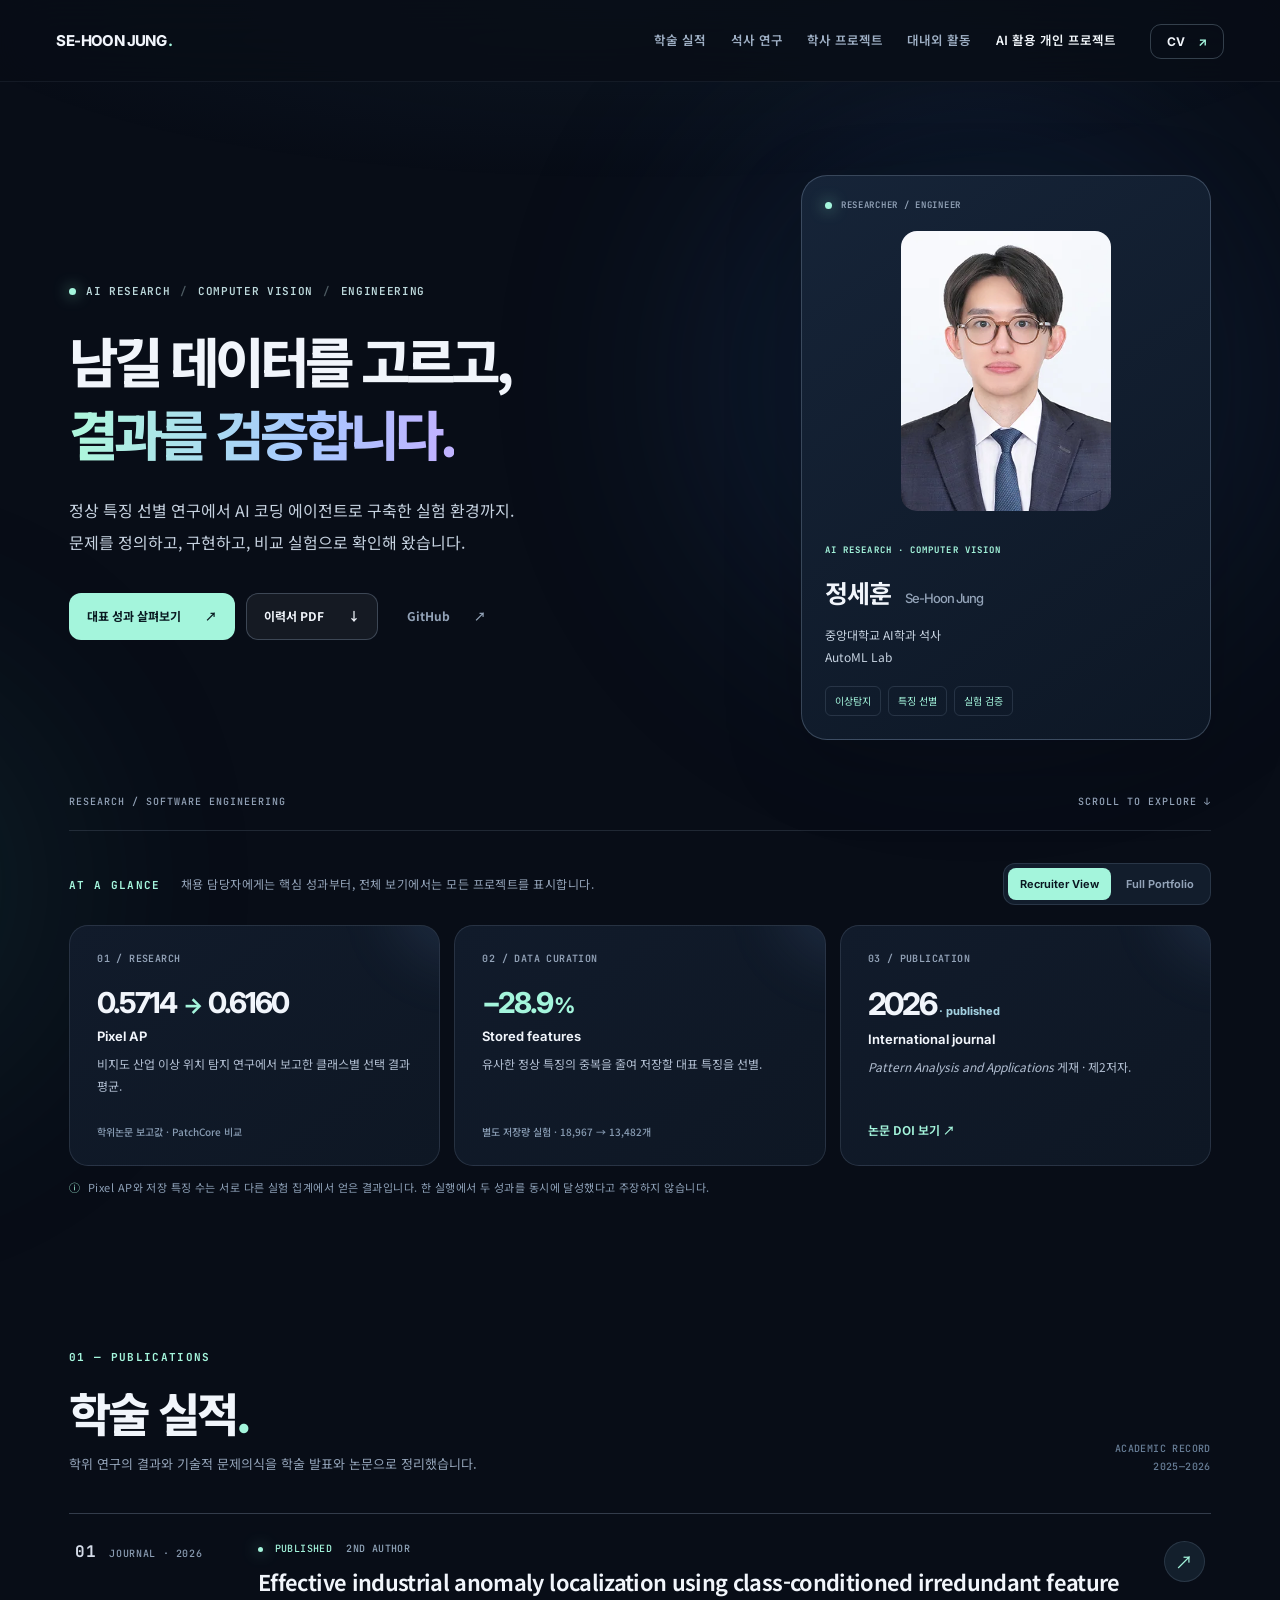
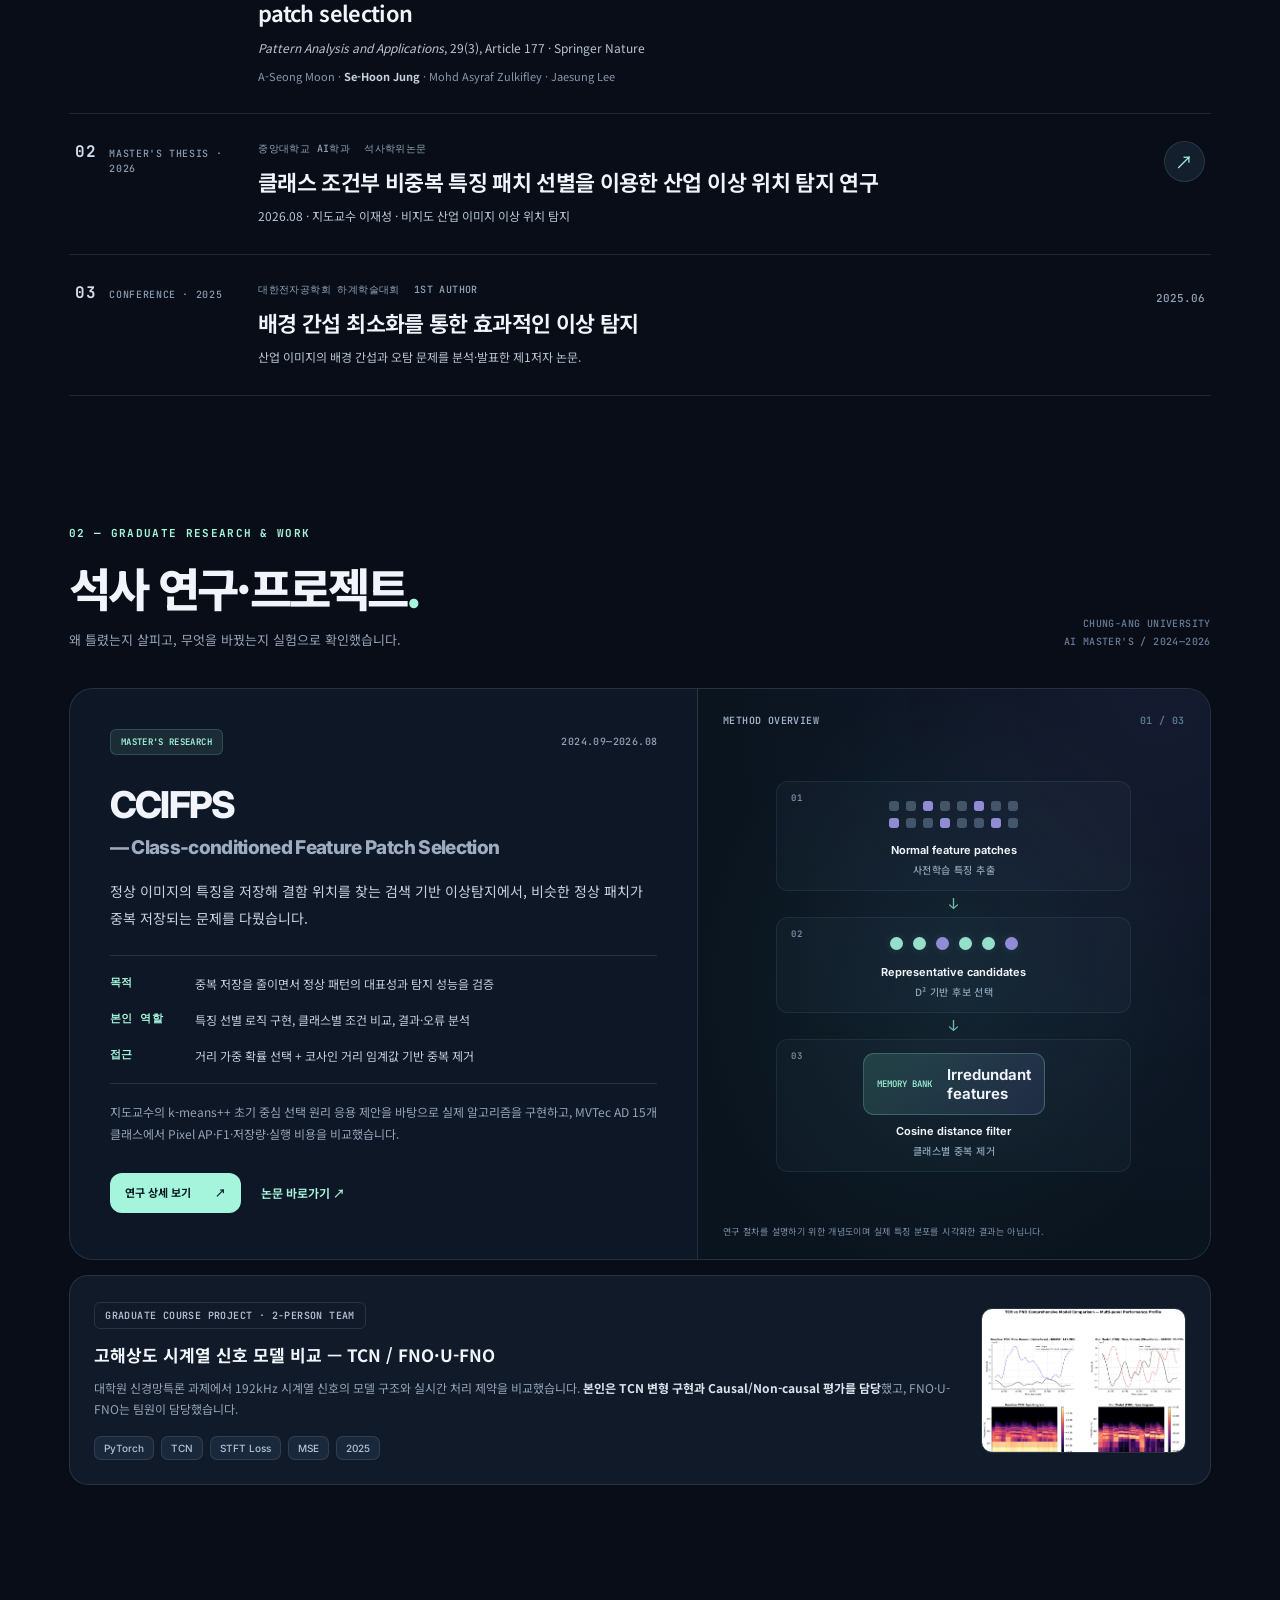
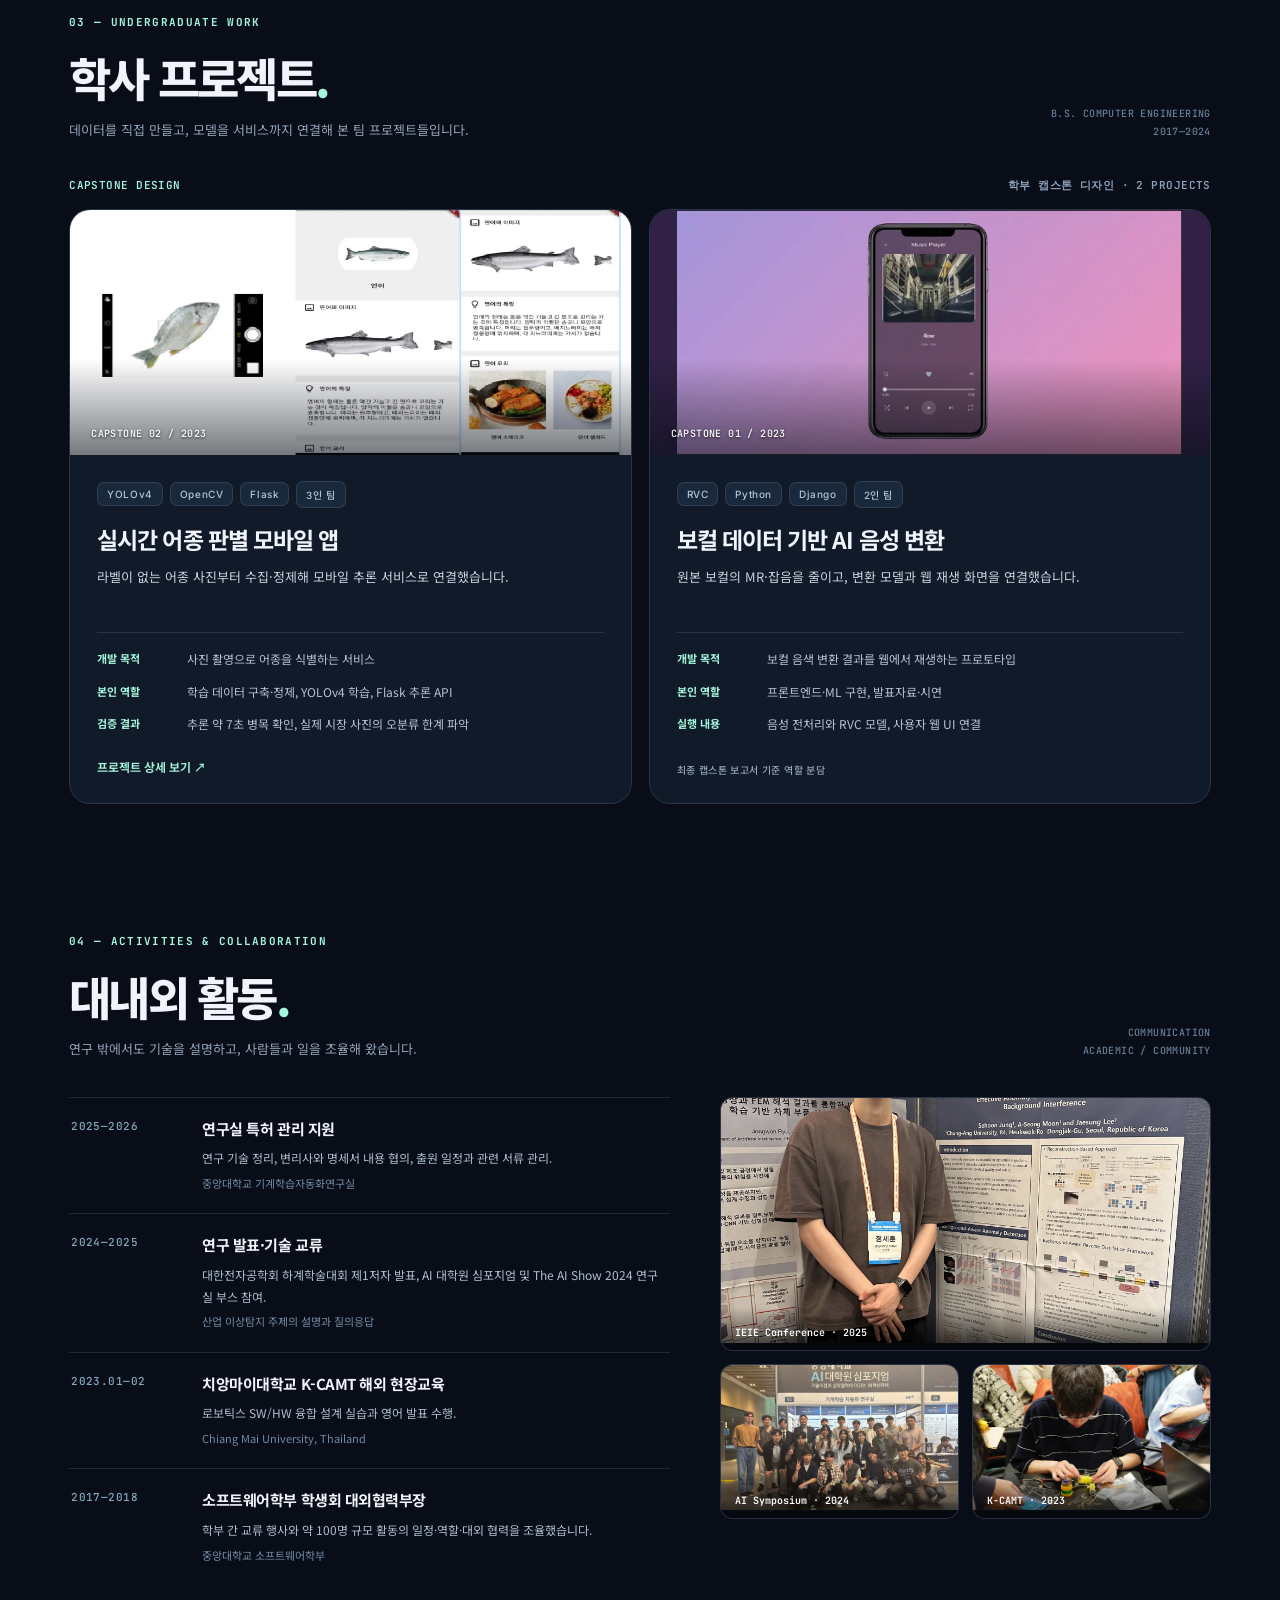
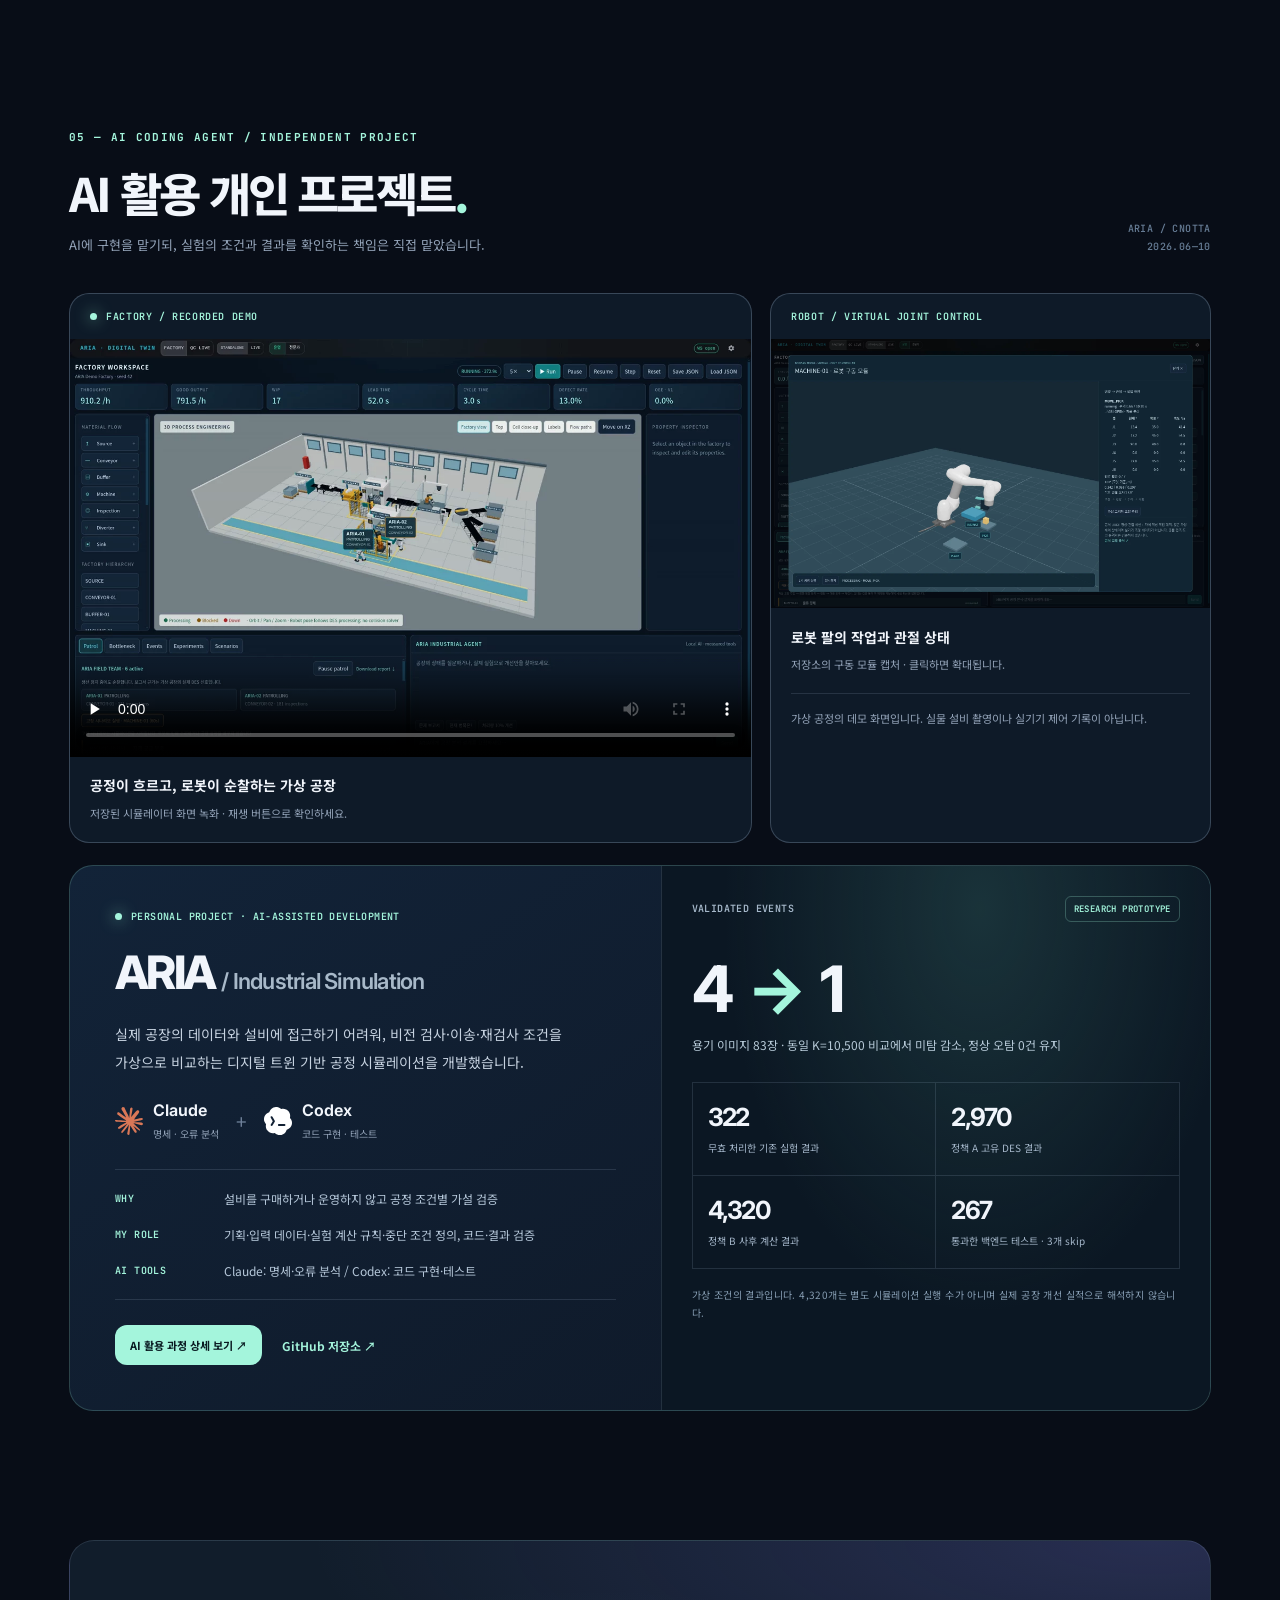
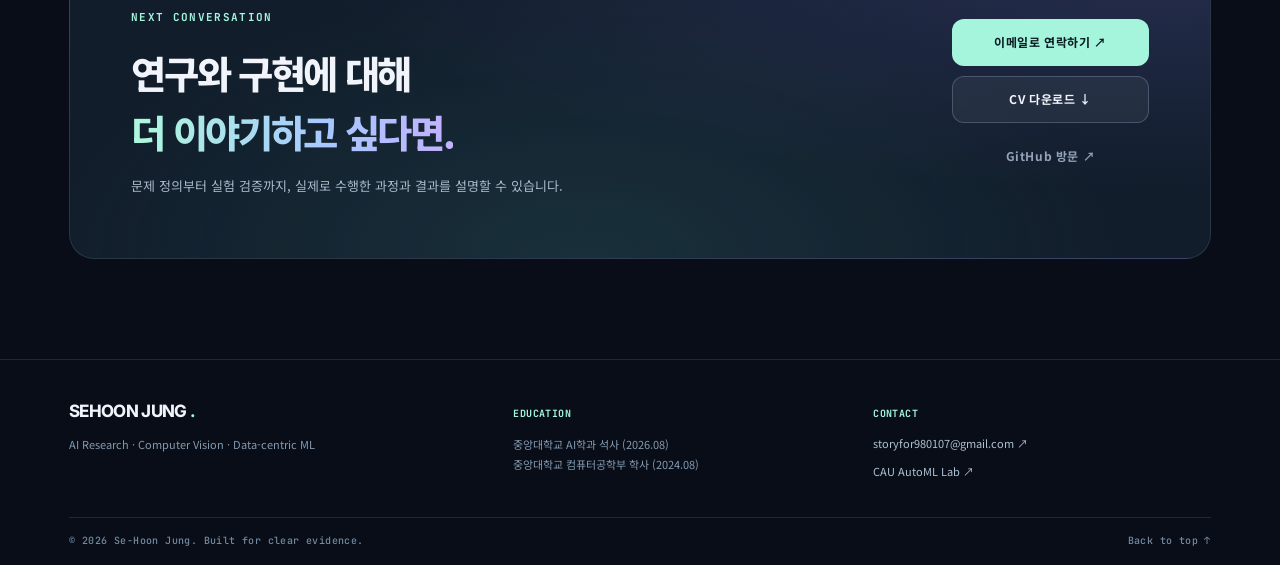
==== commit 4592e3f9: "Show ARIA demo media and researcher profile with AI tool logos" ====
--- a/index.html
+++ b/index.html
@@ -27,7 +27,7 @@
   <div id="scroll-indicator" aria-hidden="true"></div>
   <header class="site-header" id="top">
     <div class="nav-container">
-      <a href="#top" class="brand" aria-label="정세훈 포트폴리오 처음으로"><span class="brand-mark">S<span class="brand-dot">.</span>J</span><span class="brand-caption">PORTFOLIO <span class="subtle">/ 2026</span></span></a>
+      <a href="#top" class="brand" aria-label="정세훈 포트폴리오 처음으로"><span class="brand-name">SE-HOON JUNG<span class="brand-dot">.</span></span><span class="brand-caption">PORTFOLIO <span class="subtle">/ 2026</span></span></a>
       <button type="button" class="mobile-menu-toggle" id="menu-toggle" aria-expanded="false" aria-controls="main-nav" aria-label="메뉴 열기"><span></span><span></span><span></span></button>
       <nav class="main-nav" id="main-nav" aria-label="사이트 메뉴">
         <a href="#publications">학술 실적</a>
@@ -49,28 +49,18 @@
           <div class="eyebrow"><span class="live-dot"></span> AI RESEARCH <span class="eyebrow-sep">/</span> COMPUTER VISION <span class="eyebrow-sep">/</span> ENGINEERING</div>
           <h1 id="hero-title">남길 데이터를 고르고,<br><span class="text-gradient">결과를 검증합니다.</span></h1>
           <p class="hero-lead">정상 특징 선별 연구에서 AI 코딩 에이전트로 구축한 실험 환경까지.<br class="desktop-break"> 문제를 정의하고, 구현하고, 비교 실험으로 확인해 왔습니다.</p>
-          <div class="hero-identity"><div class="hero-avatar"><img src="assets/img/profile.webp" width="48" height="64" alt="정세훈 프로필 사진"></div><div><strong>정세훈 <span class="latin">Se-Hoon Jung</span></strong><span>중앙대학교 AI학과 석사 · AutoML Lab</span></div></div>
+
           <div class="hero-cta">
             <a class="button button-primary" href="#publications">대표 성과 살펴보기 <span aria-hidden="true">↗</span></a>
             <a class="button button-secondary" href="assets/resume.pdf" download="Sehoon_Jung_Resume.pdf">이력서 PDF <span aria-hidden="true">↓</span></a>
             <a class="button button-ghost" href="https://github.com/JUNGSEHOON-AutoML" target="_blank" rel="noopener noreferrer">GitHub <span aria-hidden="true">↗</span></a>
           </div>
         </div>
-        <div class="hero-art" aria-label="특징 선별과 검증을 표현한 개념적 그래픽">
-          <div class="art-top"><span class="mini-dot"></span><span>FEATURE SELECTION / CONCEPT</span><span class="art-indicator">● ● ●</span></div>
-          <div class="art-intro"><span>SELECT</span><strong>Signal <em>over</em><br>redundancy.</strong></div>
-          <svg class="feature-art" viewBox="0 0 520 340" aria-hidden="true" focusable="false">
-            <defs><linearGradient id="linkGradient" x1="0" y1="0" x2="1" y2="1"><stop stop-color="#b5abff"/><stop offset="1" stop-color="#54e7c9"/></linearGradient><radialGradient id="glowGrad"><stop stop-color="#80ffe2" stop-opacity=".28"/><stop offset="1" stop-color="#80ffe2" stop-opacity="0"/></radialGradient></defs>
-            <circle cx="258" cy="165" r="170" fill="url(#glowGrad)"/>
-            <g stroke="white" stroke-opacity=".06" stroke-width="1"><path d="M24 74H496 M24 130H496 M24 186H496 M24 242H496 M24 298H496 M76 20V324 M132 20V324 M188 20V324 M244 20V324 M300 20V324 M356 20V324 M412 20V324 M468 20V324"/></g>
-            <g fill="#8292aa" opacity=".55"><circle cx="76" cy="91" r="5"/><circle cx="107" cy="116" r="5"/><circle cx="129" cy="89" r="5"/><circle cx="152" cy="142" r="5"/><circle cx="93" cy="170" r="5"/><circle cx="138" cy="210" r="5"/><circle cx="166" cy="176" r="5"/><circle cx="214" cy="115" r="5"/><circle cx="224" cy="183" r="5"/><circle cx="230" cy="247" r="5"/><circle cx="265" cy="202" r="5"/><circle cx="290" cy="85" r="5"/><circle cx="310" cy="141" r="5"/><circle cx="350" cy="104" r="5"/><circle cx="370" cy="190" r="5"/><circle cx="398" cy="165" r="5"/><circle cx="418" cy="215" r="5"/><circle cx="458" cy="100" r="5"/><circle cx="441" cy="270" r="5"/><circle cx="305" cy="273" r="5"/></g>
-            <path d="M152 142L265 202 370 190 458 100 M152 142L290 85 M265 202L230 247" fill="none" stroke="url(#linkGradient)" stroke-width="2" stroke-dasharray="6 6" opacity=".7"/>
-            <g fill="#96f6dd" stroke="#0b2727" stroke-width="4"><circle cx="152" cy="142" r="10"/><circle cx="265" cy="202" r="10"/><circle cx="370" cy="190" r="10"/><circle cx="458" cy="100" r="10"/><circle cx="290" cy="85" r="10"/></g>
-            <g fill="#96f6dd" opacity=".12"><circle cx="152" cy="142" r="23"/><circle cx="265" cy="202" r="25"/><circle cx="370" cy="190" r="23"/><circle cx="458" cy="100" r="23"/><circle cx="290" cy="85" r="23"/></g>
-            <g fill="#aabbd0" font-size="11" font-family="monospace"><text x="30" y="320">ALL PATCHES</text><text x="371" y="320">SELECTED</text></g>
-          </svg>
-          <div class="art-footer"><span>distance · coverage · evaluation</span><span class="arrow-glyph" aria-hidden="true">↗</span></div>
-        </div>
+        <aside class="profile-card" aria-label="정세훈 연구자 프로필">
+          <div class="profile-card-top"><span class="mini-dot"></span> RESEARCHER / ENGINEER</div>
+          <img class="profile-portrait" src="assets/img/profile.webp" width="354" height="472" alt="정세훈 프로필 사진" fetchpriority="high">
+          <div class="profile-card-copy"><span class="micro-label">AI RESEARCH · COMPUTER VISION</span><h2>정세훈 <span>Se-Hoon Jung</span></h2><p>중앙대학교 AI학과 석사<br>AutoML Lab</p><div class="profile-tags"><span>이상탐지</span><span>특징 선별</span><span>실험 검증</span></div></div>
+        </aside>
       </div>
       <div class="hero-floor"><span>RESEARCH / SOFTWARE ENGINEERING</span><span>SCROLL TO EXPLORE <span aria-hidden="true">↓</span></span></div>
     </section>
@@ -134,7 +124,11 @@
 
     <section class="content-section section-wrap independent-section" id="agent-project" aria-labelledby="agent-title">
       <div class="section-heading"><div><span class="micro-label">05 — AI CODING AGENT / INDEPENDENT PROJECT</span><h2 id="agent-title">AI 활용 개인 프로젝트<span class="heading-period">.</span></h2><p class="section-summary">AI에 구현을 맡기되, 실험의 조건과 결과를 확인하는 책임은 직접 맡았습니다.</p></div><span class="section-side-note">ARIA / CNOTTA<br>2026.06—10</span></div>
-      <div class="agent-feature"><div class="agent-main"><div class="agent-lead-tag"><span class="live-dot"></span> PERSONAL PROJECT · CLAUDE + CODEX</div><h3>ARIA <span>/ Industrial Simulation</span></h3><p class="agent-intro">실제 공장의 데이터와 설비에 접근하기 어려워, 비전 검사·이송·재검사 조건을 가상으로 비교하는 디지털 트윈 기반 공정 시뮬레이션을 개발했습니다.</p><div class="agent-roles"><div><span>WHY</span><p>설비를 구매하거나 운영하지 않고 공정 조건별 가설 검증</p></div><div><span>MY ROLE</span><p>기획·입력 데이터·실험 계산 규칙·중단 조건 정의, 코드·결과 검증</p></div><div><span>AI TOOLS</span><p>Claude: 명세·오류 분석 / Codex: 코드 구현·테스트</p></div></div><div class="agent-links"><a class="button button-primary compact" href="projects/aria.html">AI 활용 과정 상세 보기 ↗</a><a class="text-link" href="https://github.com/JUNGSEHOON-AutoML/Aria-virual-industrial" target="_blank" rel="noopener noreferrer">GitHub 저장소 ↗</a></div></div><div class="agent-proof"><div class="agent-proof-head"><span>VALIDATED EVENTS</span><span class="agent-proof-badge">RESEARCH PROTOTYPE</span></div><div class="agent-metric"><strong>4 <span>→</span> 1</strong><p>용기 이미지 83장 · 동일 K=10,500 비교에서 미탐 감소, 정상 오탐 0건 유지</p></div><div class="agent-proof-grid"><div><strong>322</strong><span>무효 처리한 기존 실험 결과</span></div><div><strong>2,970</strong><span>정책 A 고유 DES 결과</span></div><div><strong>4,320</strong><span>정책 B 사후 계산 결과</span></div><div><strong>267</strong><span>통과한 백엔드 테스트 · 3개 skip</span></div></div><p class="agent-boundary">가상 조건의 결과입니다. 4,320개는 별도 시뮬레이션 실행 수가 아니며 실제 공장 개선 실적으로 해석하지 않습니다.</p></div></div>
+      <div class="aria-showcase">
+        <figure class="aria-film"><div class="media-label"><span class="mini-dot"></span> FACTORY / RECORDED DEMO</div><video controls playsinline preload="none" poster="assets/img/projects/aria-factory.webp" aria-label="ARIA 가상 공장 가동과 순찰 로봇 녹화"><source src="assets/media/aria-factory.mp4" type="video/mp4">브라우저에서 영상을 재생할 수 없습니다. <a href="assets/media/aria-factory.mp4">공장 영상 열기</a></video><figcaption><strong>공정이 흐르고, 로봇이 순찰하는 가상 공장</strong><span>저장된 시뮬레이터 화면 녹화 · 재생 버튼으로 확인하세요.</span></figcaption></figure>
+        <figure class="aria-robot"><div class="media-label">ROBOT / VIRTUAL JOINT CONTROL</div><img src="assets/img/projects/aria-robot.webp" width="1600" height="981" loading="lazy" alt="ARIA 로봇 구동 모듈: 가상 로봇 팔과 관절 상태, 작업 단계 화면" data-enlarge><figcaption><strong>로봇 팔의 작업과 관절 상태</strong><span>저장소의 구동 모듈 캡처 · 클릭하면 확대됩니다.</span></figcaption><p class="media-note">가상 공정의 데모 화면입니다. 실물 설비 촬영이나 실기기 제어 기록이 아닙니다.</p></figure>
+      </div>
+      <div class="agent-feature"><div class="agent-main"><div class="agent-lead-tag"><span class="live-dot"></span> PERSONAL PROJECT · AI-ASSISTED DEVELOPMENT</div><h3>ARIA <span>/ Industrial Simulation</span></h3><p class="agent-intro">실제 공장의 데이터와 설비에 접근하기 어려워, 비전 검사·이송·재검사 조건을 가상으로 비교하는 디지털 트윈 기반 공정 시뮬레이션을 개발했습니다.</p><div class="agent-tools" aria-label="프로젝트에 활용한 AI 도구"><div class="agent-tool"><img src="assets/brand/claude.svg" width="28" height="28" alt=""><div><strong>Claude</strong><span>명세 · 오류 분석</span></div></div><span class="agent-tool-plus" aria-hidden="true">+</span><div class="agent-tool"><img class="codex-logo" src="assets/brand/codex.svg" width="28" height="28" alt=""><div><strong>Codex</strong><span>코드 구현 · 테스트</span></div></div></div><div class="agent-roles"><div><span>WHY</span><p>설비를 구매하거나 운영하지 않고 공정 조건별 가설 검증</p></div><div><span>MY ROLE</span><p>기획·입력 데이터·실험 계산 규칙·중단 조건 정의, 코드·결과 검증</p></div><div><span>AI TOOLS</span><p>Claude: 명세·오류 분석 / Codex: 코드 구현·테스트</p></div></div><div class="agent-links"><a class="button button-primary compact" href="projects/aria.html">AI 활용 과정 상세 보기 ↗</a><a class="text-link" href="https://github.com/JUNGSEHOON-AutoML/Aria-virual-industrial" target="_blank" rel="noopener noreferrer">GitHub 저장소 ↗</a></div></div><div class="agent-proof"><div class="agent-proof-head"><span>VALIDATED EVENTS</span><span class="agent-proof-badge">RESEARCH PROTOTYPE</span></div><div class="agent-metric"><strong>4 <span>→</span> 1</strong><p>용기 이미지 83장 · 동일 K=10,500 비교에서 미탐 감소, 정상 오탐 0건 유지</p></div><div class="agent-proof-grid"><div><strong>322</strong><span>무효 처리한 기존 실험 결과</span></div><div><strong>2,970</strong><span>정책 A 고유 DES 결과</span></div><div><strong>4,320</strong><span>정책 B 사후 계산 결과</span></div><div><strong>267</strong><span>통과한 백엔드 테스트 · 3개 skip</span></div></div><p class="agent-boundary">가상 조건의 결과입니다. 4,320개는 별도 시뮬레이션 실행 수가 아니며 실제 공장 개선 실적으로 해석하지 않습니다.</p></div></div>
     </section>
 
     <section class="contact-section section-wrap" id="contact" aria-labelledby="contact-title"><div class="contact-panel"><div><span class="micro-label">NEXT CONVERSATION</span><h2 id="contact-title">연구와 구현에 대해<br><span class="text-gradient">더 이야기하고 싶다면.</span></h2><p>문제 정의부터 실험 검증까지, 실제로 수행한 과정과 결과를 설명할 수 있습니다.</p></div><div class="contact-actions"><a class="button button-primary" href="mailto:storyfor980107@gmail.com">이메일로 연락하기 ↗</a><a class="button button-secondary" href="assets/resume.pdf" download="Sehoon_Jung_Resume.pdf">CV 다운로드 ↓</a><a class="button button-ghost" href="https://github.com/JUNGSEHOON-AutoML" target="_blank" rel="noopener noreferrer">GitHub 방문 ↗</a></div></div></section>
--- a/style.css
+++ b/style.css
@@ -61,3 +61,14 @@
 /* Decorative ambient glows must not create sideways scrolling on mobile. */
 body{overflow-x:clip}
 .ambient-one{right:0}
+
+/* Personal profile and recorded ARIA project media. */
+.brand-name{font:750 15px/1.2 var(--font-ui);letter-spacing:-.04em}.brand-name .brand-dot{margin-left:2px}.brand:has(.brand-name) .brand-caption{display:none}
+.profile-card{border:1px solid var(--stroke-strong);border-radius:26px;overflow:hidden;background:linear-gradient(145deg,#162438,#0d1725);box-shadow:0 25px 80px #0003;max-width:410px;justify-self:end;width:100%;padding:23px}
+.profile-card-top{display:flex;align-items:center;gap:9px;color:var(--muted);font:600 9px var(--font-mono);letter-spacing:.08em;margin-bottom:20px}
+.profile-portrait{display:block;width:210px;max-width:100%;height:280px;object-fit:cover;margin:0 auto;border-radius:16px;background:#f5f6fa}
+.profile-card-copy{padding-top:23px}.profile-card-copy>.micro-label{font-size:9px}.profile-card-copy h2{font-size:25px;letter-spacing:-.04em;margin:9px 0}.profile-card-copy h2 span{font:500 13px var(--font-ui);color:var(--muted);margin-left:8px}.profile-card-copy p{font-size:12px;color:var(--text-soft);line-height:1.9}.profile-tags{display:flex;gap:7px;flex-wrap:wrap;margin-top:17px}.profile-tags span{border:1px solid var(--stroke);border-radius:6px;padding:5px 9px;color:var(--mint);font-size:10px}
+.aria-showcase{display:grid;grid-template-columns:minmax(0,1.55fr) minmax(0,1fr);gap:18px;margin-bottom:22px}.aria-showcase figure{margin:0;min-width:0;border:1px solid var(--stroke-strong);border-radius:20px;overflow:hidden;background:#0e1a28}.media-label{display:flex;align-items:center;gap:9px;padding:16px 20px;color:var(--mint);font:600 10px var(--font-mono);letter-spacing:.06em}.aria-showcase video,.aria-showcase img{display:block;width:100%;height:auto;aspect-ratio:1600/981;object-fit:contain;background:#09121c}.aria-showcase figcaption{padding:18px 20px}.aria-showcase figcaption strong{display:block;font-size:14px;line-height:1.6}.aria-showcase figcaption span{display:block;margin-top:7px;font-size:11px;line-height:1.8;color:var(--muted)}.media-note{font-size:11px;line-height:1.9;color:var(--muted);margin:0 20px 20px;padding-top:14px;border-top:1px solid var(--stroke)}
+.agent-tools{display:flex;align-items:center;gap:17px;flex-wrap:wrap;margin:24px 0}.agent-tool{display:flex;align-items:center;gap:10px}.agent-tool img{width:28px;height:28px;object-fit:contain}.codex-logo{filter:invert(1)}.agent-tool strong{display:block;font:650 16px var(--font-ui)}.agent-tool span{display:block;font-size:10px;color:var(--muted);margin-top:5px}.agent-tool-plus{color:var(--muted-faint);font-size:19px}.aria-detail-media{padding-bottom:35px}
+@media(max-width:980px){.profile-card{justify-self:start;max-width:750px;display:grid;grid-template-columns:180px 1fr;gap:20px;padding:24px}.profile-card-top{grid-column:1/-1;margin:0}.profile-portrait{width:180px;height:240px}.profile-card-copy{align-self:center;padding:0}.aria-showcase{grid-template-columns:1fr 1fr}}
+@media(max-width:760px){.aria-showcase{grid-template-columns:1fr}.profile-card{grid-template-columns:120px minmax(0,1fr);gap:16px;padding:20px}.profile-portrait{width:120px;height:160px}.profile-card-copy h2{font-size:22px}.profile-card-copy h2 span{display:block;margin:5px 0 0;font-size:12px}.profile-card-copy>.micro-label{font-size:8px;line-height:1.7;display:block}.profile-tags{grid-column:1/-1;gap:4px;margin-top:10px}.profile-tags span{font-size:9px;padding:4px 6px}.profile-card-copy p{font-size:11px}.agent-tool strong{font-size:14px}.agent-tools{gap:12px}.media-label{font-size:9px}}
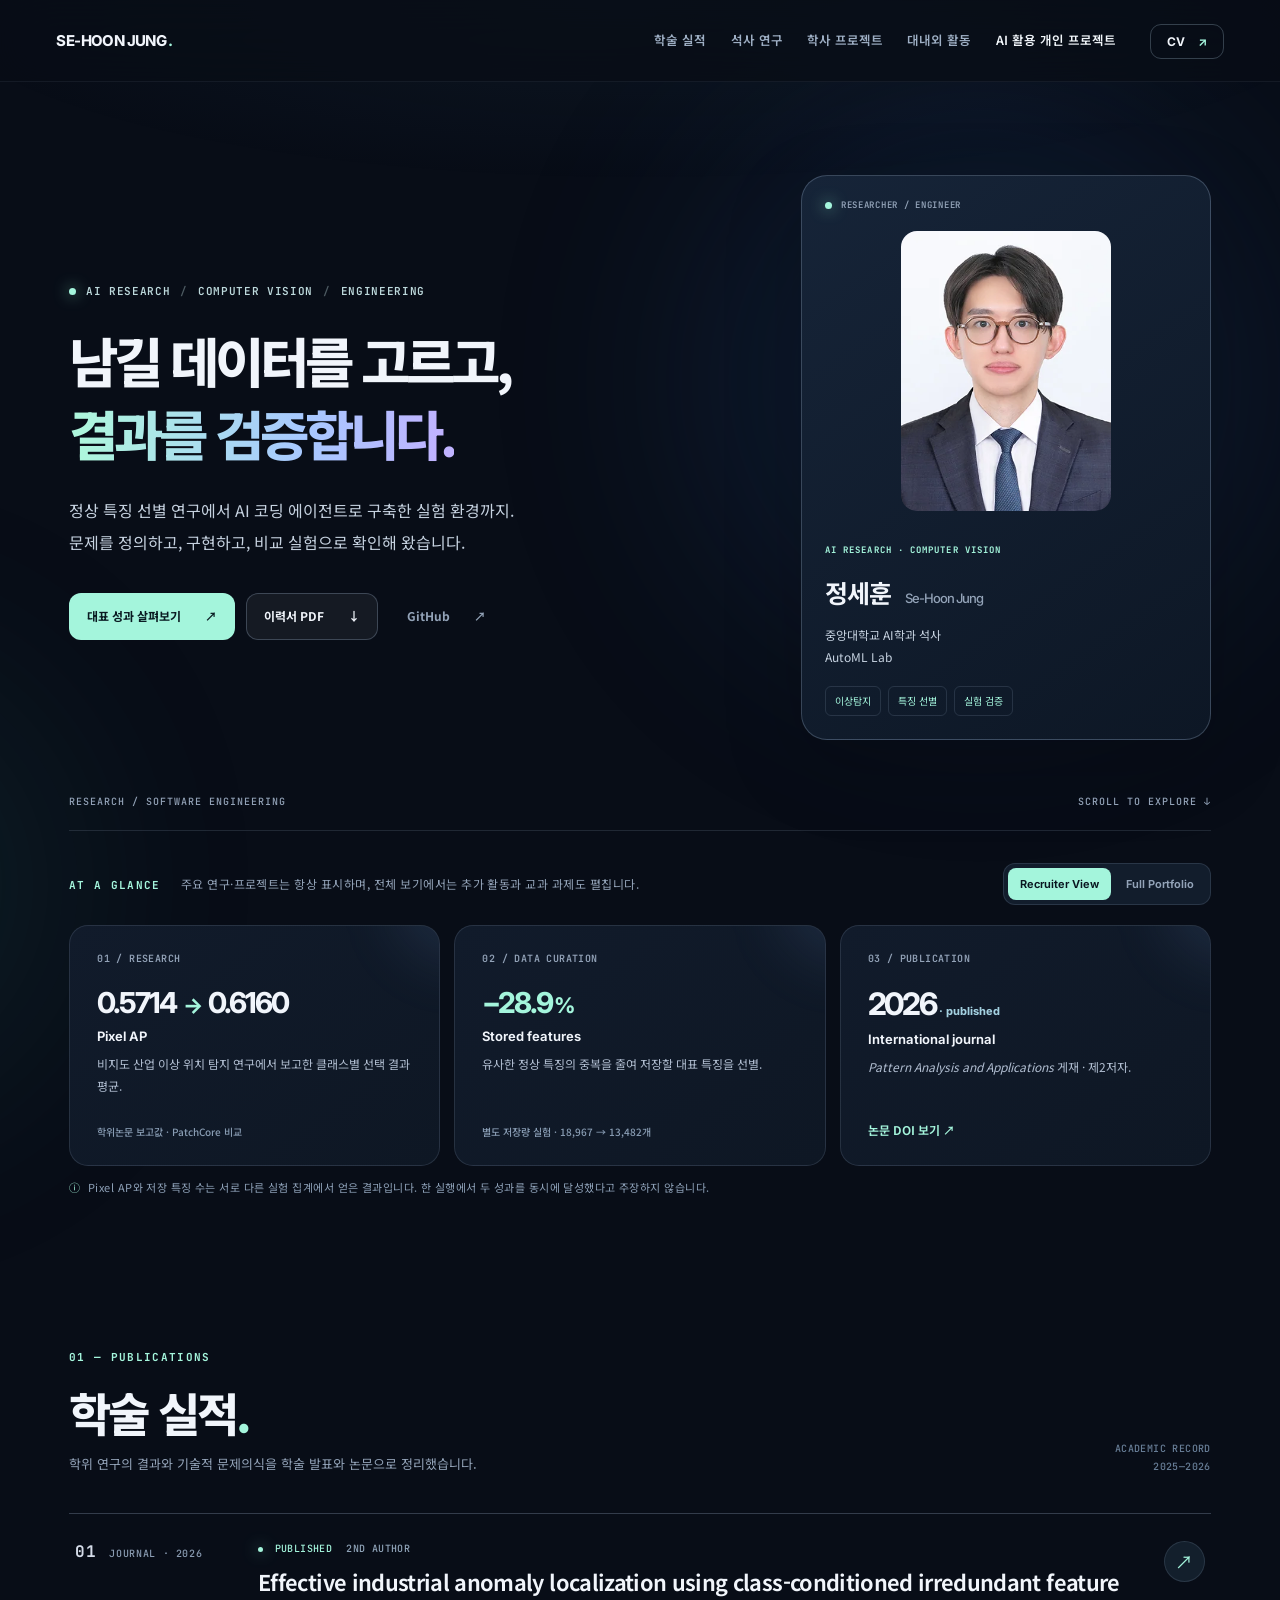
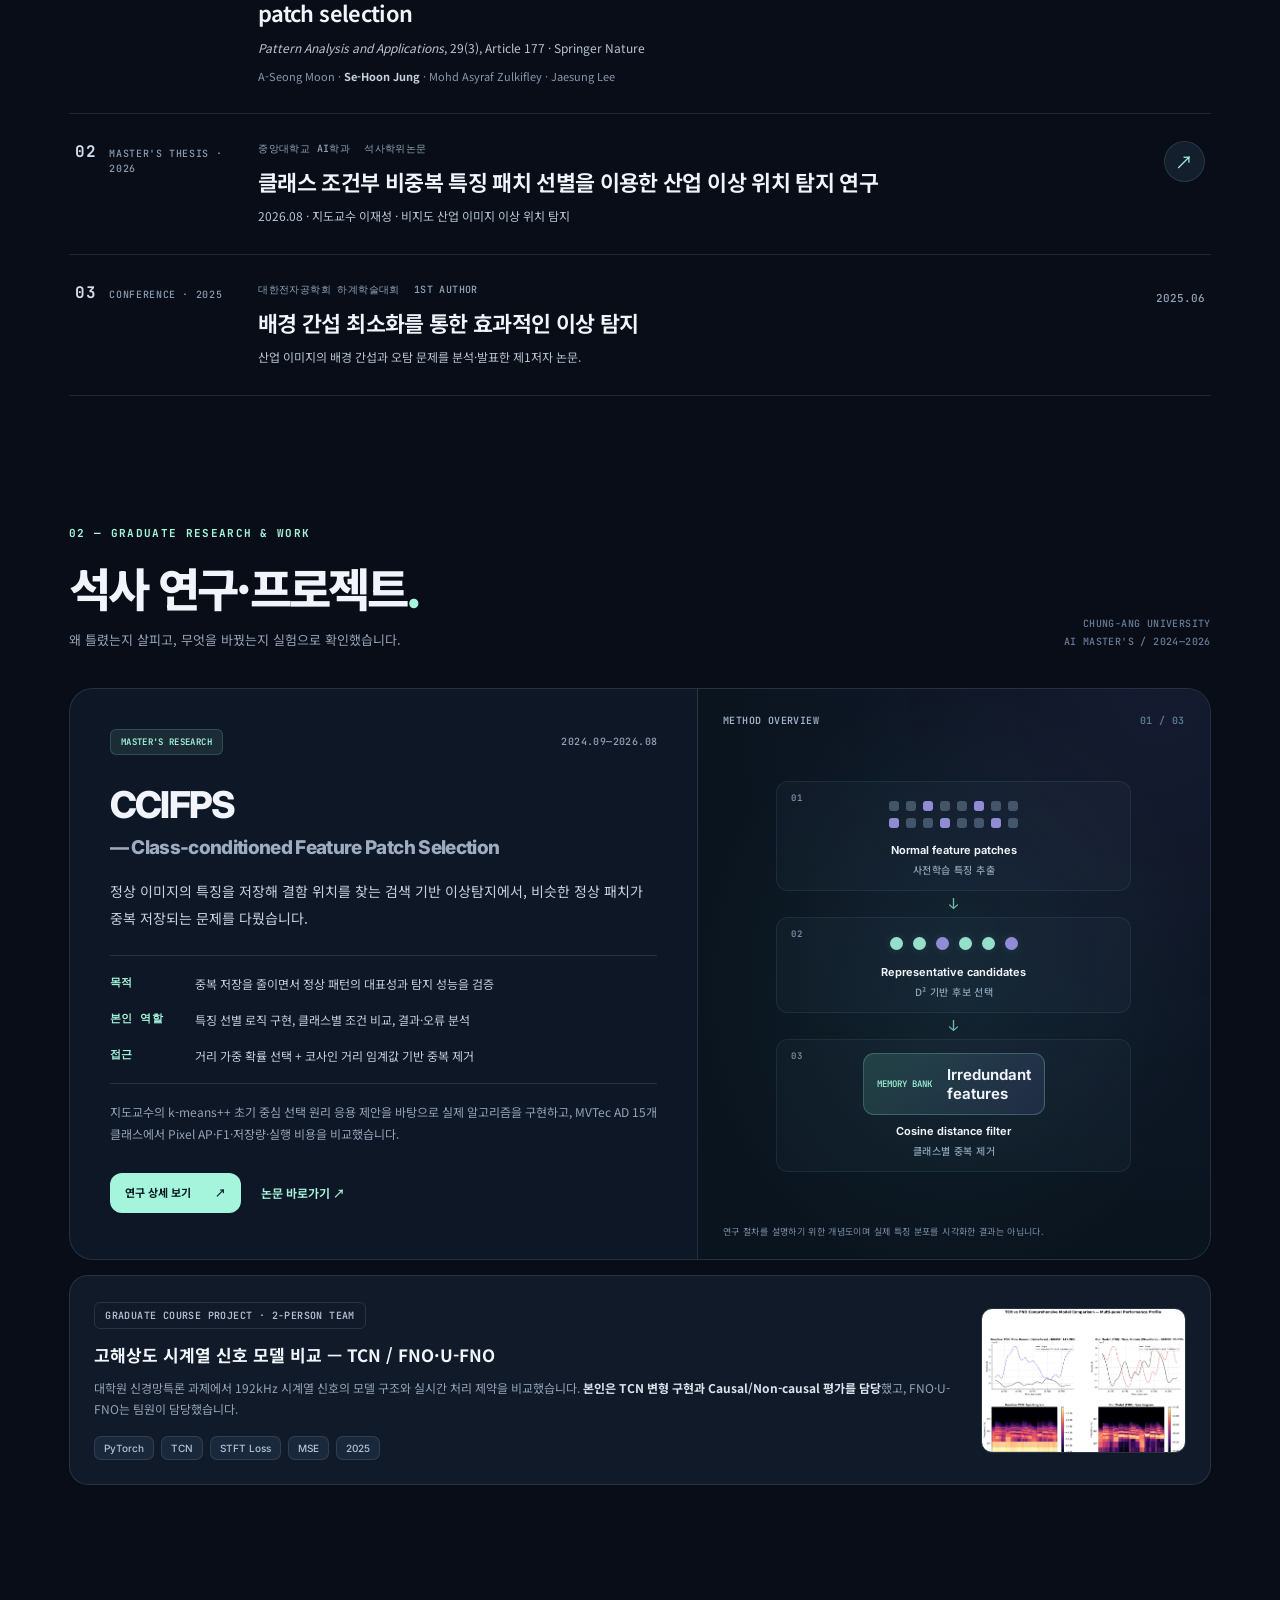
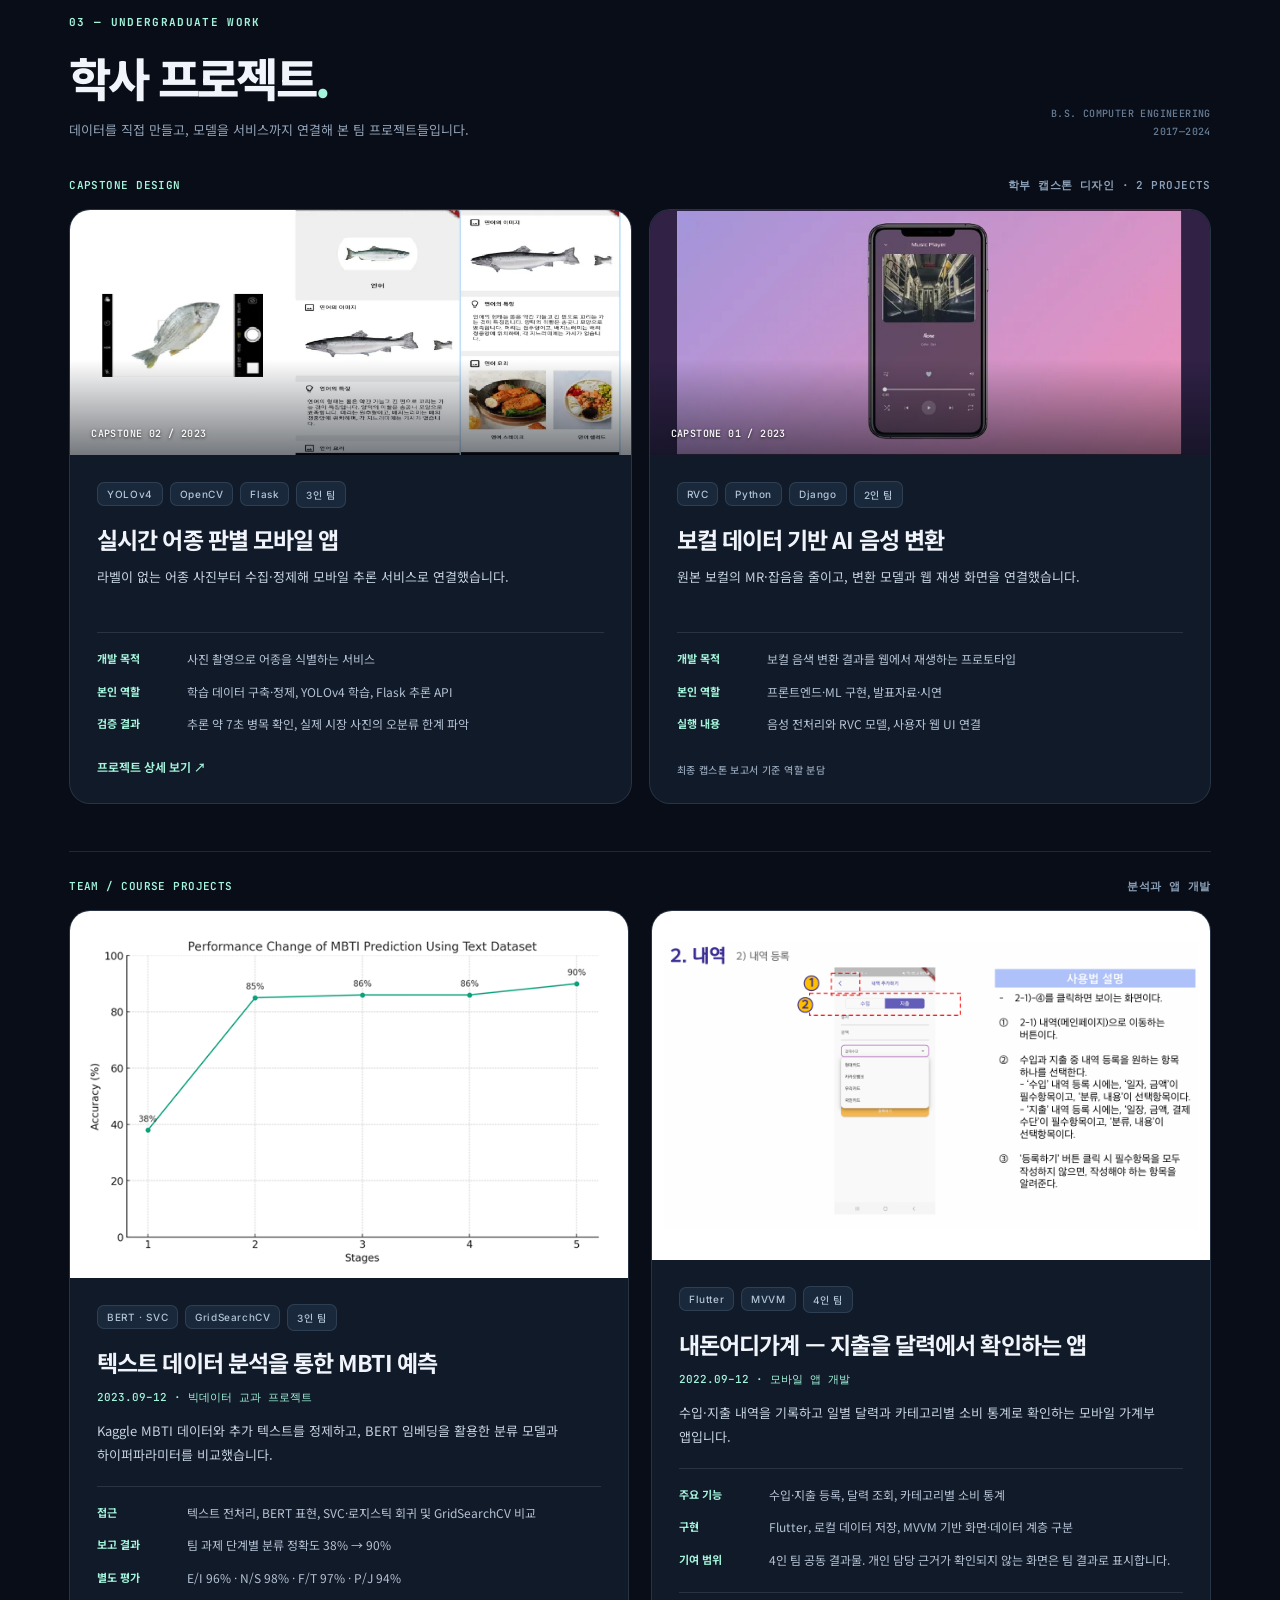
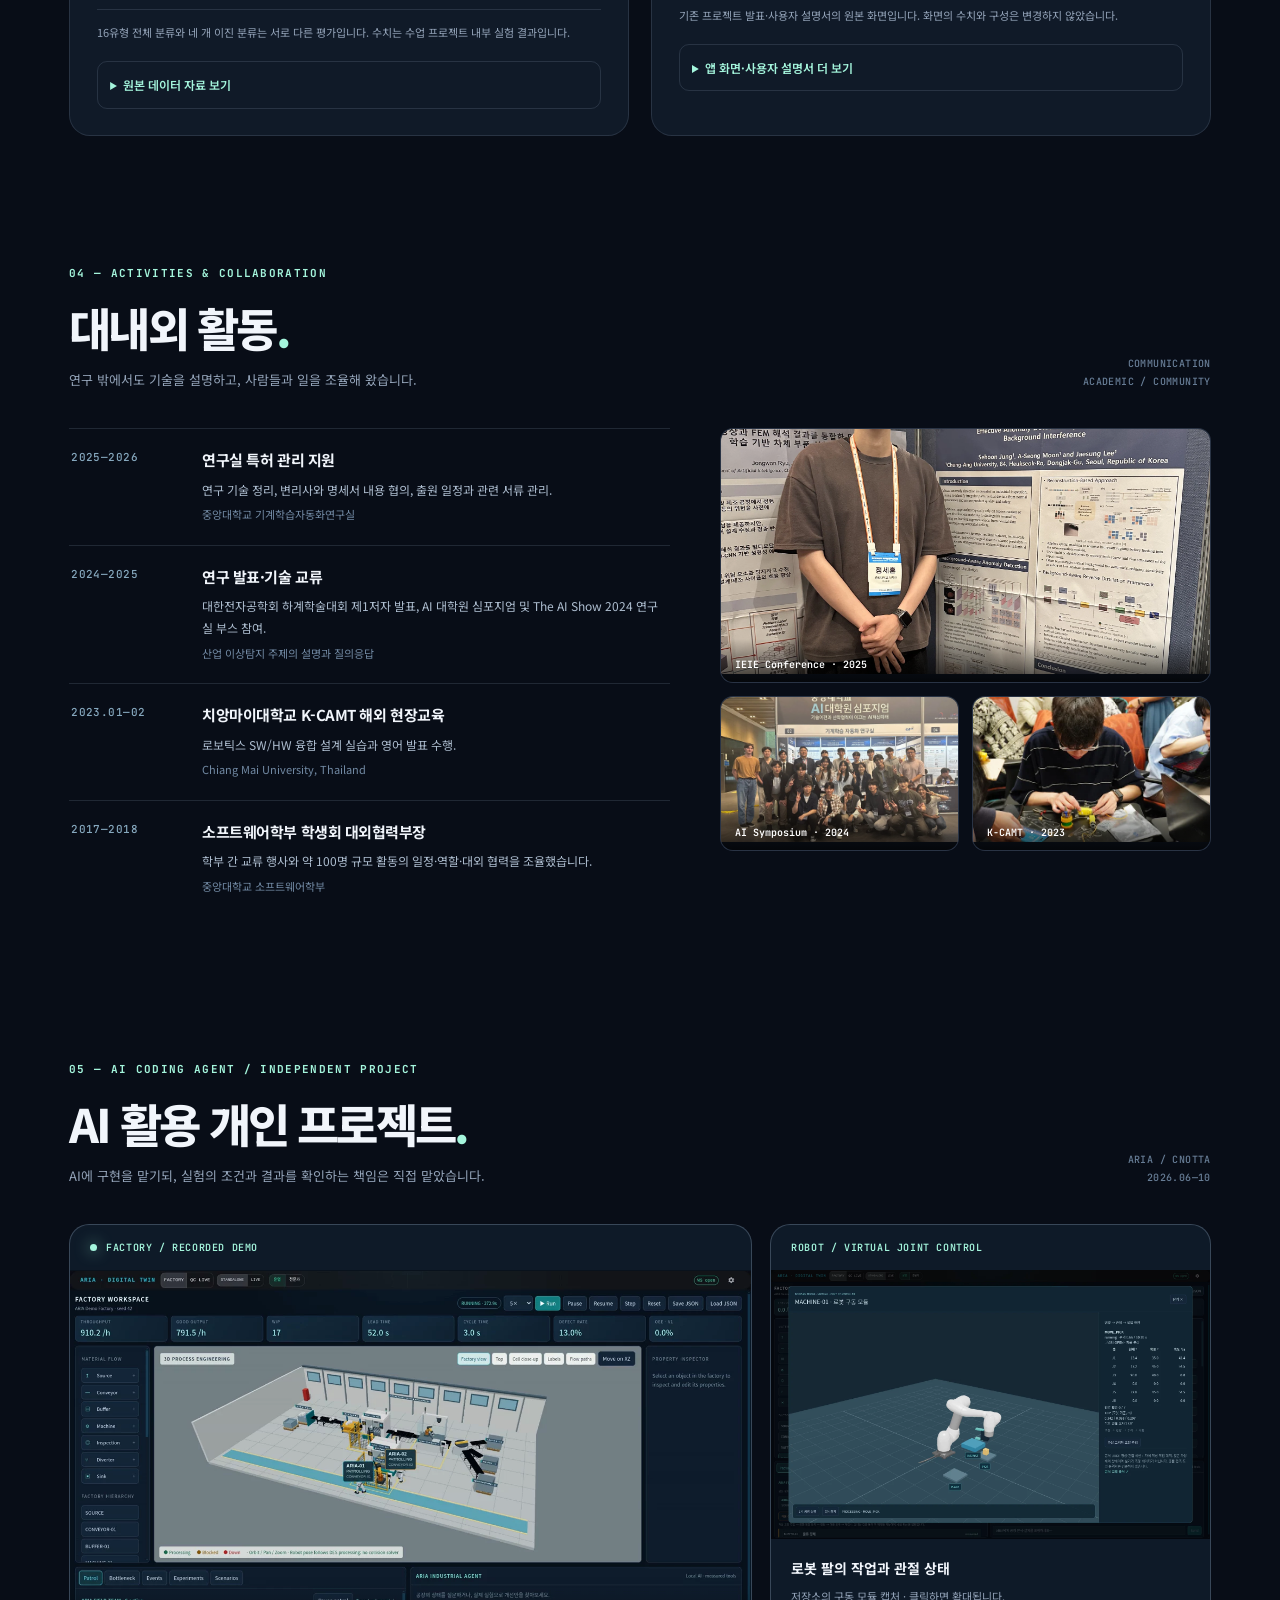
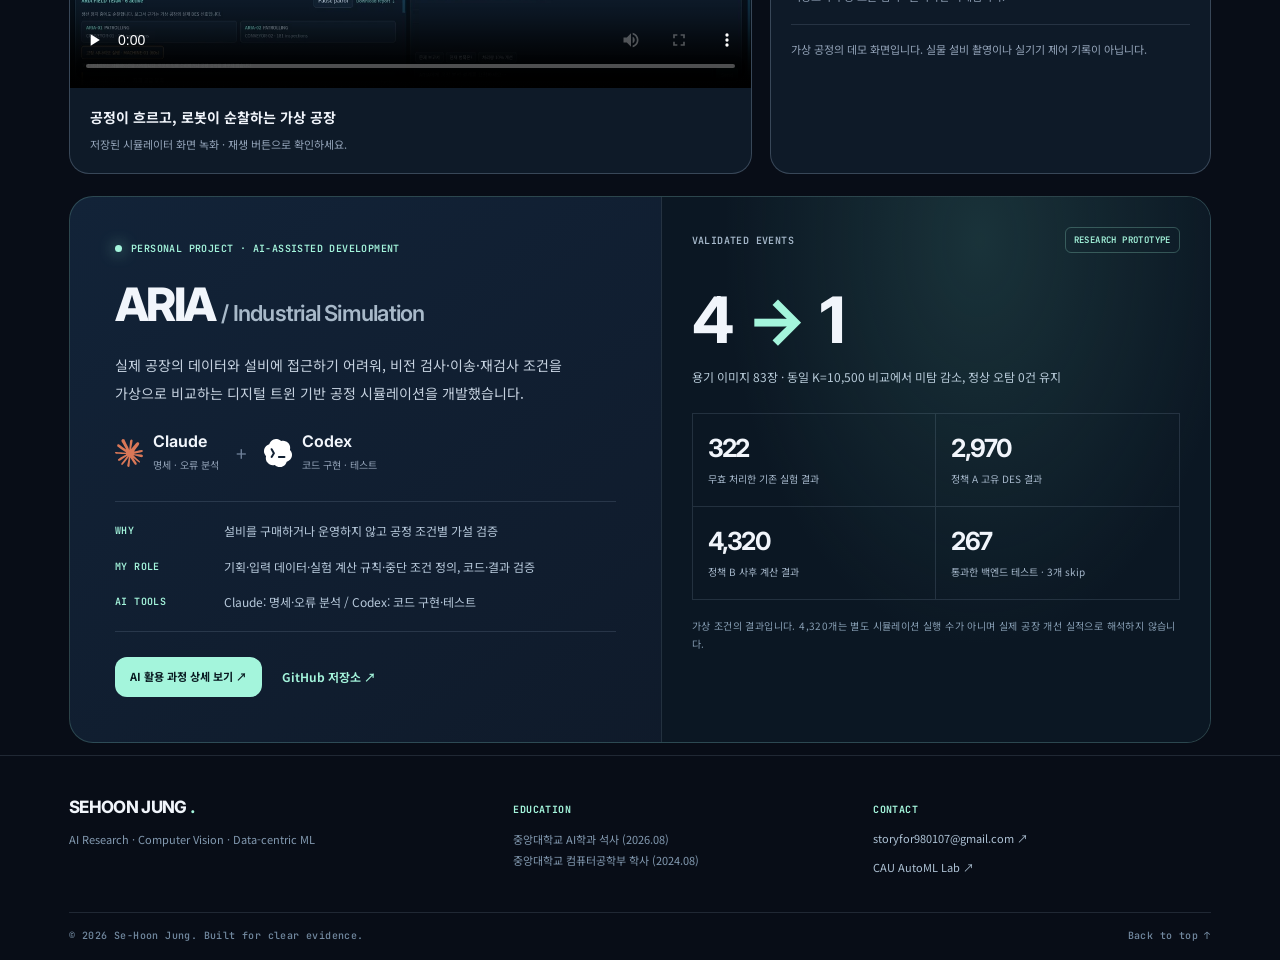
==== commit 7efd4e87: "Restore visible MBTI and budget app projects and remove contact banner" ====
--- a/index.html
+++ b/index.html
@@ -66,7 +66,7 @@
     </section>
 
     <section class="proof-section section-wrap" id="highlights" aria-label="대표 성과">
-      <div class="view-toolbar"><div class="toolbar-copy"><span class="micro-label">AT A GLANCE</span><span class="toolbar-caption">채용 담당자에게는 핵심 성과부터, 전체 보기에서는 모든 프로젝트를 표시합니다.</span></div><div class="mode-toggle" role="group" aria-label="포트폴리오 표시 방식"><button type="button" data-view-button="recruiter" aria-pressed="true">Recruiter View</button><button type="button" data-view-button="full" aria-pressed="false">Full Portfolio</button></div></div>
+      <div class="view-toolbar"><div class="toolbar-copy"><span class="micro-label">AT A GLANCE</span><span class="toolbar-caption">주요 연구·프로젝트는 항상 표시하며, 전체 보기에서는 추가 활동과 교과 과제도 펼칩니다.</span></div><div class="mode-toggle" role="group" aria-label="포트폴리오 표시 방식"><button type="button" data-view-button="recruiter" aria-pressed="true">Recruiter View</button><button type="button" data-view-button="full" aria-pressed="false">Full Portfolio</button></div></div>
       <div class="proof-grid">
         <article class="proof-card"><span class="proof-kicker">01 / RESEARCH</span><div class="proof-value">0.5714 <span>→</span> 0.6160</div><h2>Pixel AP</h2><p>비지도 산업 이상 위치 탐지 연구에서 보고한 클래스별 선택 결과 평균.</p><span class="proof-footnote">학위논문 보고값 · PatchCore 비교</span></article>
         <article class="proof-card"><span class="proof-kicker">02 / DATA CURATION</span><div class="proof-value accent">−28.9<span>%</span></div><h2>Stored features</h2><p>유사한 정상 특징의 중복을 줄여 저장할 대표 특징을 선별.</p><span class="proof-footnote">별도 저장량 실험 · 18,967 → 13,482개</span></article>
@@ -100,10 +100,13 @@
         <article class="work-card"><div class="work-image"><img src="assets/img/projects/fish-app.webp" loading="lazy" alt="어종 판별 모바일 앱 결과 화면과 어종 이미지" width="1004" height="537"><span class="work-image-id">CAPSTONE 02 / 2023</span></div><div class="work-body"><div class="project-chips"><span>YOLOv4</span><span>OpenCV</span><span>Flask</span><span>3인 팀</span></div><h3>실시간 어종 판별 모바일 앱</h3><p class="work-lead">라벨이 없는 어종 사진부터 수집·정제해 모바일 추론 서비스로 연결했습니다.</p><dl class="role-summary"><div><dt>개발 목적</dt><dd>사진 촬영으로 어종을 식별하는 서비스</dd></div><div><dt>본인 역할</dt><dd>학습 데이터 구축·정제, YOLOv4 학습, Flask 추론 API</dd></div><div><dt>검증 결과</dt><dd>추론 약 7초 병목 확인, 실제 시장 사진의 오분류 한계 파악</dd></div></dl><a class="text-link" href="projects/fish-app.html">프로젝트 상세 보기 <span aria-hidden="true">↗</span></a></div></article>
         <article class="work-card"><div class="work-image voice-work-image"><img src="assets/img/projects/rvc-app.webp" loading="lazy" alt="RVC 음색 변환 웹 앱의 음악 재생 화면" width="721" height="350"><span class="work-image-id">CAPSTONE 01 / 2023</span></div><div class="work-body"><div class="project-chips"><span>RVC</span><span>Python</span><span>Django</span><span>2인 팀</span></div><h3>보컬 데이터 기반 AI 음성 변환</h3><p class="work-lead">원본 보컬의 MR·잡음을 줄이고, 변환 모델과 웹 재생 화면을 연결했습니다.</p><dl class="role-summary"><div><dt>개발 목적</dt><dd>보컬 음색 변환 결과를 웹에서 재생하는 프로토타입</dd></div><div><dt>본인 역할</dt><dd>프론트엔드·ML 구현, 발표자료·시연</dd></div><div><dt>실행 내용</dt><dd>음성 전처리와 RVC 모델, 사용자 웹 UI 연결</dd></div></dl><span class="work-muted-note">최종 캡스톤 보고서 기준 역할 분담</span></div></article>
       </div>
-      <div class="subsection-label team-label"><span>TEAM PROJECTS</span><span>학부 교과·융합 프로젝트</span></div>
+      <div class="subsection-label course-label"><span>TEAM / COURSE PROJECTS</span><span>분석과 앱 개발</span></div>
+      <div class="course-project-grid">
+        <article class="work-card course-card" id="project-mbti"><div class="course-image"><img src="assets/img/projects/mbti-original.webp" width="619" height="397" loading="lazy" alt="MBTI 예측 단계별 정확도 원본 그래프: 38%, 85%, 86%, 86%, 90%" data-enlarge></div><div class="work-body"><div class="project-chips"><span>BERT · SVC</span><span>GridSearchCV</span><span>3인 팀</span></div><h3>텍스트 데이터 분석을 통한 MBTI 예측</h3><p class="course-period">2023.09–12 · 빅데이터 교과 프로젝트</p><p class="work-lead">Kaggle MBTI 데이터와 추가 텍스트를 정제하고, BERT 임베딩을 활용한 분류 모델과 하이퍼파라미터를 비교했습니다.</p><dl class="role-summary"><div><dt>접근</dt><dd>텍스트 전처리, BERT 표현, SVC·로지스틱 회귀 및 GridSearchCV 비교</dd></div><div><dt>보고 결과</dt><dd>팀 과제 단계별 분류 정확도 38% → 90%</dd></div><div><dt>별도 평가</dt><dd>E/I 96% · N/S 98% · F/T 97% · P/J 94%</dd></div></dl><p class="course-note">16유형 전체 분류와 네 개 이진 분류는 서로 다른 평가입니다. 수치는 수업 프로젝트 내부 실험 결과입니다.</p><details class="course-gallery"><summary>원본 데이터 자료 보기</summary><img src="assets/img/projects/mbti-data-original.webp" loading="lazy" alt="MBTI 프로젝트 원본 데이터 자료" data-enlarge></details></div></article>
+        <article class="work-card course-card" id="project-kakeibo"><div class="course-image"><img src="assets/img/projects/kakeibo-manual-1.webp" width="1244" height="668" loading="lazy" alt="내돈어디가계 사용자 설명서 원본: 수입·지출 내역 등록 화면" data-enlarge></div><div class="work-body"><div class="project-chips"><span>Flutter</span><span>MVVM</span><span>4인 팀</span></div><h3>내돈어디가계 — 지출을 달력에서 확인하는 앱</h3><p class="course-period">2022.09–12 · 모바일 앱 개발</p><p class="work-lead">수입·지출 내역을 기록하고 일별 달력과 카테고리별 소비 통계로 확인하는 모바일 가계부 앱입니다.</p><dl class="role-summary"><div><dt>주요 기능</dt><dd>수입·지출 등록, 달력 조회, 카테고리별 소비 통계</dd></div><div><dt>구현</dt><dd>Flutter, 로컬 데이터 저장, MVVM 기반 화면·데이터 계층 구분</dd></div><div><dt>기여 범위</dt><dd>4인 팀 공동 결과물. 개인 담당 근거가 확인되지 않는 화면은 팀 결과로 표시합니다.</dd></div></dl><p class="course-note">기존 프로젝트 발표·사용자 설명서의 원본 화면입니다. 화면의 수치와 구성은 변경하지 않았습니다.</p><details class="course-gallery"><summary>앱 화면·사용자 설명서 더 보기</summary><div class="course-gallery-grid"><img src="assets/img/projects/kakeibo-manual-2.webp" loading="lazy" alt="내돈어디가계 원본 사용자 설명서 화면 2" data-enlarge><img src="assets/img/projects/kakeibo-manual-3.webp" loading="lazy" alt="내돈어디가계 원본 사용자 설명서 화면 3" data-enlarge><img src="assets/img/projects/kakeibo-manual-4.webp" loading="lazy" alt="내돈어디가계 원본 사용자 설명서 화면 4" data-enlarge><img src="assets/img/projects/kakeibo-manual-5.webp" loading="lazy" alt="내돈어디가계 원본 사용자 설명서 화면 5" data-enlarge><img src="assets/img/projects/kakeibo-manual-6.webp" loading="lazy" alt="내돈어디가계 원본 사용자 설명서 화면 6" data-enlarge></div></details></div></article>
+      </div>
+      <div class="subsection-label team-label"><span>MORE COURSE WORK</span><span>융합 IoT 설계</span></div>
       <div class="undergrad-team-grid">
-        <article class="archive-card"><div class="archive-image"><img src="assets/img/projects/mbti-chart.webp" loading="lazy" alt="MBTI 분류 실험 정확도 변화 그래프" width="619" height="397"></div><div class="archive-copy"><span>2023 · 빅데이터 · 3인 팀</span><h3>텍스트 데이터 기반 MBTI 예측</h3><p>텍스트 전처리와 임베딩·분류 모델 비교를 통해 성격 유형 분류를 실험했습니다.</p><div class="archive-details"><b>목적</b> 텍스트로 MBTI 유형 추정<br><b>수행</b> 데이터 정제, BERT 임베딩·SVC 기반 모델 비교<br><b>결과</b> 교과 과제 내부 평가에서 16유형 정확도 90% 보고</div></div></article>
-        <article class="archive-card"><div class="archive-image"><img src="assets/img/projects/kakeibo.webp" loading="lazy" alt="내돈어디가계 앱 사용자 매뉴얼에 나온 수입 지출 화면" width="1244" height="668"></div><div class="archive-copy"><span>2022 · 모바일 앱 개발 · 4인 팀</span><h3>내돈어디가계 — 가계부 앱</h3><p>달력과 월별 내역으로 수입·지출을 확인할 수 있는 모바일 앱 팀 개발.</p><div class="archive-details"><b>목적</b> 소비 내역 기록 및 카테고리별 조회<br><b>참여</b> 화면·데이터 계층 구현과 기능 문서화<br><b>결과</b> 수입·지출 관리와 달력·통계 화면 구현</div></div></article>
         <article class="archive-card"><div class="archive-icon" aria-hidden="true"><svg viewBox="0 0 300 180"><g fill="none" stroke="#84b6da" stroke-width="2"><path d="M150 76q-25-29-50 0m100 0q-25-29-50 0"/><circle cx="150" cy="86" r="7" fill="#9df1df" stroke="none"/><path d="M100 122q50-70 100 0 M69 146q81-124 162 0" opacity=".7"/><circle cx="64" cy="50" r="5"/><circle cx="248" cy="50" r="5"/><circle cx="47" cy="130" r="5"/><circle cx="249" cy="142" r="5"/></g></svg></div><div class="archive-copy"><span>학부 · 융합 IoT 설계 · 4인 팀</span><h3>Wi-Fi RSSI 기반 위치 추정</h3><p>수집 위치와 기기에 따라 달라지는 Wi-Fi 신호를 이용한 실내 구역 판별 실험.</p><div class="archive-details"><b>목적</b> Wi-Fi 세기로 실내 9개 구역 구분<br><b>참여</b> RSSI 수집·실험·결과 분석<br><b>한계</b> 중앙 구역 등에서 환경 변화에 따른 오인식 확인</div></div></article>
       </div>
     </section>
@@ -131,9 +134,9 @@
       <div class="agent-feature"><div class="agent-main"><div class="agent-lead-tag"><span class="live-dot"></span> PERSONAL PROJECT · AI-ASSISTED DEVELOPMENT</div><h3>ARIA <span>/ Industrial Simulation</span></h3><p class="agent-intro">실제 공장의 데이터와 설비에 접근하기 어려워, 비전 검사·이송·재검사 조건을 가상으로 비교하는 디지털 트윈 기반 공정 시뮬레이션을 개발했습니다.</p><div class="agent-tools" aria-label="프로젝트에 활용한 AI 도구"><div class="agent-tool"><img src="assets/brand/claude.svg" width="28" height="28" alt=""><div><strong>Claude</strong><span>명세 · 오류 분석</span></div></div><span class="agent-tool-plus" aria-hidden="true">+</span><div class="agent-tool"><img class="codex-logo" src="assets/brand/codex.svg" width="28" height="28" alt=""><div><strong>Codex</strong><span>코드 구현 · 테스트</span></div></div></div><div class="agent-roles"><div><span>WHY</span><p>설비를 구매하거나 운영하지 않고 공정 조건별 가설 검증</p></div><div><span>MY ROLE</span><p>기획·입력 데이터·실험 계산 규칙·중단 조건 정의, 코드·결과 검증</p></div><div><span>AI TOOLS</span><p>Claude: 명세·오류 분석 / Codex: 코드 구현·테스트</p></div></div><div class="agent-links"><a class="button button-primary compact" href="projects/aria.html">AI 활용 과정 상세 보기 ↗</a><a class="text-link" href="https://github.com/JUNGSEHOON-AutoML/Aria-virual-industrial" target="_blank" rel="noopener noreferrer">GitHub 저장소 ↗</a></div></div><div class="agent-proof"><div class="agent-proof-head"><span>VALIDATED EVENTS</span><span class="agent-proof-badge">RESEARCH PROTOTYPE</span></div><div class="agent-metric"><strong>4 <span>→</span> 1</strong><p>용기 이미지 83장 · 동일 K=10,500 비교에서 미탐 감소, 정상 오탐 0건 유지</p></div><div class="agent-proof-grid"><div><strong>322</strong><span>무효 처리한 기존 실험 결과</span></div><div><strong>2,970</strong><span>정책 A 고유 DES 결과</span></div><div><strong>4,320</strong><span>정책 B 사후 계산 결과</span></div><div><strong>267</strong><span>통과한 백엔드 테스트 · 3개 skip</span></div></div><p class="agent-boundary">가상 조건의 결과입니다. 4,320개는 별도 시뮬레이션 실행 수가 아니며 실제 공장 개선 실적으로 해석하지 않습니다.</p></div></div>
     </section>
 
-    <section class="contact-section section-wrap" id="contact" aria-labelledby="contact-title"><div class="contact-panel"><div><span class="micro-label">NEXT CONVERSATION</span><h2 id="contact-title">연구와 구현에 대해<br><span class="text-gradient">더 이야기하고 싶다면.</span></h2><p>문제 정의부터 실험 검증까지, 실제로 수행한 과정과 결과를 설명할 수 있습니다.</p></div><div class="contact-actions"><a class="button button-primary" href="mailto:storyfor980107@gmail.com">이메일로 연락하기 ↗</a><a class="button button-secondary" href="assets/resume.pdf" download="Sehoon_Jung_Resume.pdf">CV 다운로드 ↓</a><a class="button button-ghost" href="https://github.com/JUNGSEHOON-AutoML" target="_blank" rel="noopener noreferrer">GitHub 방문 ↗</a></div></div></section>
+
   </main>
 
-  <footer class="site-footer section-wrap"><div class="footer-grid"><div><a href="#top" class="footer-brand">SEHOON JUNG <span class="heading-period">.</span></a><p>AI Research · Computer Vision · Data-centric ML</p></div><div><span>EDUCATION</span><p>중앙대학교 AI학과 석사 (2026.08)<br>중앙대학교 컴퓨터공학부 학사 (2024.08)</p></div><div><span>CONTACT</span><a href="mailto:storyfor980107@gmail.com">storyfor980107@gmail.com ↗</a><a href="http://ml.cau.ac.kr/" target="_blank" rel="noopener noreferrer">CAU AutoML Lab ↗</a></div></div><div class="footer-bottom"><span>© 2026 Se-Hoon Jung. Built for clear evidence.</span><a href="#top">Back to top ↑</a></div></footer>
+  <footer class="site-footer section-wrap" id="contact"><div class="footer-grid"><div><a href="#top" class="footer-brand">SEHOON JUNG <span class="heading-period">.</span></a><p>AI Research · Computer Vision · Data-centric ML</p></div><div><span>EDUCATION</span><p>중앙대학교 AI학과 석사 (2026.08)<br>중앙대학교 컴퓨터공학부 학사 (2024.08)</p></div><div><span>CONTACT</span><a href="mailto:storyfor980107@gmail.com">storyfor980107@gmail.com ↗</a><a href="http://ml.cau.ac.kr/" target="_blank" rel="noopener noreferrer">CAU AutoML Lab ↗</a></div></div><div class="footer-bottom"><span>© 2026 Se-Hoon Jung. Built for clear evidence.</span><a href="#top">Back to top ↑</a></div></footer>
 </body>
 </html>
--- a/style.css
+++ b/style.css
@@ -72,3 +72,10 @@
 .agent-tools{display:flex;align-items:center;gap:17px;flex-wrap:wrap;margin:24px 0}.agent-tool{display:flex;align-items:center;gap:10px}.agent-tool img{width:28px;height:28px;object-fit:contain}.codex-logo{filter:invert(1)}.agent-tool strong{display:block;font:650 16px var(--font-ui)}.agent-tool span{display:block;font-size:10px;color:var(--muted);margin-top:5px}.agent-tool-plus{color:var(--muted-faint);font-size:19px}.aria-detail-media{padding-bottom:35px}
 @media(max-width:980px){.profile-card{justify-self:start;max-width:750px;display:grid;grid-template-columns:180px 1fr;gap:20px;padding:24px}.profile-card-top{grid-column:1/-1;margin:0}.profile-portrait{width:180px;height:240px}.profile-card-copy{align-self:center;padding:0}.aria-showcase{grid-template-columns:1fr 1fr}}
 @media(max-width:760px){.aria-showcase{grid-template-columns:1fr}.profile-card{grid-template-columns:120px minmax(0,1fr);gap:16px;padding:20px}.profile-portrait{width:120px;height:160px}.profile-card-copy h2{font-size:22px}.profile-card-copy h2 span{display:block;margin:5px 0 0;font-size:12px}.profile-card-copy>.micro-label{font-size:8px;line-height:1.7;display:block}.profile-tags{grid-column:1/-1;gap:4px;margin-top:10px}.profile-tags span{font-size:9px;padding:4px 6px}.profile-card-copy p{font-size:11px}.agent-tool strong{font-size:14px}.agent-tools{gap:12px}.media-label{font-size:9px}}
+
+/* Core course projects remain visible in both portfolio modes. */
+.course-label{margin-top:47px;border-top:1px solid var(--stroke);padding-top:27px}
+.course-project-grid{display:grid;grid-template-columns:repeat(2,minmax(0,1fr));gap:22px}
+.course-image{background:#fff;display:flex;align-items:center;justify-content:center;aspect-ratio:16/10;padding:12px}.course-image img{display:block;width:100%;height:100%;object-fit:contain}.course-period{font:500 11px/1.7 var(--font-mono);color:var(--mint);margin:0 0 12px}.course-note{font-size:11px;line-height:1.9;color:var(--muted);padding-top:12px;border-top:1px solid var(--stroke)}
+.course-gallery{margin-top:18px;border:1px solid var(--stroke);border-radius:10px;padding:12px}.course-gallery summary{cursor:pointer;font-size:12px;font-weight:600;color:var(--mint)}.course-gallery img{display:block;width:100%;height:auto;object-fit:contain;margin-top:12px;border-radius:6px;background:white}.course-gallery-grid{display:grid;grid-template-columns:1fr 1fr;gap:8px;align-items:start}
+@media(max-width:760px){.course-project-grid{grid-template-columns:1fr}.course-gallery-grid{grid-template-columns:1fr}}
